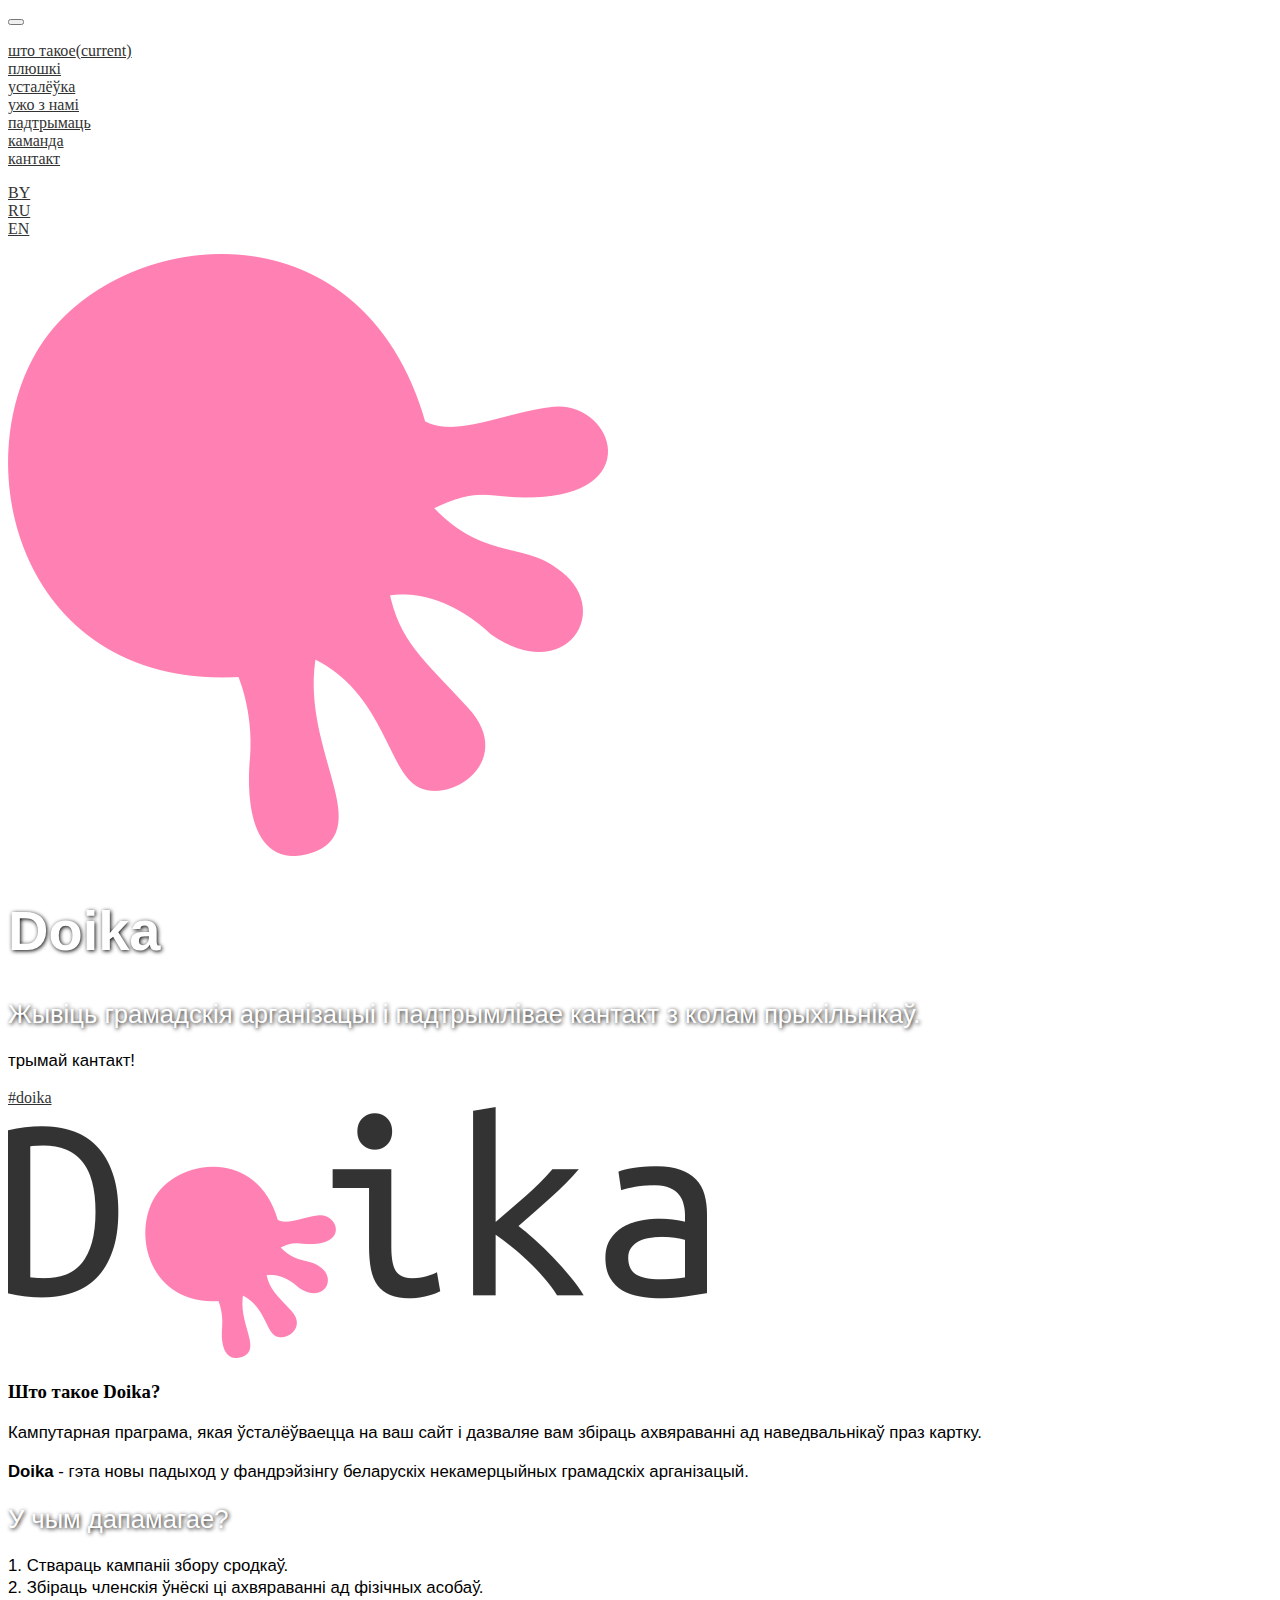
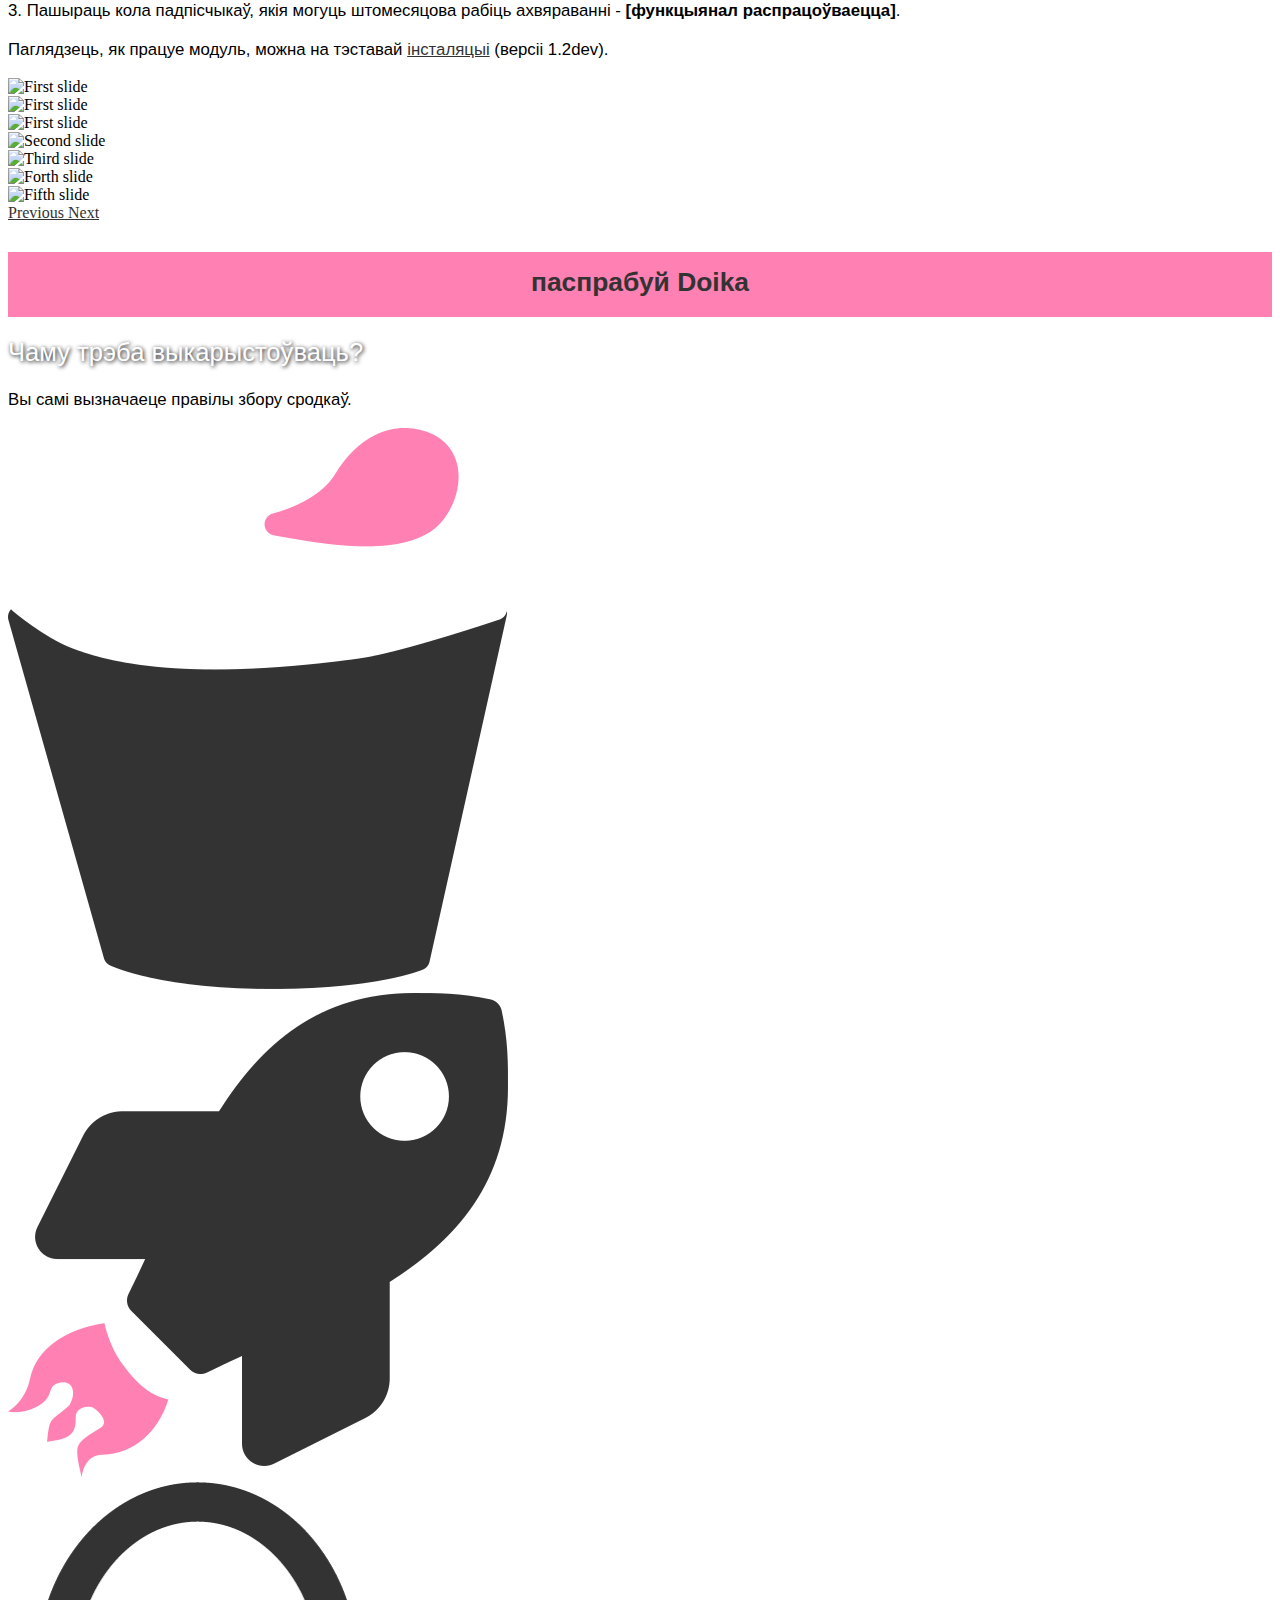
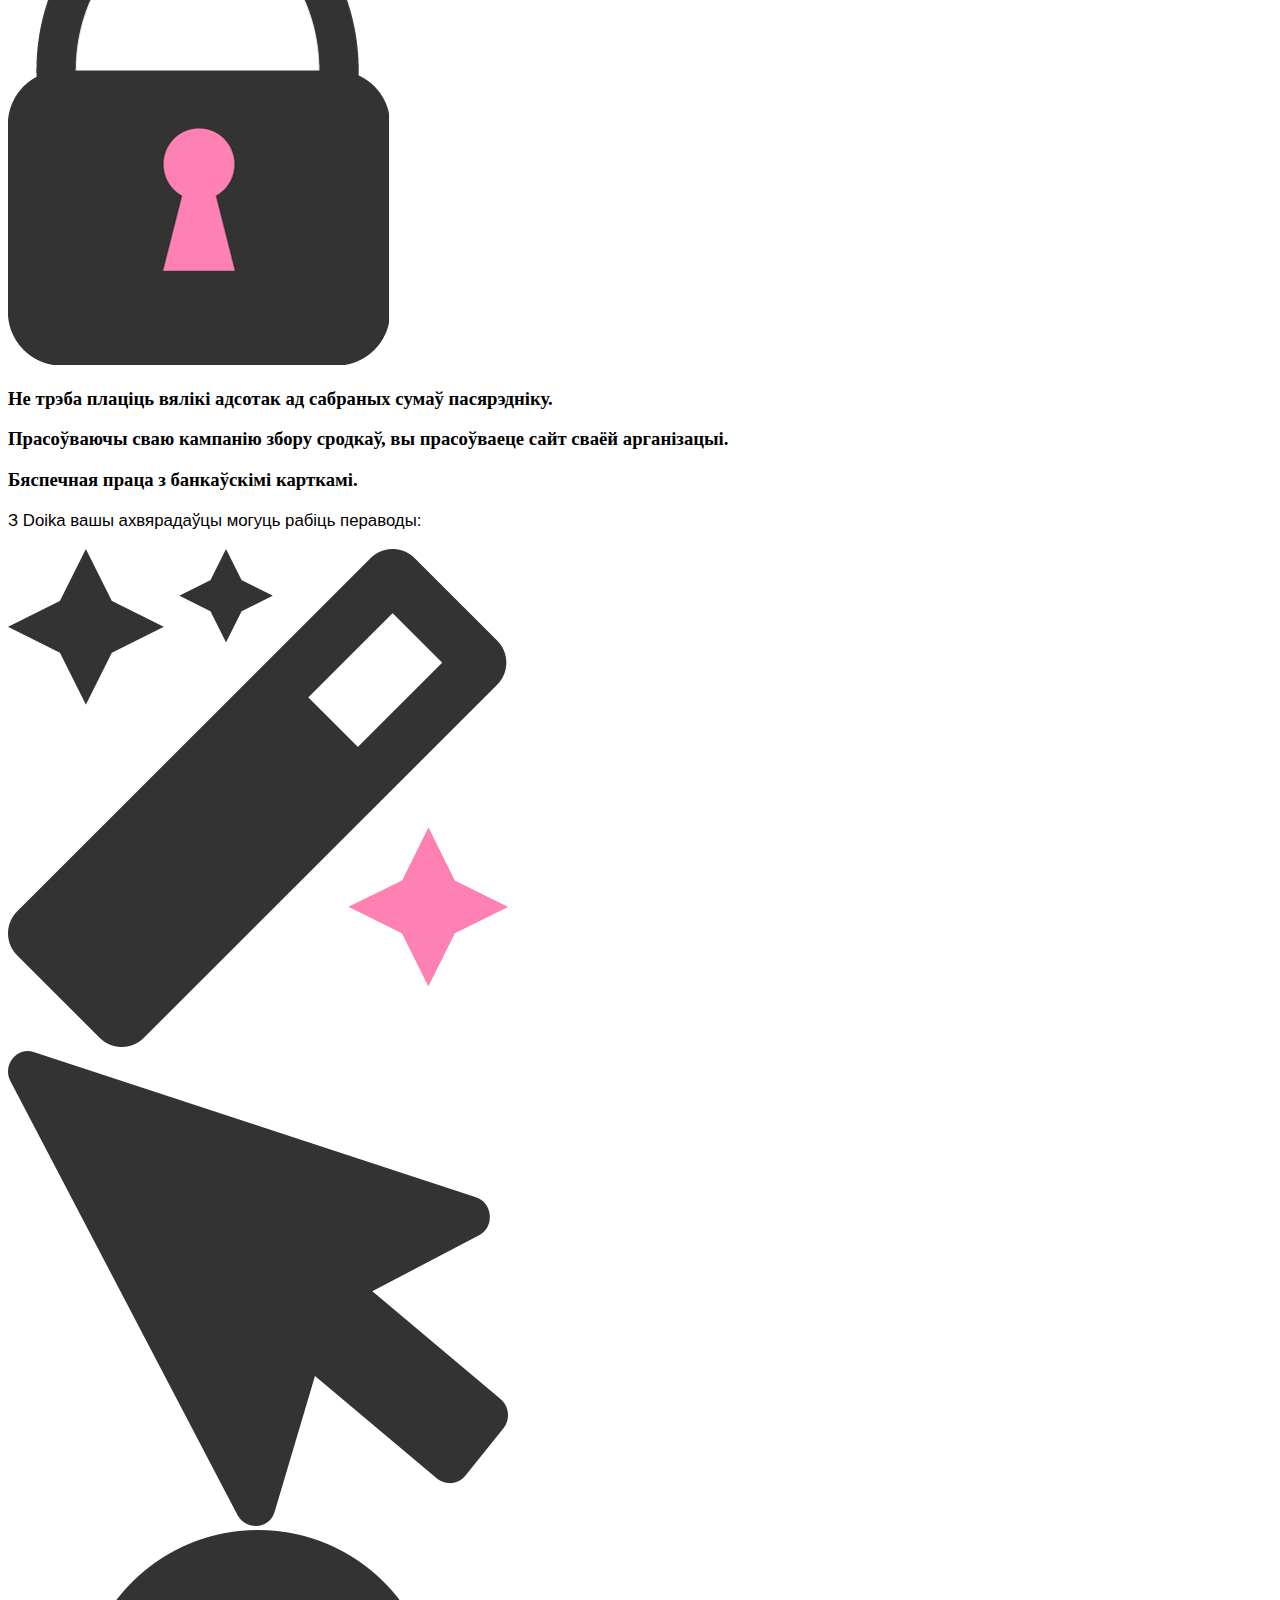
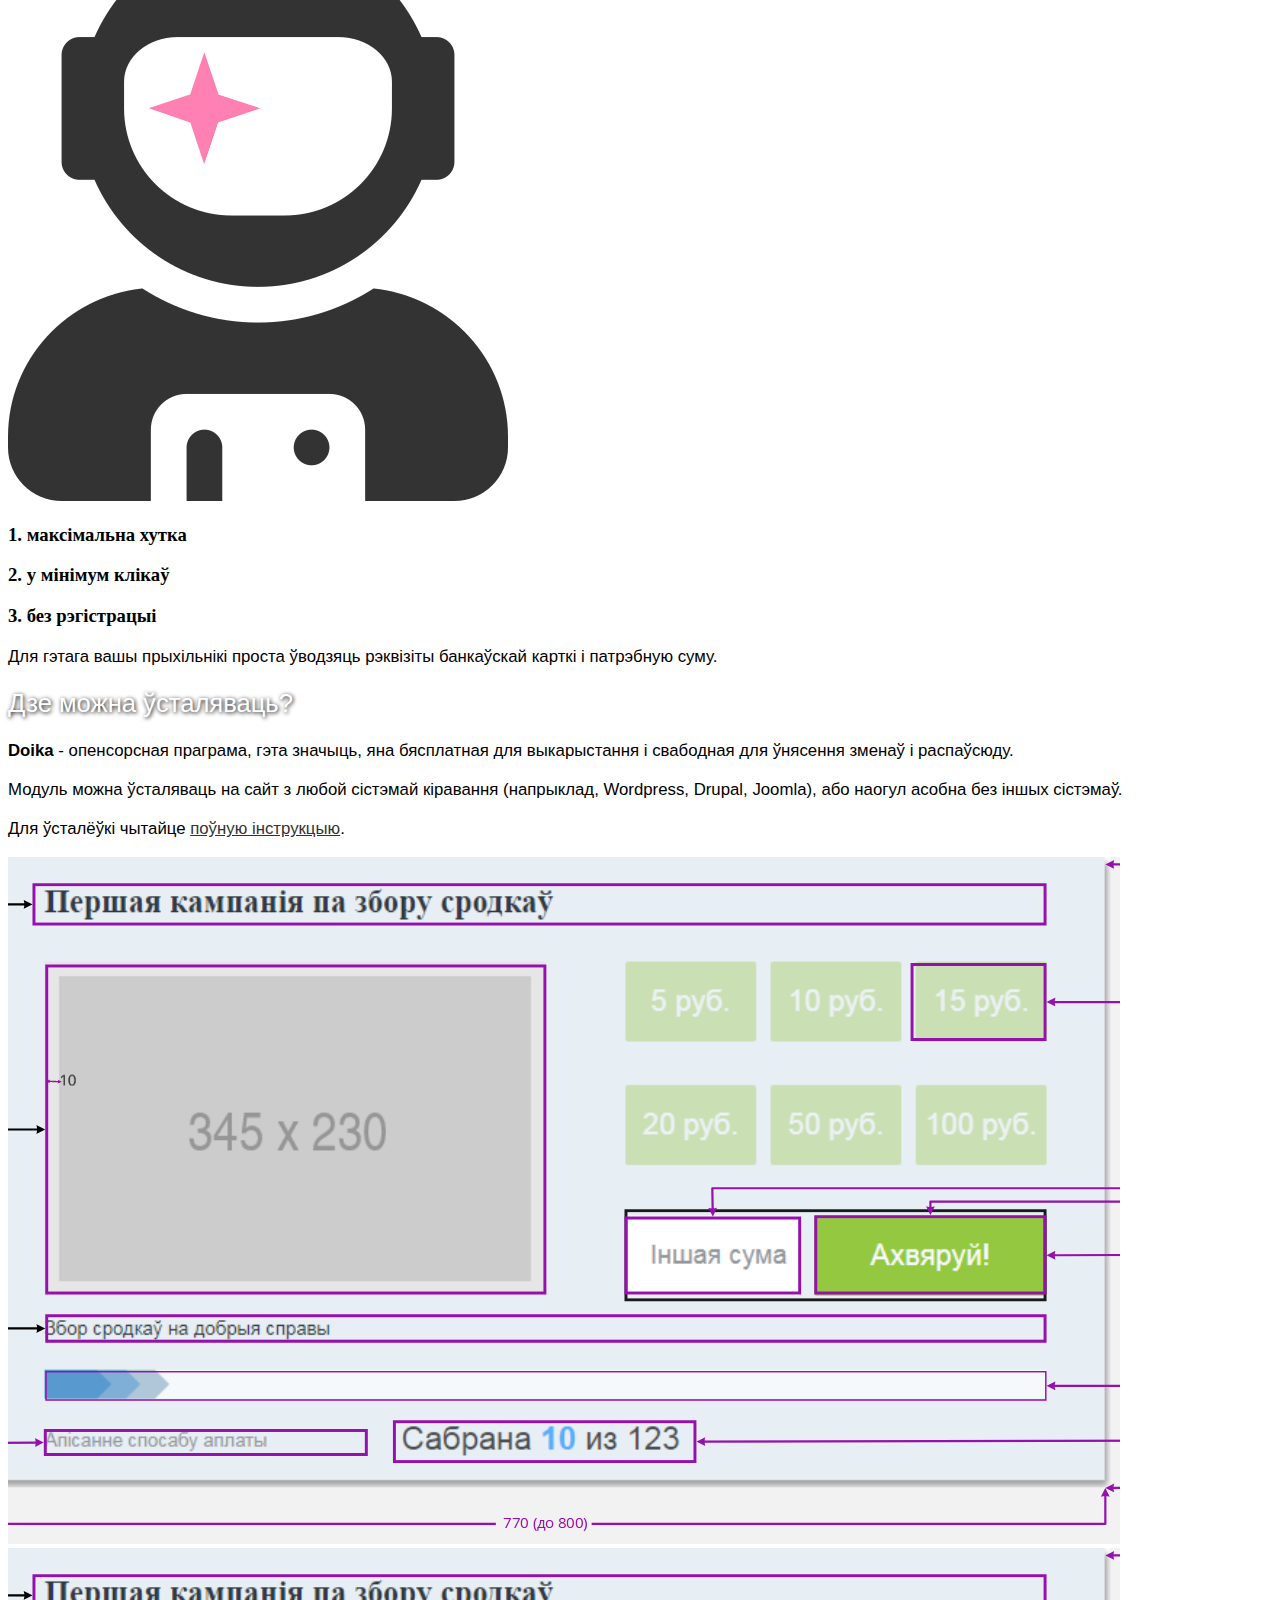
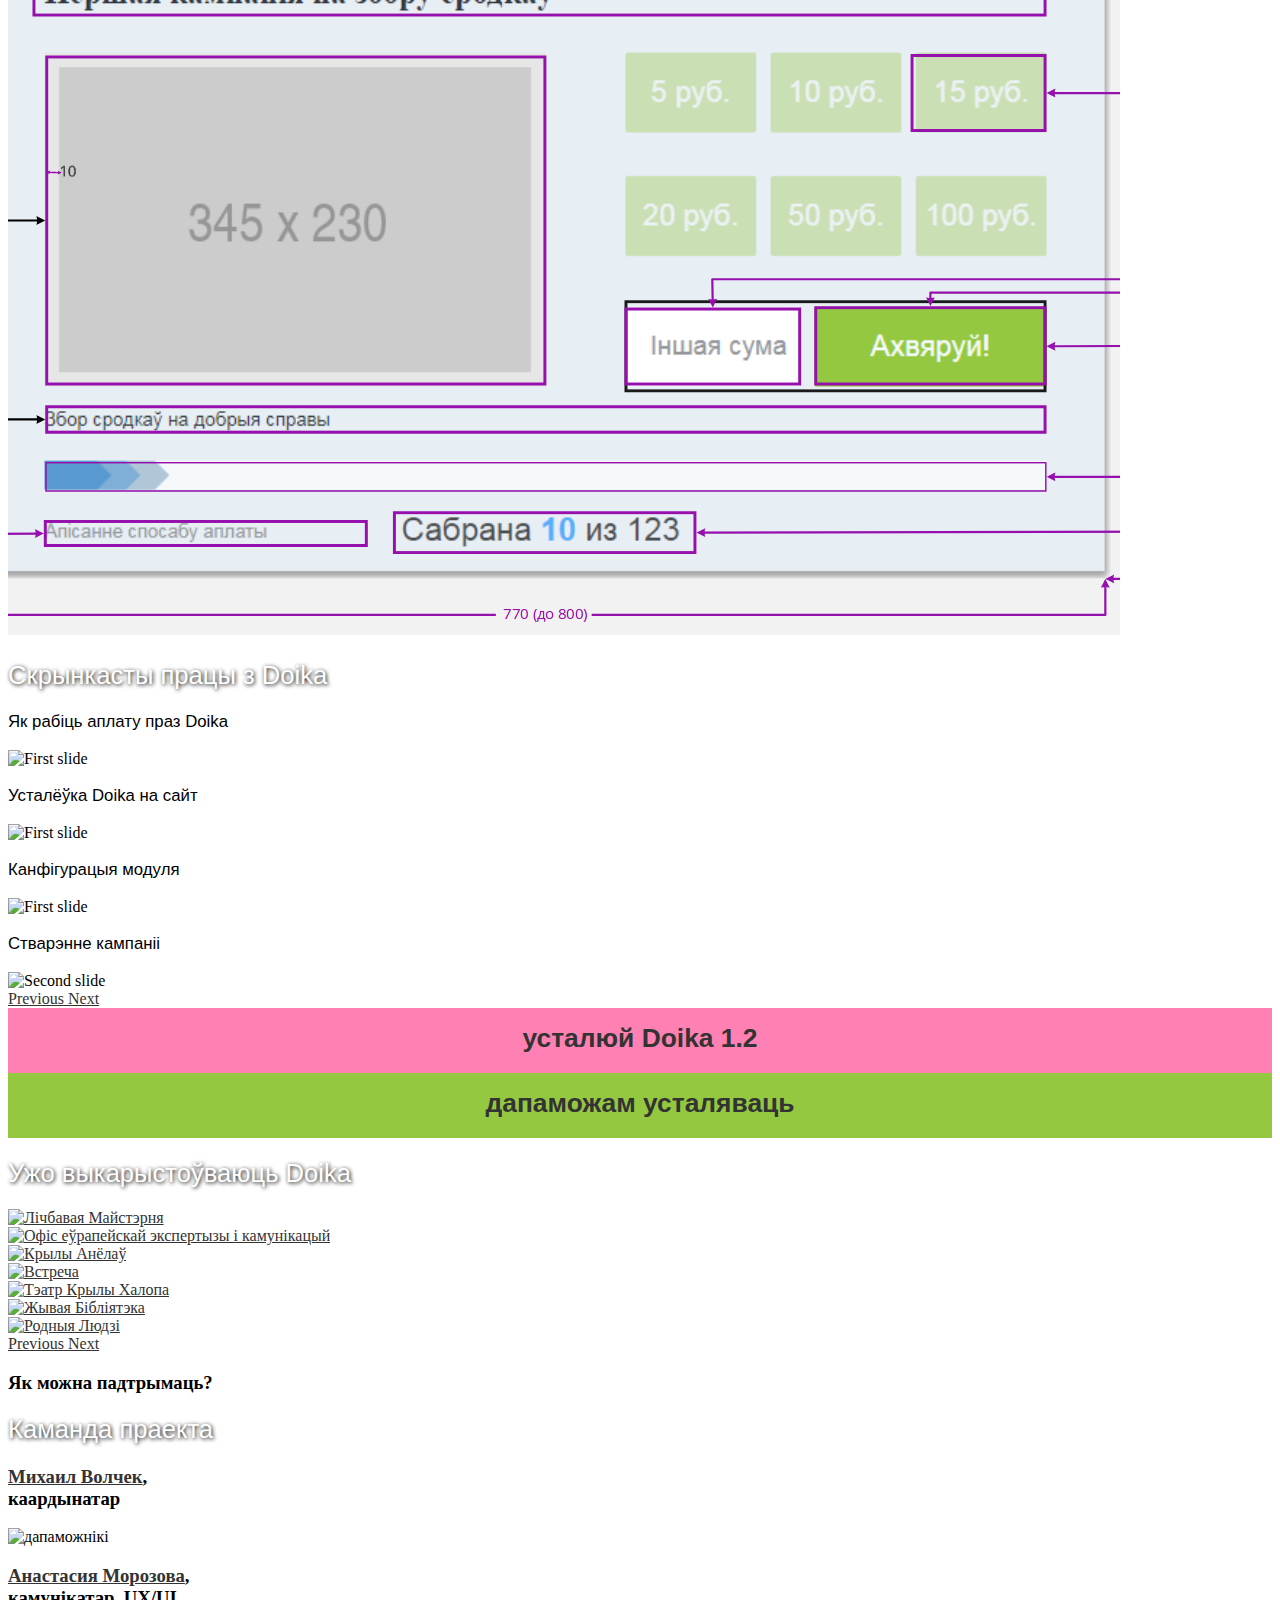
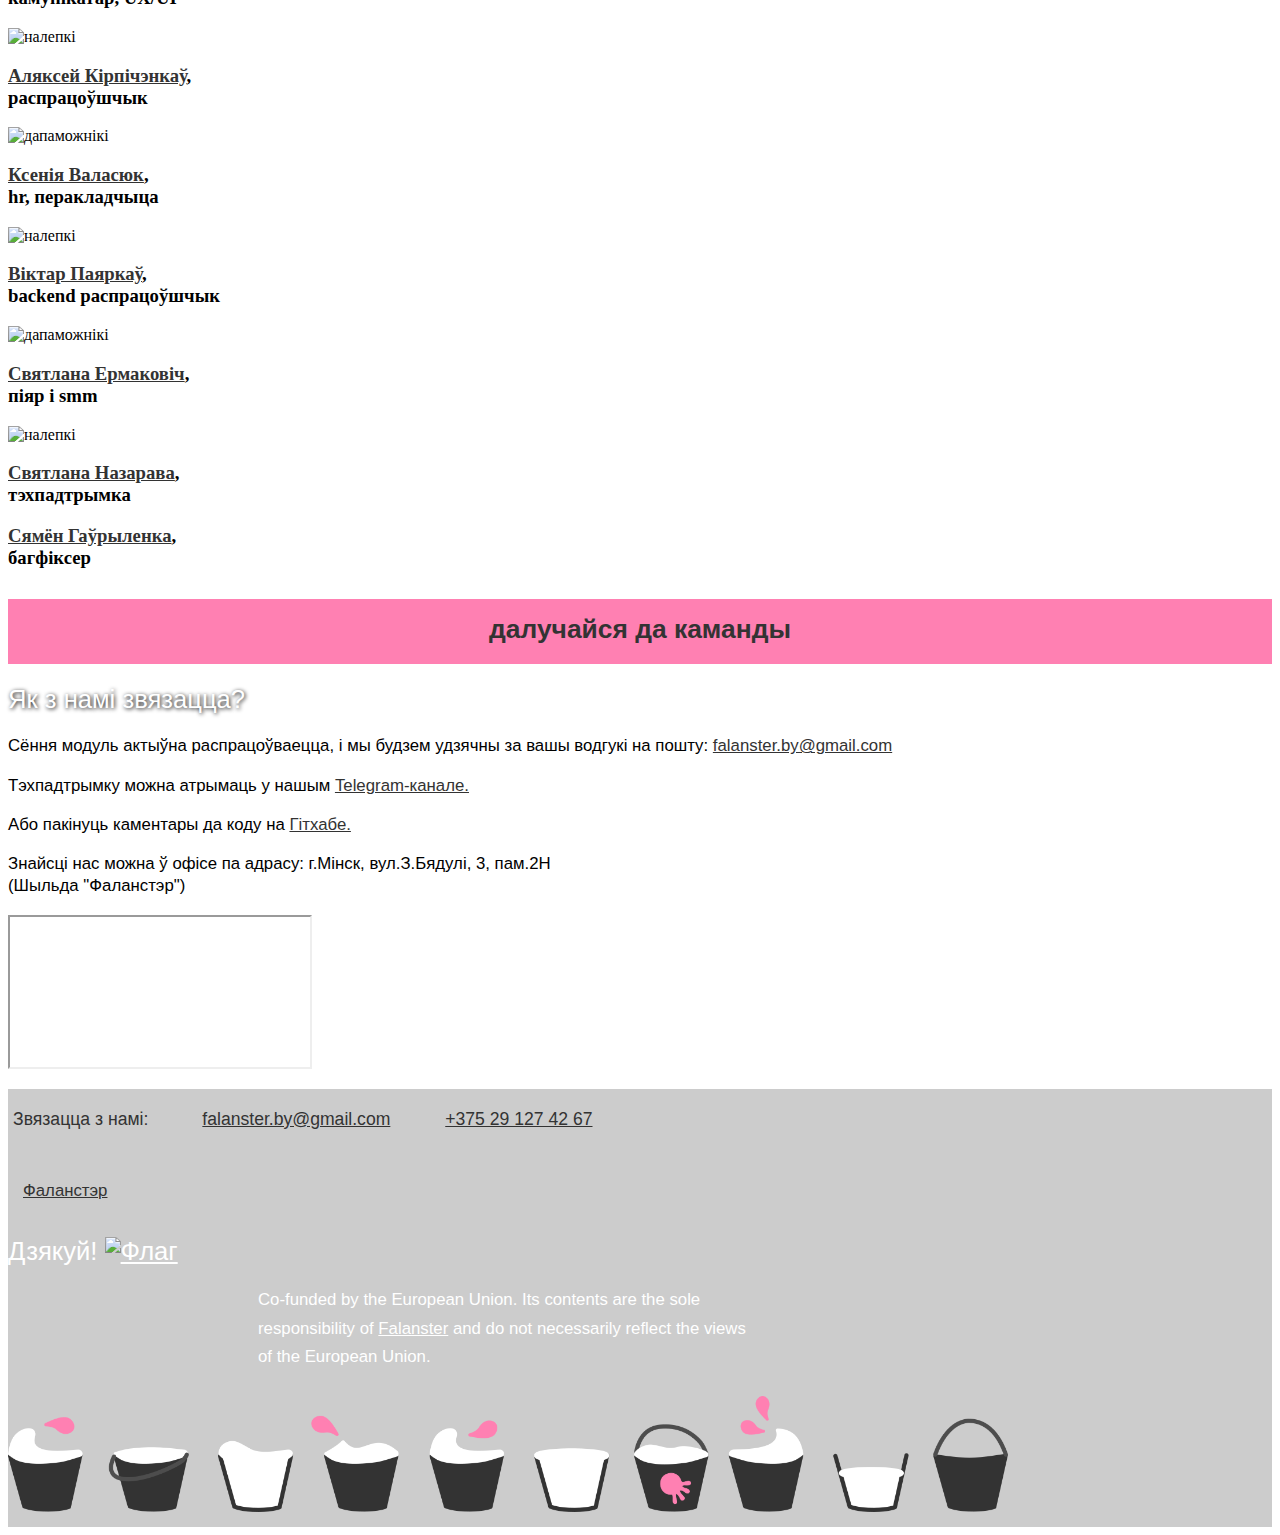
==== index.html @ 0418de27 "by_marks" ====
<!DOCTYPE html>
<html lang="be">
  <head>
    <meta charset="UTF-8">
    <meta name="viewport" content="width=device-width,initial-scale=1">
    <meta http-equiv="X-UA-Compatible" content="IE=Edge">
    <title>Doika</title>
    <link rel="shortcut icon" type="image/png" href="img/favicon.png">
    <link rel="apple-touch-icon" href="img/favicon.png">
    <link rel="stylesheet" href="css/bootstrap.min.css">
    <link rel="stylesheet" href="css/general.css">
    <link rel="stylesheet" href="css/about-us.css">
    <link rel="stylesheet" href="css/cc-icons.css">
    <link rel="stylesheet" href="css/certification.css">
    <link rel="stylesheet" href="css/contacts.css">
    <link rel="stylesheet" href="css/contact-us.css">
    <link rel="stylesheet" href="css/font-awesome.css">
    <link rel="stylesheet" href="css/fonts.css">
    <link rel="stylesheet" href="css/footer.css?v=3.0">
    <link rel="stylesheet" href="css/header.css">
    <link rel="stylesheet" href="css/history.css">
    <link rel="stylesheet" href="css/links.css">
    <link rel="stylesheet" href="css/mission.css">
    <link rel="stylesheet" href="css/our-work.css">
 </head>

  <body>
    <header class="header">
      <nav class="navbar navbar-expand-lg">
        <button class="navbar-toggler custom-toggler" type="button" data-toggle="collapse" data-target="#navbarNav" aria-controls="navbarNav" aria-expanded="false" aria-label="Toggle navigation">
          <span class="fa fa-bars navbar-toggler-icon"></span>
        </button>
        <div class="collapse navbar-collapse" id="navbarNav">
          <ul class="navbar-nav">
            <li class="nav-item active">
              <a class="nav-link" href="#about-us">што такое<span class="sr-only">(current)</span></a>
            </li>
            <li class="nav-item">
              <a class="nav-link" href="#our-work">плюшкі</a>
            </li>
            <li class="nav-item">
              <a class="nav-link" href="#certification">усталёўка</a>
            </li>
            <li class="nav-item">
              <a class="nav-link" href="#links2">ужо з намі</a>
            </li>
            <li class="nav-item">
              <a class="nav-link" href="#history">падтрымаць</a>
            </li>
            <li class="nav-item">
              <a class="nav-link" href="#links">каманда</a>
            </li>
            <li class="nav-item">
              <a class="nav-link" href="#contact-us">кантакт</a>
            </li>
          </ul>
        </div>


        <ul class="language-switcher d-flex">
          <li class="nav-item language-switcher__item">
            <a class="nav-link language-switcher__item_active" href="index.html">BY</a>
          </li>
          <li class="nav-item language-switcher__item">
            <a class="nav-link" href="index-ru.html">RU</a>
          </li>
          <li class="nav-item language-switcher__item">
            <a class="nav-link" href="index-en.html">EN</a>
          </li>
        </ul>


      </nav>
      <img class="header__logo img-responsive" src="img/logo.png" alt="creative commons logo"/>
      <h1 class="header__title">Doika</h1>
      <h2 class="header__subtitle">Жывіць грамадскія арганізацыі і падтрымлівае кантакт з колам прыхільнікаў.</h2>
      <p class="header__slogan">трымай кантакт!</p>
      <a class="header__hashtag" href="https://twitter.com/hashtag/doika">#doika</a>
    </header>

    <section id="about-us" class="about-us container">
      <div class="row">
        <div class="col-xl-12 mx-xl-auto">


          <article class="article">
            <div class="row flex-column-reverse flex-lg-row">
              <div class="col-lg-6 article__img d-flex">
                <img src="img/doika_2_2_trans.png" alt="Doika Logo" >
              </div>
              <div class="col-lg-6 article__text-wrapper">
                <h3 class="article__title">Што такое Doika?</h3>
                <p class="article__text">Кампутарная праграма, якая ўсталёўваецца на ваш сайт і дазваляе вам збіраць ахвяраванні ад наведвальнікаў праз картку.
                </p>
                <p class="article__text"><strong>Doika</strong> - гэта новы падыход у фандрэйзінгу беларускіх некамерцыйных грамадскіх арганізацый.
                </p>
              </div>
            </div>
          </article>

        </div>
      </div>
    </section>

    <section id="mission" class="mission">
      <div class="container text-center">
        <h2 class="mission__title">У чым дапамагае?</h2>
        <div class="row">
<!--
          <span class="mission__text_marked">Стварэнне спрыяльных умоваў для творчасці, перадачы ведаў, эканамічных адносінаў, пабудаваных на адкрытых прынцыпах, і ёсць задача праекта “Градка”.</span>
-->
          <p class="mission__text mission_big">1. Ствараць кампаніі збору сродкаў.</br>          
		2. Збіраць членскія ўнёскі ці ахвяраванні ад фізічных асобаў.</br>
		3. Пашыраць кола падпісчыкаў, якія могуць штомесяцова рабіць ахвяраванні - <strong>[функцыянал распрацоўваецца]</strong>.
	  </p>
          <p class="mission__text">Паглядзець, як працуе модуль, можна на тэставай <a href="https://it2donate-wordpress.falanster.by/" target="_blank">інсталяцыі</a> (версіі 1.2dev).</p>

<!--              <div class="carousel-item active">
                <img class="d-block img-fluid" src="img/vylaziny_1_2.JPG" alt="First slide">
              </div>
-->

	<div id="mission__carousel" class="carousel slide" data-interval="false" data-ride="carousel">
            <div class="carousel-inner" role="listbox">
              <div class="carousel-item">
                <img class="d-block img-fluid" src="img/slide_6.jpg" alt="First slide">
              </div>
              <div class="carousel-item active">
                <img class="d-block img-fluid" src="img/slide_2.jpg" alt="First slide">
              </div>
              <div class="carousel-item">
                <img class="d-block img-fluid" src="img/slide_1.jpg" alt="First slide">
              </div>
              <div class="carousel-item">
                <img class="d-block img-fluid" src="img/slide_3.jpg" alt="Second slide">
              </div>
              <div class="carousel-item">
                <img class="d-block img-fluid" src="img/slide_4.jpg" alt="Third slide">
              </div>
              <div class="carousel-item">
                <img class="d-block img-fluid" src="img/slide_5.jpg" alt="Forth slide">
              </div>
              <div class="carousel-item">
                <img class="d-block img-fluid" src="img/slide_7.jpg" alt="Fifth slide">
              </div>

            </div>
            <a class="carousel-control-prev" href="#mission__carousel" role="button" data-slide="prev">
             <span class="carousel-control-prev-icon" aria-hidden="true"></span>
             <span class="sr-only">Previous</span>
            </a>
            <a class="carousel-control-next" href="#mission__carousel" role="button" data-slide="next">
             <span class="carousel-control-next-icon" aria-hidden="true"></span>
             <span class="sr-only">Next</span>
            </a>
	</div>
        <a class="button nav-link" href="https://it2donate-wordpress.falanster.by/">паспрабуй Doika</a>

        </div>

      </div>
    </section>


    <section id="our-work" class="our-work">
      <div class="container text-center">
          <h2 class="our-work__title">Чаму трэба выкарыстоўваць?</h2>

<div class="">

<!--	<span class="mission__text_marked">Вы самі вызначаеце правілы збору сродкаў.</span>
-->
        <p class="">Вы самі вызначаеце правілы збору сродкаў.</p>

        <div class="row flex-nowrap">
              <div class="col-lg-4 our-work__title-image">

                <img class="img-responsive" src="img/milk5.png" alt="Садавіна">

              </div>
              <div class="col-lg-4 our-work__title-image">
                <img class="img-responsive" src="img/rocket-solid.png" alt="Садавіна">
              </div>
              <div class="col-lg-4 our-work__title-image">
                <img class="img-responsive" src="img/lock484.png" alt="Садавіна">
              </div>
        </div>
        <div class="row descriptions">
          <article class="work-description col-lg-4">
            <h3 class="work-description__title">Не трэба плаціць вялікі адсотак ад сабраных сумаў пасярэдніку.</h3>



          </article>
          <article class="work-description col-lg-4">
            <h3 class="work-description__title">Прасоўваючы сваю кампанію збору сродкаў, вы прасоўваеце сайт сваёй арганізацыі.</h3>



          </article>
          <article class="work-description col-lg-4">
            <h3 class="work-description__title">Бяспечная праца з банкаўскімі карткамі.</h3>
          </article>
        </div>

</div>

	</div>

<div class="mission__text_marked text-center">
	<p class="">З Doika вашы ахвярадаўцы могуць рабіць пераводы:</spp>

        <div class="row flex-nowrap">
              <div class="col-lg-4 our-work__title-image">

                <img class="img-responsive" src="img/magic.png" alt="Садавіна">

              </div>
              <div class="col-lg-4 our-work__title-image">
                <img class="img-responsive" src="img/mouse.png" alt="Садавіна">
              </div>
              <div class="col-lg-4 our-work__title-image">
                <img class="img-responsive" src="img/astronaut.png" alt="Садавіна">
              </div>
        </div>
        <div class="row descriptions">
          <article class="work-description col-lg-4">
            <h3 class="work-description__title">1. максімальна хутка</h3>



          </article>
          <article class="work-description col-lg-4">
            <h3 class="work-description__title">2. у мінімум клікаў</h3>



          </article>
          <article class="work-description col-lg-4">
            <h3 class="work-description__title">3. без рэгістрацыі</h3>
          </article>
        </div>


	<p class="">Для гэтага вашы прыхільнікі проста ўводзяць рэквізіты банкаўскай карткі і патрэбную суму. </p>

</div>



      </div>
    </section>

    <section id="certification" class="certification">
      <div class="container text-center">
        <h2 class="certification__title">Дзе можна ўсталяваць?</h2>
        <div class="row flex-lg-row-reverse">
          <div class="certification__text col-lg-6">
            <p>
              <strong>Doika</strong> - опенсорсная праграма, гэта значыць, яна бясплатная для выкарыстання і свабодная для ўнясення зменаў і распаўсюду.
              </p>
              <p>
              Модуль можна ўсталяваць на сайт з любой сістэмай кіравання (напрыклад, Wordpress, Drupal, Joomla), або наогул асобна без іншых сістэмаў.
              </p>
              <p>
              Для ўсталёўкі чытайце <a href="https://github.com/diglabby/doika_1.2/blob/dev/README.md" target="_blank">поўную інструкцыю</a>.
            </p>
          </div>
          <div class="d-flex col-lg-6">
            <img class="certification__image image_tablet d-lg-none" src="img/maket.png" alt="Макет">
            <img class="certification__image image_desktop d-none d-lg-block" src="img/maket.png" alt="Макет">
          </div>
        </div>

      </div>

    <section  class="certification_break" >
      <div class="container text-center">

        <h2 class="certification__title">Скрынкасты працы з Doika</h2>
	<div class="mission__text_marked text-center">
	<div id="gif__carousel" class="carousel slide" data-interval="false" data-ride="carousel">
            <div class="carousel-inner" role="listbox">
              <div class="carousel-item active">
        	<p class="gif-text">Як рабіць аплату праз Doika</p>
                <img class="d-block img-fluid" src="gif/doika_end_gif.gif" alt="First slide">
              </div>
              <div class="carousel-item">
        	<p class="gif-text">Усталёўка Doika на сайт</p>
                <img class="d-block img-fluid" src="gif/Install_Doika_on_website.gif" alt="First slide">
              </div>
              <div class="carousel-item">
        	<p class="gif-text">Канфігурацыя модуля</p>
                <img class="d-block img-fluid" src="gif/image_of_configuration.gif" alt="First slide">
              </div>
              <div class="carousel-item">
        	<p class="gif-text">Стварэнне кампаніі</p>
                <img class="d-block img-fluid" src="gif/Doika_GIF_How_to_use_again.gif" alt="Second slide">
              </div>

            </div>
            <a class="carousel-control-prev" href="#gif__carousel" role="button" data-slide="prev">
             <span class="carousel-control-prev-icon" aria-hidden="true"></span>
             <span class="sr-only">Previous</span>
            </a>
            <a class="carousel-control-next" href="#gif__carousel" role="button" data-slide="next">
             <span class="carousel-control-next-icon" aria-hidden="true"></span>
             <span class="sr-only">Next</span>
            </a>
	</div>
	</div>
	</div>
</section>
    </section>

       <div class="d-flex">
        <a class="button col-lg-6 install install-by" href="https://github.com/diglabby/doika_1.2/blob/dev/README.md">усталюй Doika 1.2</a>
        <a class="button col-lg-6 install help help-by" href="https://docs.google.com/forms/d/e/1FAIpQLSfdYiBICHreermuLqSR0WglWAKjteLY8kQ89COXRtBEGR77mg/viewform">дапаможам усталяваць</a>
       </div>




    <section id="links2" class="links">
      <div class="container text-center partners">
        <h2 class="our-work__title">Ужо выкарыстоўваюць Doika</h2>

     <div id="links__carousel" class="carousel slide" data-interval="false" data-ride="carousel">
     <div class="carousel-inner" role="listbox">

       <div class="carousel-item active">
       <div class="row">

          <div class="col-lg-3">
	    <div class="links__image">
             <a href="https://it.falanster.by/">
              <img src="img/partners/lm_3.png" alt="Лічбавая Майстэрня">
             </a>
            </div>
          </div>

          <div class="col-lg-3">
	    <div class="links__image">
             <a href="https://oeec.by/">
              <img src="img/partners/oeec_2.png" alt="Офіс еўрапейскай экспертызы і камунікацый">
             </a>
            </div>
          </div>

          <div class="col-lg-3">
	    <div class="links__image">
             <a href="https://wingsangels.by/">
              <img src="img/partners/kryly_a.png" alt="Крылы Анёлаў">
             </a>
            </div>
          </div>

          <div class="col-lg-3">
	    <div class="links__image">
             <a href="https://vstrecha.by/index.php">
              <img src="img/partners/vstrecha_2.png" alt="Встреча">
             </a>
            </div>
          </div>

        </div>
        </div>

        <div class="carousel-item">
        <div class="row">


          <div class="col-lg-3">
	    <div class="links__image">
             <a href="https://teatrkh.by/">
              <img src="img/partners/kh.jpg" alt="Тэатр Крылы Халопа">
             </a>
            </div>
          </div>

          <div class="col-lg-3">
	    <div class="links__image">
             <a href="http://humanlibrary.by/">
              <img src="img/partners/humanlib_2.png" alt="Жывая Бібліятэка">
             </a>
            </div>
          </div>

          <div class="col-lg-3">
	    <div class="links__image">
             <a href="https://rodnye.by/">
              <img src="img/partners/rodnye_2.png"  alt="Родныя Людзі">
             </a>
            </div>
          </div>


        </div>
        </div>


      </div>
            <a class="carousel-control-prev" href="#links__carousel" role="button" data-slide="prev">
             <span class="carousel-control-prev-icon" aria-hidden="true"></span>
             <span class="sr-only">Previous</span>
            </a>
            <a class="carousel-control-next" href="#links__carousel" role="button" data-slide="next">
             <span class="carousel-control-next-icon" aria-hidden="true"></span>
             <span class="sr-only">Next</span>
            </a>
      </div>

    </div>
   </section>


    <section id="history" class="mission">
      <div class="container text-center">
        <article class="article">
          <h3 class="article__title">Як можна падтрымаць?</h3>
            <script src='/client-side/doika-loader.js'></script>
              <div id='module-donate-wrapper' data-id='2'></div>
        </article>
      </div>
    </section>




    <section id="links" class="links team">
      <div class="container text-center">
        <h2 class="our-work__title">Каманда праекта</h2>

        <div class="row">
          <div class="col-lg-6">
    
            <h3 class="work-description__title"><a href="https://wiki.falanster.info/wiki/Участник:Rizoma" alt="Профиль Михаила на wiki">Михаил Волчек</a>,</br> каардынатар</h3>
	    <div class="links__image">
              <img src="img/mihas_3.jpg" alt="дапаможнікі">
            </div>

          </div>

          <div class="col-lg-6">


            <h3 class="work-description__title"><a href="https://wiki.falanster.info/wiki/Участница:NastassiaFrost" alt="Профиль Анастасии на 
              wiki">Анастасия Морозова</a>,</br> камунікатар, UX/UI</h3>
            <div class="links__image">
              <img src="img/nasty_2.jpg" alt="налепкі">
            </div>

          </div>

          <div class="col-lg-6">
    
            <h3 class="work-description__title"><a href="https://github.com/fr0zen" alt="Профіль Аляксея на Гітхабе">Аляксей Кірпічэнкаў</a>,</br> распрацоўшчык</h3>
	    <div class="links__image">
              <img src="img/frozen_3.jpg" alt="дапаможнікі">
            </div>

          </div>

        </div>


        <div class="row">

          <div class="col-lg-6">


            <h3 class="work-description__title"><a href="https://vk.com/id151962564" alt="Профіль Ксеніі у вк">Ксенія Валасюк</a>,</br> hr, перакладчыца</h3>
            <div class="links__image">
              <img src="img/ksenia.jpg" alt="налепкі">
            </div>

          </div>

          <div class="col-lg-6">
    
            <h3 class="work-description__title"><a href="https://github.com/Tyuba4" alt="Профіль Віктара на github">Віктар Паяркаў</a>,</br> backend распрацоўшчык</h3>
	    <div class="links__image">
              <img src="img/viktar.jpg" alt="дапаможнікі">
            </div>

          </div>

          <div class="col-lg-6">


            <h3 class="work-description__title"><a href="https://vk.com/sviatit" alt="Профіль Святланы ў Вкантакце">Святлана Ермаковіч</a>,</br> піяр і smm</h3>
            <div class="links__image">
              <img src="img/svet_3.jpg" alt="налепкі">
            </div>

          </div>
        </div>

        <div class="row">
          <div class="col-lg-6">
            <h3 class="work-description__title"><a href="https://github.com/svetasemashko" alt="Профіль Святланы на Гітхабе">Святлана Назарава</a>,</br> тэхпадтрымка</h3>
          </div>

          <div class="col-lg-6">    
            <h3 class="work-description__title"><a href="https://site-style.by" alt="Асабісты сайт Сямёна">Сямён Гаўрыленка</a>,</br> багфіксер</h3>
          </div>
        </div>

        <a class="button nav-link" href="#contact-us">далучайся да каманды</a>



      </div>
    </section>


    <section id="contact-us" class="contact-us">
      <div class="container">
        <div class="row">
          <div class="col-lg-5">
              <h2 class="contact-us__title">Як з намі звязацца?</h2>

              <p class="contact-us__text">
                <span class="contact-us__text_header">Сёння модуль актыўна распрацоўваецца, і мы будзем удзячны за вашы водгукі на пошту:</span>
                  <a href="mailto:falanster.by@gmail.com">falanster.by@gmail.com </a>
              </p>
              <p class="contact-us__text">
                <span class="contact-us__text_header">Тэхпадтрымку можна атрымаць у нашым</span>
                  <a href="https://t.me/joinchat/FCPQXhFMFgED8krhwVt5IQ"> Telegram-канале.</a>
              </p>
              <p class="contact-us__text">
                <span class="contact-us__text_header">Або пакінуць каментары да коду на</span>
                  <a href="https://github.com/diglabby/doika_1.2/issues">Гітхабе.</a>
              </p>

              <p class="contact-us__text contact-us__text_breaked">
                <span class="contact-us__text_header">Знайсці нас можна ў офісе па адрасу:</span>
                г.Мінск, вул.З.Бядулі, 3, пам.2Н </br>(Шыльда "Фаланстэр")
              </p>
          </div>
          <div class="col-lg-7">
              <div class="contact-us__map">
                <iframe class="frame__map" id="osm__map" src="https://www.openstreetmap.org/export/embed.html?bbox=27.5795191526413%2C53.905305217497364%2C27.588129043579105%2C53.90823470750423&amp;layer=mapnik&amp;marker=53.90676840809086%2C27.583826780319214"></iframe>

              </div>
          </div>
        </div>
      </div>
    </section>

    <footer class="footer">
     <div class="container">
       <div class="row">
         <div class="col-lg-12 col-sm-12  text-center">
           <dl class="contacts">
             <dt class="contacts__title">Звязацца з намі:</dt>
              <dd class="contacts__mail">
                <a href="mailto:falanster.by@gmail.com">falanster.by@gmail.com</a>
              </dd>
              <dd class="contacts__phone">
                <a href="tel:+375291274267">+375 29 127 42 67</a>
              </dd>
           </dl>

          <ul class="socials">
            <li>
              <a href="https://www.facebook.com/groups/1039026109504642/?fref=ts" target="_blank">
                <i class="fa fa-facebook-official fa-2x" aria-hidden="true"></i>
              </a>
            </li>
          <li>
            <a href="https://vk.com/dig_lab" target="_blank">
              <i class="fa fa-vk fa-2x" aria-hidden="true"></i>
            </a>
          </li>
          <li>
            <a href="https://t.me/joinchat/FCPQXhFMFgED8krhwVt5IQ" target="_blank">
		<i class="fa fa-telegram fa-2x" aria-hidden="true"></i>
            </a>
          </li>
          <li>
            <a href="https://github.com/diglabby/doika/wiki" target="_blank">
              <i class="fa fa-github fa-2x" aria-hidden="true"></i>
            </a>
          </li>
          </ul>
          <p class="copyright">
           <span class="copyright__icons">
             <a href="https://creativecommons.org/licenses/by-sa/4.0/">
                <i class="cc cc-cc"></i>
                <i class="cc cc-by"></i>
                <i class="cc cc-sa"></i>
             </a>
            </span>
            <a href="https://falanster.by/be">Фаланстэр</a>
          </p>
          <div class="thanks">
              <h2>Дзякуй! <a href="https://ec.europa.eu/"><img src="img/flag_yellow_low.png" alt="Флаг"></a></h2>
              <p>Сo-funded by the European Union. Its contents are the sole responsibility of <a href="https://falanster.by/be">Falanster</a> and do not necessarily reflect the views of the European Union.</p>
          </div>
         </div>
       </div>
     </div>
   </footer>

   <script src="https://code.jquery.com/jquery-3.2.1.min.js" integrity="sha256-hwg4gsxgFZhOsEEamdOYGBf13FyQuiTwlAQgxVSNgt4=" crossorigin="anonymous"></script>
   <script src="js/main.js"></script>
   <script src="js/bootstrap.min.js"></script>

  </body>
</html>
---- css/general.css ----
a {
  text-decoration: underline;
  color: #333333; }
  a:hover {
    color: #333333; }

h1, h2 {
  color: #fff;
  font-family: 'Ubuntu', sans-serif;
  text-shadow: 1px 1px 4px rgba(0,0,0,1); }

h1 {
  font-size: 2.5rem;
  font-weight: 700; }
  @media (min-width: 1024px) {
    h1 {
      font-size: 3.5rem; } }

h2 {
  font-size: 1.25rem;
  font-weight: 500; }
  @media (min-width: 1024px) {
    h2 {
      font-size: 1.6rem; } }

p {
  font-family: "PT Sans", sans-serif;
  font-weight: 400;
  font-size: 0.92rem;
  line-height: 1.4rem; }
  @media (min-width: 1024px) {
    p {
      font-size: 1.05rem; } }

ul {
  padding-left: 0;
  list-style: none; }

a.button {
  display: block;
  background-color: #ff80b2;
  width: 100%;
  height: 65px;
  margin-top: 30px;
  margin-bottom: 0;
  font-size: 1.58rem;
  text-align: center;
  font-weight: 700;
  color: #333333;
  line-height: 60px;
  cursor: pointer;
  text-decoration: none;
  font-family: "Ubuntu", sans-serif;
  transition: 0.5s; }
  @media (min-width: 1024px) {
    a.button {
      font-size: 1.65rem; } }
  a.button:hover {
    background-color: #ffaacc; }

a.install {
 margin-top: 0px;
}

a.help {
 background-color: rgb(148, 200, 64);
}   @media (max-width: 656px) {
	a.help-by {
	  line-height: 29px;
		}}
    @media (max-width: 595px) {
	a.help-ru {
	  line-height: 29px;
		}}
    @media (max-width: 454px) {
	a.help-en {
	  line-height: 29px;
		}}

a.help:hover {
 background-color: rgb(148, 200, 64, 0.5);
}


.back-top {
  position: fixed;
  bottom: 10px;
  right: 10px;
  width: 40px;
  height: 40px;
  display: none;
  text-align: center;
  border-radius: 4px;
  background-color: rgba(51, 51, 51, 0.7);
  cursor: pointer;
  z-index: 99;
  transition: background-color .3s, opacity .5s, visibility .5s; }
  @media (min-width: 1024px) {
    .back-top {
      display: inline-block;
      bottom: 30px;
      right: 30px;
      width: 50px;
      height: 50px; } }
  .back-top:after {
    content: "\f077";
    font-family: FontAwesome;
    font-weight: normal;
    font-style: normal;
    font-size: 2em;
    line-height: 40px;
    color: #ffaacc;  }
    @media (min-width: 1024px) {
      .back-top:after {
        line-height: 50px; } }

.hover {
  -webkit-user-select: none;
  -webkit-touch-callout: none; }
---- css/footer.css ----
.footer {
  background-color: #cccccc; }
  .footer .container {
    max-width: 1000px;
    background-image: url("../img/footer.png");
    background-repeat: no-repeat;
    background-size: auto 60px;
    background-position: bottom 15px center; }
    @media (min-width: 1024px) {
      .footer .container {
        background-size: 100% auto; } }

.contacts {
  padding-top: 20px; }
  .contacts dt, .contacts dd {
    display: inline;
    font-size: 1.1rem;
    color: #333333;
    font-family: 'PT Sans', sans-serif;
    padding: 0 5px;
    white-space: nowrap; }
  .contacts dt {
    font-weight: 400; }

.socials li {
  display: inline-block;
  font-size: 1.3rem;
  margin: 0 5px; }

.copyright__icons a {
  text-decoration: none;
  font-size: 0.5rem; }
  .copyright__icons a i {
    font-size: 1.5rem; }

.copyright {
  min-height: 25px; }
  @media (min-width: 1024px) {
    .copyright {
      min-height: 35px; } }
  .copyright a {
    vertical-align: top;
    padding: 0 5px; }

.thanks {
  min-height: 240px;
  color: #fff;  }
  @media (min-width: 1024px) {
    .thanks{
      min-height: 290px;  }
    .thanks p {
      line-height: 1.4rem; }}

.thanks h2{
  text-shadow: none;
  margin-bottom: 20px; }

.thanks img{
  max-width: 100px;
  max-height: 100px;  }

.thanks p {
  margin:0 auto;
  max-width: 500px;
  line-height: 1.8rem;  }

.thanks a {
  color: #fff;  }
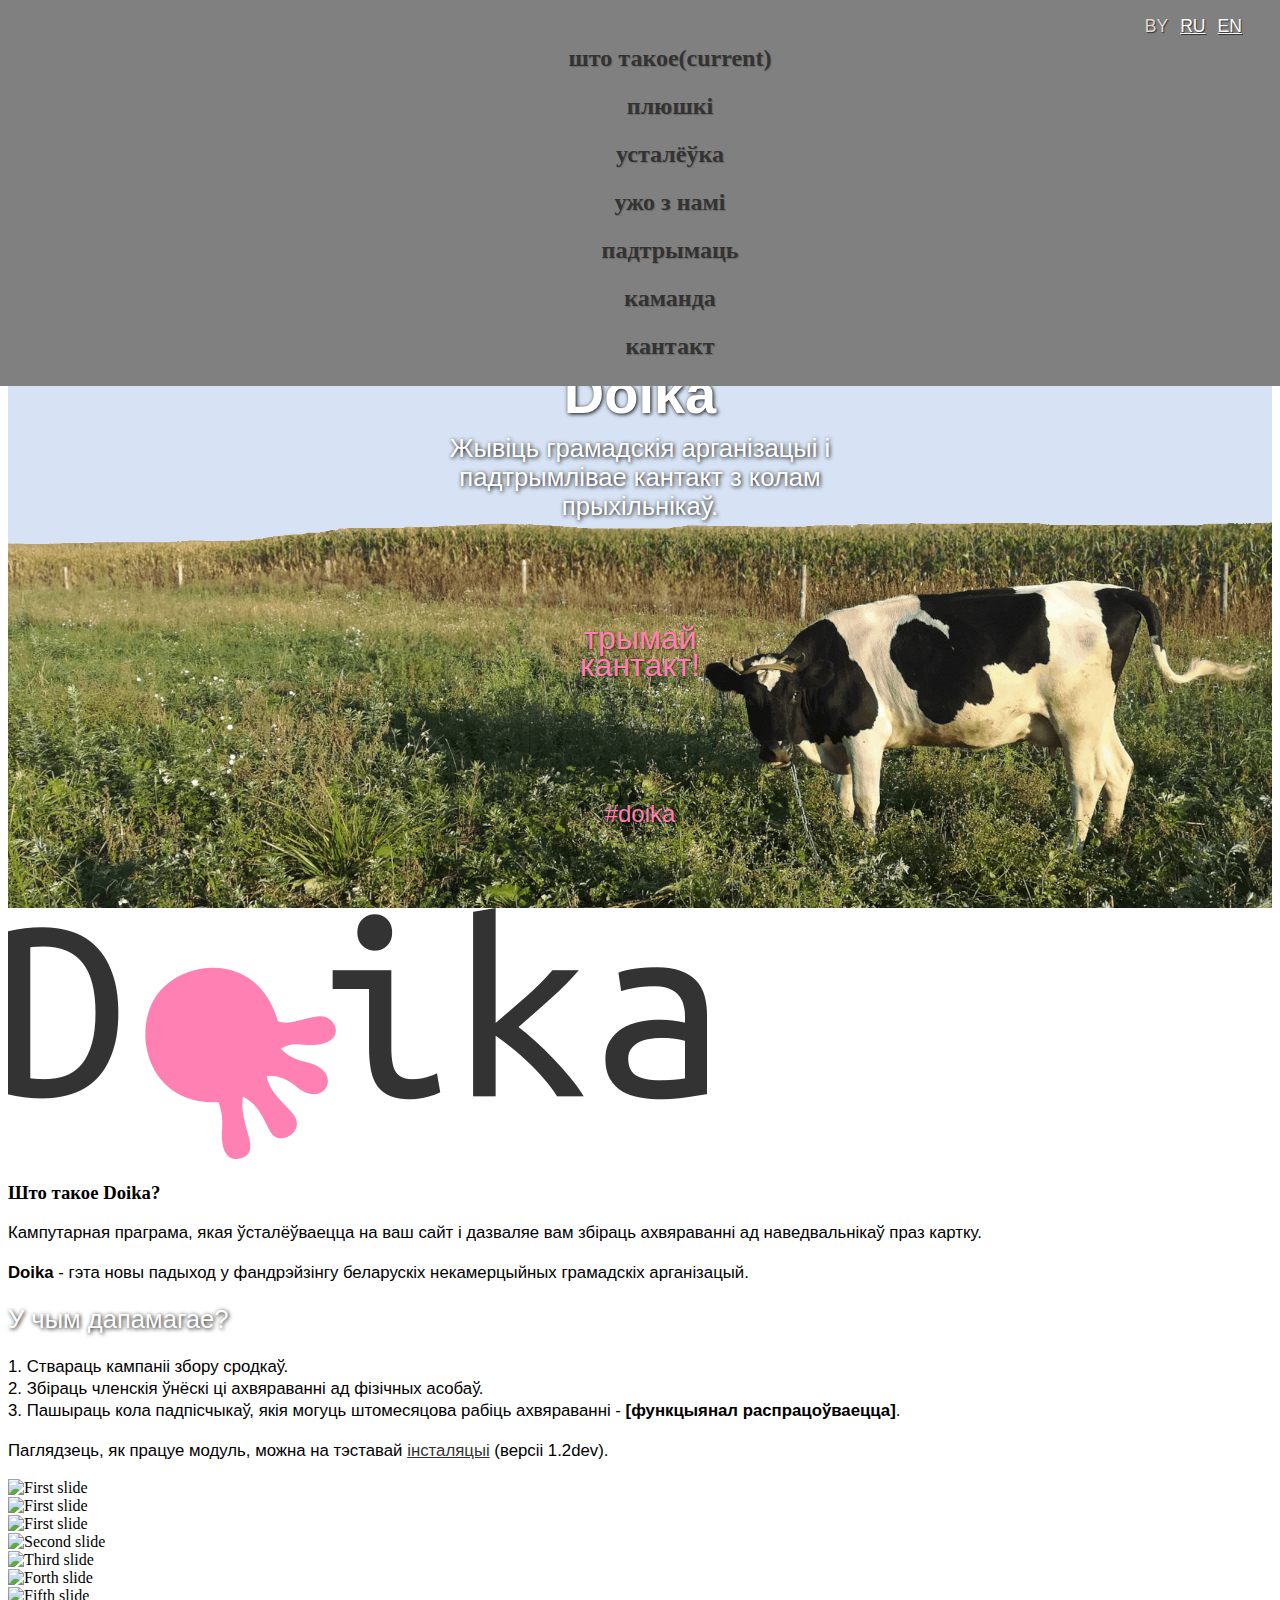
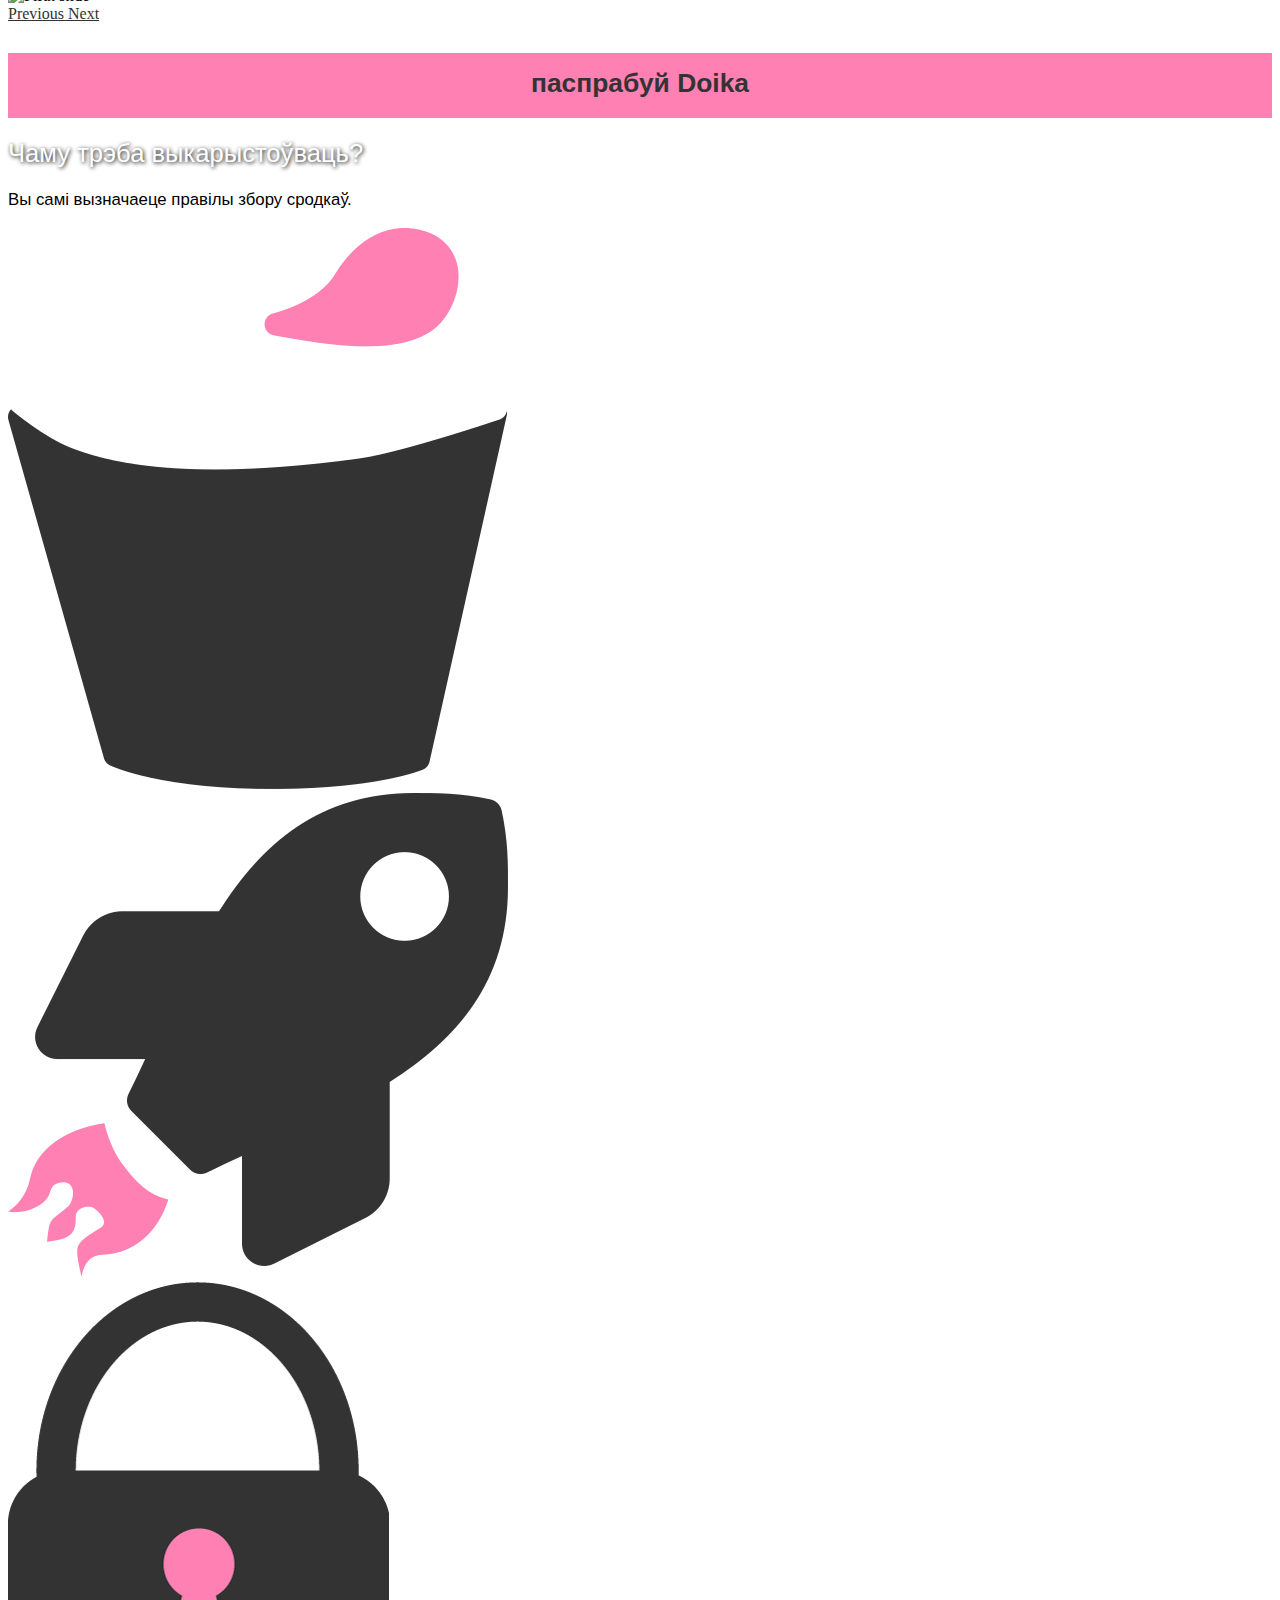
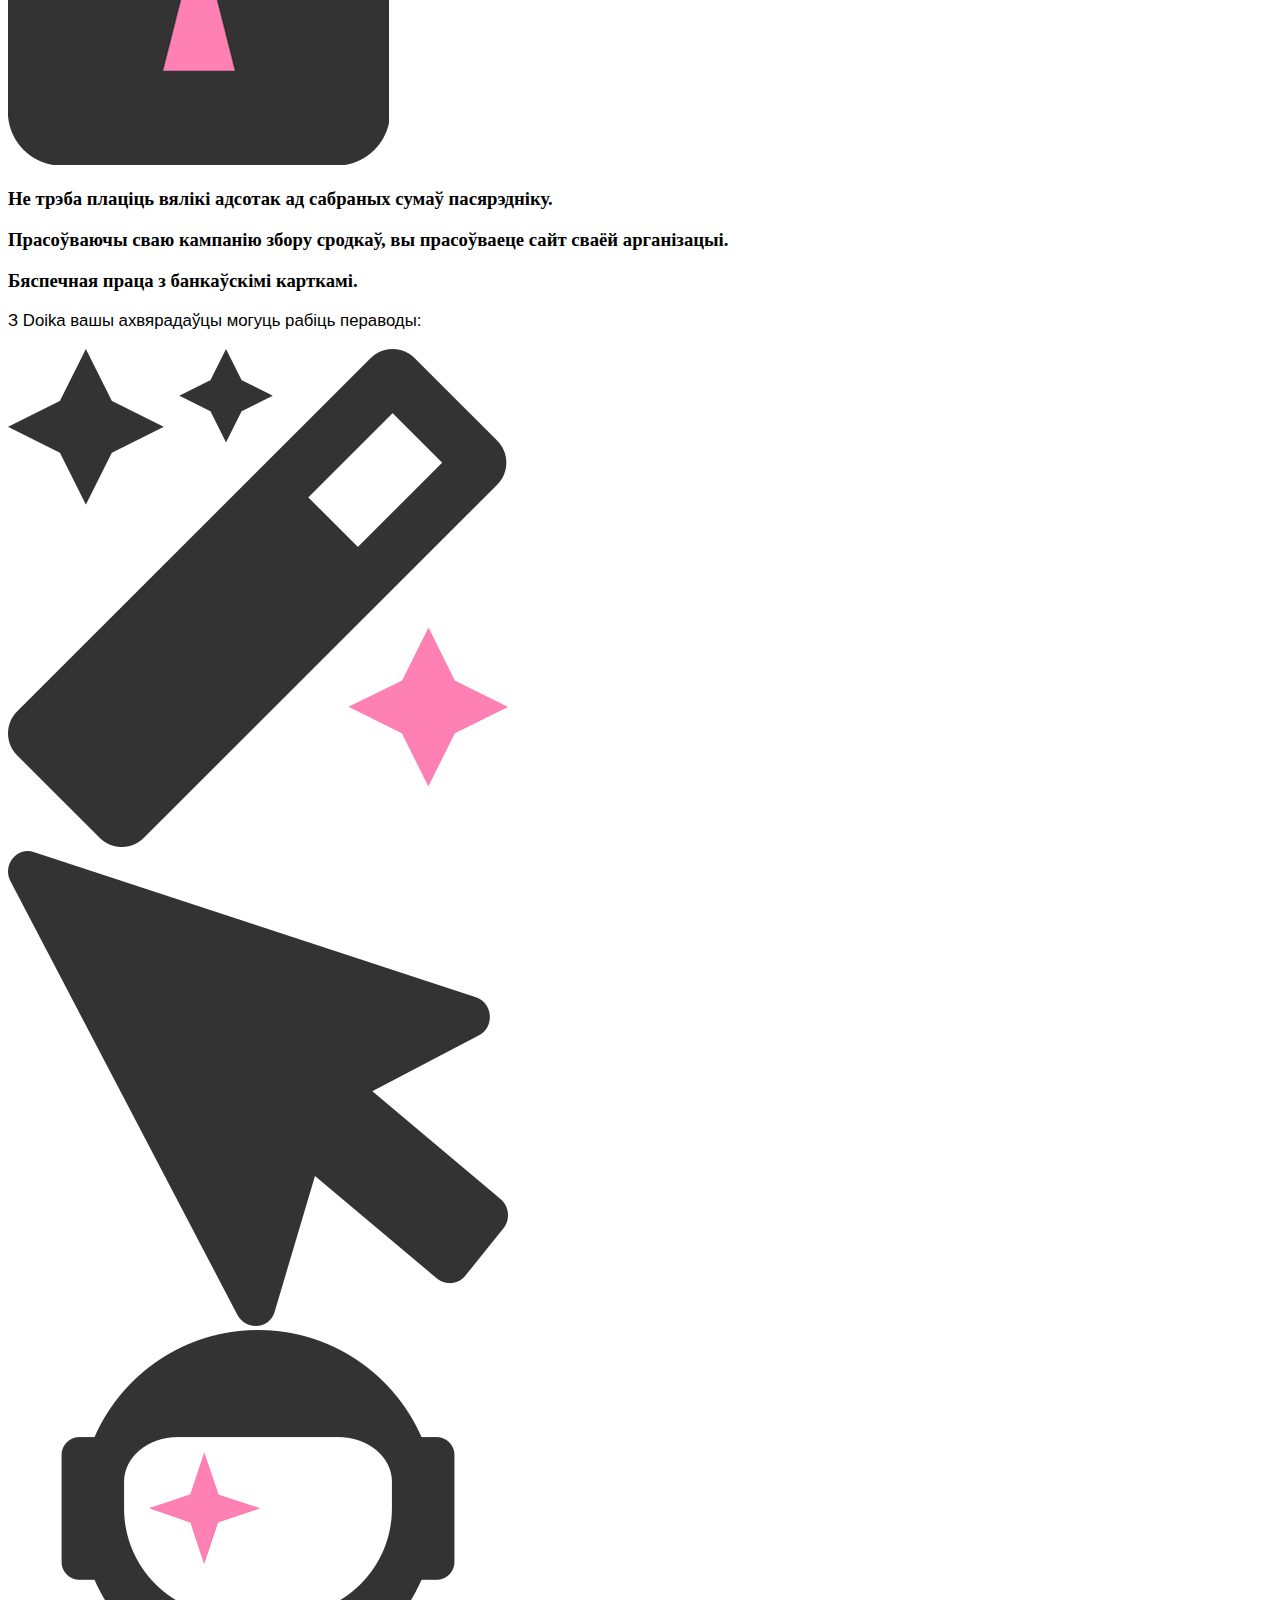
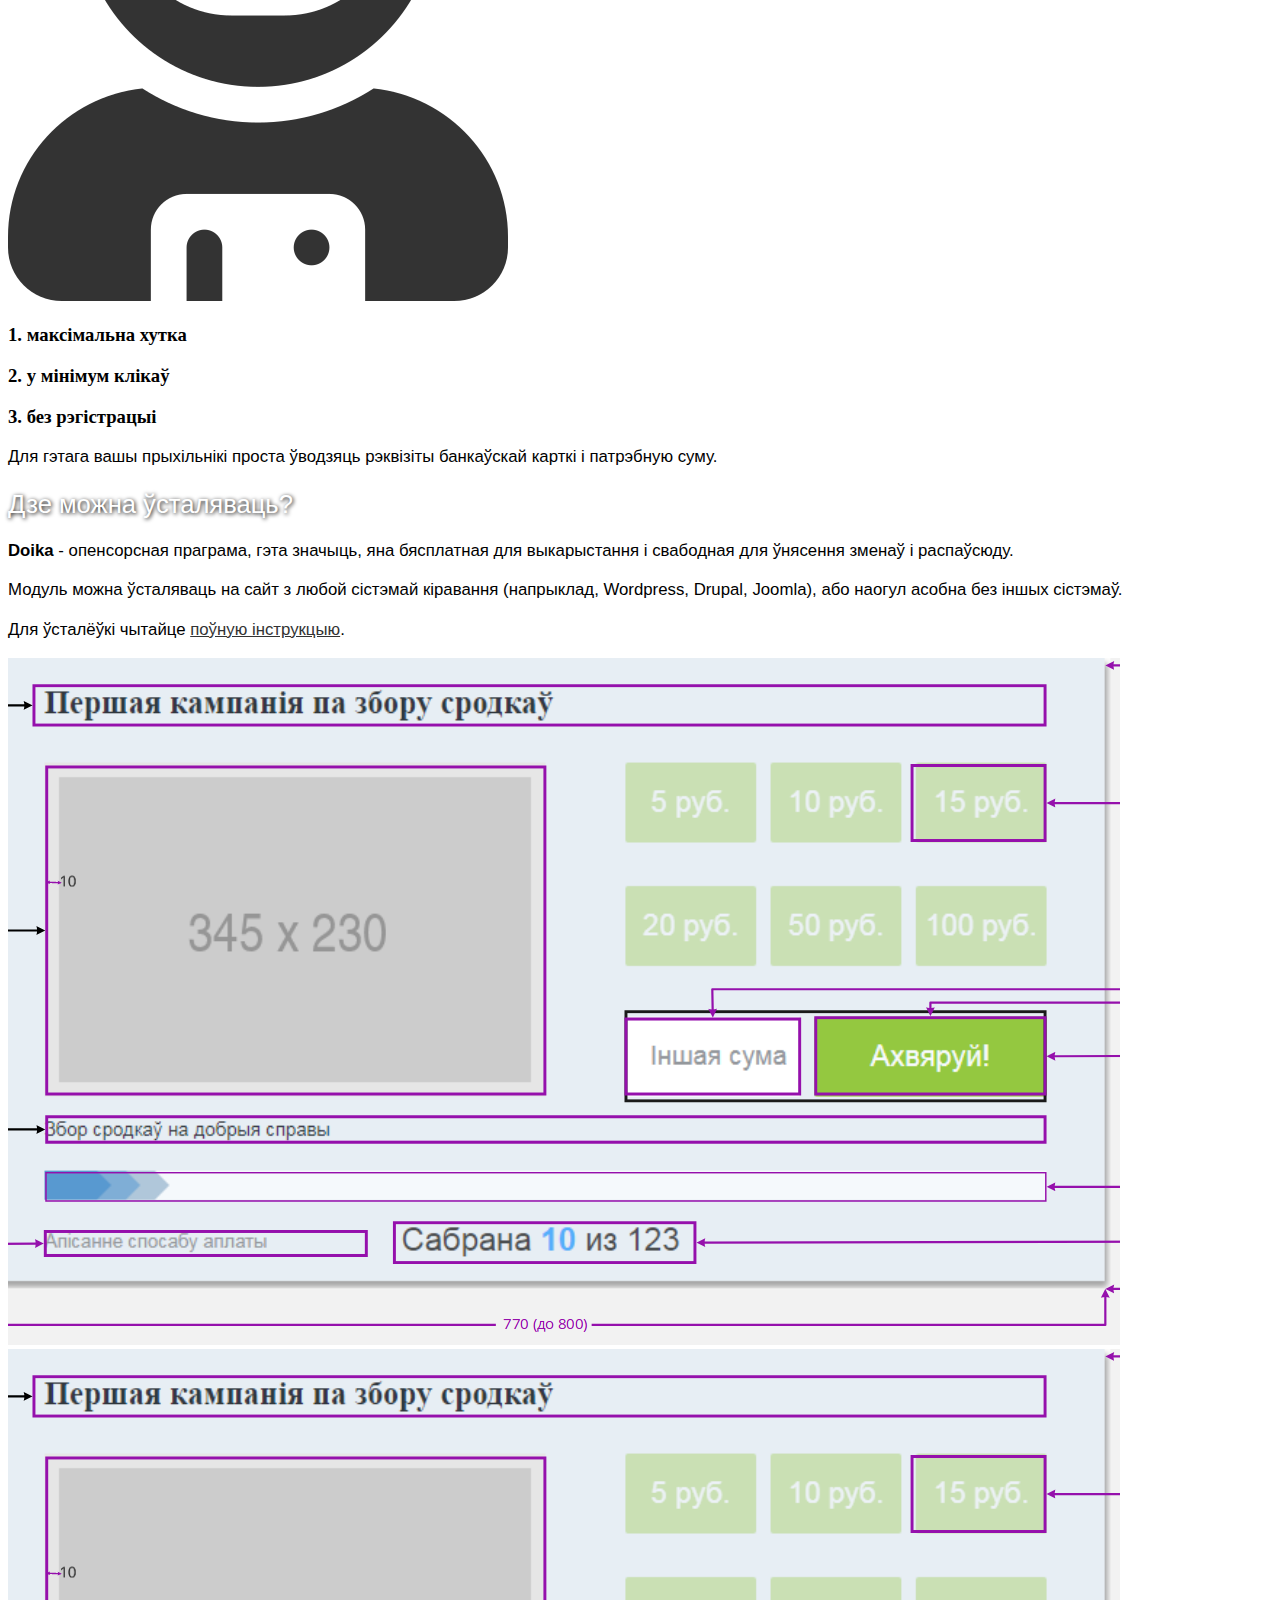
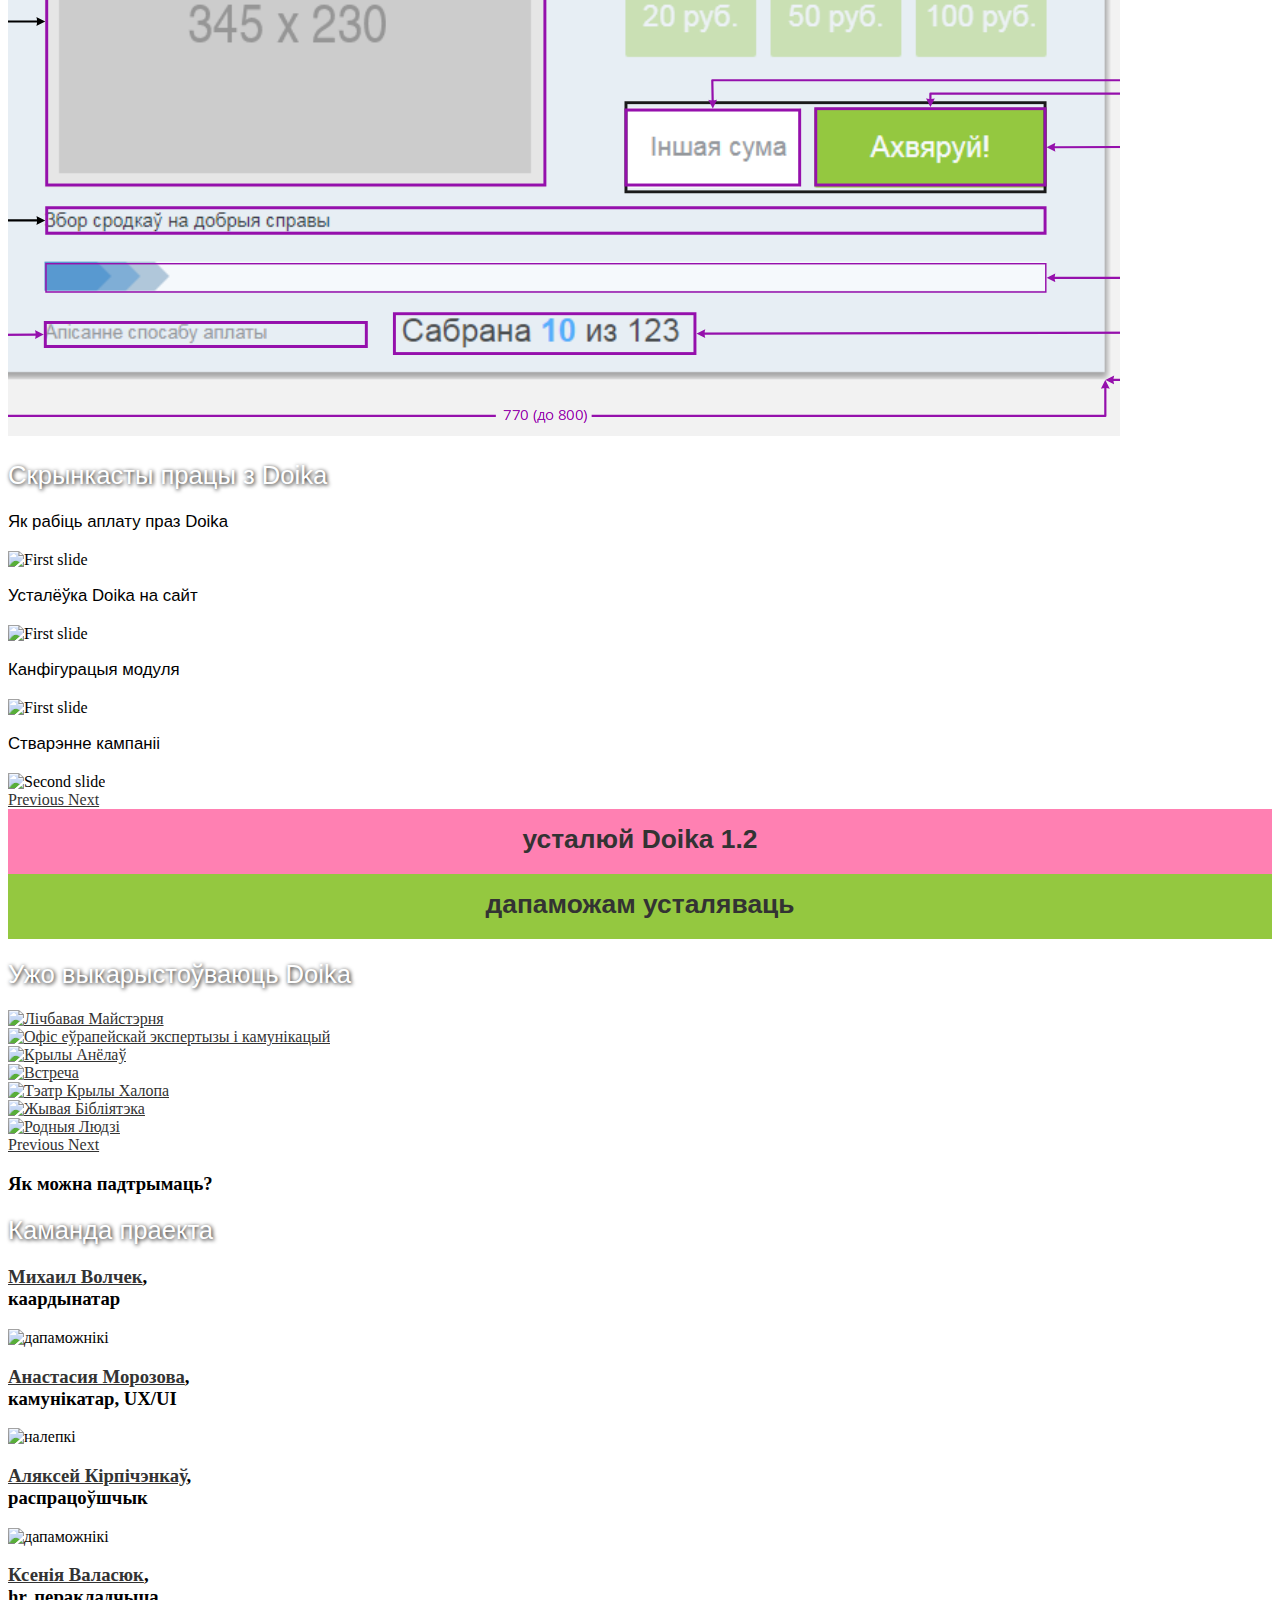
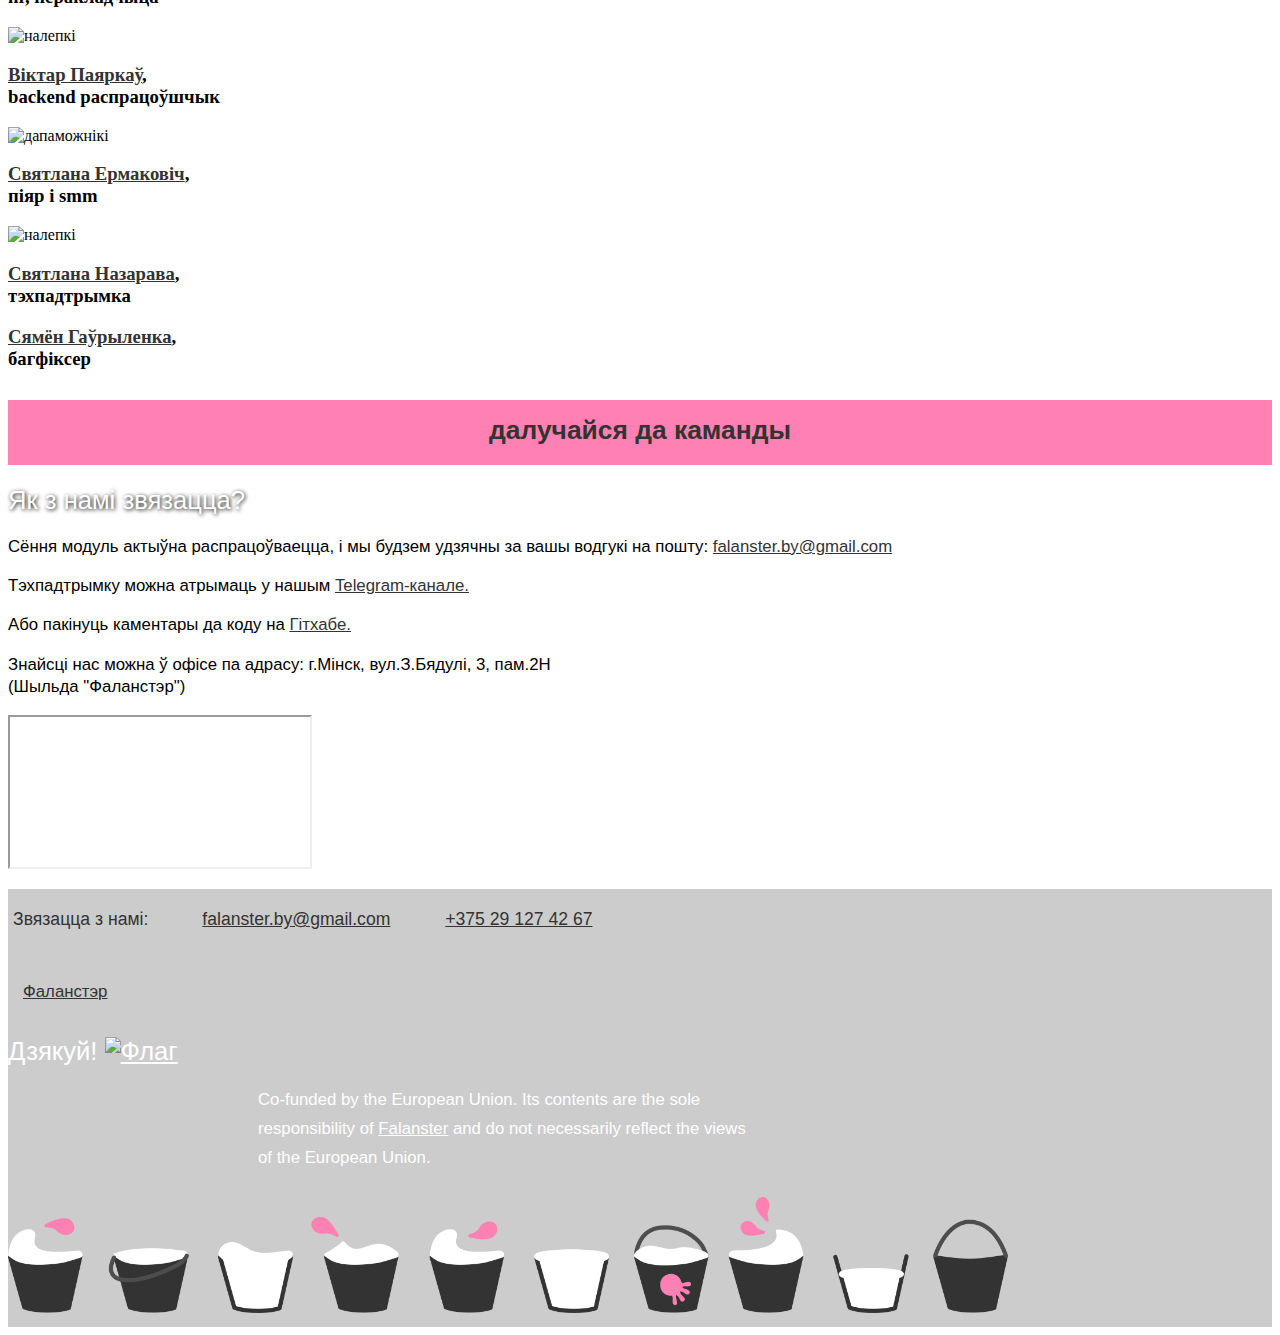
==== commit 3704893e: "Merge pull request #28 from KahjuksEi/master" ====
--- a/index.html
+++ b/index.html
@@ -454,7 +454,7 @@
 
           <div class="col-lg-6">
     
-            <h3 class="work-description__title"><a href="https://github.com/fr0zen" alt="Профіль Аляксея на Гітхабе">Аляксей Кірпічэнкаў</a>,</br> распрацоўшчык</h3>
+            <h3 class="work-description__title"><a href="https://wiki.falanster.info/wiki/Участник:Frozen" alt="Профіль Аляксея на wiki">Аляксей Кірпічэнкаў</a>,</br> распрацоўшчык</h3>
 	    <div class="links__image">
               <img src="img/frozen_3.jpg" alt="дапаможнікі">
             </div>
@@ -469,7 +469,7 @@
           <div class="col-lg-6">
 
 
-            <h3 class="work-description__title"><a href="https://vk.com/id151962564" alt="Профіль Ксеніі у вк">Ксенія Валасюк</a>,</br> hr, перакладчыца</h3>
+            <h3 class="work-description__title"><a href="https://wiki.falanster.info/wiki/Участница:Валасюк_Ксенія" alt="Профіль Ксеніі у wiki">Ксенія Валасюк</a>,</br> hr, перакладчыца</h3>
             <div class="links__image">
               <img src="img/ksenia.jpg" alt="налепкі">
             </div>
@@ -478,7 +478,7 @@
 
           <div class="col-lg-6">
     
-            <h3 class="work-description__title"><a href="https://github.com/Tyuba4" alt="Профіль Віктара на github">Віктар Паяркаў</a>,</br> backend распрацоўшчык</h3>
+            <h3 class="work-description__title"><a href="https://wiki.falanster.info/wiki/Участник:Tyuba4" alt="Профіль Віктара на wiki">Віктар Паяркаў</a>,</br> backend распрацоўшчык</h3>
 	    <div class="links__image">
               <img src="img/viktar.jpg" alt="дапаможнікі">
             </div>
@@ -488,7 +488,7 @@
           <div class="col-lg-6">
 
 
-            <h3 class="work-description__title"><a href="https://vk.com/sviatit" alt="Профіль Святланы ў Вкантакце">Святлана Ермаковіч</a>,</br> піяр і smm</h3>
+            <h3 class="work-description__title"><a href="https://wiki.falanster.info/wiki/Участник:Svetit" alt="Профіль Святланы ў wiki">Святлана Ермаковіч</a>,</br> піяр і smm</h3>
             <div class="links__image">
               <img src="img/svet_3.jpg" alt="налепкі">
             </div>
--- a/css/header.css
+++ b/css/header.css
@@ -0,0 +1,167 @@
+.header {
+  position: relative;
+  width: 100%;
+  height: 100vh;
+  min-height: 400px;
+  background-color: #d7e3f4;
+  background-image: url("[data-uri]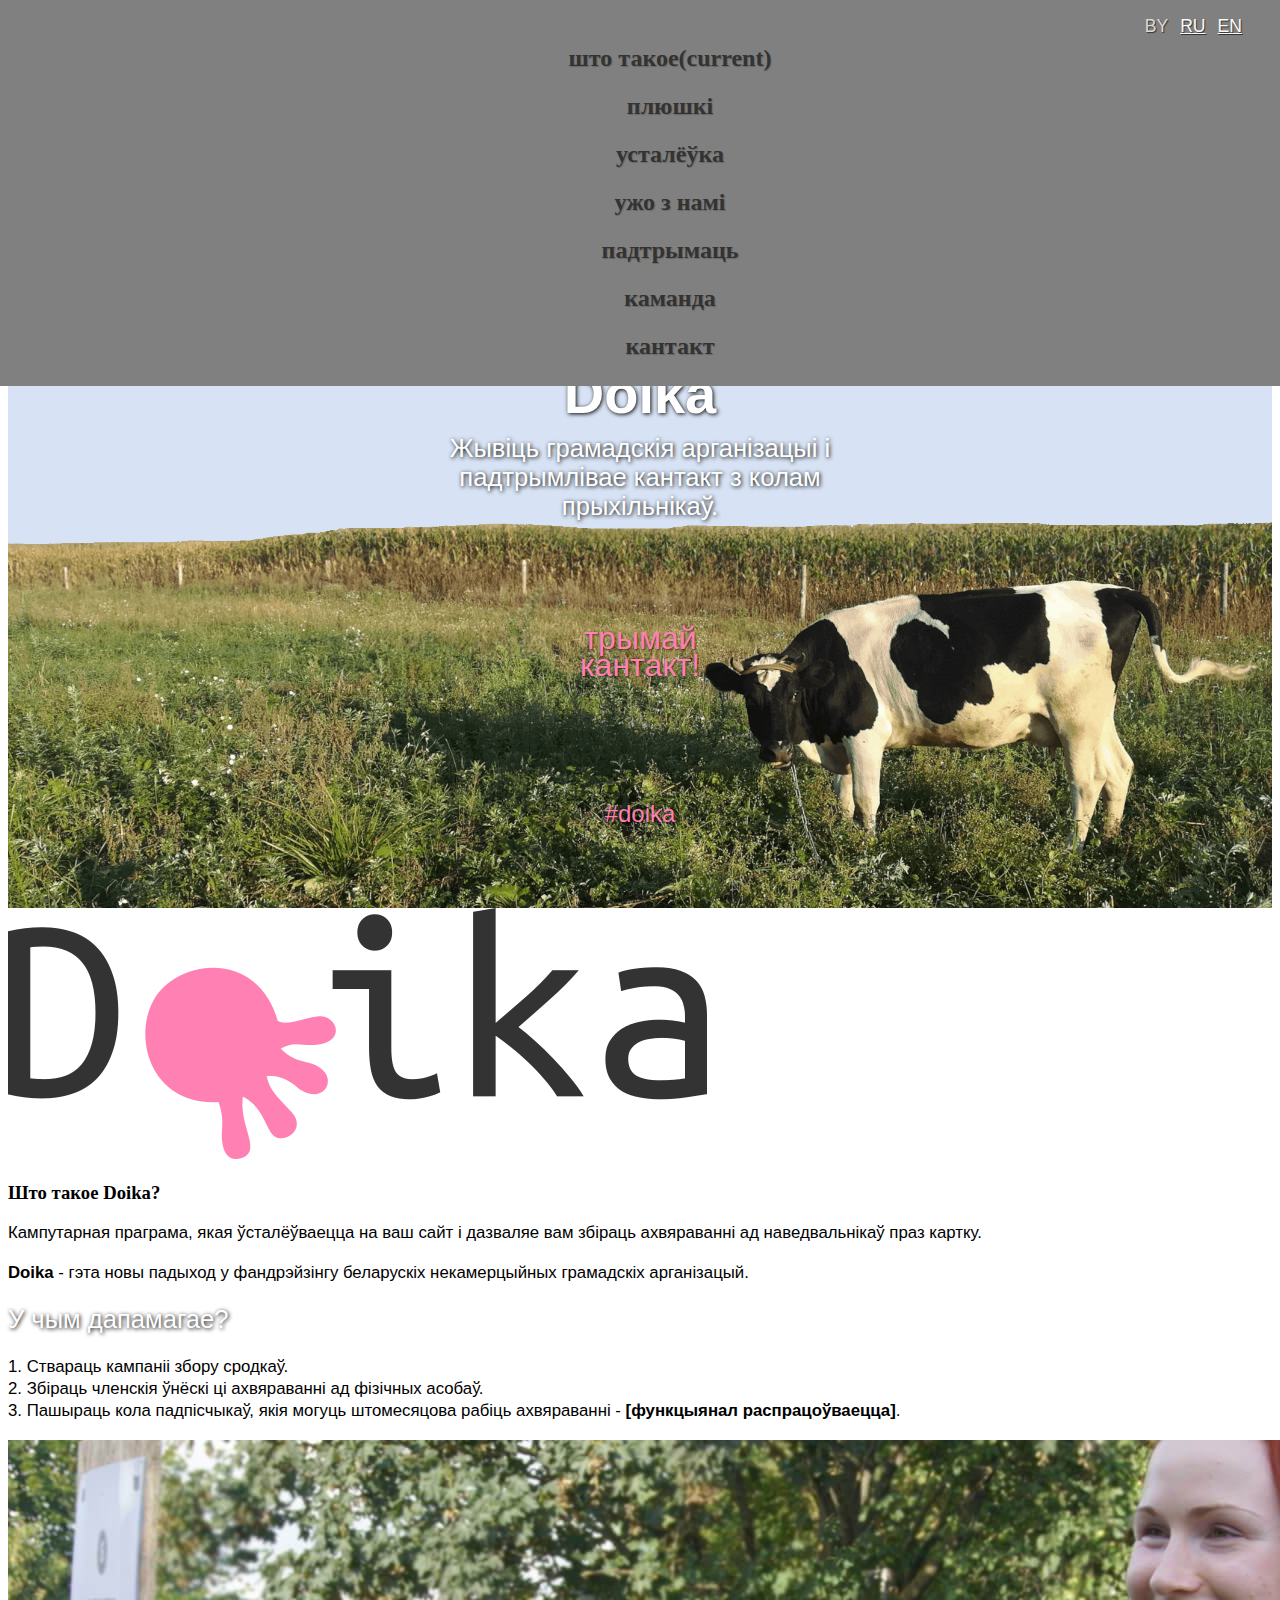
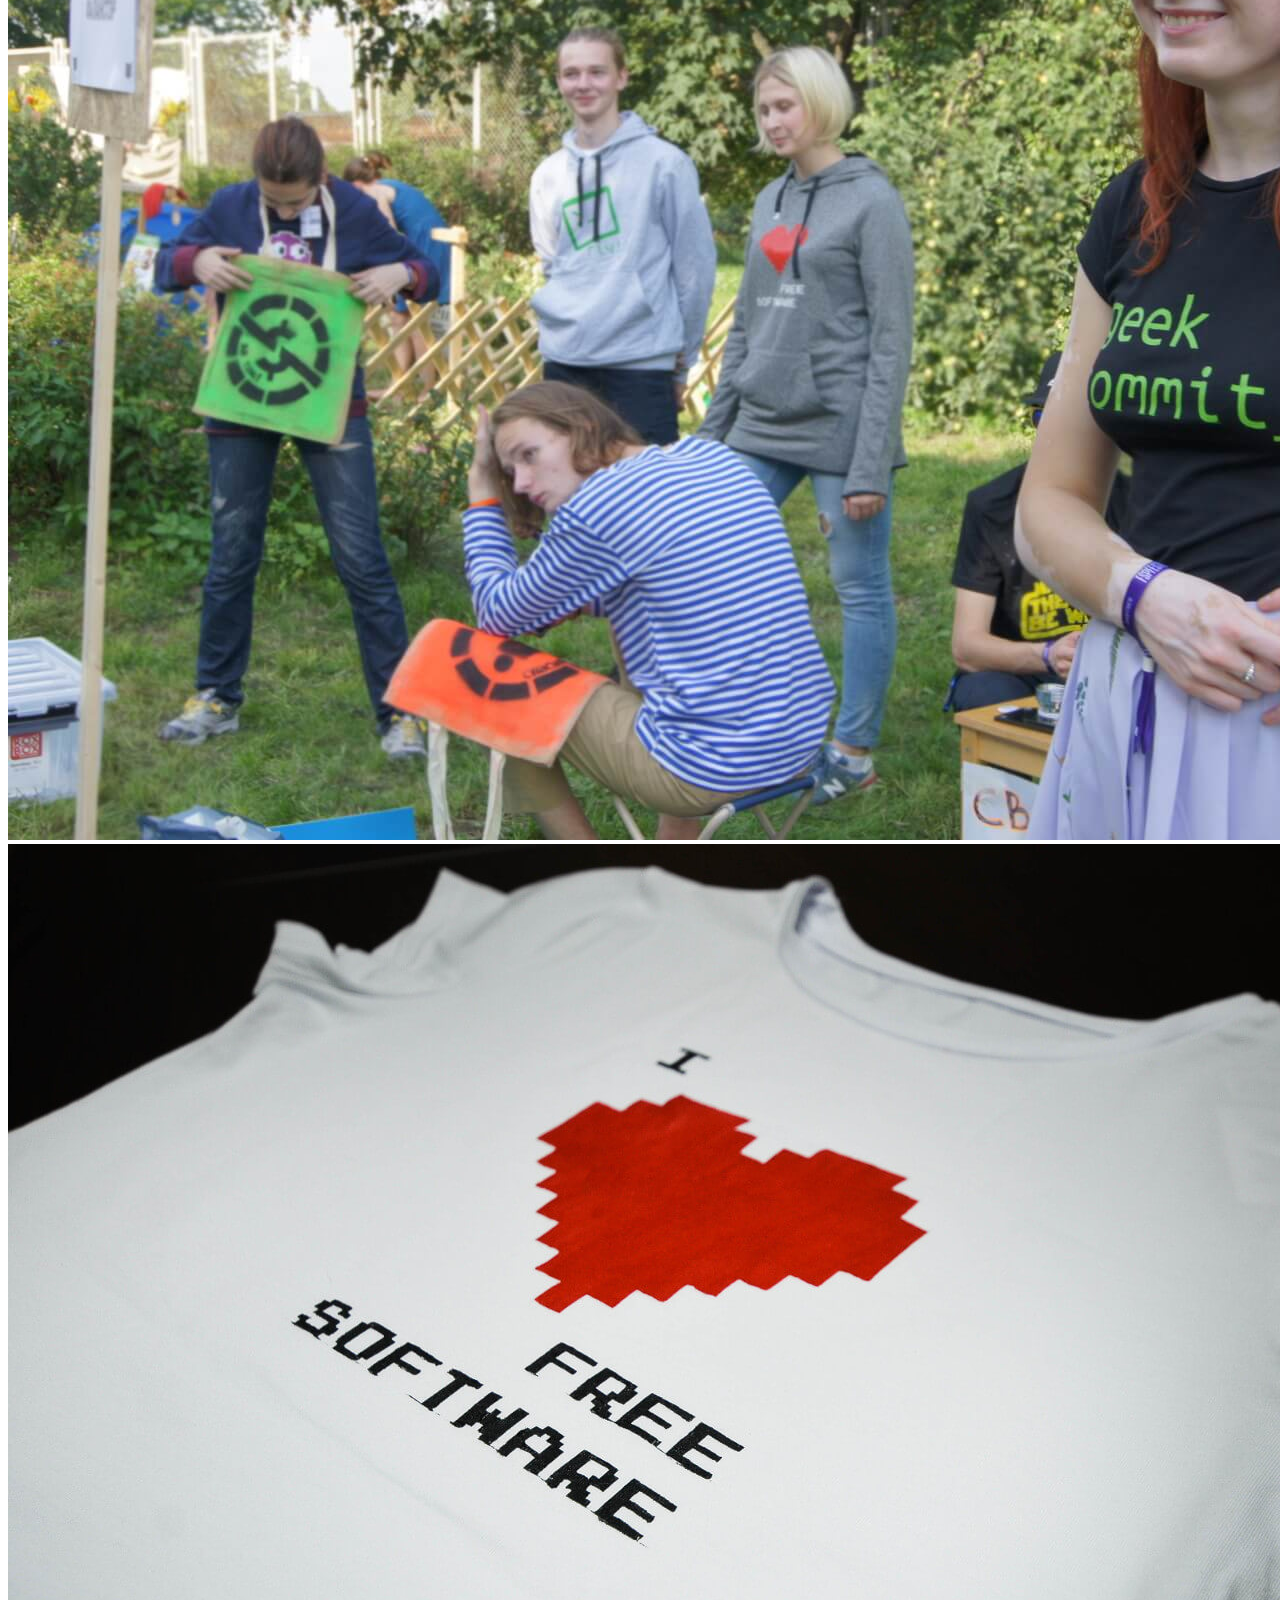
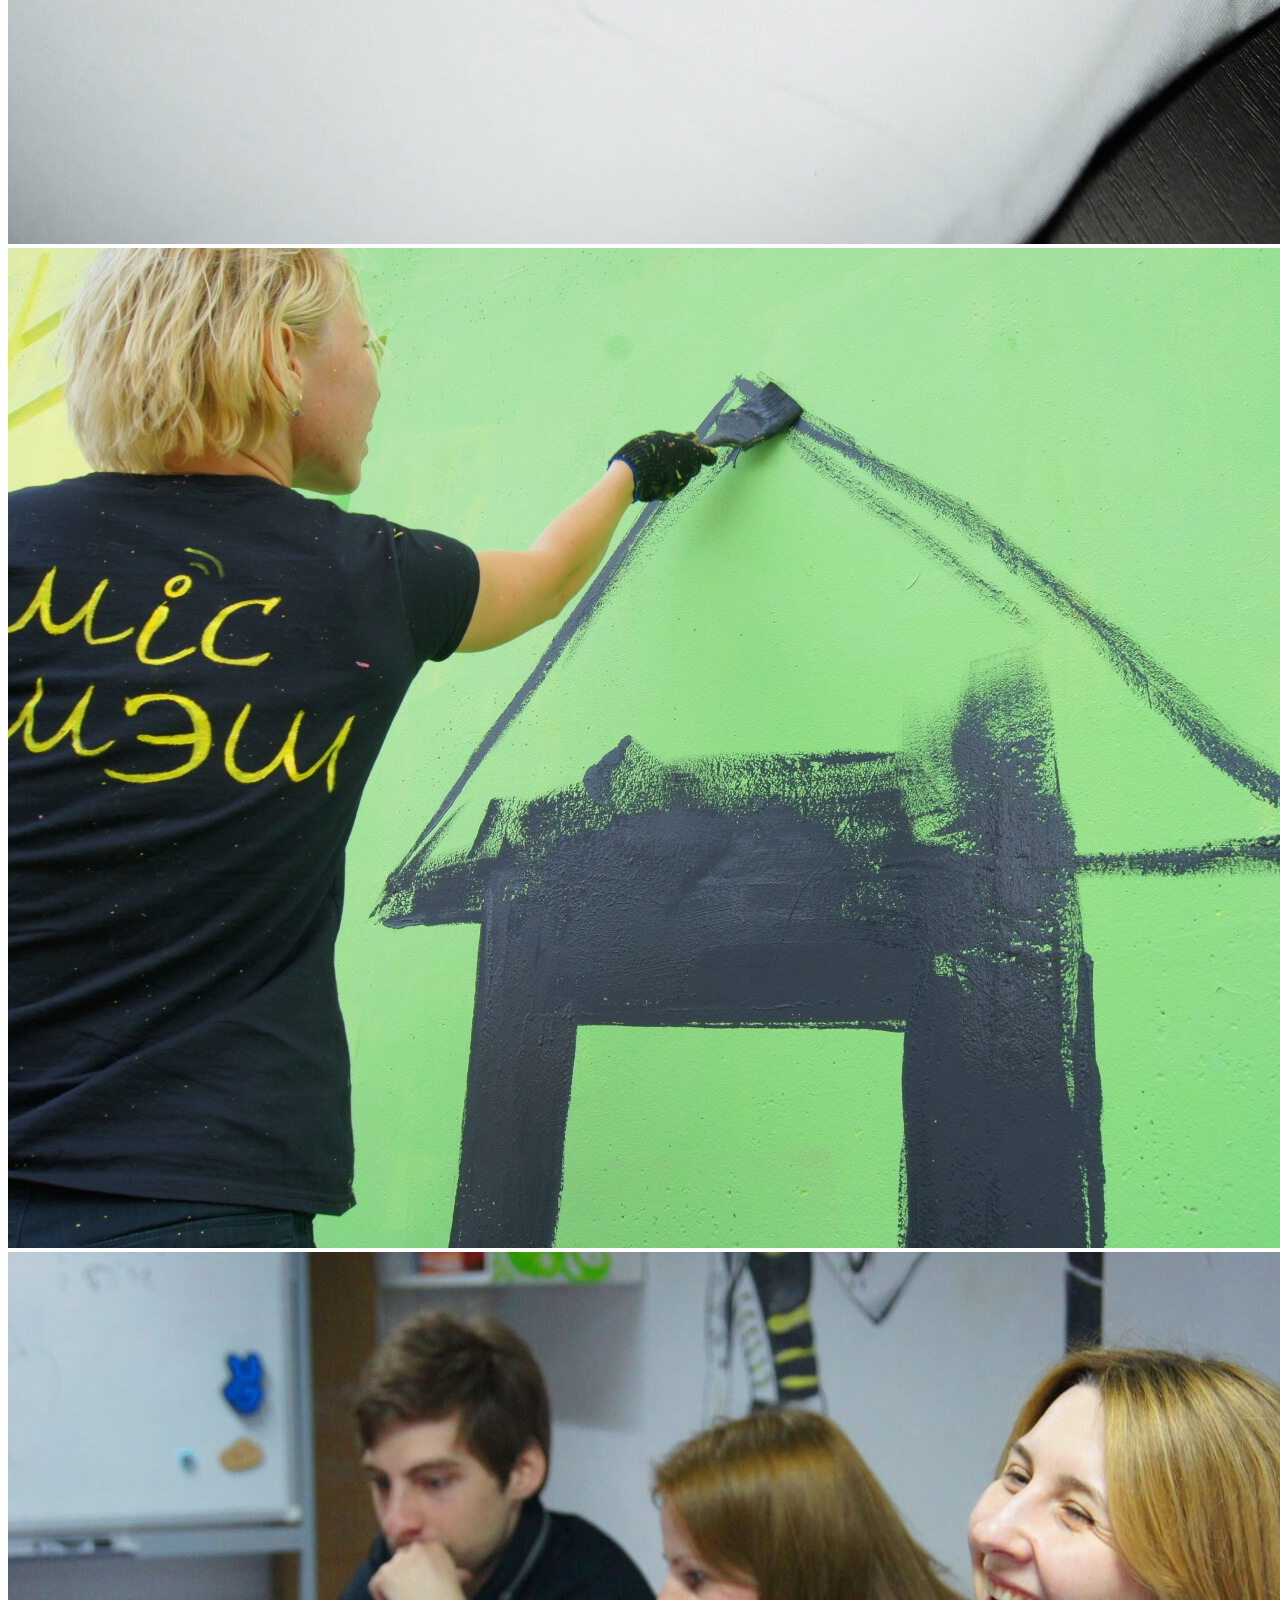
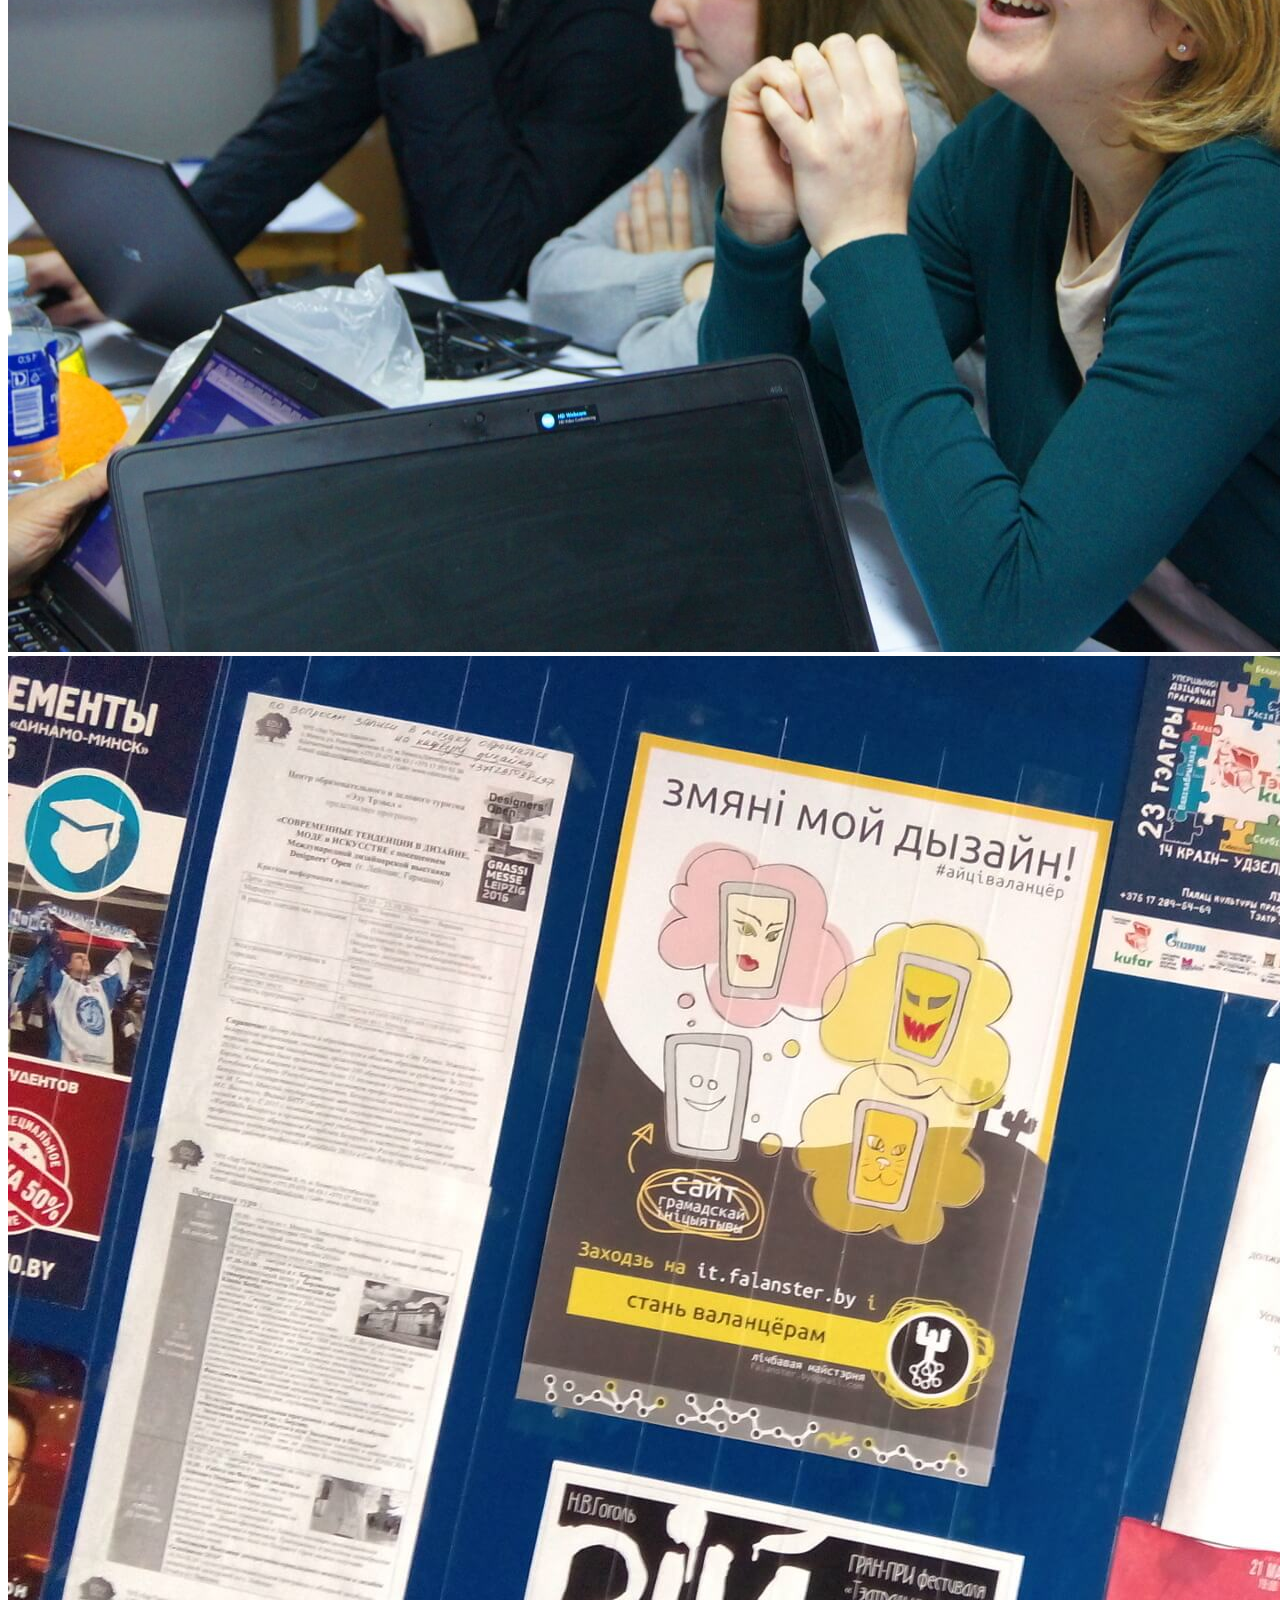
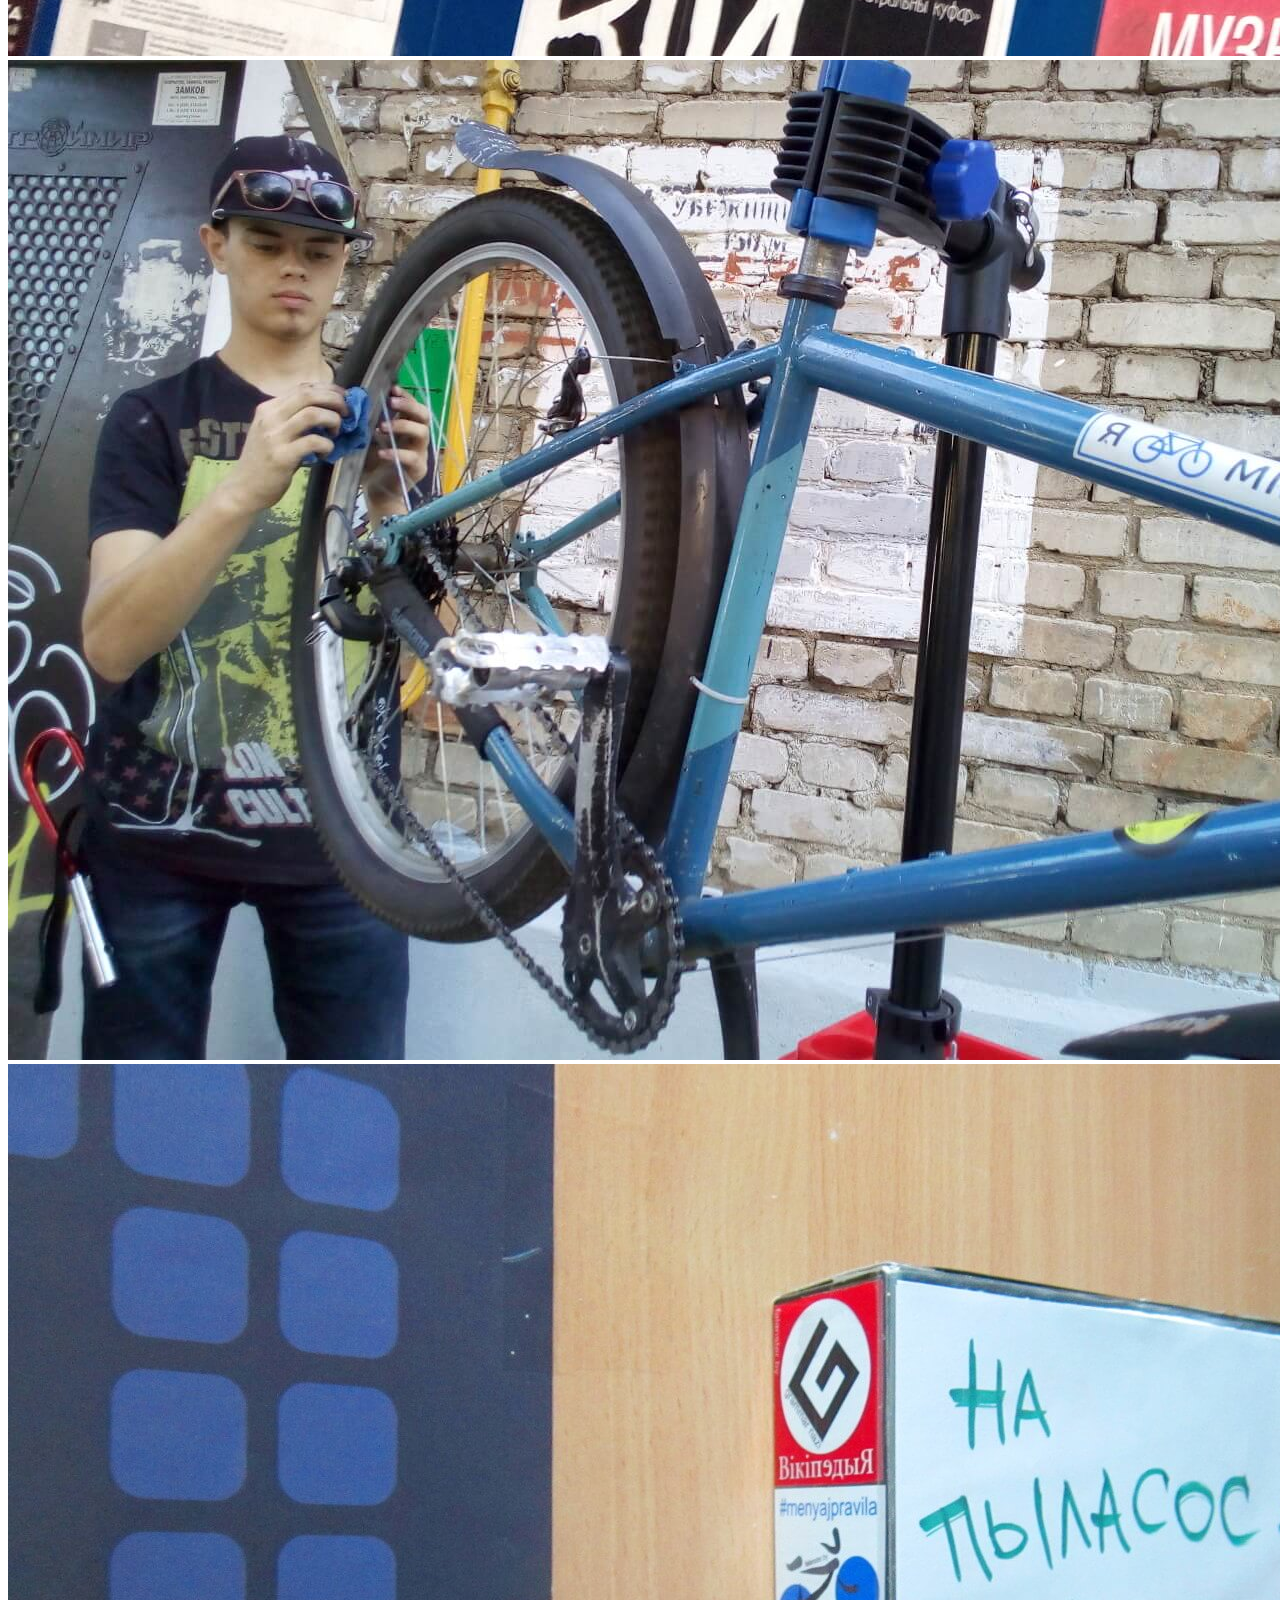
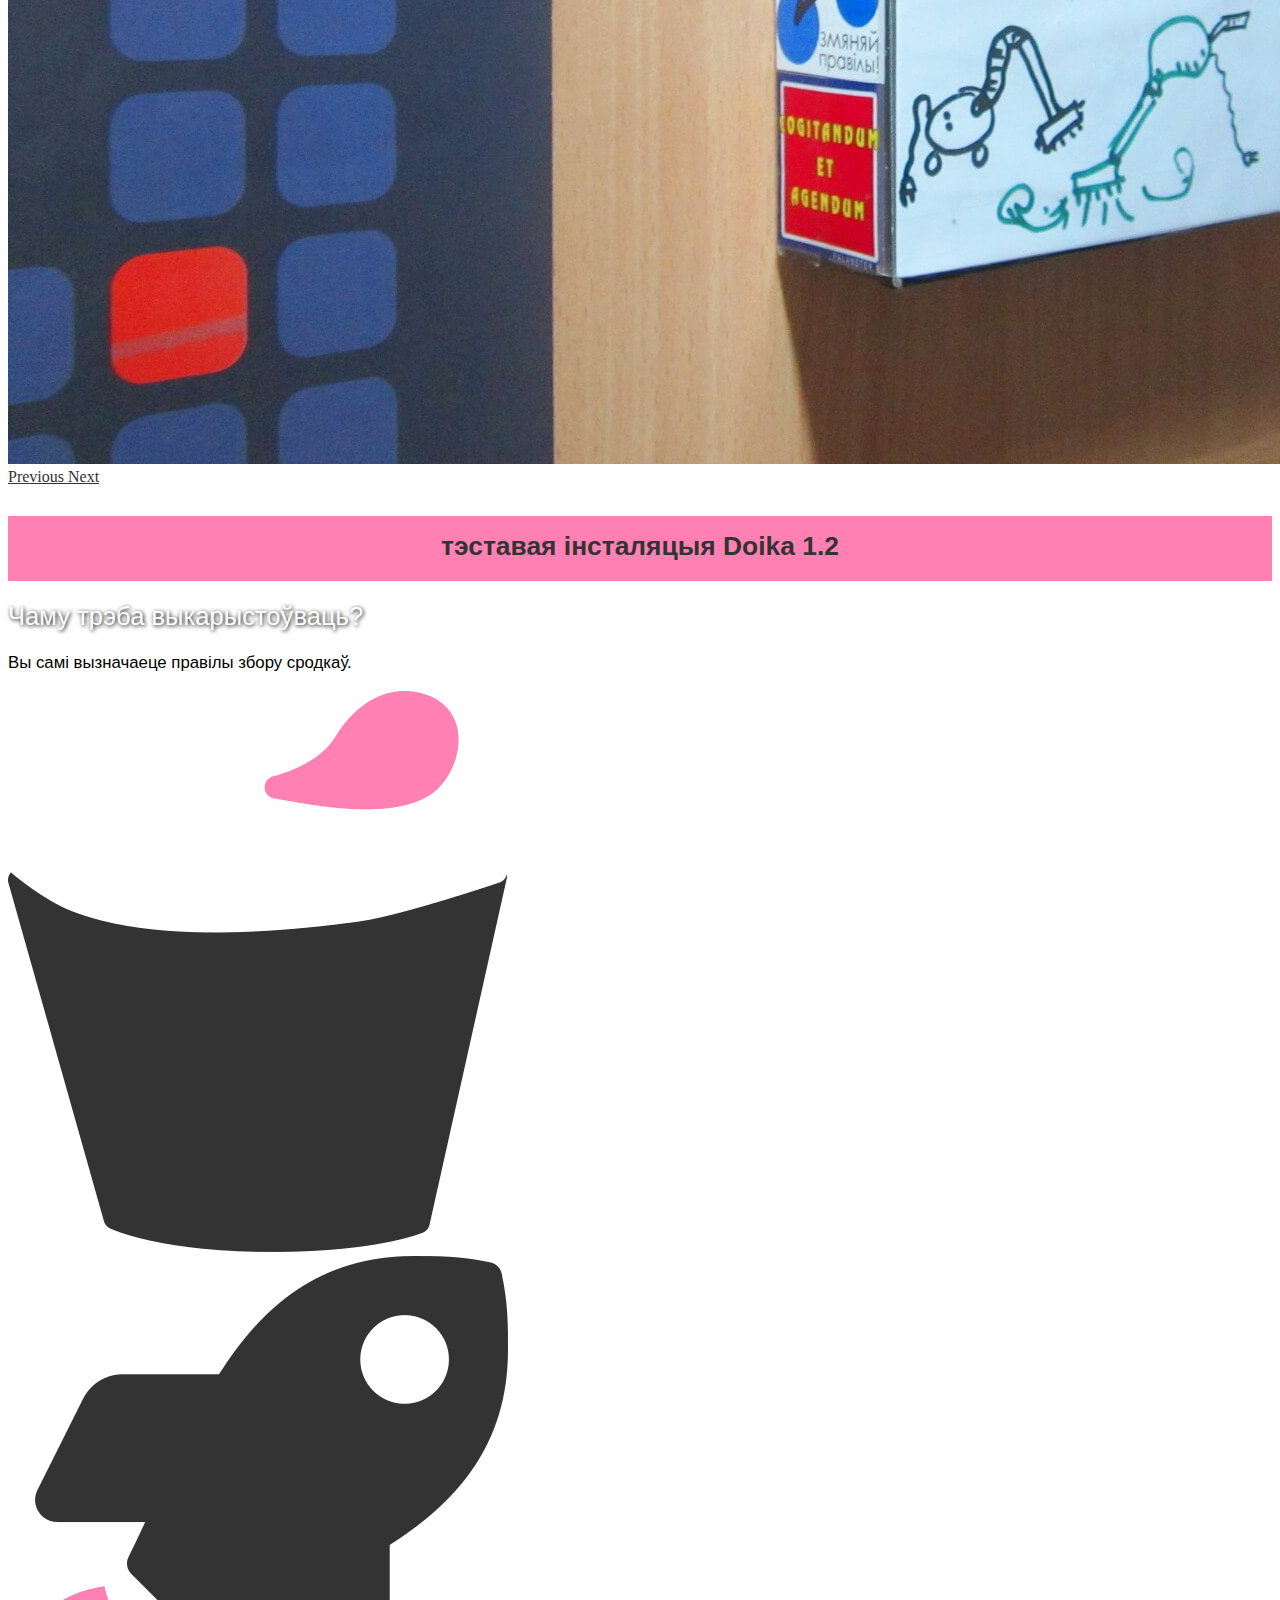
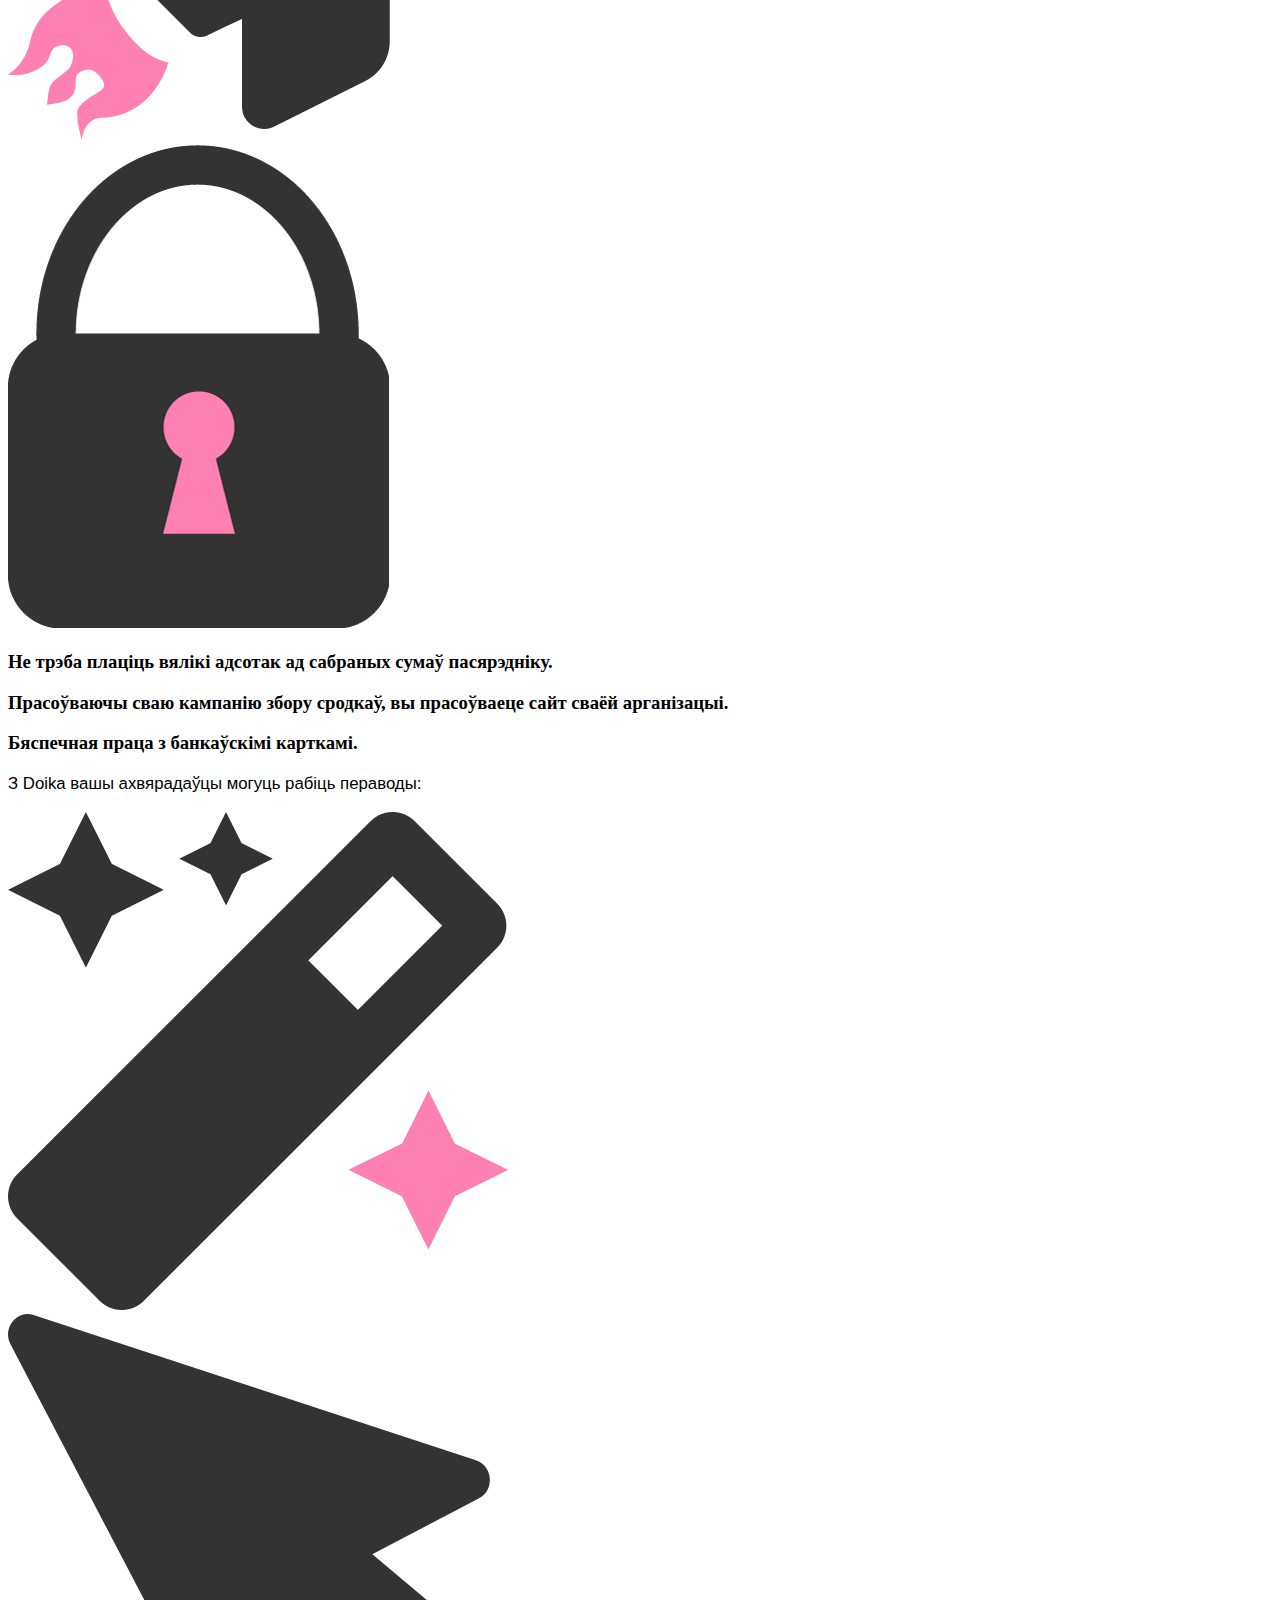
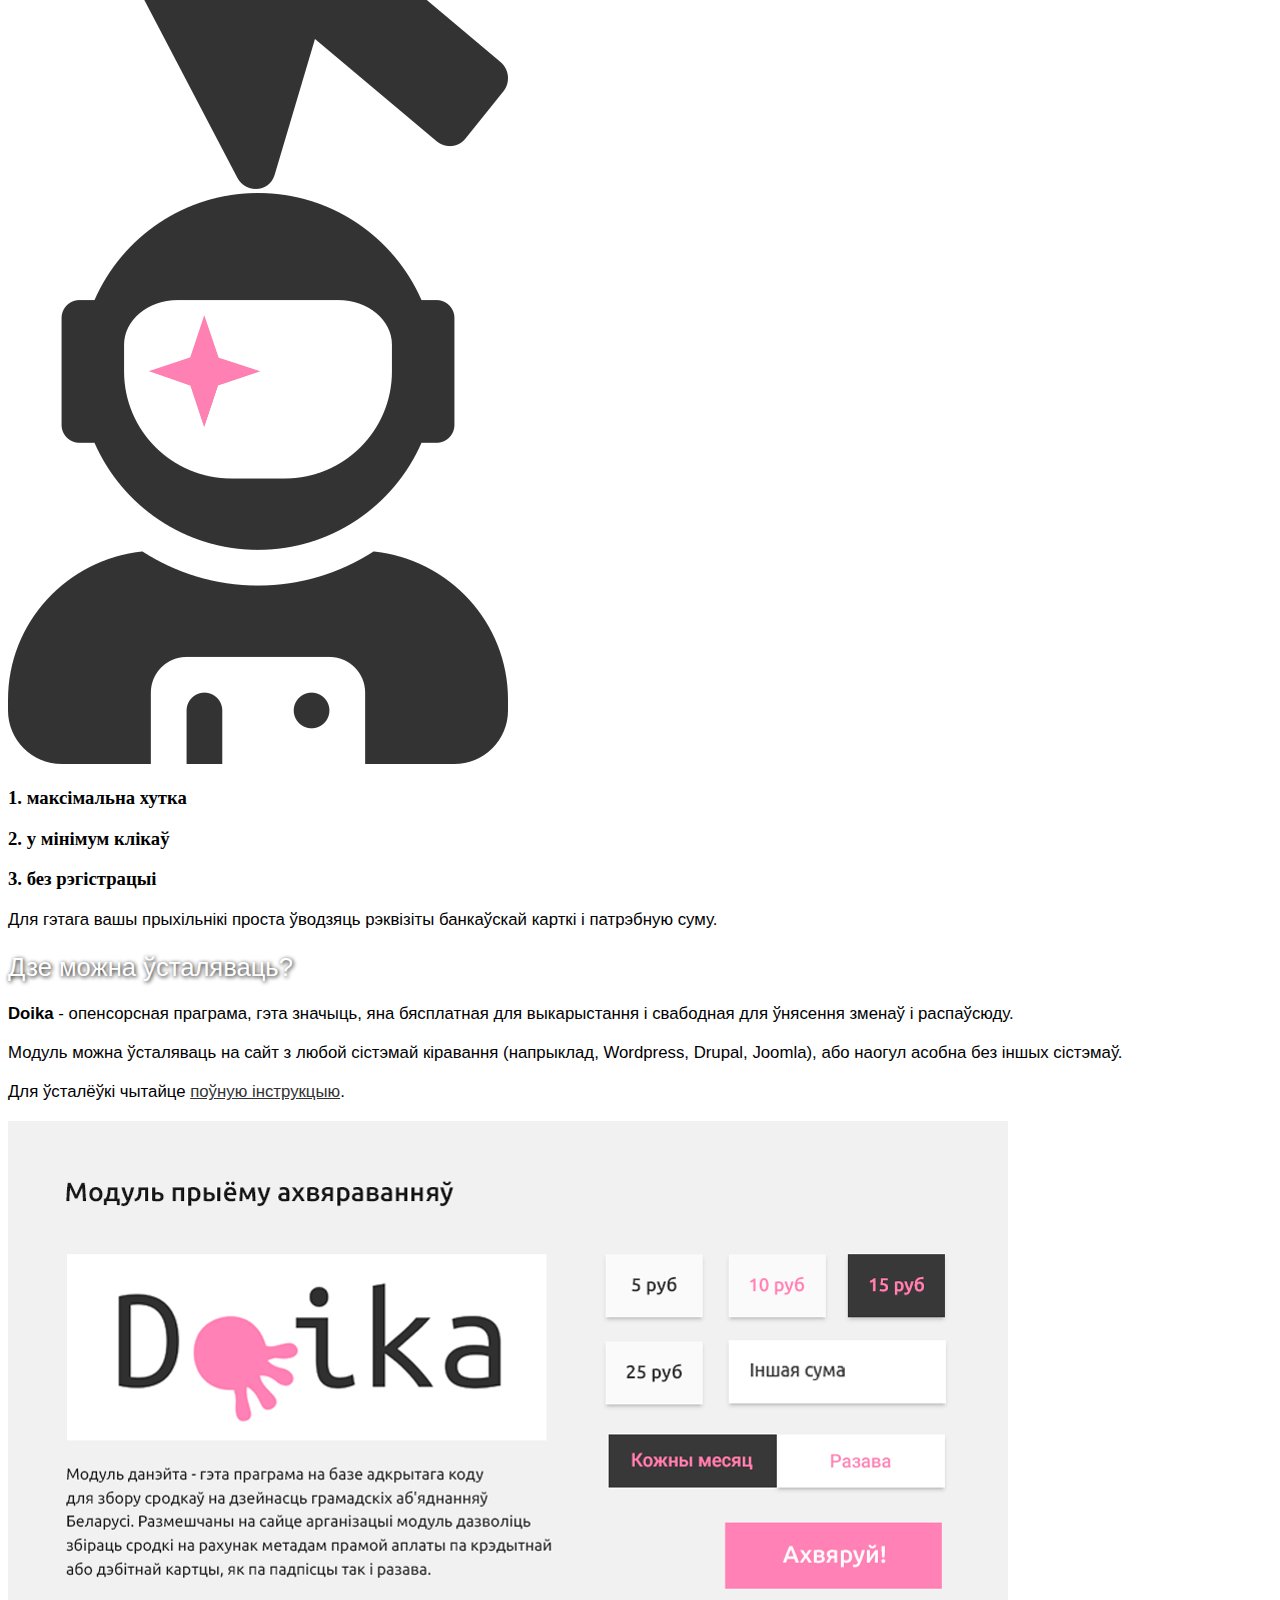
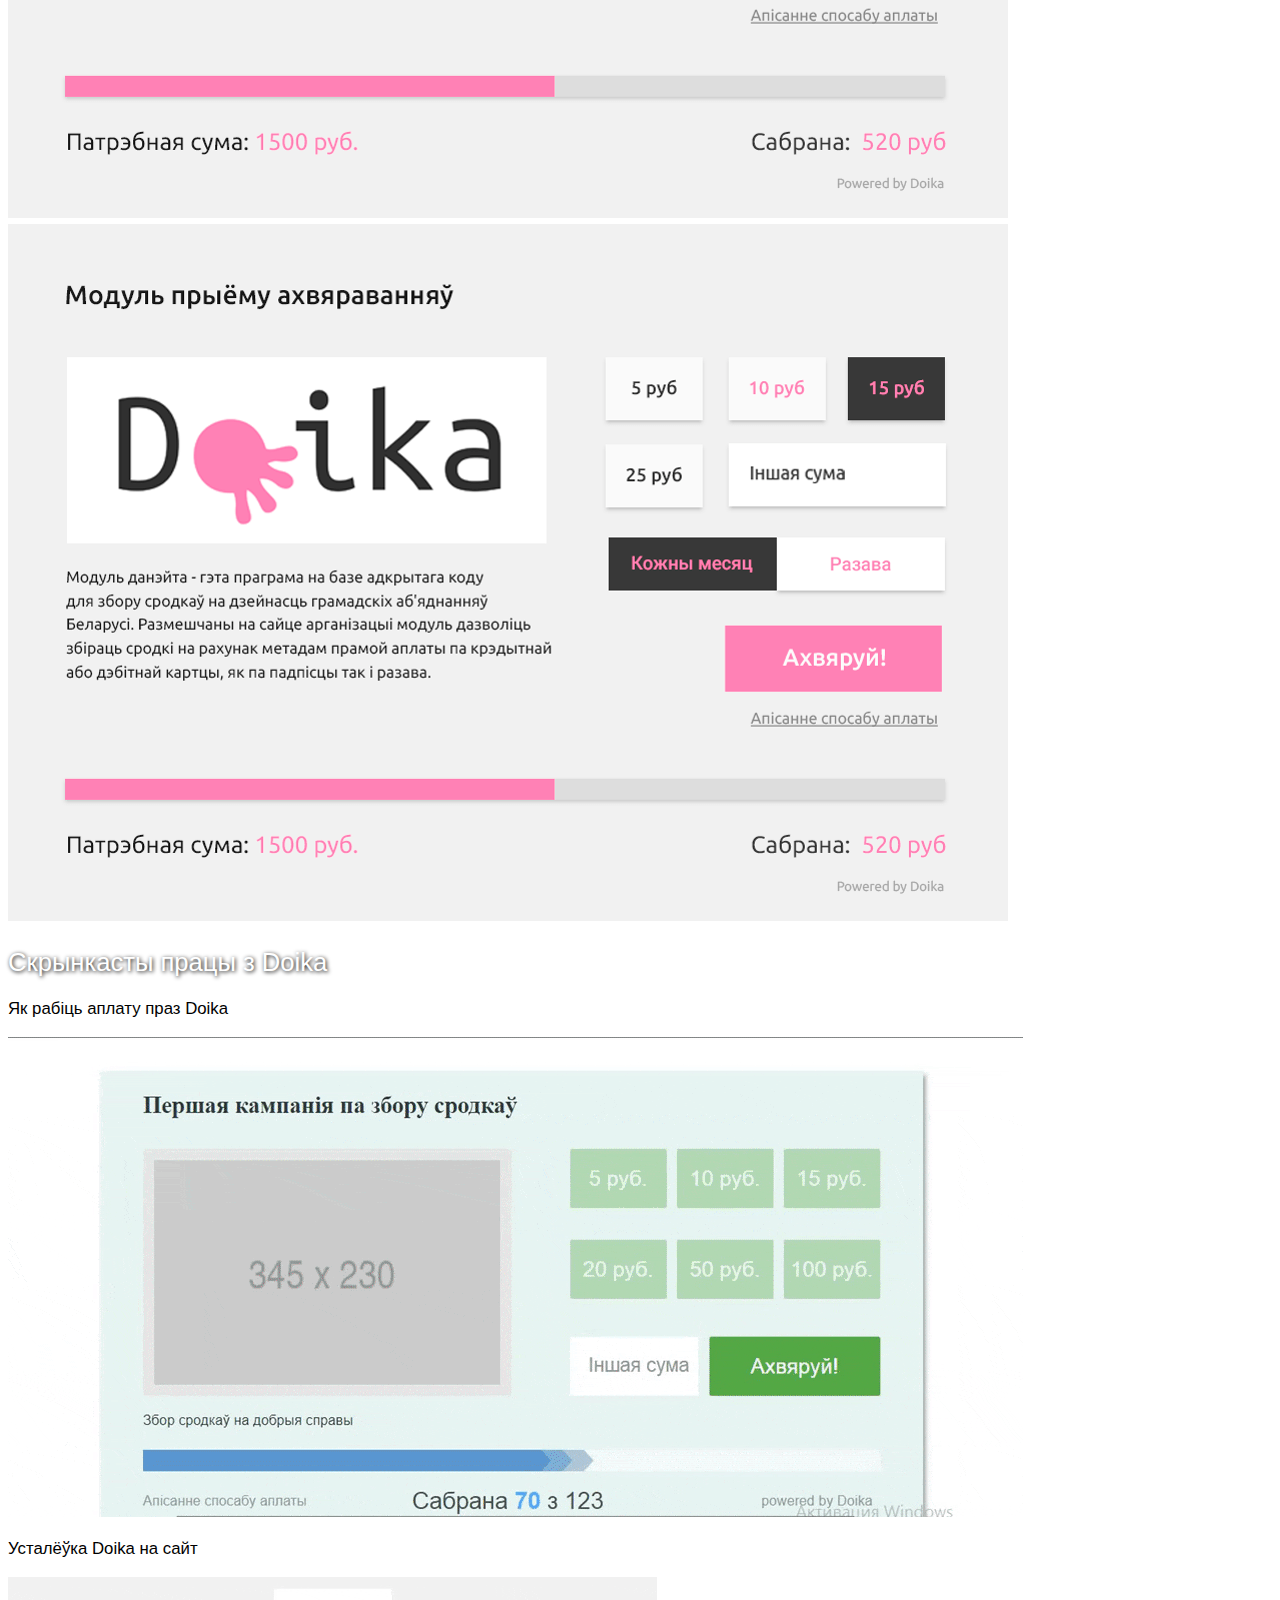
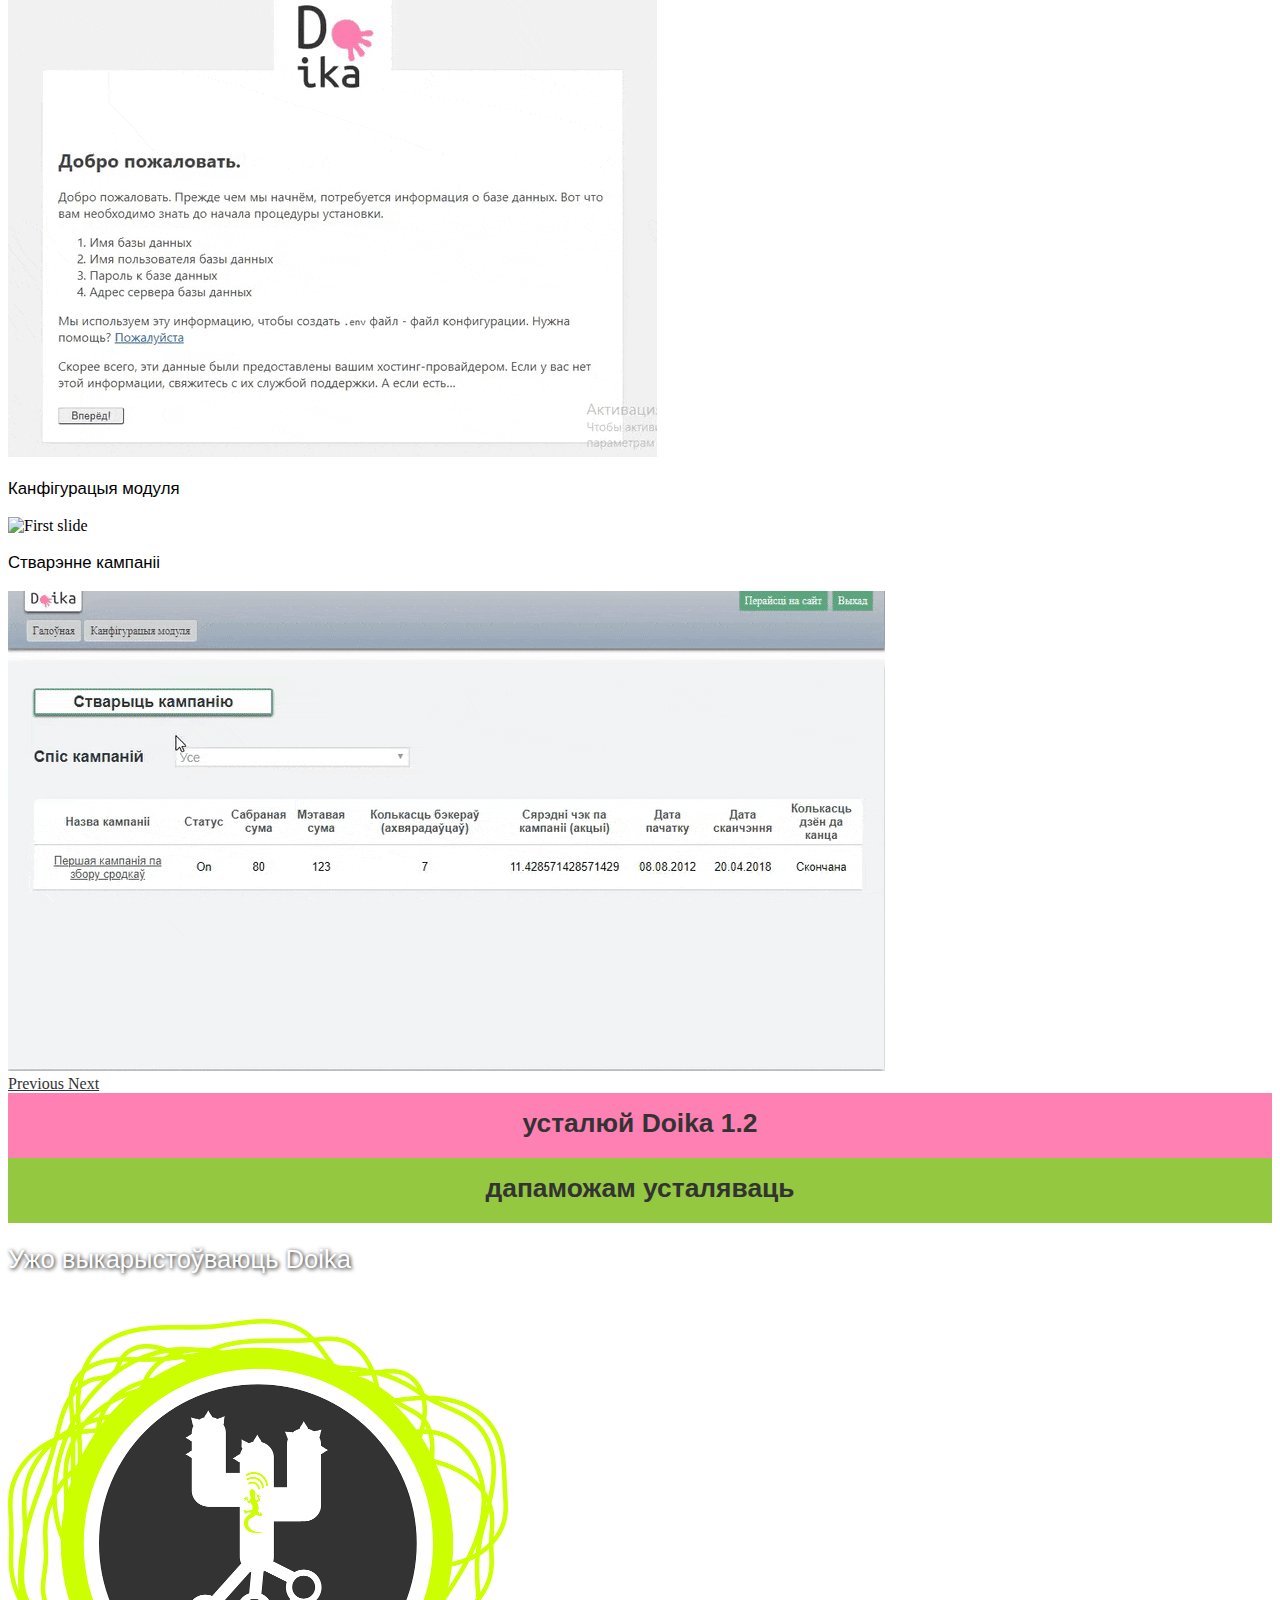
==== commit 9845fde8: "5 new organizations with doika added to by, ru, en" ====
--- a/index.html
+++ b/index.html
@@ -109,11 +109,11 @@
 <!--
           <span class="mission__text_marked">Стварэнне спрыяльных умоваў для творчасці, перадачы ведаў, эканамічных адносінаў, пабудаваных на адкрытых прынцыпах, і ёсць задача праекта “Градка”.</span>
 -->
-          <p class="mission__text mission_big">1. Ствараць кампаніі збору сродкаў.</br>          
+          <p class="mission__text mission_big">1. Ствараць кампаніі збору сродкаў.</br>
 		2. Збіраць членскія ўнёскі ці ахвяраванні ад фізічных асобаў.</br>
 		3. Пашыраць кола падпісчыкаў, якія могуць штомесяцова рабіць ахвяраванні - <strong>[функцыянал распрацоўваецца]</strong>.
 	  </p>
-          <p class="mission__text">Паглядзець, як працуе модуль, можна на тэставай <a href="https://it2donate-wordpress.falanster.by/" target="_blank">інсталяцыі</a> (версіі 1.2dev).</p>
+
 
 <!--              <div class="carousel-item active">
                 <img class="d-block img-fluid" src="img/vylaziny_1_2.JPG" alt="First slide">
@@ -154,7 +154,7 @@
              <span class="sr-only">Next</span>
             </a>
 	</div>
-        <a class="button nav-link" href="https://it2donate-wordpress.falanster.by/">паспрабуй Doika</a>
+        <a class="button nav-link" href="https://it2donate-wordpress.falanster.by/">тэставая інсталяцыя Doika 1.2</a>
 
         </div>
 
@@ -341,7 +341,7 @@
 
           <div class="col-lg-3">
 	    <div class="links__image">
-             <a href="https://oeec.by/">
+             <a href="https://oeec.by/support-oeec/">
               <img src="img/partners/oeec_2.png" alt="Офіс еўрапейскай экспертызы і камунікацый">
              </a>
             </div>
@@ -357,7 +357,7 @@
 
           <div class="col-lg-3">
 	    <div class="links__image">
-             <a href="https://vstrecha.by/index.php">
+             <a href="https://vstrecha.by/contact/sbor-sredstv.html">
               <img src="img/partners/vstrecha_2.png" alt="Встреча">
              </a>
             </div>
@@ -388,8 +388,57 @@
 
           <div class="col-lg-3">
 	    <div class="links__image">
-             <a href="https://rodnye.by/">
+             <a href="https://rodnye.by/information/support/">
               <img src="img/partners/rodnye_2.png"  alt="Родныя Людзі">
+             </a>
+            </div>
+          </div>
+
+          <div class="col-lg-3">
+	    <div class="links__image">
+             <a href="https://povestka.by/">
+              <img src="img/partners/prizyunik.png"  alt="Цэнтр правоў прызыўнiкоў">
+             </a>
+            </div>
+          </div>
+
+
+        </div>
+        </div>
+
+
+        <div class="carousel-item">
+        <div class="row">
+
+
+          <div class="col-lg-3">
+	    <div class="links__image">
+             <a href="https://pobedatb.by/o-nas/blagotvoritelnyj-schet.html">
+              <img src="img/partners/win_tuberkulez.png" alt="Пераможам туберкулёз разам">
+             </a>
+            </div>
+          </div>
+
+          <div class="col-lg-3">
+	    <div class="links__image">
+             <a href="https://fialta.org/donate/">
+              <img src="img/partners/fialta.png" alt="Фіальта">
+             </a>
+            </div>
+          </div>
+
+          <div class="col-lg-3">
+	    <div class="links__image">
+             <a href="http://zovik.by/d/uchastie/vnesti-vklad">
+              <img src="img/partners/zovik.png"  alt="ЗОВіК">
+             </a>
+            </div>
+          </div>
+
+          <div class="col-lg-3">
+	    <div class="links__image">
+             <a href="http://mygenome.by/doika-test/">
+              <img src="img/partners/genom_2.png"  alt="СДГА Геном">
              </a>
             </div>
           </div>
@@ -419,7 +468,7 @@
         <article class="article">
           <h3 class="article__title">Як можна падтрымаць?</h3>
             <script src='/client-side/doika-loader.js'></script>
-              <div id='module-donate-wrapper' data-id='2'></div>
+              <div id='module-donate-wrapper' data-id='4'></div>
         </article>
       </div>
     </section>
@@ -433,7 +482,7 @@
 
         <div class="row">
           <div class="col-lg-6">
-    
+
             <h3 class="work-description__title"><a href="https://wiki.falanster.info/wiki/Участник:Rizoma" alt="Профиль Михаила на wiki">Михаил Волчек</a>,</br> каардынатар</h3>
 	    <div class="links__image">
               <img src="img/mihas_3.jpg" alt="дапаможнікі">
@@ -444,7 +493,7 @@
           <div class="col-lg-6">
 
 
-            <h3 class="work-description__title"><a href="https://wiki.falanster.info/wiki/Участница:NastassiaFrost" alt="Профиль Анастасии на 
+            <h3 class="work-description__title"><a href="https://wiki.falanster.info/wiki/Участница:NastassiaFrost" alt="Профиль Анастасии на
               wiki">Анастасия Морозова</a>,</br> камунікатар, UX/UI</h3>
             <div class="links__image">
               <img src="img/nasty_2.jpg" alt="налепкі">
@@ -453,7 +502,7 @@
           </div>
 
           <div class="col-lg-6">
-    
+
             <h3 class="work-description__title"><a href="https://wiki.falanster.info/wiki/Участник:Frozen" alt="Профіль Аляксея на wiki">Аляксей Кірпічэнкаў</a>,</br> распрацоўшчык</h3>
 	    <div class="links__image">
               <img src="img/frozen_3.jpg" alt="дапаможнікі">
@@ -477,7 +526,7 @@
           </div>
 
           <div class="col-lg-6">
-    
+
             <h3 class="work-description__title"><a href="https://wiki.falanster.info/wiki/Участник:Tyuba4" alt="Профіль Віктара на wiki">Віктар Паяркаў</a>,</br> backend распрацоўшчык</h3>
 	    <div class="links__image">
               <img src="img/viktar.jpg" alt="дапаможнікі">
@@ -501,12 +550,12 @@
             <h3 class="work-description__title"><a href="https://github.com/svetasemashko" alt="Профіль Святланы на Гітхабе">Святлана Назарава</a>,</br> тэхпадтрымка</h3>
           </div>
 
-          <div class="col-lg-6">    
+          <div class="col-lg-6">
             <h3 class="work-description__title"><a href="https://site-style.by" alt="Асабісты сайт Сямёна">Сямён Гаўрыленка</a>,</br> багфіксер</h3>
           </div>
         </div>
 
-        <a class="button nav-link" href="#contact-us">далучайся да каманды</a>
+        <a class="button nav-link" href="https://docs.google.com/forms/d/e/1FAIpQLSf78xrCLn3zsUaXmQGNrA58puu1Mk7AK4gIFyAwVXpNU1TyAw/viewform">далучайся да каманды</a>
 
 
 
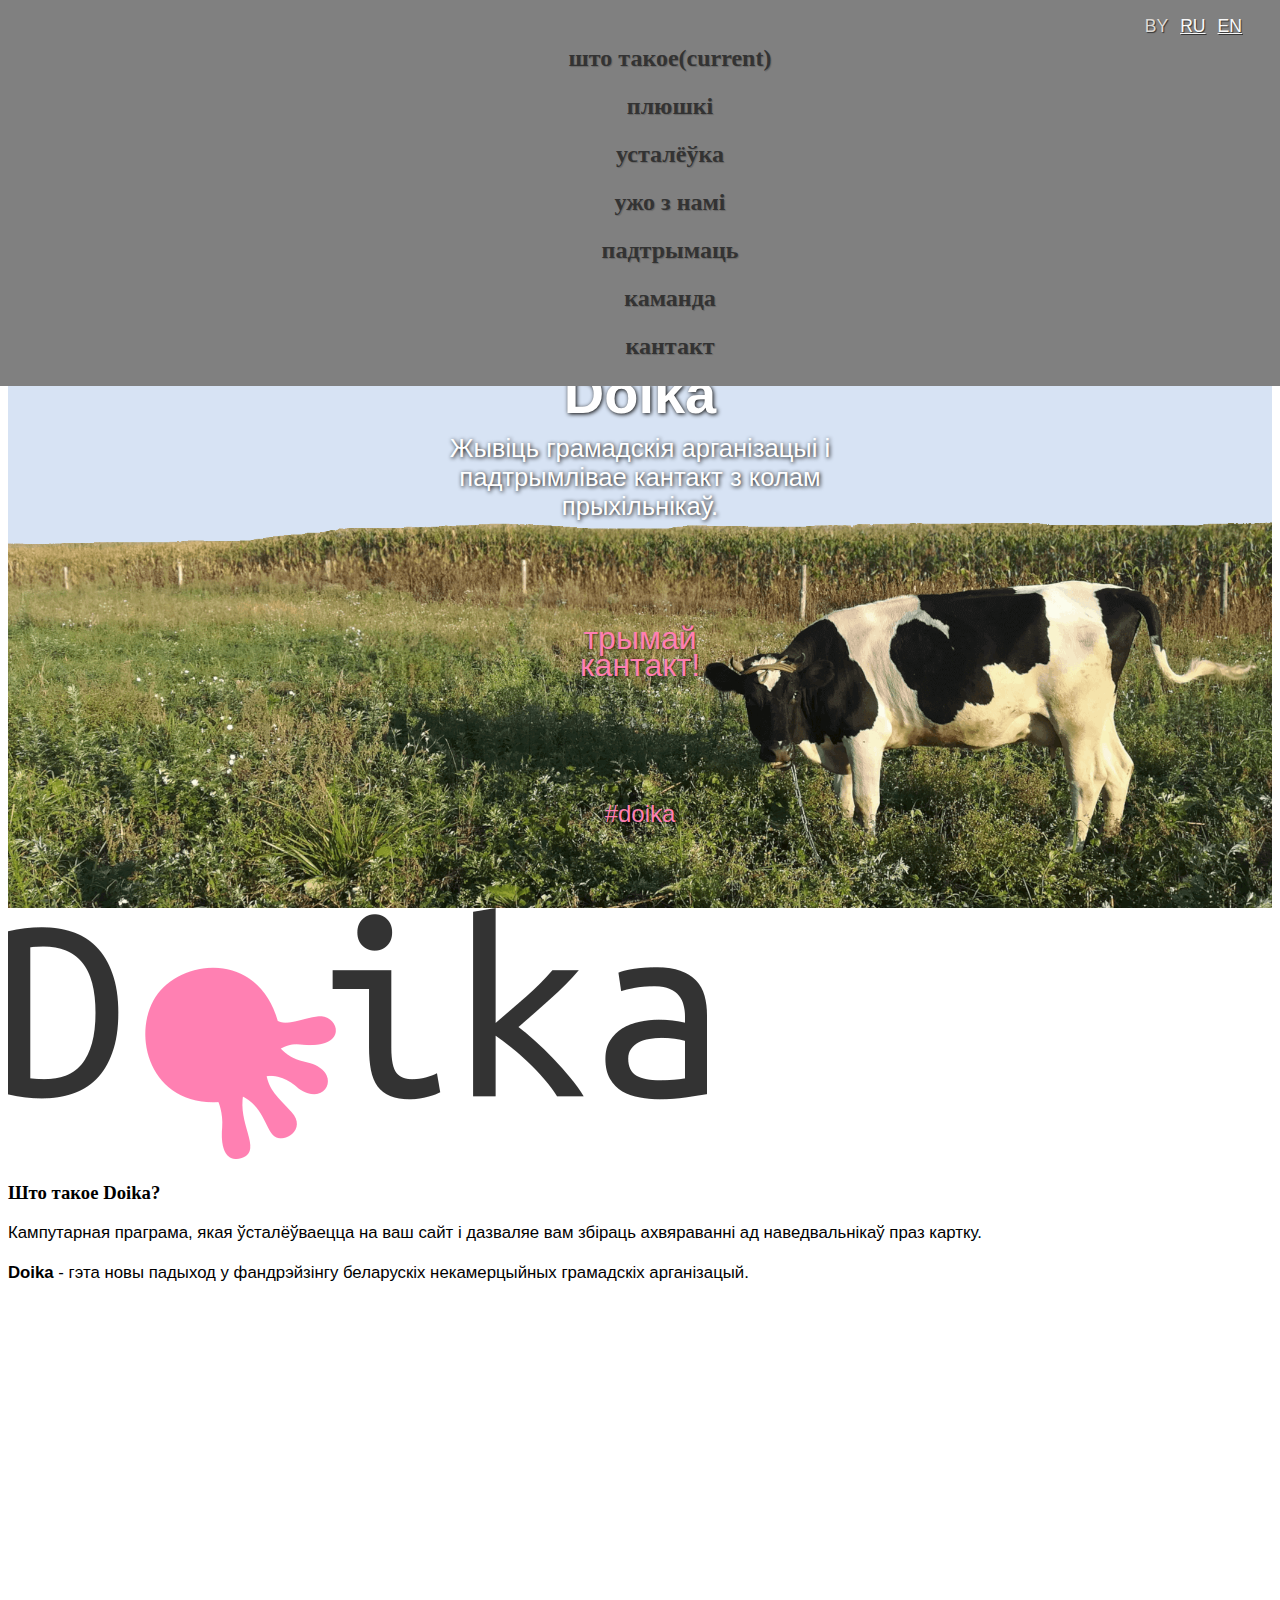
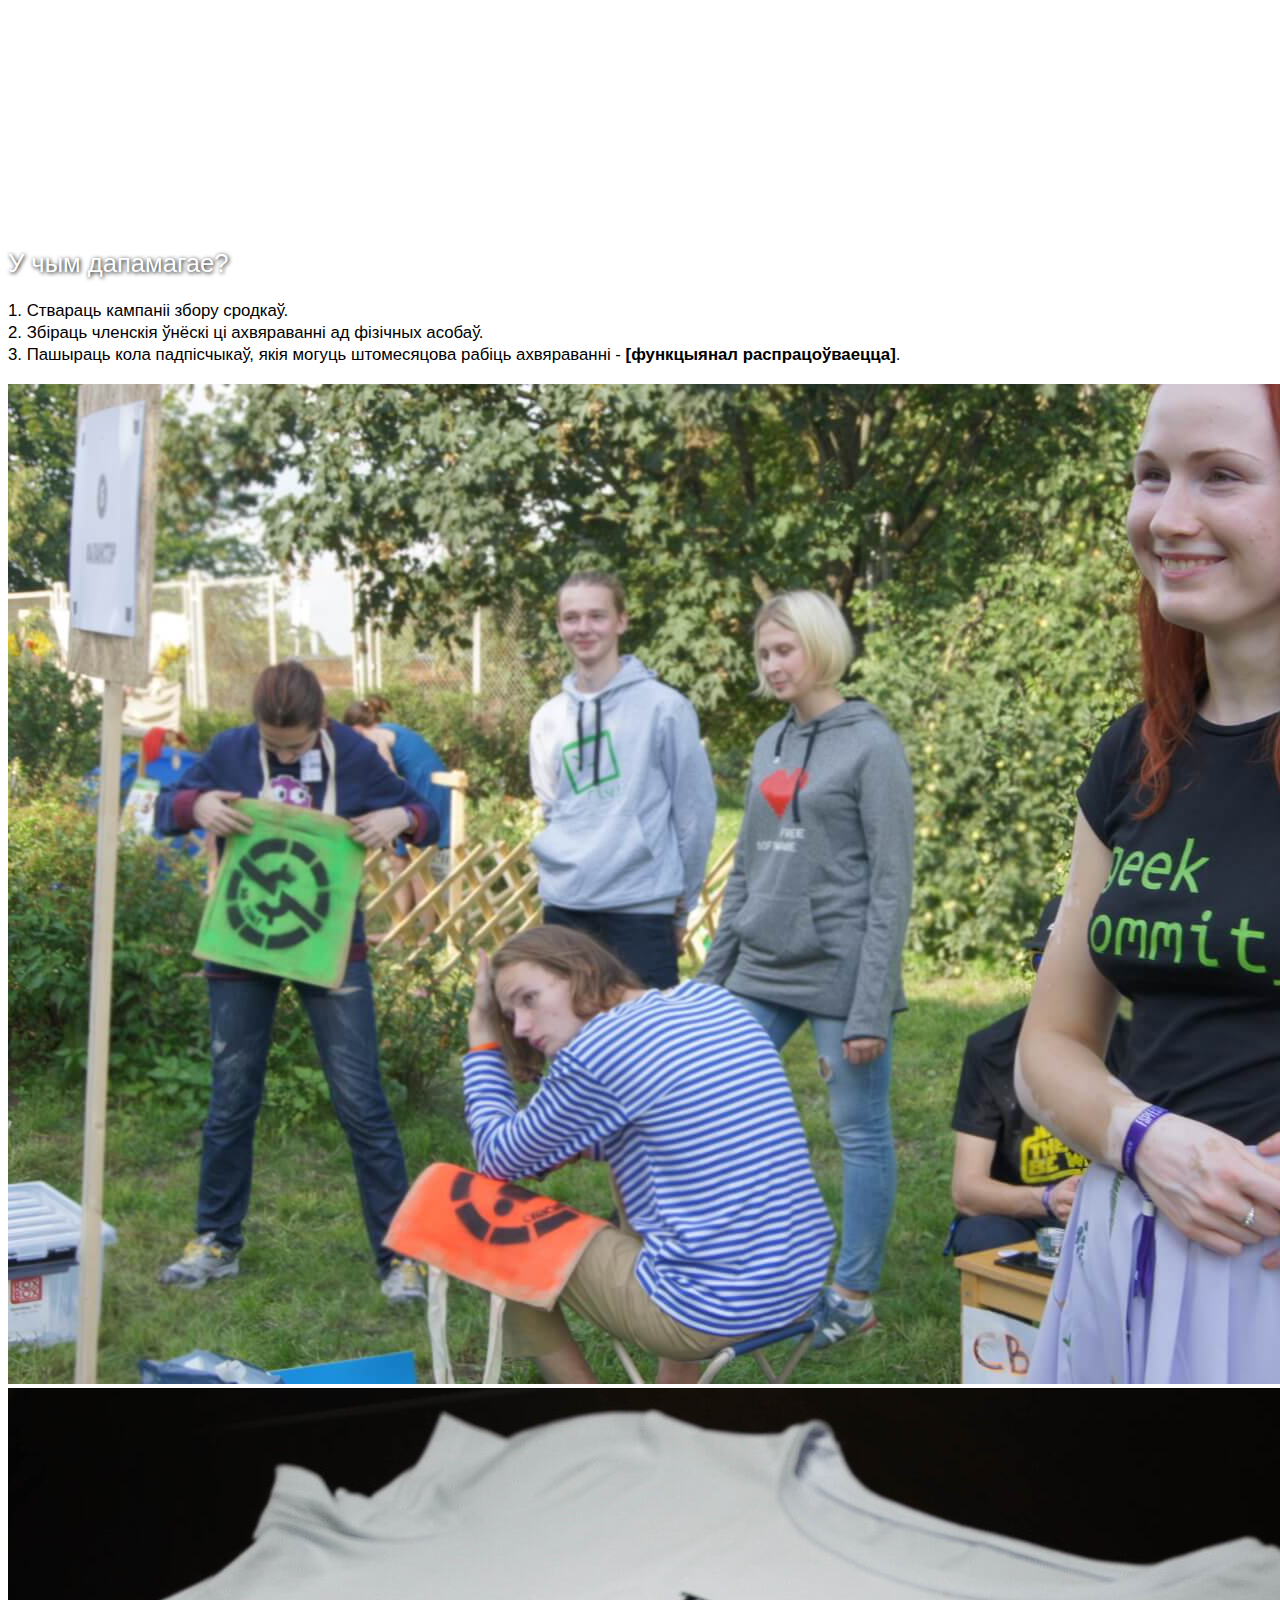
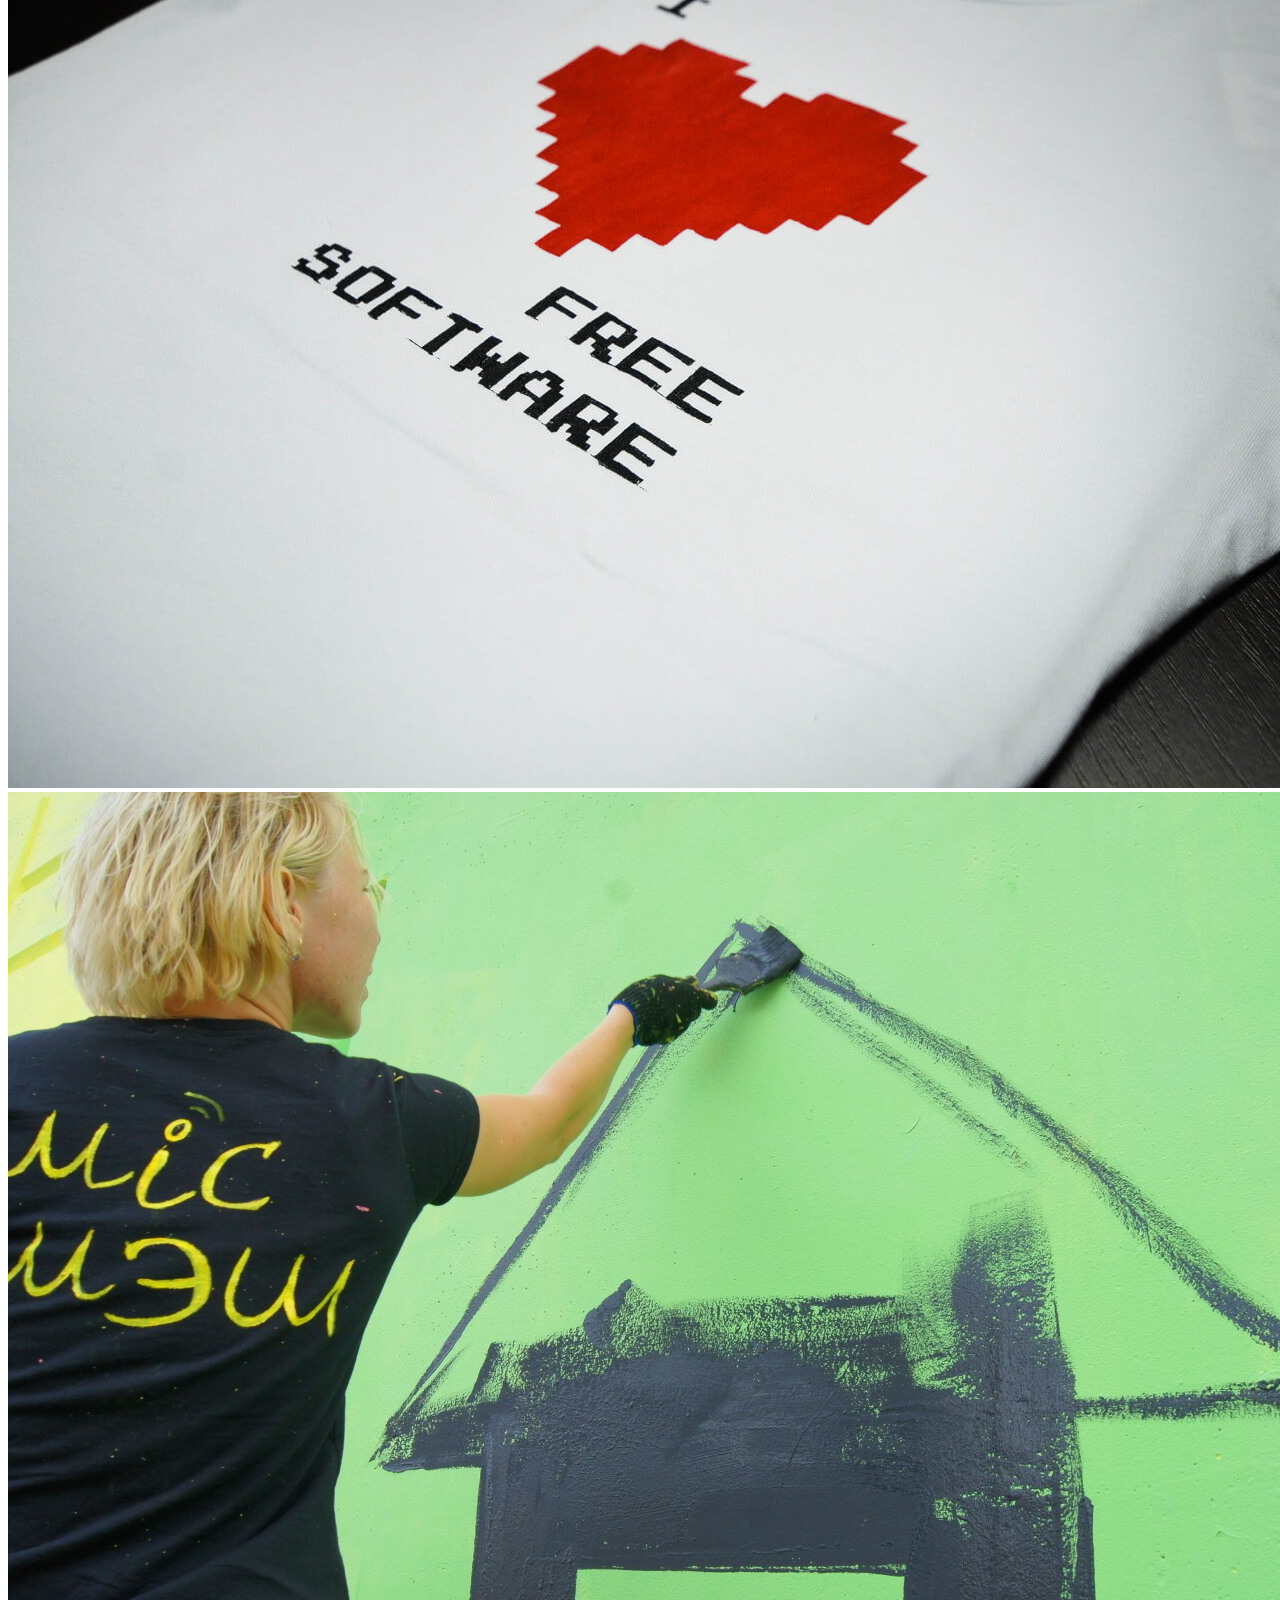
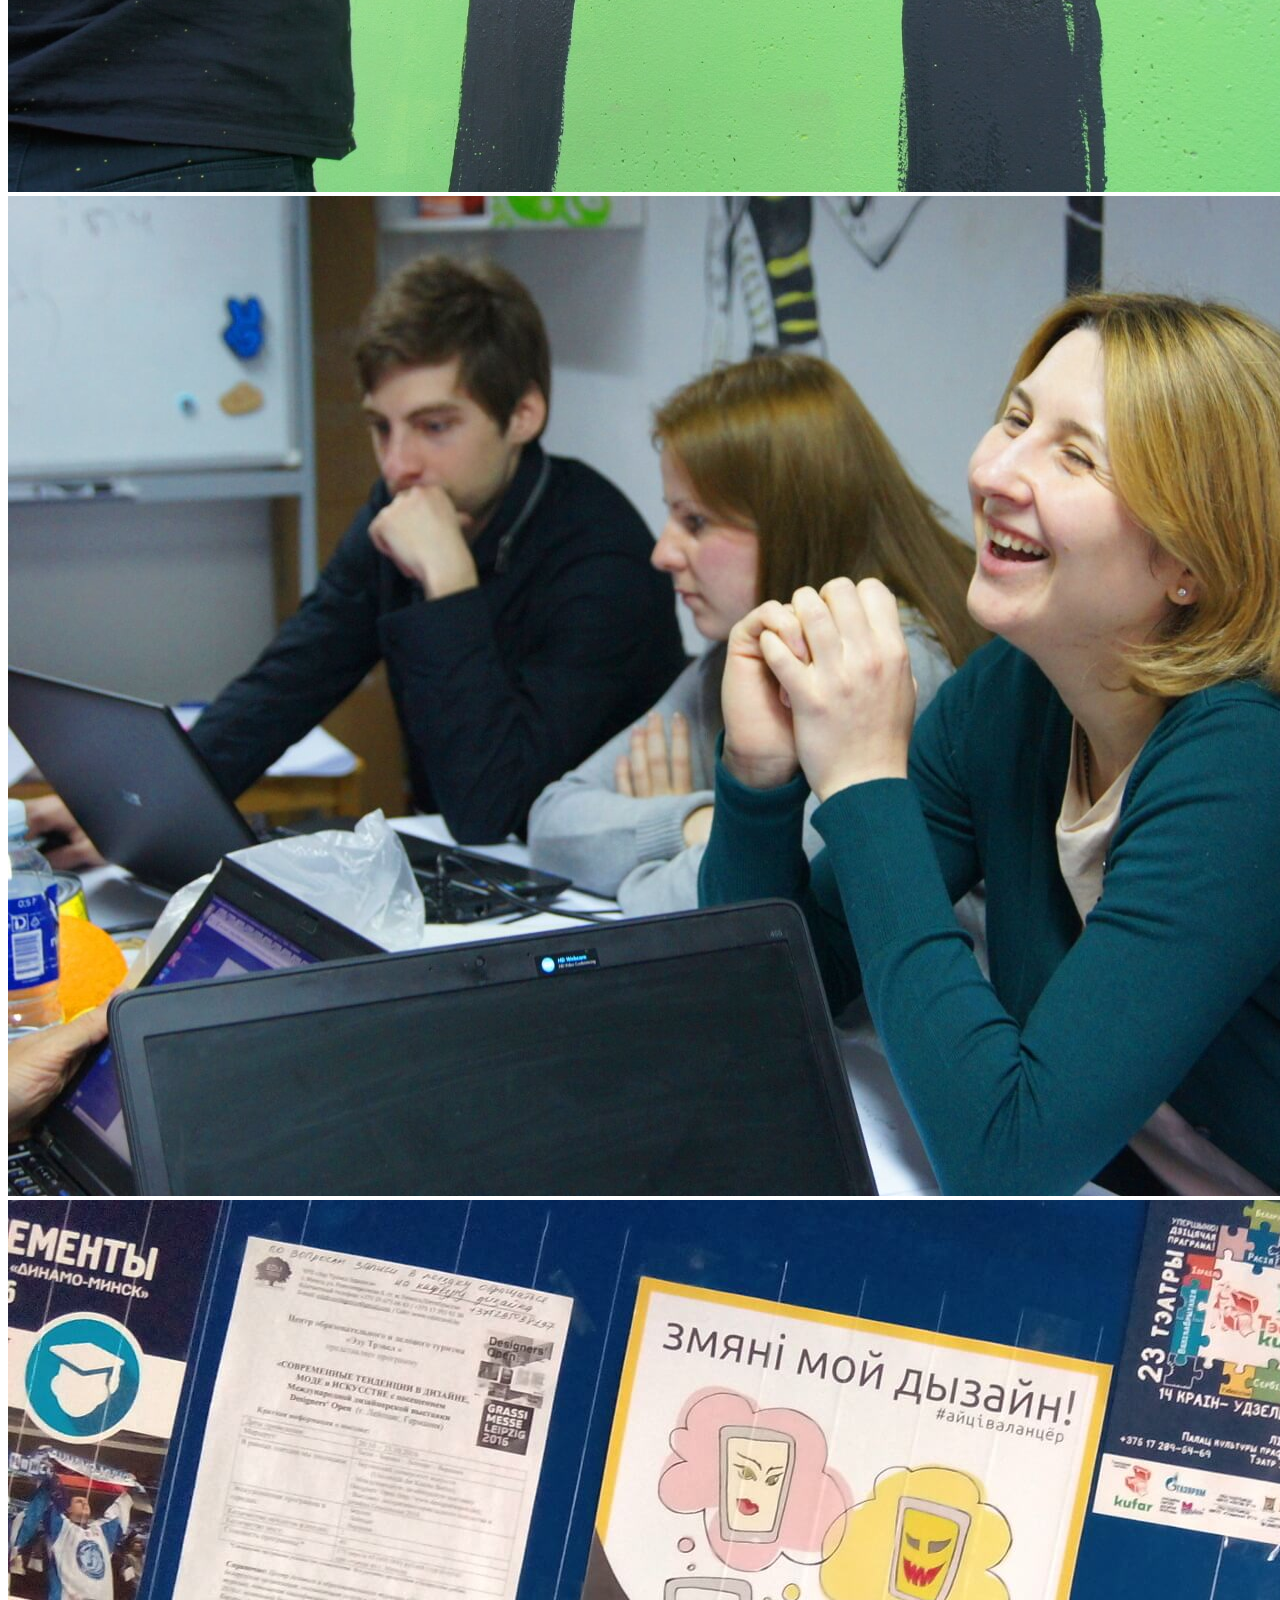
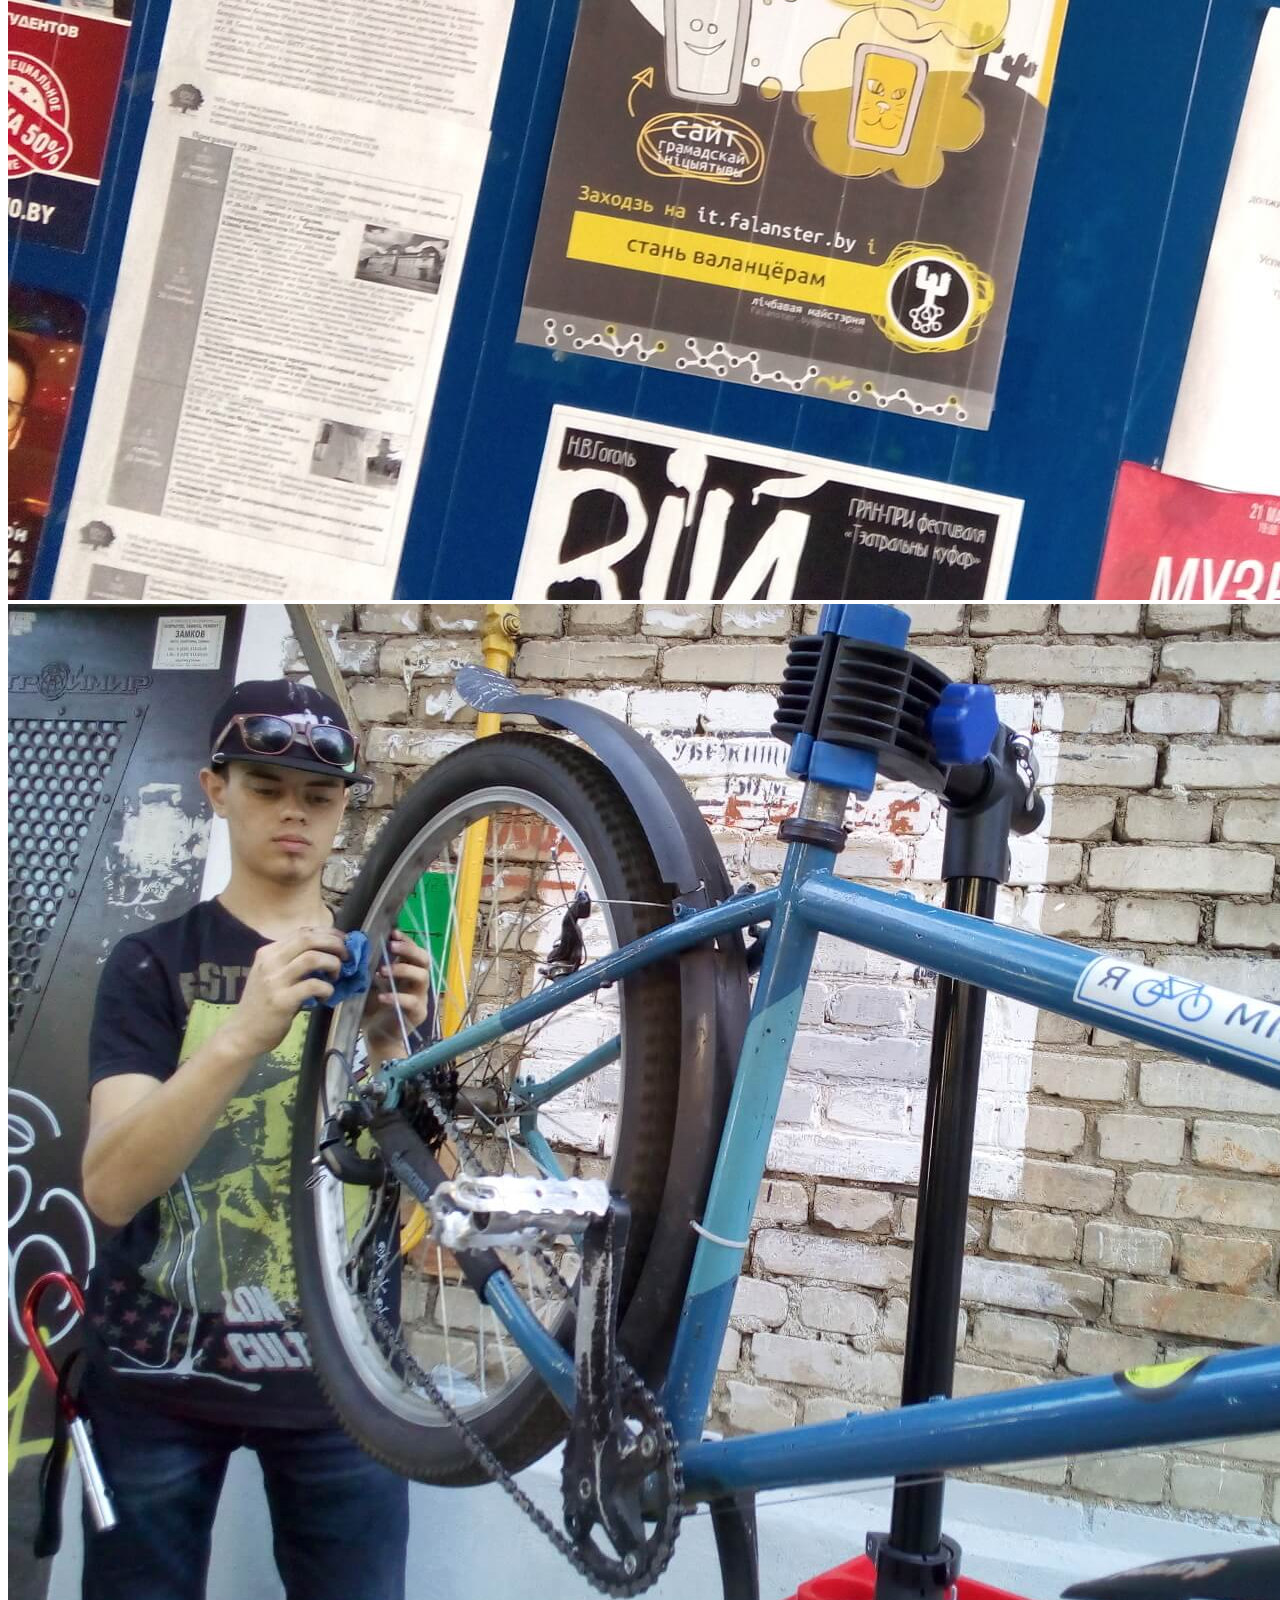
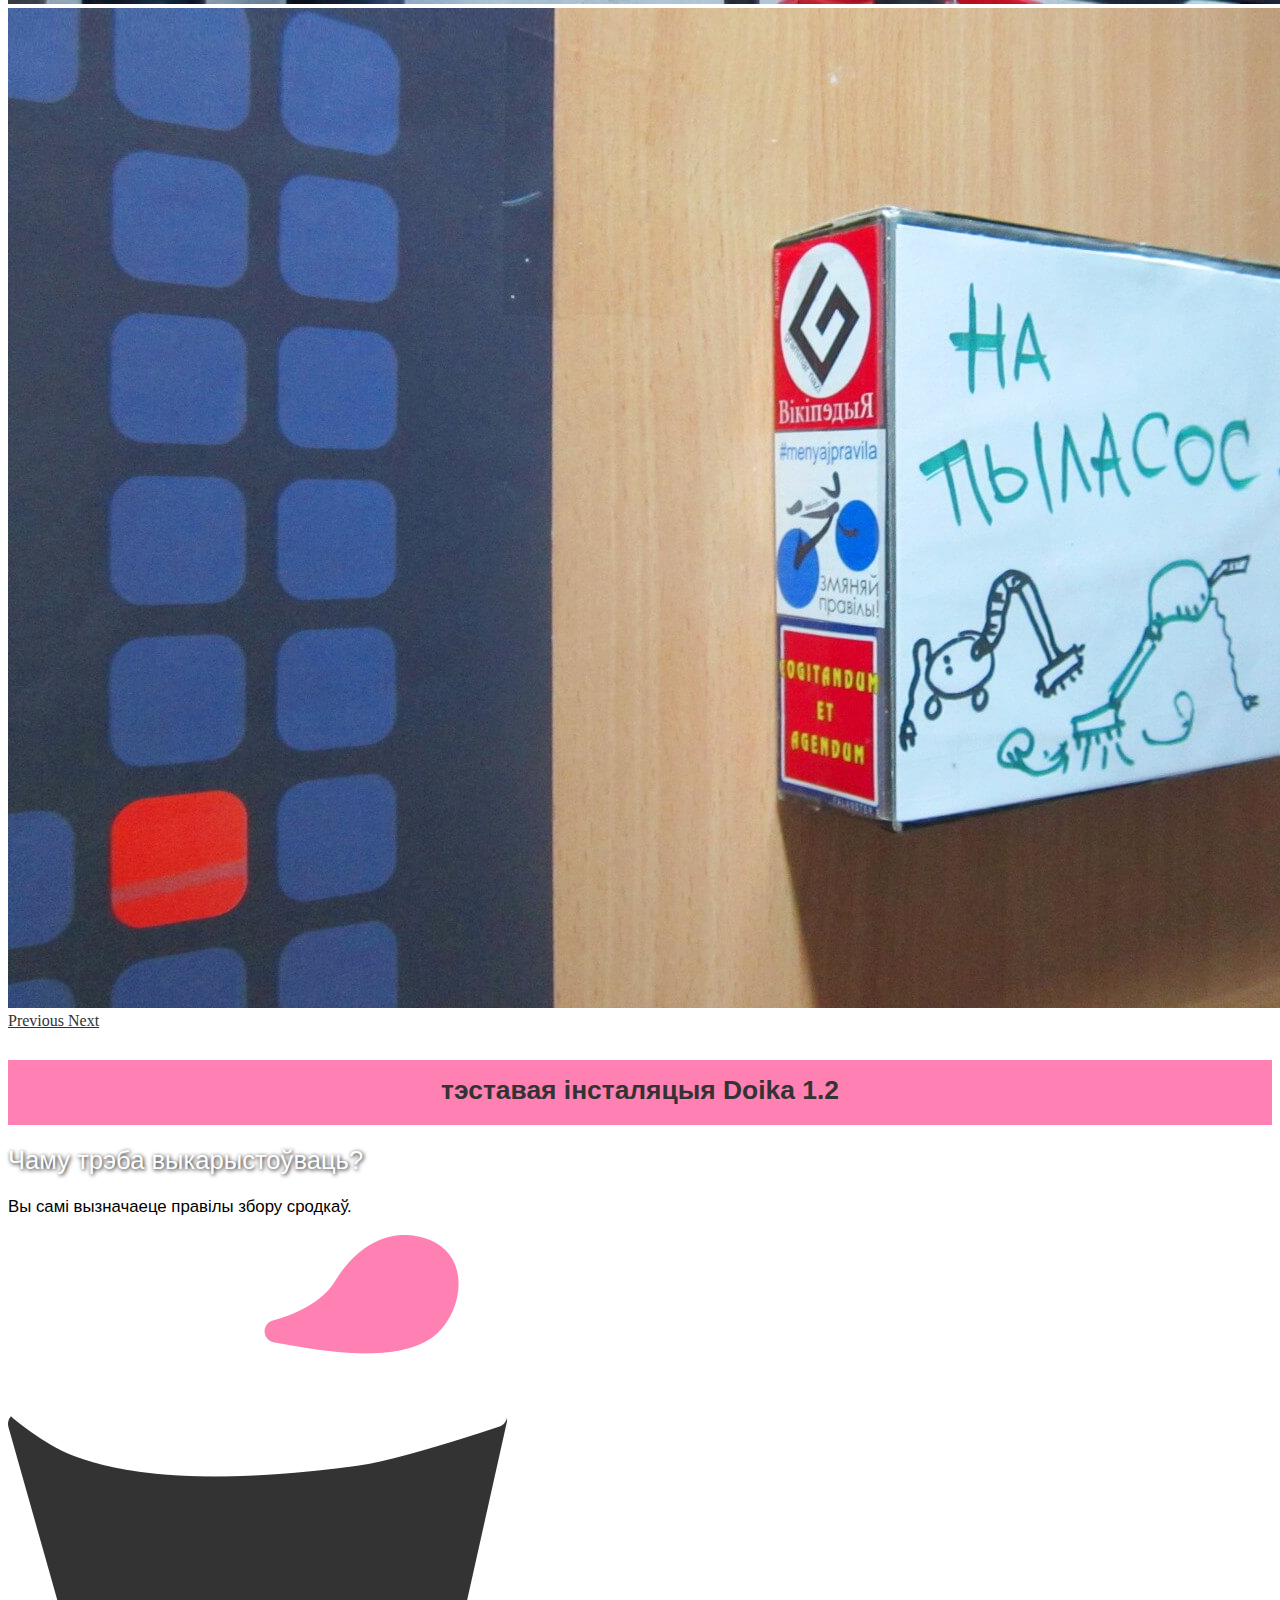
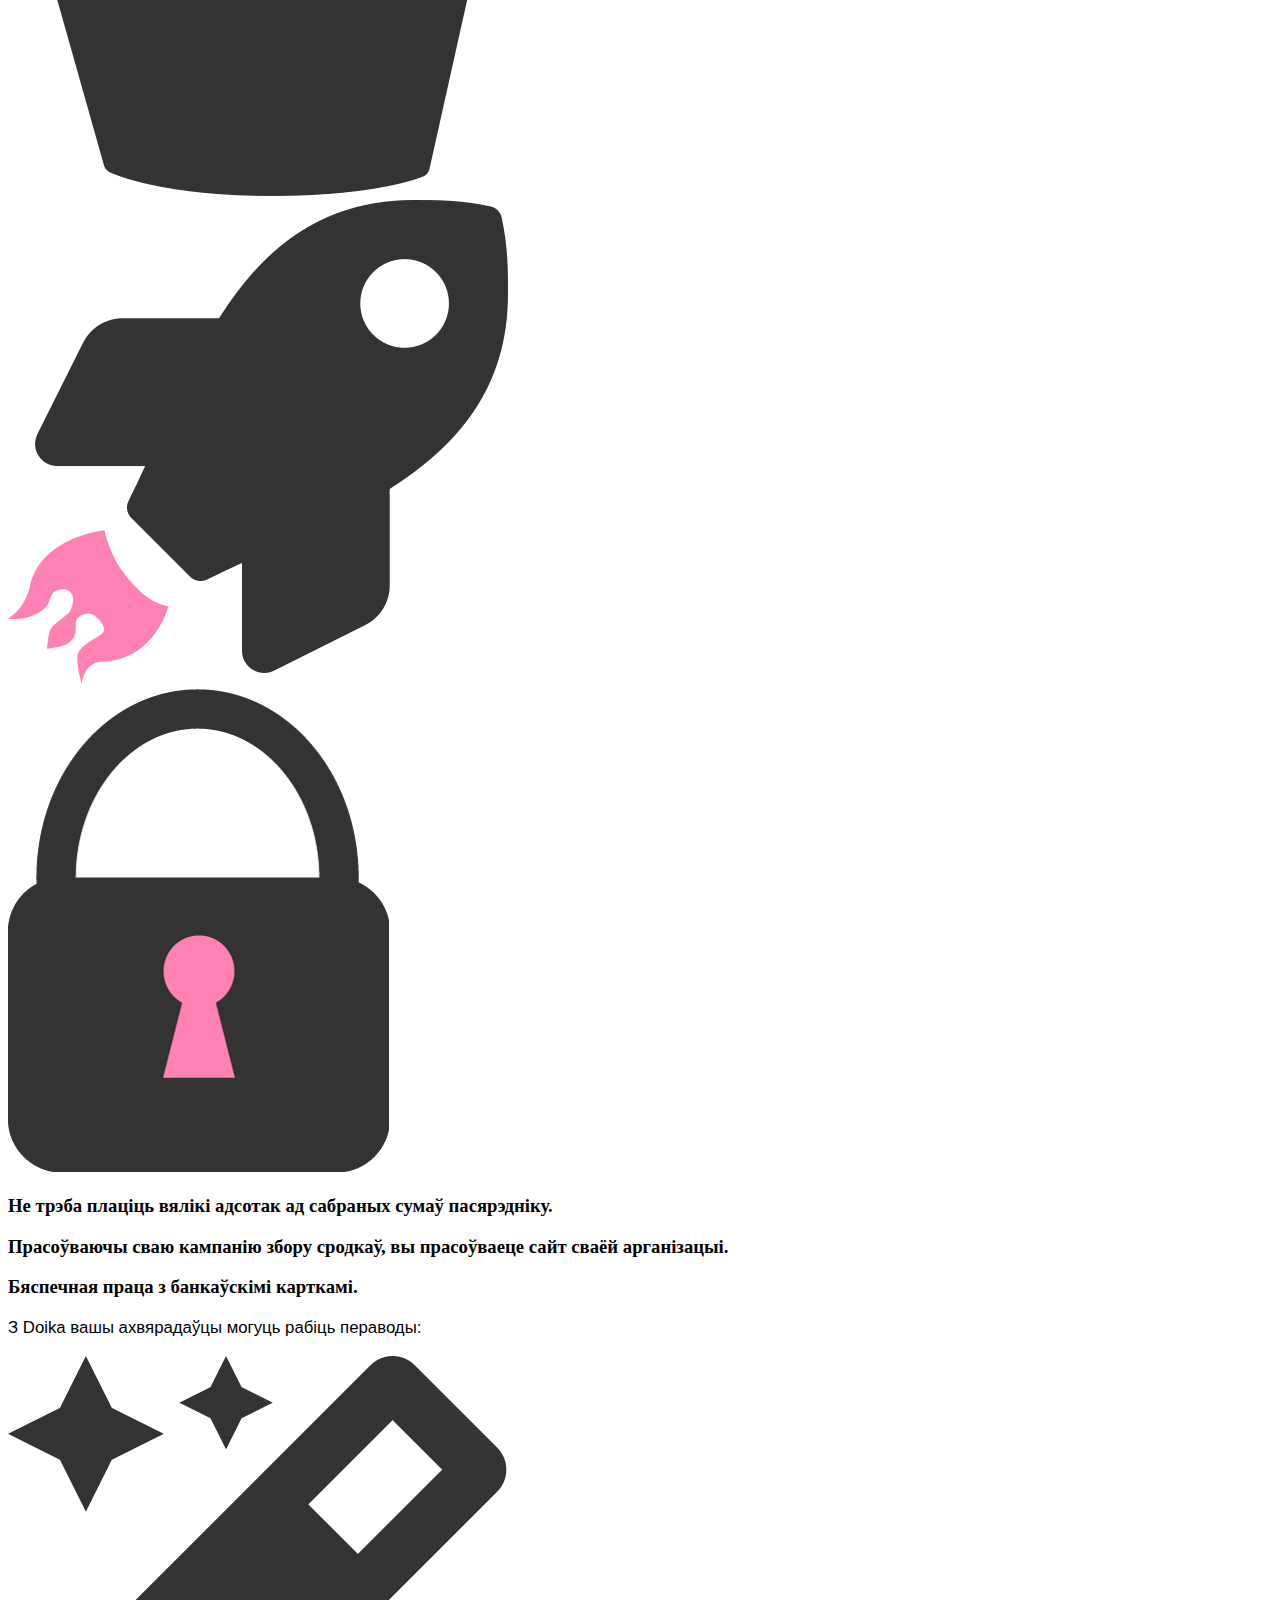
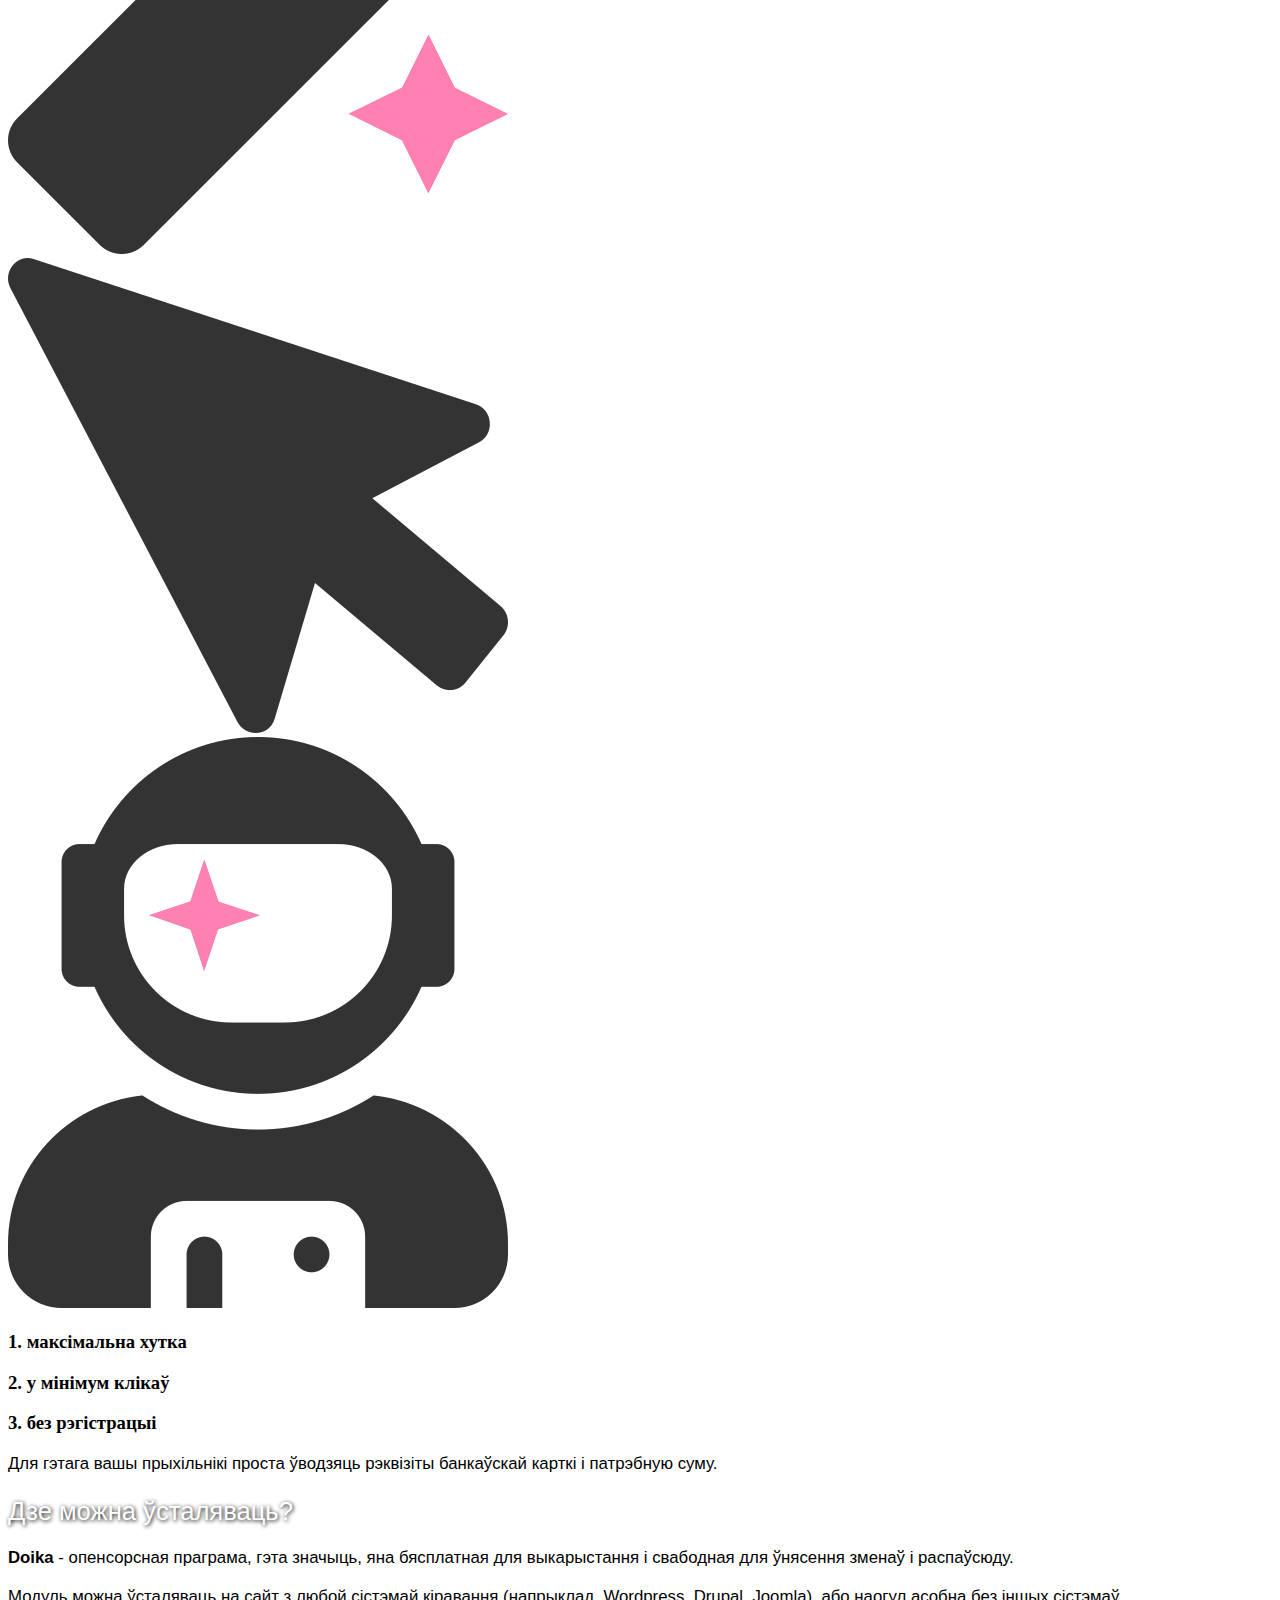
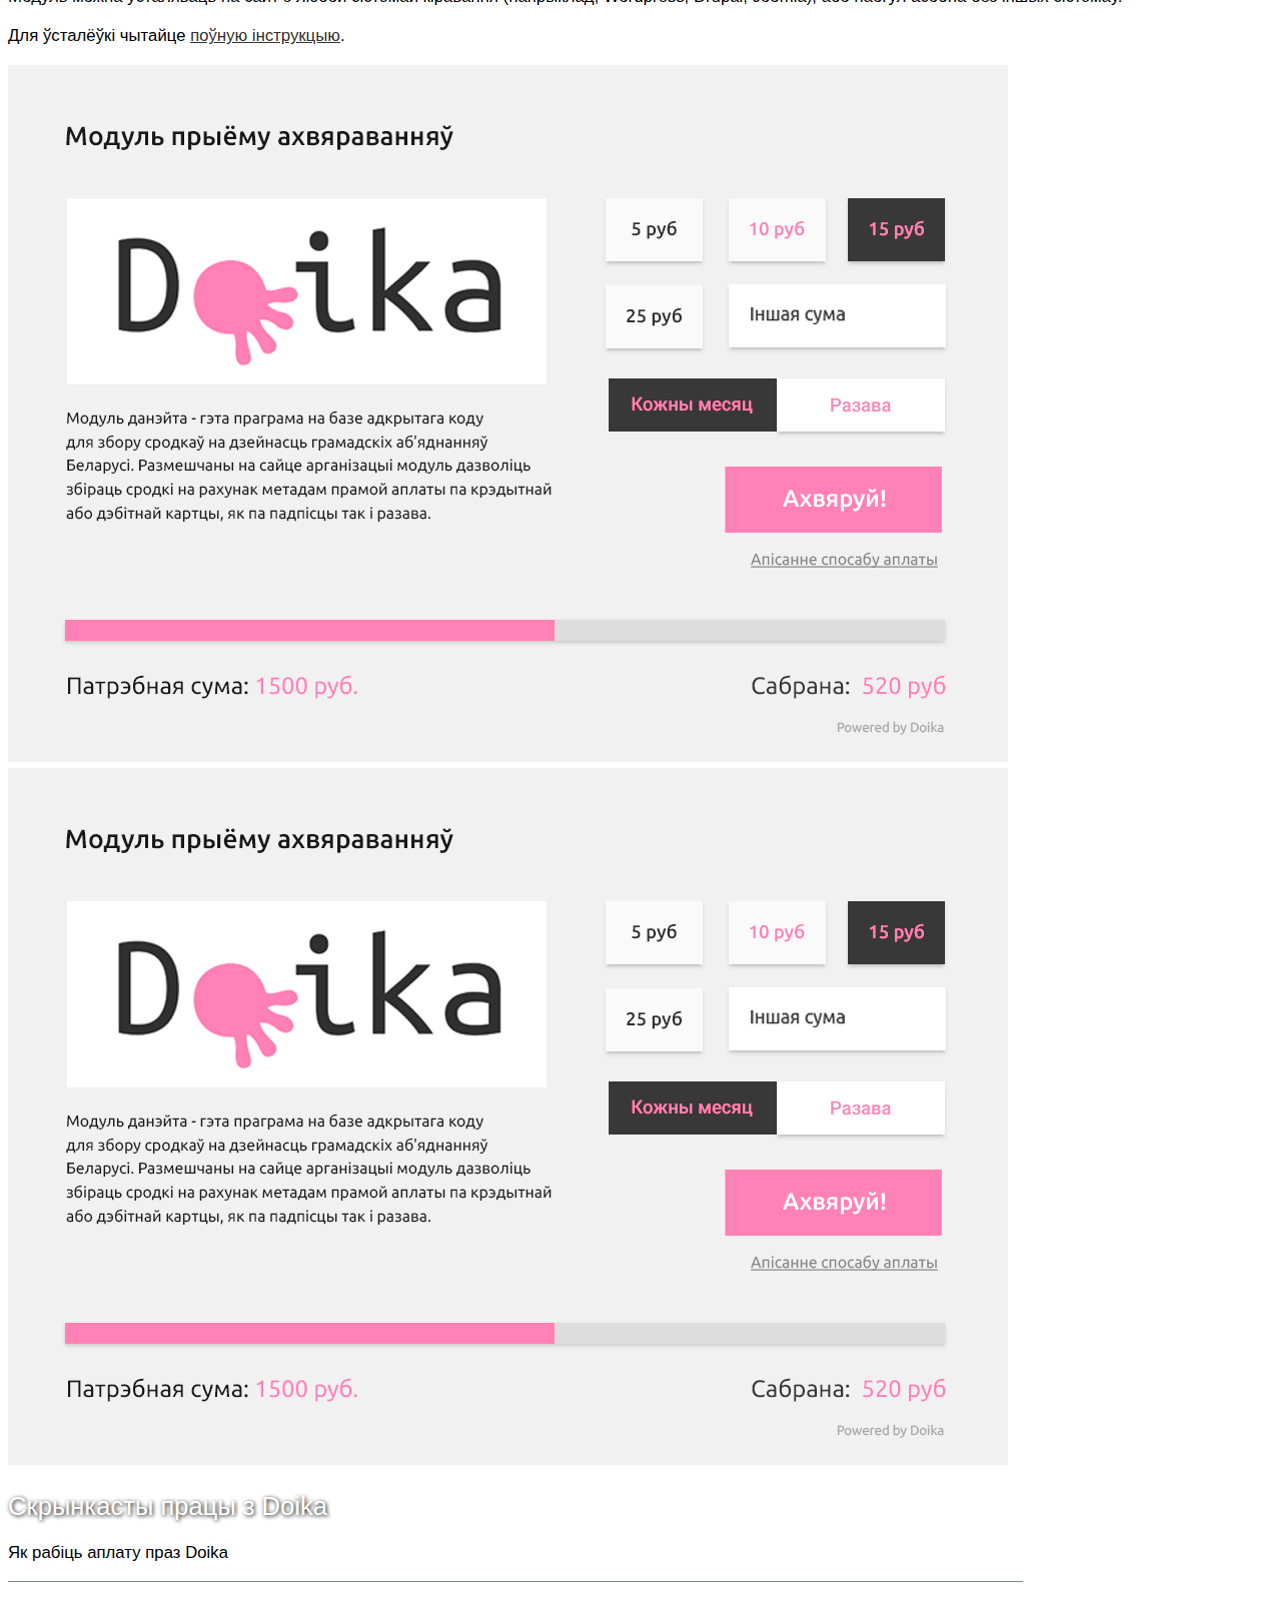
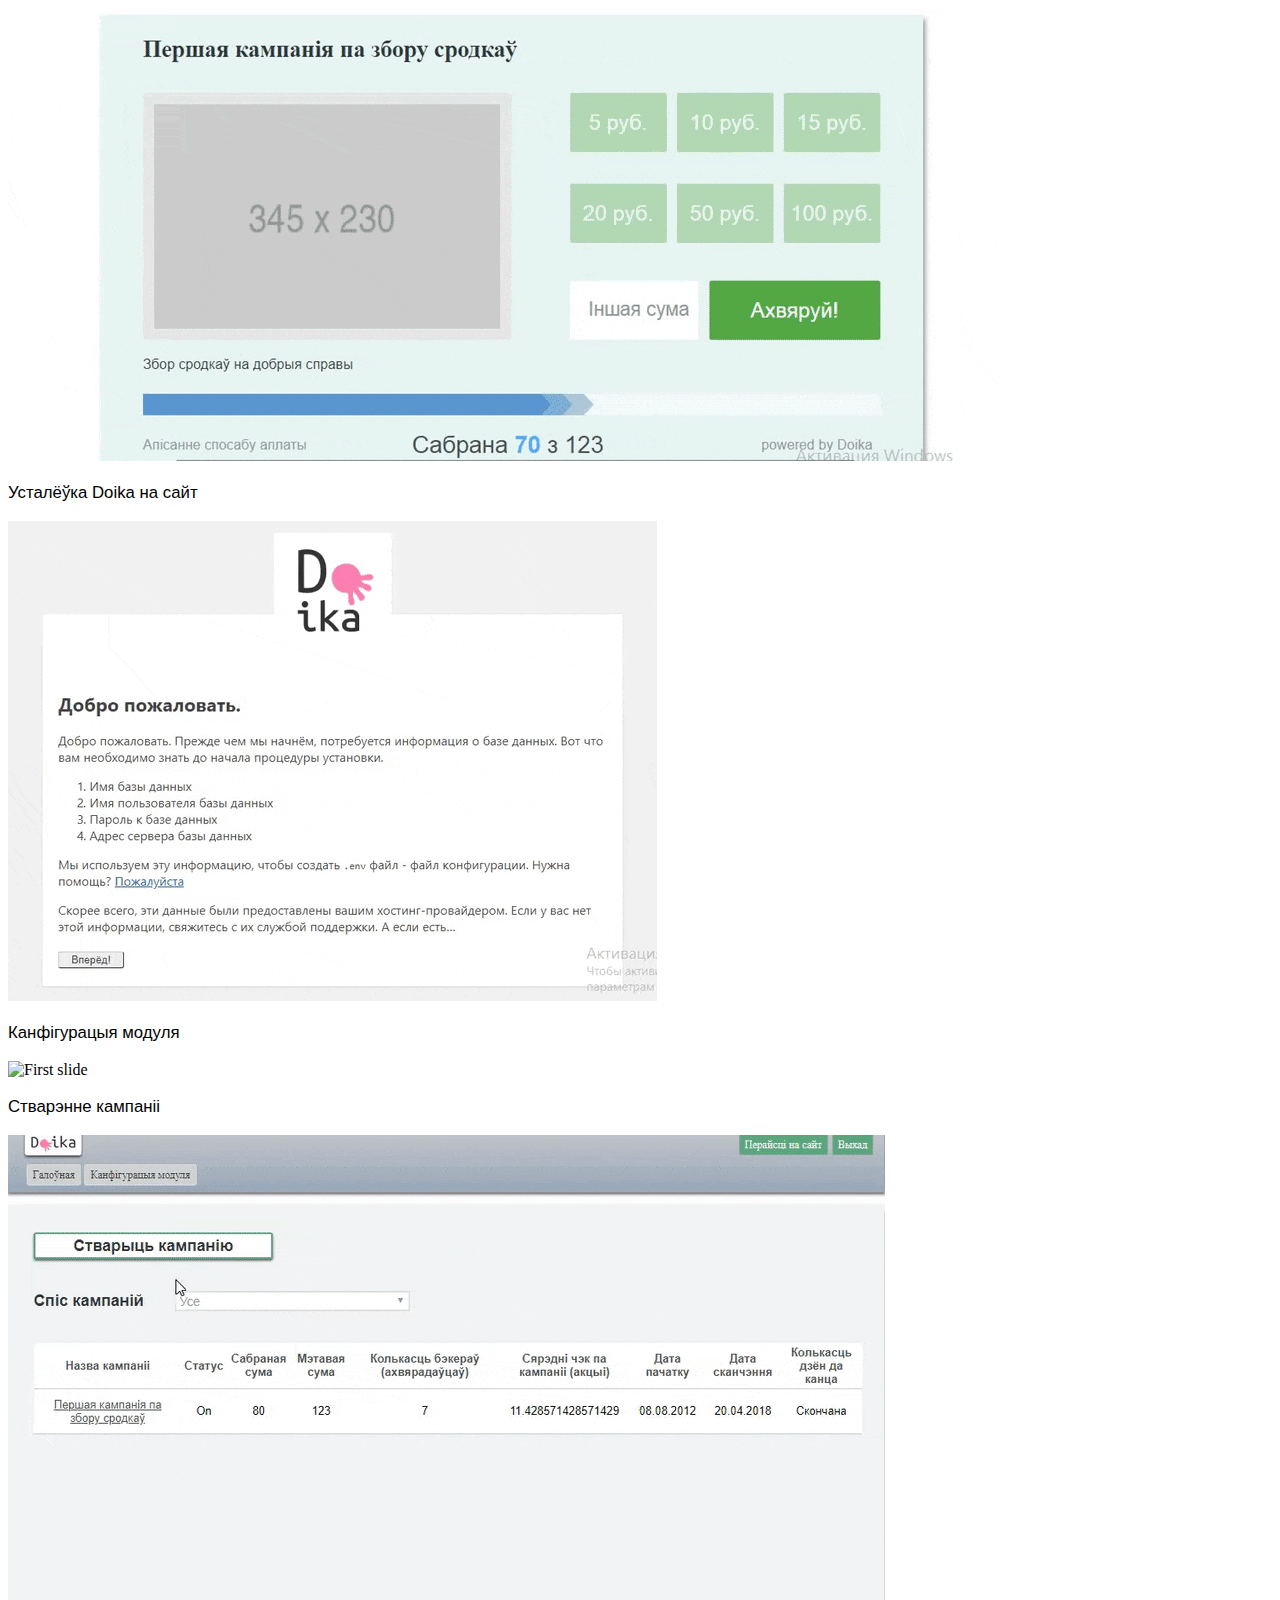
==== commit 083ff840: "Add files via upload" ====
--- a/index.html
+++ b/index.html
@@ -1,660 +1,692 @@
-<!DOCTYPE html>
-<html lang="be">
-  <head>
-    <meta charset="UTF-8">
-    <meta name="viewport" content="width=device-width,initial-scale=1">
-    <meta http-equiv="X-UA-Compatible" content="IE=Edge">
-    <title>Doika</title>
-    <link rel="shortcut icon" type="image/png" href="img/favicon.png">
-    <link rel="apple-touch-icon" href="img/favicon.png">
-    <link rel="stylesheet" href="css/bootstrap.min.css">
-    <link rel="stylesheet" href="css/general.css">
-    <link rel="stylesheet" href="css/about-us.css">
-    <link rel="stylesheet" href="css/cc-icons.css">
-    <link rel="stylesheet" href="css/certification.css">
-    <link rel="stylesheet" href="css/contacts.css">
-    <link rel="stylesheet" href="css/contact-us.css">
-    <link rel="stylesheet" href="css/font-awesome.css">
-    <link rel="stylesheet" href="css/fonts.css">
-    <link rel="stylesheet" href="css/footer.css?v=3.0">
-    <link rel="stylesheet" href="css/header.css">
-    <link rel="stylesheet" href="css/history.css">
-    <link rel="stylesheet" href="css/links.css">
-    <link rel="stylesheet" href="css/mission.css">
-    <link rel="stylesheet" href="css/our-work.css">
- </head>
-
-  <body>
-    <header class="header">
-      <nav class="navbar navbar-expand-lg">
-        <button class="navbar-toggler custom-toggler" type="button" data-toggle="collapse" data-target="#navbarNav" aria-controls="navbarNav" aria-expanded="false" aria-label="Toggle navigation">
-          <span class="fa fa-bars navbar-toggler-icon"></span>
-        </button>
-        <div class="collapse navbar-collapse" id="navbarNav">
-          <ul class="navbar-nav">
-            <li class="nav-item active">
-              <a class="nav-link" href="#about-us">што такое<span class="sr-only">(current)</span></a>
-            </li>
-            <li class="nav-item">
-              <a class="nav-link" href="#our-work">плюшкі</a>
-            </li>
-            <li class="nav-item">
-              <a class="nav-link" href="#certification">усталёўка</a>
-            </li>
-            <li class="nav-item">
-              <a class="nav-link" href="#links2">ужо з намі</a>
-            </li>
-            <li class="nav-item">
-              <a class="nav-link" href="#history">падтрымаць</a>
-            </li>
-            <li class="nav-item">
-              <a class="nav-link" href="#links">каманда</a>
-            </li>
-            <li class="nav-item">
-              <a class="nav-link" href="#contact-us">кантакт</a>
-            </li>
-          </ul>
-        </div>
-
-
-        <ul class="language-switcher d-flex">
-          <li class="nav-item language-switcher__item">
-            <a class="nav-link language-switcher__item_active" href="index.html">BY</a>
-          </li>
-          <li class="nav-item language-switcher__item">
-            <a class="nav-link" href="index-ru.html">RU</a>
-          </li>
-          <li class="nav-item language-switcher__item">
-            <a class="nav-link" href="index-en.html">EN</a>
-          </li>
-        </ul>
-
-
-      </nav>
-      <img class="header__logo img-responsive" src="img/logo.png" alt="creative commons logo"/>
-      <h1 class="header__title">Doika</h1>
-      <h2 class="header__subtitle">Жывіць грамадскія арганізацыі і падтрымлівае кантакт з колам прыхільнікаў.</h2>
-      <p class="header__slogan">трымай кантакт!</p>
-      <a class="header__hashtag" href="https://twitter.com/hashtag/doika">#doika</a>
-    </header>
-
-    <section id="about-us" class="about-us container">
-      <div class="row">
-        <div class="col-xl-12 mx-xl-auto">
-
-
-          <article class="article">
-            <div class="row flex-column-reverse flex-lg-row">
-              <div class="col-lg-6 article__img d-flex">
-                <img src="img/doika_2_2_trans.png" alt="Doika Logo" >
-              </div>
-              <div class="col-lg-6 article__text-wrapper">
-                <h3 class="article__title">Што такое Doika?</h3>
-                <p class="article__text">Кампутарная праграма, якая ўсталёўваецца на ваш сайт і дазваляе вам збіраць ахвяраванні ад наведвальнікаў праз картку.
-                </p>
-                <p class="article__text"><strong>Doika</strong> - гэта новы падыход у фандрэйзінгу беларускіх некамерцыйных грамадскіх арганізацый.
-                </p>
-              </div>
-            </div>
-          </article>
-
-        </div>
-      </div>
-    </section>
-
-    <section id="mission" class="mission">
-      <div class="container text-center">
-        <h2 class="mission__title">У чым дапамагае?</h2>
-        <div class="row">
-<!--
-          <span class="mission__text_marked">Стварэнне спрыяльных умоваў для творчасці, перадачы ведаў, эканамічных адносінаў, пабудаваных на адкрытых прынцыпах, і ёсць задача праекта “Градка”.</span>
--->
-          <p class="mission__text mission_big">1. Ствараць кампаніі збору сродкаў.</br>
-		2. Збіраць членскія ўнёскі ці ахвяраванні ад фізічных асобаў.</br>
-		3. Пашыраць кола падпісчыкаў, якія могуць штомесяцова рабіць ахвяраванні - <strong>[функцыянал распрацоўваецца]</strong>.
-	  </p>
-
-
-<!--              <div class="carousel-item active">
-                <img class="d-block img-fluid" src="img/vylaziny_1_2.JPG" alt="First slide">
-              </div>
--->
-
-	<div id="mission__carousel" class="carousel slide" data-interval="false" data-ride="carousel">
-            <div class="carousel-inner" role="listbox">
-              <div class="carousel-item">
-                <img class="d-block img-fluid" src="img/slide_6.jpg" alt="First slide">
-              </div>
-              <div class="carousel-item active">
-                <img class="d-block img-fluid" src="img/slide_2.jpg" alt="First slide">
-              </div>
-              <div class="carousel-item">
-                <img class="d-block img-fluid" src="img/slide_1.jpg" alt="First slide">
-              </div>
-              <div class="carousel-item">
-                <img class="d-block img-fluid" src="img/slide_3.jpg" alt="Second slide">
-              </div>
-              <div class="carousel-item">
-                <img class="d-block img-fluid" src="img/slide_4.jpg" alt="Third slide">
-              </div>
-              <div class="carousel-item">
-                <img class="d-block img-fluid" src="img/slide_5.jpg" alt="Forth slide">
-              </div>
-              <div class="carousel-item">
-                <img class="d-block img-fluid" src="img/slide_7.jpg" alt="Fifth slide">
-              </div>
-
-            </div>
-            <a class="carousel-control-prev" href="#mission__carousel" role="button" data-slide="prev">
-             <span class="carousel-control-prev-icon" aria-hidden="true"></span>
-             <span class="sr-only">Previous</span>
-            </a>
-            <a class="carousel-control-next" href="#mission__carousel" role="button" data-slide="next">
-             <span class="carousel-control-next-icon" aria-hidden="true"></span>
-             <span class="sr-only">Next</span>
-            </a>
-	</div>
-        <a class="button nav-link" href="https://it2donate-wordpress.falanster.by/">тэставая інсталяцыя Doika 1.2</a>
-
-        </div>
-
-      </div>
-    </section>
-
-
-    <section id="our-work" class="our-work">
-      <div class="container text-center">
-          <h2 class="our-work__title">Чаму трэба выкарыстоўваць?</h2>
-
-<div class="">
-
-<!--	<span class="mission__text_marked">Вы самі вызначаеце правілы збору сродкаў.</span>
--->
-        <p class="">Вы самі вызначаеце правілы збору сродкаў.</p>
-
-        <div class="row flex-nowrap">
-              <div class="col-lg-4 our-work__title-image">
-
-                <img class="img-responsive" src="img/milk5.png" alt="Садавіна">
-
-              </div>
-              <div class="col-lg-4 our-work__title-image">
-                <img class="img-responsive" src="img/rocket-solid.png" alt="Садавіна">
-              </div>
-              <div class="col-lg-4 our-work__title-image">
-                <img class="img-responsive" src="img/lock484.png" alt="Садавіна">
-              </div>
-        </div>
-        <div class="row descriptions">
-          <article class="work-description col-lg-4">
-            <h3 class="work-description__title">Не трэба плаціць вялікі адсотак ад сабраных сумаў пасярэдніку.</h3>
-
-
-
-          </article>
-          <article class="work-description col-lg-4">
-            <h3 class="work-description__title">Прасоўваючы сваю кампанію збору сродкаў, вы прасоўваеце сайт сваёй арганізацыі.</h3>
-
-
-
-          </article>
-          <article class="work-description col-lg-4">
-            <h3 class="work-description__title">Бяспечная праца з банкаўскімі карткамі.</h3>
-          </article>
-        </div>
-
-</div>
-
-	</div>
-
-<div class="mission__text_marked text-center">
-	<p class="">З Doika вашы ахвярадаўцы могуць рабіць пераводы:</spp>
-
-        <div class="row flex-nowrap">
-              <div class="col-lg-4 our-work__title-image">
-
-                <img class="img-responsive" src="img/magic.png" alt="Садавіна">
-
-              </div>
-              <div class="col-lg-4 our-work__title-image">
-                <img class="img-responsive" src="img/mouse.png" alt="Садавіна">
-              </div>
-              <div class="col-lg-4 our-work__title-image">
-                <img class="img-responsive" src="img/astronaut.png" alt="Садавіна">
-              </div>
-        </div>
-        <div class="row descriptions">
-          <article class="work-description col-lg-4">
-            <h3 class="work-description__title">1. максімальна хутка</h3>
-
-
-
-          </article>
-          <article class="work-description col-lg-4">
-            <h3 class="work-description__title">2. у мінімум клікаў</h3>
-
-
-
-          </article>
-          <article class="work-description col-lg-4">
-            <h3 class="work-description__title">3. без рэгістрацыі</h3>
-          </article>
-        </div>
-
-
-	<p class="">Для гэтага вашы прыхільнікі проста ўводзяць рэквізіты банкаўскай карткі і патрэбную суму. </p>
-
-</div>
-
-
-
-      </div>
-    </section>
-
-    <section id="certification" class="certification">
-      <div class="container text-center">
-        <h2 class="certification__title">Дзе можна ўсталяваць?</h2>
-        <div class="row flex-lg-row-reverse">
-          <div class="certification__text col-lg-6">
-            <p>
-              <strong>Doika</strong> - опенсорсная праграма, гэта значыць, яна бясплатная для выкарыстання і свабодная для ўнясення зменаў і распаўсюду.
-              </p>
-              <p>
-              Модуль можна ўсталяваць на сайт з любой сістэмай кіравання (напрыклад, Wordpress, Drupal, Joomla), або наогул асобна без іншых сістэмаў.
-              </p>
-              <p>
-              Для ўсталёўкі чытайце <a href="https://github.com/diglabby/doika_1.2/blob/dev/README.md" target="_blank">поўную інструкцыю</a>.
-            </p>
-          </div>
-          <div class="d-flex col-lg-6">
-            <img class="certification__image image_tablet d-lg-none" src="img/maket.png" alt="Макет">
-            <img class="certification__image image_desktop d-none d-lg-block" src="img/maket.png" alt="Макет">
-          </div>
-        </div>
-
-      </div>
-
-    <section  class="certification_break" >
-      <div class="container text-center">
-
-        <h2 class="certification__title">Скрынкасты працы з Doika</h2>
-	<div class="mission__text_marked text-center">
-	<div id="gif__carousel" class="carousel slide" data-interval="false" data-ride="carousel">
-            <div class="carousel-inner" role="listbox">
-              <div class="carousel-item active">
-        	<p class="gif-text">Як рабіць аплату праз Doika</p>
-                <img class="d-block img-fluid" src="gif/doika_end_gif.gif" alt="First slide">
-              </div>
-              <div class="carousel-item">
-        	<p class="gif-text">Усталёўка Doika на сайт</p>
-                <img class="d-block img-fluid" src="gif/Install_Doika_on_website.gif" alt="First slide">
-              </div>
-              <div class="carousel-item">
-        	<p class="gif-text">Канфігурацыя модуля</p>
-                <img class="d-block img-fluid" src="gif/image_of_configuration.gif" alt="First slide">
-              </div>
-              <div class="carousel-item">
-        	<p class="gif-text">Стварэнне кампаніі</p>
-                <img class="d-block img-fluid" src="gif/Doika_GIF_How_to_use_again.gif" alt="Second slide">
-              </div>
-
-            </div>
-            <a class="carousel-control-prev" href="#gif__carousel" role="button" data-slide="prev">
-             <span class="carousel-control-prev-icon" aria-hidden="true"></span>
-             <span class="sr-only">Previous</span>
-            </a>
-            <a class="carousel-control-next" href="#gif__carousel" role="button" data-slide="next">
-             <span class="carousel-control-next-icon" aria-hidden="true"></span>
-             <span class="sr-only">Next</span>
-            </a>
-	</div>
-	</div>
-	</div>
-</section>
-    </section>
-
-       <div class="d-flex">
-        <a class="button col-lg-6 install install-by" href="https://github.com/diglabby/doika_1.2/blob/dev/README.md">усталюй Doika 1.2</a>
-        <a class="button col-lg-6 install help help-by" href="https://docs.google.com/forms/d/e/1FAIpQLSfdYiBICHreermuLqSR0WglWAKjteLY8kQ89COXRtBEGR77mg/viewform">дапаможам усталяваць</a>
-       </div>
-
-
-
-
-    <section id="links2" class="links">
-      <div class="container text-center partners">
-        <h2 class="our-work__title">Ужо выкарыстоўваюць Doika</h2>
-
-     <div id="links__carousel" class="carousel slide" data-interval="false" data-ride="carousel">
-     <div class="carousel-inner" role="listbox">
-
-       <div class="carousel-item active">
-       <div class="row">
-
-          <div class="col-lg-3">
-	    <div class="links__image">
-             <a href="https://it.falanster.by/">
-              <img src="img/partners/lm_3.png" alt="Лічбавая Майстэрня">
-             </a>
-            </div>
-          </div>
-
-          <div class="col-lg-3">
-	    <div class="links__image">
-             <a href="https://oeec.by/support-oeec/">
-              <img src="img/partners/oeec_2.png" alt="Офіс еўрапейскай экспертызы і камунікацый">
-             </a>
-            </div>
-          </div>
-
-          <div class="col-lg-3">
-	    <div class="links__image">
-             <a href="https://wingsangels.by/">
-              <img src="img/partners/kryly_a.png" alt="Крылы Анёлаў">
-             </a>
-            </div>
-          </div>
-
-          <div class="col-lg-3">
-	    <div class="links__image">
-             <a href="https://vstrecha.by/contact/sbor-sredstv.html">
-              <img src="img/partners/vstrecha_2.png" alt="Встреча">
-             </a>
-            </div>
-          </div>
-
-        </div>
-        </div>
-
-        <div class="carousel-item">
-        <div class="row">
-
-
-          <div class="col-lg-3">
-	    <div class="links__image">
-             <a href="https://teatrkh.by/">
-              <img src="img/partners/kh.jpg" alt="Тэатр Крылы Халопа">
-             </a>
-            </div>
-          </div>
-
-          <div class="col-lg-3">
-	    <div class="links__image">
-             <a href="http://humanlibrary.by/">
-              <img src="img/partners/humanlib_2.png" alt="Жывая Бібліятэка">
-             </a>
-            </div>
-          </div>
-
-          <div class="col-lg-3">
-	    <div class="links__image">
-             <a href="https://rodnye.by/information/support/">
-              <img src="img/partners/rodnye_2.png"  alt="Родныя Людзі">
-             </a>
-            </div>
-          </div>
-
-          <div class="col-lg-3">
-	    <div class="links__image">
-             <a href="https://povestka.by/">
-              <img src="img/partners/prizyunik.png"  alt="Цэнтр правоў прызыўнiкоў">
-             </a>
-            </div>
-          </div>
-
-
-        </div>
-        </div>
-
-
-        <div class="carousel-item">
-        <div class="row">
-
-
-          <div class="col-lg-3">
-	    <div class="links__image">
-             <a href="https://pobedatb.by/o-nas/blagotvoritelnyj-schet.html">
-              <img src="img/partners/win_tuberkulez.png" alt="Пераможам туберкулёз разам">
-             </a>
-            </div>
-          </div>
-
-          <div class="col-lg-3">
-	    <div class="links__image">
-             <a href="https://fialta.org/donate/">
-              <img src="img/partners/fialta.png" alt="Фіальта">
-             </a>
-            </div>
-          </div>
-
-          <div class="col-lg-3">
-	    <div class="links__image">
-             <a href="http://zovik.by/d/uchastie/vnesti-vklad">
-              <img src="img/partners/zovik.png"  alt="ЗОВіК">
-             </a>
-            </div>
-          </div>
-
-          <div class="col-lg-3">
-	    <div class="links__image">
-             <a href="http://mygenome.by/doika-test/">
-              <img src="img/partners/genom_2.png"  alt="СДГА Геном">
-             </a>
-            </div>
-          </div>
-
-
-        </div>
-        </div>
-
-
-      </div>
-            <a class="carousel-control-prev" href="#links__carousel" role="button" data-slide="prev">
-             <span class="carousel-control-prev-icon" aria-hidden="true"></span>
-             <span class="sr-only">Previous</span>
-            </a>
-            <a class="carousel-control-next" href="#links__carousel" role="button" data-slide="next">
-             <span class="carousel-control-next-icon" aria-hidden="true"></span>
-             <span class="sr-only">Next</span>
-            </a>
-      </div>
-
-    </div>
-   </section>
-
-
-    <section id="history" class="mission">
-      <div class="container text-center">
-        <article class="article">
-          <h3 class="article__title">Як можна падтрымаць?</h3>
-            <script src='/client-side/doika-loader.js'></script>
-              <div id='module-donate-wrapper' data-id='4'></div>
-        </article>
-      </div>
-    </section>
-
-
-
-
-    <section id="links" class="links team">
-      <div class="container text-center">
-        <h2 class="our-work__title">Каманда праекта</h2>
-
-        <div class="row">
-          <div class="col-lg-6">
-
-            <h3 class="work-description__title"><a href="https://wiki.falanster.info/wiki/Участник:Rizoma" alt="Профиль Михаила на wiki">Михаил Волчек</a>,</br> каардынатар</h3>
-	    <div class="links__image">
-              <img src="img/mihas_3.jpg" alt="дапаможнікі">
-            </div>
-
-          </div>
-
-          <div class="col-lg-6">
-
-
-            <h3 class="work-description__title"><a href="https://wiki.falanster.info/wiki/Участница:NastassiaFrost" alt="Профиль Анастасии на
-              wiki">Анастасия Морозова</a>,</br> камунікатар, UX/UI</h3>
-            <div class="links__image">
-              <img src="img/nasty_2.jpg" alt="налепкі">
-            </div>
-
-          </div>
-
-          <div class="col-lg-6">
-
-            <h3 class="work-description__title"><a href="https://wiki.falanster.info/wiki/Участник:Frozen" alt="Профіль Аляксея на wiki">Аляксей Кірпічэнкаў</a>,</br> распрацоўшчык</h3>
-	    <div class="links__image">
-              <img src="img/frozen_3.jpg" alt="дапаможнікі">
-            </div>
-
-          </div>
-
-        </div>
-
-
-        <div class="row">
-
-          <div class="col-lg-6">
-
-
-            <h3 class="work-description__title"><a href="https://wiki.falanster.info/wiki/Участница:Валасюк_Ксенія" alt="Профіль Ксеніі у wiki">Ксенія Валасюк</a>,</br> hr, перакладчыца</h3>
-            <div class="links__image">
-              <img src="img/ksenia.jpg" alt="налепкі">
-            </div>
-
-          </div>
-
-          <div class="col-lg-6">
-
-            <h3 class="work-description__title"><a href="https://wiki.falanster.info/wiki/Участник:Tyuba4" alt="Профіль Віктара на wiki">Віктар Паяркаў</a>,</br> backend распрацоўшчык</h3>
-	    <div class="links__image">
-              <img src="img/viktar.jpg" alt="дапаможнікі">
-            </div>
-
-          </div>
-
-          <div class="col-lg-6">
-
-
-            <h3 class="work-description__title"><a href="https://wiki.falanster.info/wiki/Участник:Svetit" alt="Профіль Святланы ў wiki">Святлана Ермаковіч</a>,</br> піяр і smm</h3>
-            <div class="links__image">
-              <img src="img/svet_3.jpg" alt="налепкі">
-            </div>
-
-          </div>
-        </div>
-
-        <div class="row">
-          <div class="col-lg-6">
-            <h3 class="work-description__title"><a href="https://github.com/svetasemashko" alt="Профіль Святланы на Гітхабе">Святлана Назарава</a>,</br> тэхпадтрымка</h3>
-          </div>
-
-          <div class="col-lg-6">
-            <h3 class="work-description__title"><a href="https://site-style.by" alt="Асабісты сайт Сямёна">Сямён Гаўрыленка</a>,</br> багфіксер</h3>
-          </div>
-        </div>
-
-        <a class="button nav-link" href="https://docs.google.com/forms/d/e/1FAIpQLSf78xrCLn3zsUaXmQGNrA58puu1Mk7AK4gIFyAwVXpNU1TyAw/viewform">далучайся да каманды</a>
-
-
-
-      </div>
-    </section>
-
-
-    <section id="contact-us" class="contact-us">
-      <div class="container">
-        <div class="row">
-          <div class="col-lg-5">
-              <h2 class="contact-us__title">Як з намі звязацца?</h2>
-
-              <p class="contact-us__text">
-                <span class="contact-us__text_header">Сёння модуль актыўна распрацоўваецца, і мы будзем удзячны за вашы водгукі на пошту:</span>
-                  <a href="mailto:falanster.by@gmail.com">falanster.by@gmail.com </a>
-              </p>
-              <p class="contact-us__text">
-                <span class="contact-us__text_header">Тэхпадтрымку можна атрымаць у нашым</span>
-                  <a href="https://t.me/joinchat/FCPQXhFMFgED8krhwVt5IQ"> Telegram-канале.</a>
-              </p>
-              <p class="contact-us__text">
-                <span class="contact-us__text_header">Або пакінуць каментары да коду на</span>
-                  <a href="https://github.com/diglabby/doika_1.2/issues">Гітхабе.</a>
-              </p>
-
-              <p class="contact-us__text contact-us__text_breaked">
-                <span class="contact-us__text_header">Знайсці нас можна ў офісе па адрасу:</span>
-                г.Мінск, вул.З.Бядулі, 3, пам.2Н </br>(Шыльда "Фаланстэр")
-              </p>
-          </div>
-          <div class="col-lg-7">
-              <div class="contact-us__map">
-                <iframe class="frame__map" id="osm__map" src="https://www.openstreetmap.org/export/embed.html?bbox=27.5795191526413%2C53.905305217497364%2C27.588129043579105%2C53.90823470750423&amp;layer=mapnik&amp;marker=53.90676840809086%2C27.583826780319214"></iframe>
-
-              </div>
-          </div>
-        </div>
-      </div>
-    </section>
-
-    <footer class="footer">
-     <div class="container">
-       <div class="row">
-         <div class="col-lg-12 col-sm-12  text-center">
-           <dl class="contacts">
-             <dt class="contacts__title">Звязацца з намі:</dt>
-              <dd class="contacts__mail">
-                <a href="mailto:falanster.by@gmail.com">falanster.by@gmail.com</a>
-              </dd>
-              <dd class="contacts__phone">
-                <a href="tel:+375291274267">+375 29 127 42 67</a>
-              </dd>
-           </dl>
-
-          <ul class="socials">
-            <li>
-              <a href="https://www.facebook.com/groups/1039026109504642/?fref=ts" target="_blank">
-                <i class="fa fa-facebook-official fa-2x" aria-hidden="true"></i>
-              </a>
-            </li>
-          <li>
-            <a href="https://vk.com/dig_lab" target="_blank">
-              <i class="fa fa-vk fa-2x" aria-hidden="true"></i>
-            </a>
-          </li>
-          <li>
-            <a href="https://t.me/joinchat/FCPQXhFMFgED8krhwVt5IQ" target="_blank">
-		<i class="fa fa-telegram fa-2x" aria-hidden="true"></i>
-            </a>
-          </li>
-          <li>
-            <a href="https://github.com/diglabby/doika/wiki" target="_blank">
-              <i class="fa fa-github fa-2x" aria-hidden="true"></i>
-            </a>
-          </li>
-          </ul>
-          <p class="copyright">
-           <span class="copyright__icons">
-             <a href="https://creativecommons.org/licenses/by-sa/4.0/">
-                <i class="cc cc-cc"></i>
-                <i class="cc cc-by"></i>
-                <i class="cc cc-sa"></i>
-             </a>
-            </span>
-            <a href="https://falanster.by/be">Фаланстэр</a>
-          </p>
-          <div class="thanks">
-              <h2>Дзякуй! <a href="https://ec.europa.eu/"><img src="img/flag_yellow_low.png" alt="Флаг"></a></h2>
-              <p>Сo-funded by the European Union. Its contents are the sole responsibility of <a href="https://falanster.by/be">Falanster</a> and do not necessarily reflect the views of the European Union.</p>
-          </div>
-         </div>
-       </div>
-     </div>
-   </footer>
-
-   <script src="https://code.jquery.com/jquery-3.2.1.min.js" integrity="sha256-hwg4gsxgFZhOsEEamdOYGBf13FyQuiTwlAQgxVSNgt4=" crossorigin="anonymous"></script>
-   <script src="js/main.js"></script>
-   <script src="js/bootstrap.min.js"></script>
-
-  </body>
-</html>
+<!DOCTYPE html>
+<html lang="be">
+  <head>
+    <meta charset="UTF-8">
+    <meta name="viewport" content="width=device-width,initial-scale=1">
+    <meta http-equiv="X-UA-Compatible" content="IE=Edge">
+    <title>Doika</title>
+    <link rel="shortcut icon" type="image/png" href="img/favicon.png">
+    <link rel="apple-touch-icon" href="img/favicon.png">
+    <link rel="stylesheet" href="css/bootstrap.min.css">
+    <link rel="stylesheet" href="css/general.css">
+    <link rel="stylesheet" href="css/about-us.css">
+    <link rel="stylesheet" href="css/cc-icons.css">
+    <link rel="stylesheet" href="css/certification.css">
+    <link rel="stylesheet" href="css/contacts.css">
+    <link rel="stylesheet" href="css/contact-us.css">
+    <link rel="stylesheet" href="css/font-awesome.css">
+    <link rel="stylesheet" href="css/fonts.css">
+    <link rel="stylesheet" href="css/footer.css?v=3.0">
+    <link rel="stylesheet" href="css/header.css">
+    <link rel="stylesheet" href="css/history.css">
+    <link rel="stylesheet" href="css/links.css">
+    <link rel="stylesheet" href="css/mission.css">
+    <link rel="stylesheet" href="css/our-work.css">
+ </head>
+
+  <body>
+    <header class="header">
+      <nav class="navbar navbar-expand-lg">
+        <button class="navbar-toggler custom-toggler" type="button" data-toggle="collapse" data-target="#navbarNav" aria-controls="navbarNav" aria-expanded="false" aria-label="Toggle navigation">
+          <span class="fa fa-bars navbar-toggler-icon"></span>
+        </button>
+        <div class="collapse navbar-collapse" id="navbarNav">
+          <ul class="navbar-nav">
+            <li class="nav-item active">
+              <a class="nav-link" href="#about-us">што такое<span class="sr-only">(current)</span></a>
+            </li>
+            <li class="nav-item">
+              <a class="nav-link" href="#our-work">плюшкі</a>
+            </li>
+            <li class="nav-item">
+              <a class="nav-link" href="#certification">усталёўка</a>
+            </li>
+            <li class="nav-item">
+              <a class="nav-link" href="#links2">ужо з намі</a>
+            </li>
+            <li class="nav-item">
+              <a class="nav-link" href="#history">падтрымаць</a>
+            </li>
+            <li class="nav-item">
+              <a class="nav-link" href="#links">каманда</a>
+            </li>
+            <li class="nav-item">
+              <a class="nav-link" href="#contact-us">кантакт</a>
+            </li>
+          </ul>
+        </div>
+
+
+        <ul class="language-switcher d-flex">
+          <li class="nav-item language-switcher__item">
+            <a class="nav-link language-switcher__item_active" href="index.html">BY</a>
+          </li>
+          <li class="nav-item language-switcher__item">
+            <a class="nav-link" href="index-ru.html">RU</a>
+          </li>
+          <li class="nav-item language-switcher__item">
+            <a class="nav-link" href="index-en.html">EN</a>
+          </li>
+        </ul>
+
+
+      </nav>
+      <img class="header__logo img-responsive" src="img/logo.png" alt="creative commons logo"/>
+      <h1 class="header__title">Doika</h1>
+      <h2 class="header__subtitle">Жывіць грамадскія арганізацыі і падтрымлівае кантакт з колам прыхільнікаў.</h2>
+      <p class="header__slogan">трымай кантакт!</p>
+      <a class="header__hashtag" href="https://twitter.com/hashtag/doika">#doika</a>
+    </header>
+
+    <section id="about-us" class="about-us container">
+      <div class="row">
+        <div class="col-xl-12 mx-xl-auto">
+
+
+          <article class="article">
+            <div class="row flex-column-reverse flex-lg-row">
+              <div class="col-lg-6 article__img d-flex">
+                <img src="img/doika_2_2_trans.png" alt="Doika Logo" >
+              </div>
+              <div class="col-lg-6 article__text-wrapper">
+                <h3 class="article__title">Што такое Doika?</h3>
+                <p class="article__text">Кампутарная праграма, якая ўсталёўваецца на ваш сайт і дазваляе вам збіраць ахвяраванні ад наведвальнікаў праз картку.
+                </p>
+                <p class="article__text"><strong>Doika</strong> - гэта новы падыход у фандрэйзінгу беларускіх некамерцыйных грамадскіх арганізацый.
+                </p>
+              </div>
+              <div class="text-center article__video" style="width: 100%; margin-top: 60px;">
+                <iframe width="100%" height="480" src="https://www.youtube.com/embed/IYaf2GmB0q0" frameborder="0" allow="accelerometer; autoplay; encrypted-media; gyroscope; picture-in-picture" allowfullscreen></iframe>
+              </div>
+            </div>
+          </article>
+
+        </div>
+      </div>
+    </section>
+
+    <section id="mission" class="mission">
+      <div class="container text-center">
+        <h2 class="mission__title">У чым дапамагае?</h2>
+        <div class="row">
+<!--
+          <span class="mission__text_marked">Стварэнне спрыяльных умоваў для творчасці, перадачы ведаў, эканамічных адносінаў, пабудаваных на адкрытых прынцыпах, і ёсць задача праекта “Градка”.</span>
+-->
+          <p class="mission__text mission_big">1. Ствараць кампаніі збору сродкаў.</br>
+		2. Збіраць членскія ўнёскі ці ахвяраванні ад фізічных асобаў.</br>
+		3. Пашыраць кола падпісчыкаў, якія могуць штомесяцова рабіць ахвяраванні - <strong>[функцыянал распрацоўваецца]</strong>.
+	  </p>
+
+
+<!--              <div class="carousel-item active">
+                <img class="d-block img-fluid" src="img/vylaziny_1_2.JPG" alt="First slide">
+              </div>
+-->
+
+	<div id="mission__carousel" class="carousel slide" data-interval="false" data-ride="carousel">
+            <div class="carousel-inner" role="listbox">
+              <div class="carousel-item">
+                <img class="d-block img-fluid" src="img/slide_6.jpg" alt="First slide">
+              </div>
+              <div class="carousel-item active">
+                <img class="d-block img-fluid" src="img/slide_2.jpg" alt="First slide">
+              </div>
+              <div class="carousel-item">
+                <img class="d-block img-fluid" src="img/slide_1.jpg" alt="First slide">
+              </div>
+              <div class="carousel-item">
+                <img class="d-block img-fluid" src="img/slide_3.jpg" alt="Second slide">
+              </div>
+              <div class="carousel-item">
+                <img class="d-block img-fluid" src="img/slide_4.jpg" alt="Third slide">
+              </div>
+              <div class="carousel-item">
+                <img class="d-block img-fluid" src="img/slide_5.jpg" alt="Forth slide">
+              </div>
+              <div class="carousel-item">
+                <img class="d-block img-fluid" src="img/slide_7.jpg" alt="Fifth slide">
+              </div>
+
+            </div>
+            <a class="carousel-control-prev" href="#mission__carousel" role="button" data-slide="prev">
+             <span class="carousel-control-prev-icon" aria-hidden="true"></span>
+             <span class="sr-only">Previous</span>
+            </a>
+            <a class="carousel-control-next" href="#mission__carousel" role="button" data-slide="next">
+             <span class="carousel-control-next-icon" aria-hidden="true"></span>
+             <span class="sr-only">Next</span>
+            </a>
+	</div>
+        <a class="button nav-link" href="https://it2donate-wordpress.falanster.by/">тэставая інсталяцыя Doika 1.2</a>
+
+        </div>
+
+      </div>
+    </section>
+
+
+    <section id="our-work" class="our-work">
+      <div class="container text-center">
+          <h2 class="our-work__title">Чаму трэба выкарыстоўваць?</h2>
+
+<div class="">
+
+<!--	<span class="mission__text_marked">Вы самі вызначаеце правілы збору сродкаў.</span>
+-->
+        <p class="">Вы самі вызначаеце правілы збору сродкаў.</p>
+
+        <div class="row flex-nowrap">
+              <div class="col-lg-4 our-work__title-image">
+
+                <img class="img-responsive" src="img/milk5.png" alt="Садавіна">
+
+              </div>
+              <div class="col-lg-4 our-work__title-image">
+                <img class="img-responsive" src="img/rocket-solid.png" alt="Садавіна">
+              </div>
+              <div class="col-lg-4 our-work__title-image">
+                <img class="img-responsive" src="img/lock484.png" alt="Садавіна">
+              </div>
+        </div>
+        <div class="row descriptions">
+          <article class="work-description col-lg-4">
+            <h3 class="work-description__title">Не трэба плаціць вялікі адсотак ад сабраных сумаў пасярэдніку.</h3>
+
+
+
+          </article>
+          <article class="work-description col-lg-4">
+            <h3 class="work-description__title">Прасоўваючы сваю кампанію збору сродкаў, вы прасоўваеце сайт сваёй арганізацыі.</h3>
+
+
+
+          </article>
+          <article class="work-description col-lg-4">
+            <h3 class="work-description__title">Бяспечная праца з банкаўскімі карткамі.</h3>
+          </article>
+        </div>
+
+</div>
+
+	</div>
+
+<div class="mission__text_marked text-center">
+	<p class="">З Doika вашы ахвярадаўцы могуць рабіць пераводы:</spp>
+
+        <div class="row flex-nowrap">
+              <div class="col-lg-4 our-work__title-image">
+
+                <img class="img-responsive" src="img/magic.png" alt="Садавіна">
+
+              </div>
+              <div class="col-lg-4 our-work__title-image">
+                <img class="img-responsive" src="img/mouse.png" alt="Садавіна">
+              </div>
+              <div class="col-lg-4 our-work__title-image">
+                <img class="img-responsive" src="img/astronaut.png" alt="Садавіна">
+              </div>
+        </div>
+        <div class="row descriptions">
+          <article class="work-description col-lg-4">
+            <h3 class="work-description__title">1. максімальна хутка</h3>
+
+
+
+          </article>
+          <article class="work-description col-lg-4">
+            <h3 class="work-description__title">2. у мінімум клікаў</h3>
+
+
+
+          </article>
+          <article class="work-description col-lg-4">
+            <h3 class="work-description__title">3. без рэгістрацыі</h3>
+          </article>
+        </div>
+
+
+	<p class="">Для гэтага вашы прыхільнікі проста ўводзяць рэквізіты банкаўскай карткі і патрэбную суму. </p>
+
+</div>
+
+
+
+      </div>
+    </section>
+
+    <section id="certification" class="certification">
+      <div class="container text-center">
+        <h2 class="certification__title">Дзе можна ўсталяваць?</h2>
+        <div class="row flex-lg-row-reverse">
+          <div class="certification__text col-lg-6">
+            <p>
+              <strong>Doika</strong> - опенсорсная праграма, гэта значыць, яна бясплатная для выкарыстання і свабодная для ўнясення зменаў і распаўсюду.
+              </p>
+              <p>
+              Модуль можна ўсталяваць на сайт з любой сістэмай кіравання (напрыклад, Wordpress, Drupal, Joomla), або наогул асобна без іншых сістэмаў.
+              </p>
+              <p>
+              Для ўсталёўкі чытайце <a href="https://github.com/diglabby/doika_1.2/blob/dev/README.md" target="_blank">поўную інструкцыю</a>.
+            </p>
+          </div>
+          <div class="d-flex col-lg-6">
+            <img class="certification__image image_tablet d-lg-none" src="img/maket.png" alt="Макет">
+            <img class="certification__image image_desktop d-none d-lg-block" src="img/maket.png" alt="Макет">
+          </div>
+        </div>
+
+      </div>
+
+    <section  class="certification_break" >
+      <div class="container text-center">
+
+        <h2 class="certification__title">Скрынкасты працы з Doika</h2>
+	<div class="mission__text_marked text-center">
+	<div id="gif__carousel" class="carousel slide" data-interval="false" data-ride="carousel">
+            <div class="carousel-inner" role="listbox">
+              <div class="carousel-item active">
+        	<p class="gif-text">Як рабіць аплату праз Doika</p>
+                <img class="d-block img-fluid" src="gif/doika_end_gif.gif" alt="First slide">
+              </div>
+              <div class="carousel-item">
+        	<p class="gif-text">Усталёўка Doika на сайт</p>
+                <img class="d-block img-fluid" src="gif/Install_Doika_on_website.gif" alt="First slide">
+              </div>
+              <div class="carousel-item">
+        	<p class="gif-text">Канфігурацыя модуля</p>
+                <img class="d-block img-fluid" src="gif/image_of_configuration.gif" alt="First slide">
+              </div>
+              <div class="carousel-item">
+        	<p class="gif-text">Стварэнне кампаніі</p>
+                <img class="d-block img-fluid" src="gif/Doika_GIF_How_to_use_again.gif" alt="Second slide">
+              </div>
+
+            </div>
+            <a class="carousel-control-prev" href="#gif__carousel" role="button" data-slide="prev">
+             <span class="carousel-control-prev-icon" aria-hidden="true"></span>
+             <span class="sr-only">Previous</span>
+            </a>
+            <a class="carousel-control-next" href="#gif__carousel" role="button" data-slide="next">
+             <span class="carousel-control-next-icon" aria-hidden="true"></span>
+             <span class="sr-only">Next</span>
+            </a>
+	</div>
+	</div>
+	</div>
+</section>
+    </section>
+
+       <div class="d-flex">
+        <a class="button col-lg-6 install install-by" href="https://github.com/diglabby/doika_1.2/blob/dev/README.md">усталюй Doika 1.2</a>
+        <a class="button col-lg-6 install help help-by" href="https://docs.google.com/forms/d/e/1FAIpQLSfdYiBICHreermuLqSR0WglWAKjteLY8kQ89COXRtBEGR77mg/viewform">дапаможам усталяваць</a>
+       </div>
+
+
+
+
+    <section id="links2" class="links">
+      <div class="container text-center partners">
+        <h2 class="our-work__title">Ужо выкарыстоўваюць Doika</h2>
+
+     <div id="links__carousel" class="carousel slide" data-interval="false" data-ride="carousel">
+     <div class="carousel-inner" role="listbox">
+
+       <div class="carousel-item active">
+       <div class="row">
+
+          <div class="col-lg-3">
+	    <div class="links__image">
+             <a href="https://it.falanster.by/">
+              <img src="img/partners/lm_3.png" alt="Лічбавая Майстэрня">
+             </a>
+            </div>
+          </div>
+
+          <div class="col-lg-3">
+	    <div class="links__image">
+             <a href="https://oeec.by/support-oeec/">
+              <img src="img/partners/oeec_2.png" alt="Офіс еўрапейскай экспертызы і камунікацый">
+             </a>
+            </div>
+          </div>
+
+          <div class="col-lg-3">
+	    <div class="links__image">
+             <a href="https://wingsangels.by/">
+              <img src="img/partners/kryly_a.png" alt="Крылы Анёлаў">
+             </a>
+            </div>
+          </div>
+
+          <div class="col-lg-3">
+	    <div class="links__image">
+             <a href="https://vstrecha.by/contact/sbor-sredstv.html">
+              <img src="img/partners/vstrecha_2.png" alt="Встреча">
+             </a>
+            </div>
+          </div>
+
+        </div>
+        </div>
+
+        <div class="carousel-item">
+        <div class="row">
+
+
+          <div class="col-lg-3">
+	    <div class="links__image">
+             <a href="https://teatrkh.by/">
+              <img src="img/partners/kh.jpg" alt="Тэатр Крылы Халопа">
+             </a>
+            </div>
+          </div>
+
+          <div class="col-lg-3">
+	    <div class="links__image">
+             <a href="http://humanlibrary.by/">
+              <img src="img/partners/humanlib_2.png" alt="Жывая Бібліятэка">
+             </a>
+            </div>
+          </div>
+
+          <div class="col-lg-3">
+	    <div class="links__image">
+             <a href="https://rodnye.by/information/support/">
+              <img src="img/partners/rodnye_2.png"  alt="Родныя Людзі">
+             </a>
+            </div>
+          </div>
+
+          <div class="col-lg-3">
+	    <div class="links__image">
+             <a href="https://povestka.by/">
+              <img src="img/partners/prizyunik.png"  alt="Цэнтр правоў прызыўнiкоў">
+             </a>
+            </div>
+          </div>
+
+
+        </div>
+        </div>
+
+
+        <div class="carousel-item">
+        <div class="row">
+
+
+          <div class="col-lg-3">
+	    <div class="links__image">
+             <a href="https://pobedatb.by/o-nas/blagotvoritelnyj-schet.html">
+              <img src="img/partners/win_tuberkulez.png" alt="Пераможам туберкулёз разам">
+             </a>
+            </div>
+          </div>
+
+          <div class="col-lg-3">
+	    <div class="links__image">
+             <a href="https://fialta.org/donate/">
+              <img src="img/partners/fialta.png" alt="Фіальта">
+             </a>
+            </div>
+          </div>
+
+          <div class="col-lg-3">
+	    <div class="links__image">
+             <a href="http://zovik.by/d/uchastie/vnesti-vklad">
+              <img src="img/partners/zovik.png"  alt="ЗОВіК">
+             </a>
+            </div>
+          </div>
+
+          <div class="col-lg-3">
+	    <div class="links__image">
+             <a href="http://mygenome.by/doika-test/">
+              <img src="img/partners/genom_2.png"  alt="СДГА Геном">
+             </a>
+            </div>
+          </div>
+
+
+        </div>
+        </div>
+
+        <div class="carousel-item">
+        <div class="row">
+
+          <div class="col-lg-3">
+	    <div class="links__image">
+             <a href="https://partnership.by/pay">
+              <img src="img/partners/live_part.png" alt="Жывое партнёрства">
+             </a>
+            </div>
+          </div>
+
+          <div class="col-lg-3">
+	    <div class="links__image">
+             <a href="https://humanconstanta.by/support/">
+              <img src="img/partners/hc.png" alt="Human Constanta">
+             </a>
+            </div>
+          </div>
+
+        </div>
+        </div>
+
+
+      </div>
+            <a class="carousel-control-prev" href="#links__carousel" role="button" data-slide="prev">
+             <span class="carousel-control-prev-icon" aria-hidden="true"></span>
+             <span class="sr-only">Previous</span>
+            </a>
+            <a class="carousel-control-next" href="#links__carousel" role="button" data-slide="next">
+             <span class="carousel-control-next-icon" aria-hidden="true"></span>
+             <span class="sr-only">Next</span>
+            </a>
+      </div>
+
+    </div>
+   </section>
+
+
+    <section id="history" class="mission">
+      <div class="container text-center">
+        <article class="article">
+          <h3 class="article__title">Як можна падтрымаць?</h3>
+            <script src='/client-side/doika-loader.js'></script>
+              <div id='module-donate-wrapper' data-id='4'></div>
+        </article>
+      </div>
+    </section>
+
+
+
+
+    <section id="links" class="links team">
+      <div class="container text-center">
+        <h2 class="our-work__title">Каманда праекта</h2>
+
+        <div class="row">
+          <div class="col-lg-6">
+
+	    <div class="links__image">
+              <img src="img/mihas_3.jpg" alt="дапаможнікі">
+            </div>
+            <h3 class="work-description__title"><a href="https://wiki.falanster.info/wiki/Участник:Rizoma" alt="Профіль Міхаіла на wiki">Міхаіл Волчак</a>,</br> каардынатар</h3>
+
+          </div>
+
+          <div class="col-lg-6">
+
+            <div class="links__image">
+              <img src="img/nasty_2.jpg" alt="налепкі">
+            </div>
+            <h3 class="work-description__title"><a href="https://wiki.falanster.info/wiki/Участница:NastassiaFrost" alt="Профіль Анастасіі на
+              wiki">Анастасія Марозава</a>,</br> камунікатар, UX/UI</h3>
+
+          </div>
+
+          <div class="col-lg-6">
+
+	    <div class="links__image">
+              <img src="img/frozen_3.jpg" alt="дапаможнікі">
+            </div>
+            <h3 class="work-description__title"><a href="https://wiki.falanster.info/wiki/Участник:Frozen" alt="Профіль Аляксея на wiki">Аляксей Кірпічэнкаў</a>,</br> распрацоўшчык</h3>
+
+          </div>
+
+        </div>
+
+
+        <div class="row">
+
+          <div class="col-lg-6">
+
+            <div class="links__image">
+              <img src="img/ksenia.jpg" alt="налепкі">
+            </div>
+            <h3 class="work-description__title"><a href="https://wiki.falanster.info/wiki/Участница:Валасюк_Ксенія" alt="Профіль Ксеніі у wiki">Ксенія Валасюк</a>,</br> hr, перакладчыца</h3>
+
+          </div>
+
+          <div class="col-lg-6">
+
+	    <div class="links__image">
+              <img src="img/ales_4.jpg" alt="дапаможнікі">
+            </div>
+            <h3 class="work-description__title"><a href="https://wiki.falanster.info/wiki/Участник:Lptn" alt="Профіль Алеся на wiki">Алесь Лапацін</a>,</br> праграмны інжэнер</h3>
+
+          </div>
+
+          <div class="col-lg-6">
+
+            <div class="links__image">
+              <img src="img/svet_3.jpg" alt="налепкі">
+            </div>
+            <h3 class="work-description__title"><a href="https://wiki.falanster.info/wiki/Участник:Svetit" alt="Профіль Святланы ў wiki">Святлана Ермаковіч</a>,</br> піяр і smm</h3>
+
+          </div>
+        </div>
+
+        <div class="row">
+          <div class="col-lg-6">
+            <div class="links__image">
+              <img src="img/viktar.jpg" alt="налепкі">
+            </div>
+           <h3 class="work-description__title"><a href="https://wiki.falanster.info/wiki/Участник:Tyuba4" alt="Профіль Віктара на wiki">Віктар Паяркаў</a>,</br> backend распрацоўшчык</h3>
+          </div>
+
+
+          <div class="col-lg-6">
+            <div class="links__image">
+              <img src="img/svetan_2.jpg" alt="налепкі">
+            </div>
+            <h3 class="work-description__title"><a href="https://github.com/svetasemashko" alt="Профіль Святланы на Гітхабе">Святлана Назарава</a>,</br> тэхпадтрымка</h3>
+          </div>
+
+          <div class="col-lg-6">
+            <div class="links__image">
+              <img src="img/sema2_2.jpg" alt="налепкі">
+            </div>
+            <h3 class="work-description__title"><a href="https://site-style.by" alt="Асабісты сайт Сямёна">Сямён Гаўрыленка</a>,</br> тэхпадтрымка</h3>
+          </div>
+        </div>
+
+        <a class="button nav-link" href="https://docs.google.com/forms/d/e/1FAIpQLSf78xrCLn3zsUaXmQGNrA58puu1Mk7AK4gIFyAwVXpNU1TyAw/viewform">далучайся да каманды</a>
+
+
+
+      </div>
+    </section>
+
+
+    <section id="contact-us" class="contact-us">
+      <div class="container">
+        <div class="row">
+          <div class="col-lg-5">
+              <h2 class="contact-us__title">Як з намі звязацца?</h2>
+
+              <p class="contact-us__text">
+                <span class="contact-us__text_header">Сёння модуль актыўна распрацоўваецца, і мы будзем удзячны за вашы водгукі на пошту:</span>
+                  <a href="mailto:falanster.by@gmail.com">falanster.by@gmail.com </a>
+              </p>
+              <p class="contact-us__text">
+                <span class="contact-us__text_header">Тэхпадтрымку можна атрымаць у нашым</span>
+                  <a href="https://t.me/joinchat/FCPQXhFMFgED8krhwVt5IQ"> Telegram-канале.</a>
+              </p>
+              <p class="contact-us__text">
+                <span class="contact-us__text_header">Або пакінуць каментары да коду на</span>
+                  <a href="https://github.com/diglabby/doika_1.2/issues">Гітхабе.</a>
+              </p>
+
+              <p class="contact-us__text contact-us__text_breaked">
+                <span class="contact-us__text_header">Знайсці нас можна ў офісе па адрасу:</span>
+                г.Мінск, вул.З.Бядулі, 3, пам.2Н </br>(Шыльда "Фаланстэр")
+              </p>
+          </div>
+          <div class="col-lg-7">
+              <div class="contact-us__map">
+                <iframe class="frame__map" id="osm__map" src="https://www.openstreetmap.org/export/embed.html?bbox=27.5795191526413%2C53.905305217497364%2C27.588129043579105%2C53.90823470750423&amp;layer=mapnik&amp;marker=53.90676840809086%2C27.583826780319214"></iframe>
+
+              </div>
+          </div>
+        </div>
+      </div>
+    </section>
+
+    <footer class="footer">
+     <div class="container">
+       <div class="row">
+         <div class="col-lg-12 col-sm-12  text-center">
+           <dl class="contacts">
+             <dt class="contacts__title">Звязацца з намі:</dt>
+              <dd class="contacts__mail">
+                <a href="mailto:falanster.by@gmail.com">falanster.by@gmail.com</a>
+              </dd>
+              <dd class="contacts__phone">
+                <a href="tel:+375291274267">+375 29 127 42 67</a>
+              </dd>
+           </dl>
+
+          <ul class="socials">
+            <li>
+              <a href="https://www.facebook.com/groups/1039026109504642/?fref=ts" target="_blank">
+                <i class="fa fa-facebook-official fa-2x" aria-hidden="true"></i>
+              </a>
+            </li>
+          <li>
+            <a href="https://vk.com/dig_lab" target="_blank">
+              <i class="fa fa-vk fa-2x" aria-hidden="true"></i>
+            </a>
+          </li>
+          <li>
+            <a href="https://t.me/joinchat/FCPQXhFMFgED8krhwVt5IQ" target="_blank">
+		<i class="fa fa-telegram fa-2x" aria-hidden="true"></i>
+            </a>
+          </li>
+          <li>
+            <a href="https://github.com/diglabby/doika/wiki" target="_blank">
+              <i class="fa fa-github fa-2x" aria-hidden="true"></i>
+            </a>
+          </li>
+          </ul>
+          <p class="copyright">
+           <span class="copyright__icons">
+             <a href="https://creativecommons.org/licenses/by-sa/4.0/">
+                <i class="cc cc-cc"></i>
+                <i class="cc cc-by"></i>
+                <i class="cc cc-sa"></i>
+             </a>
+            </span>
+            <a href="https://falanster.by/be">Фаланстэр</a>
+          </p>
+         </div>
+       </div>
+     </div>
+   </footer>
+
+   <script src="https://code.jquery.com/jquery-3.2.1.min.js" integrity="sha256-hwg4gsxgFZhOsEEamdOYGBf13FyQuiTwlAQgxVSNgt4=" crossorigin="anonymous"></script>
+   <script src="js/main.js"></script>
+   <script src="js/bootstrap.min.js"></script>
+
+  </body>
+</html>
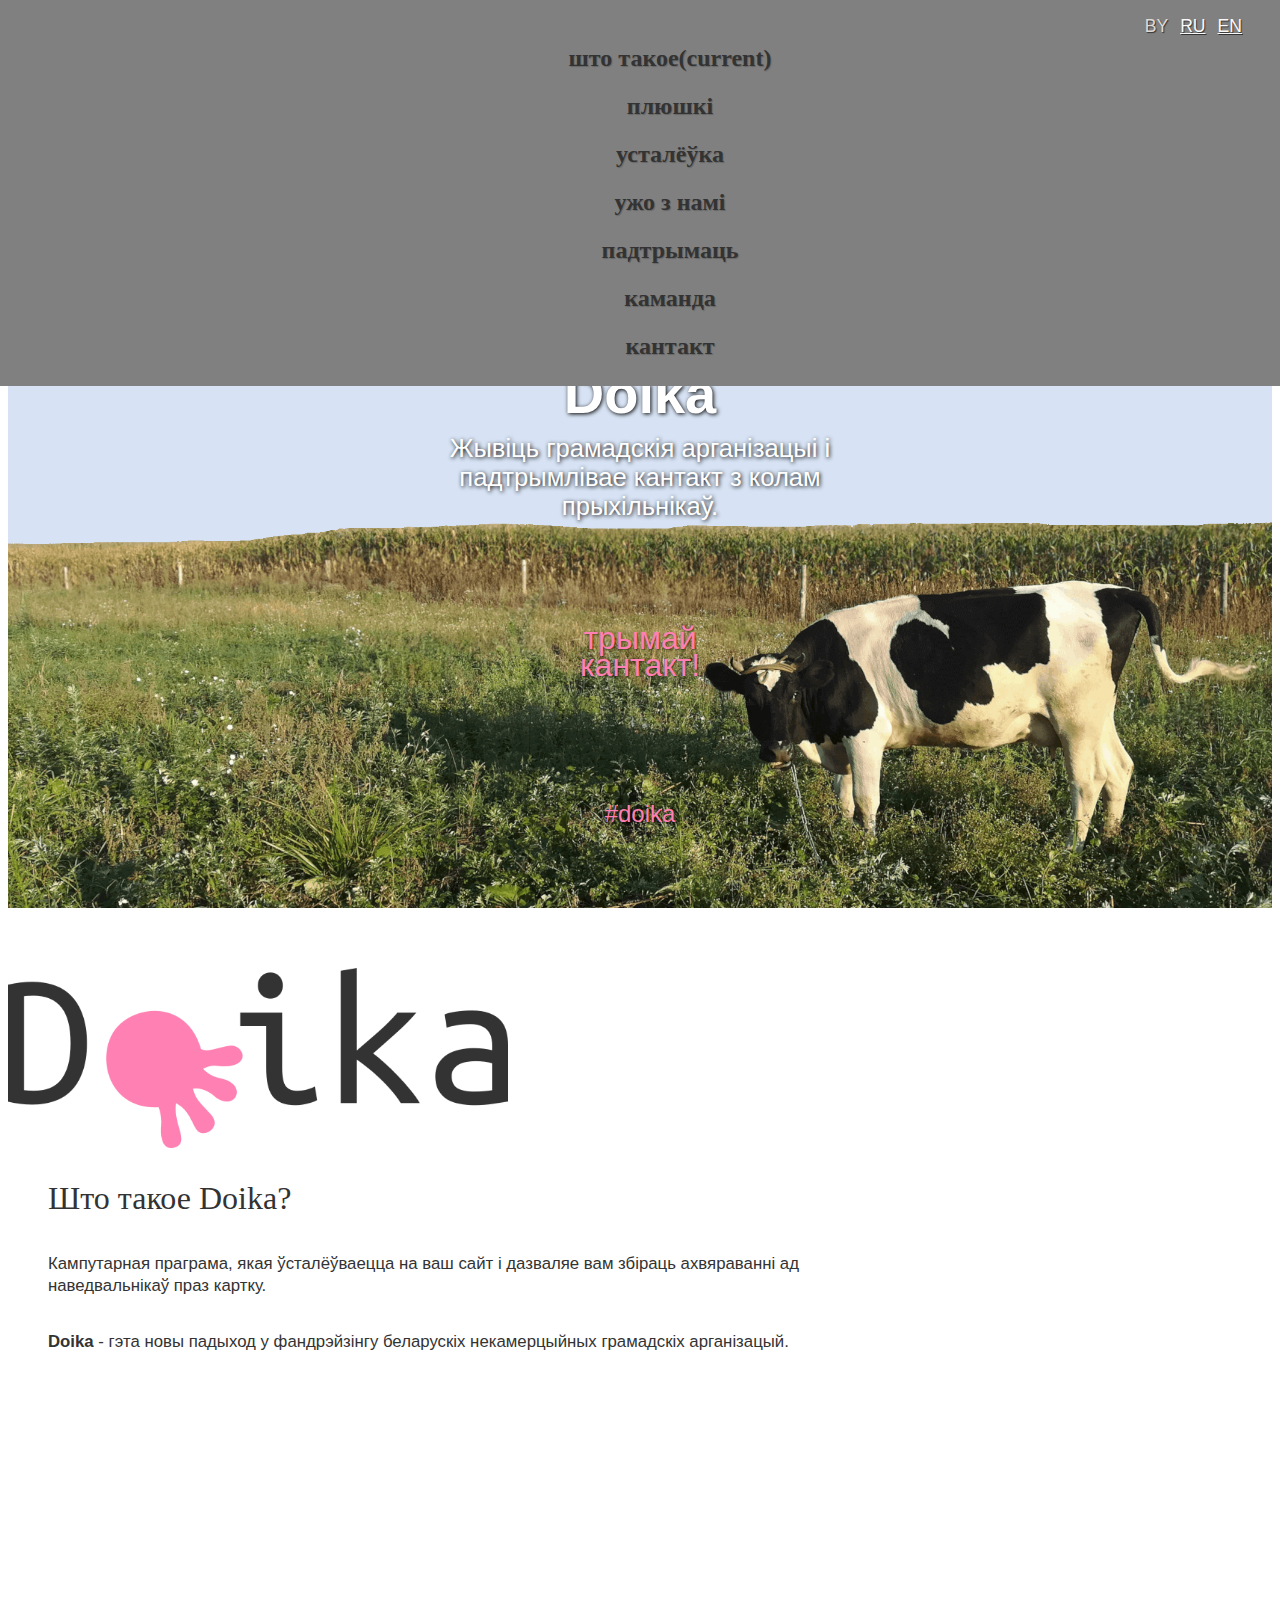
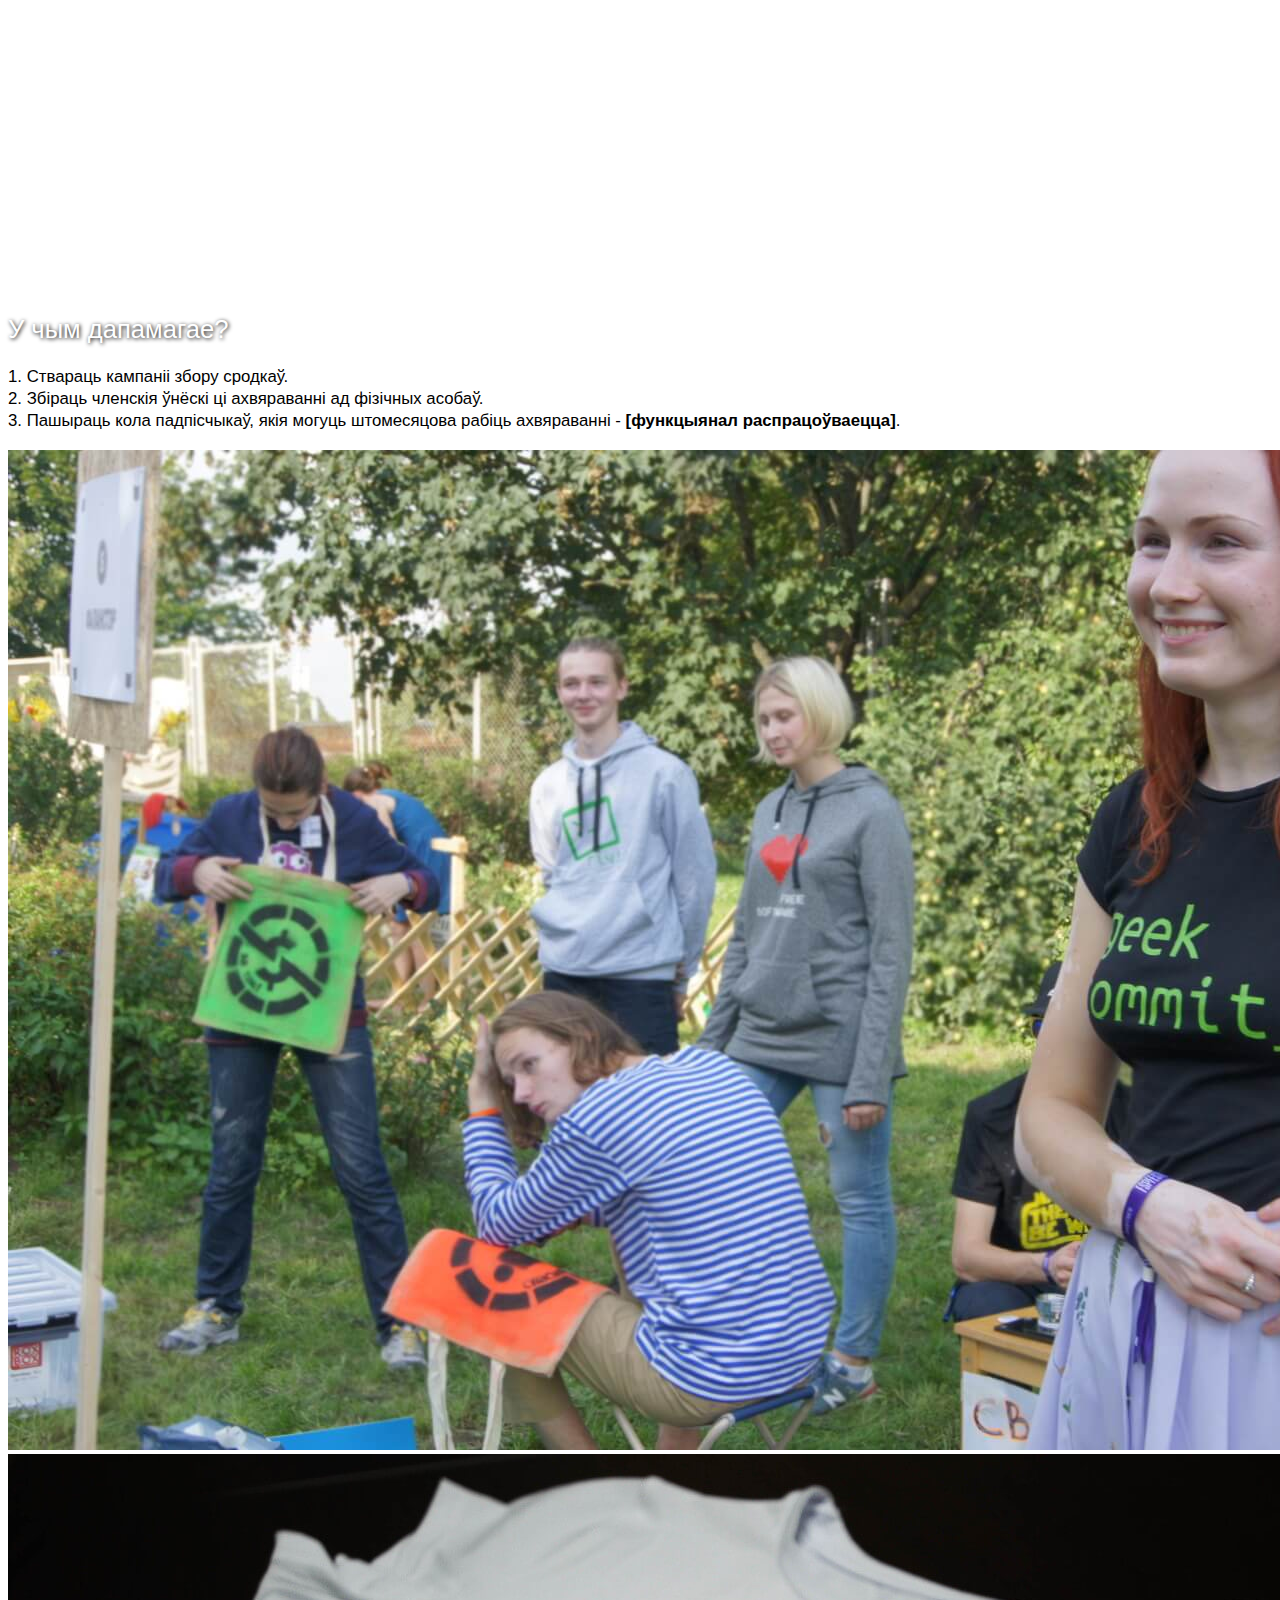
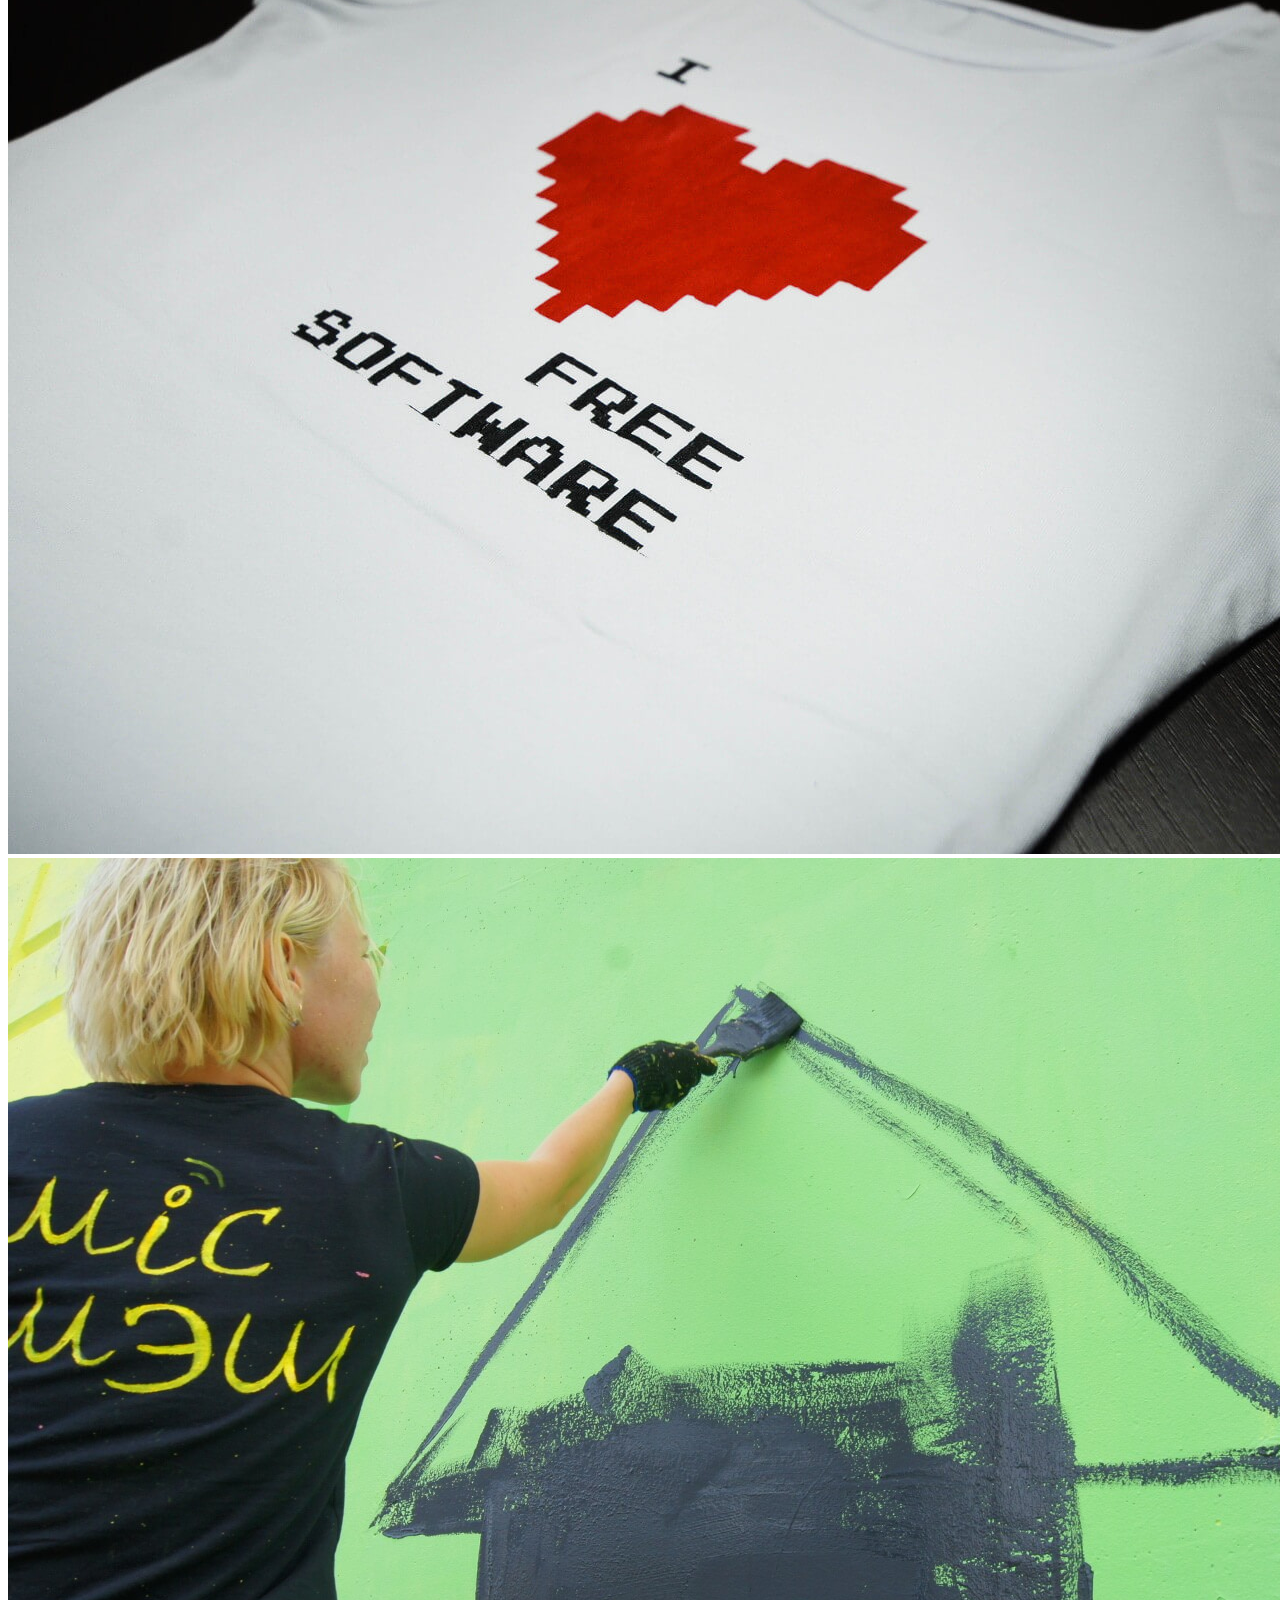
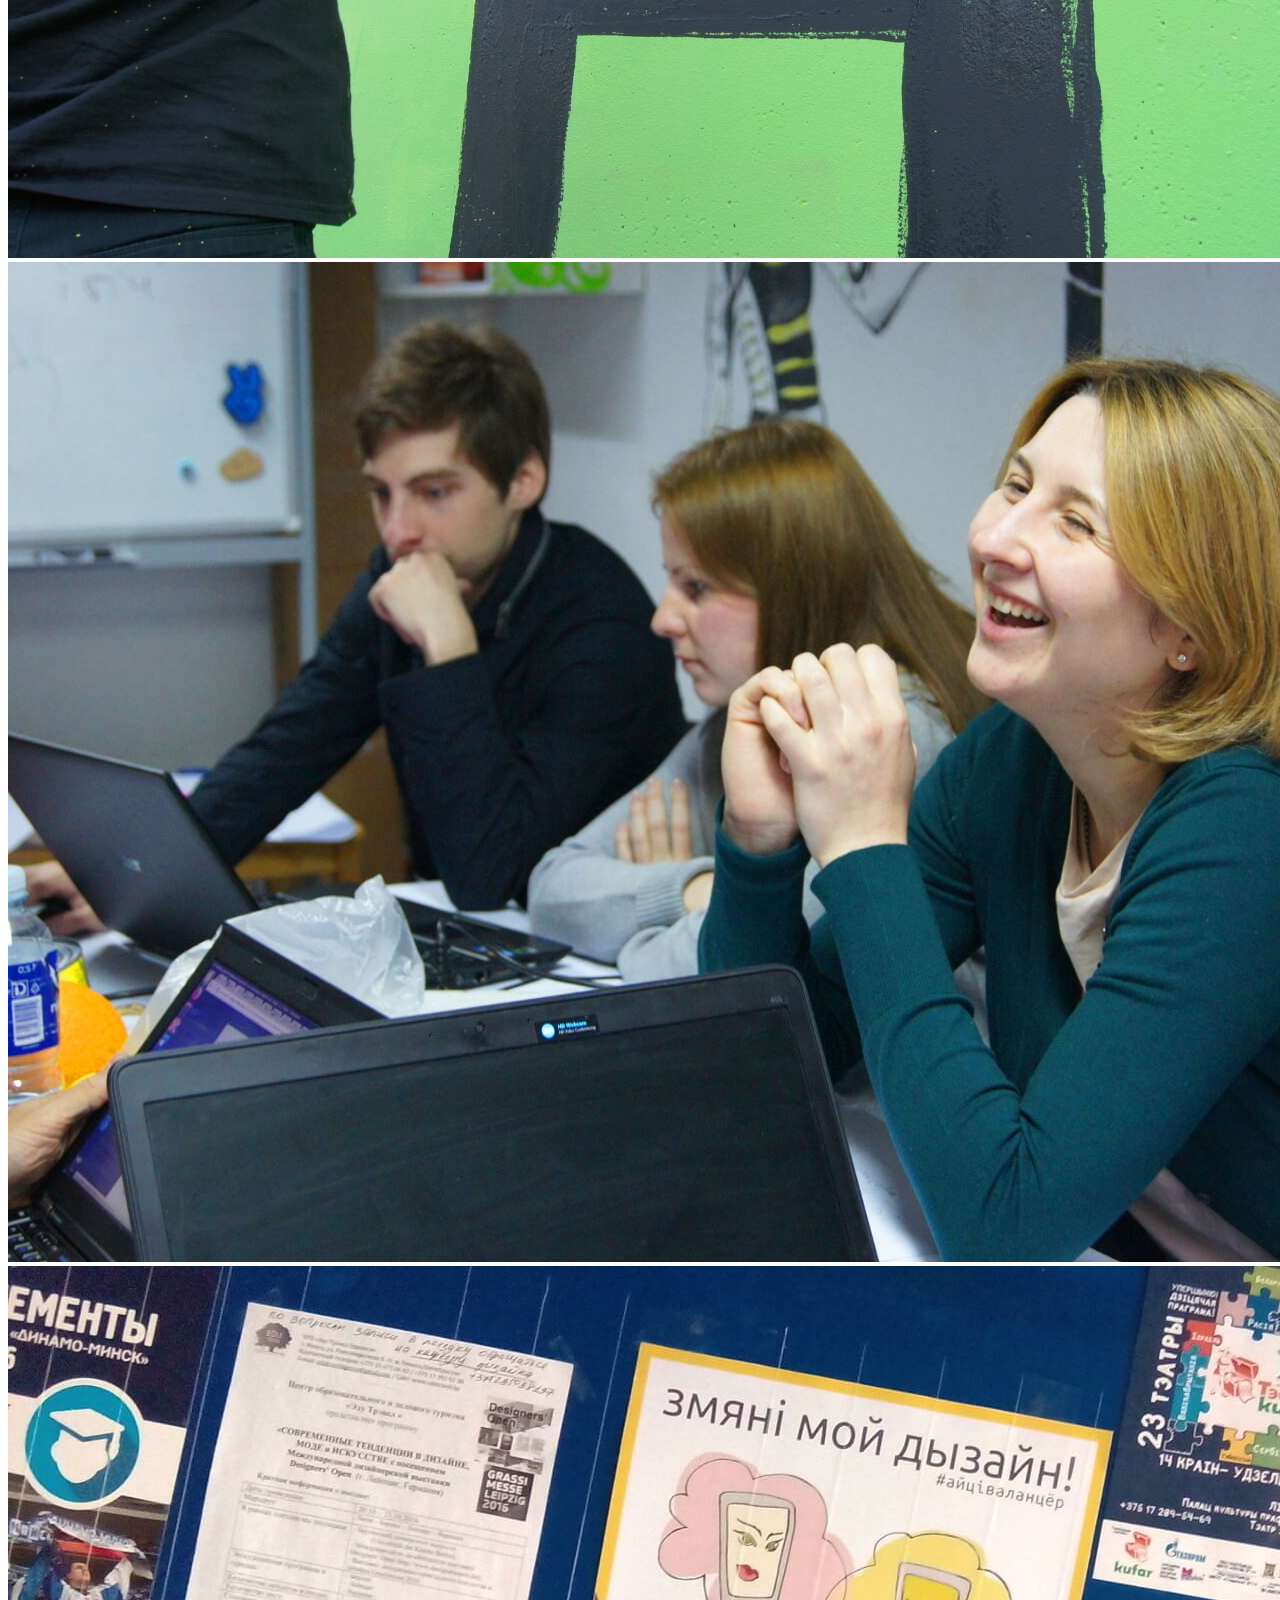
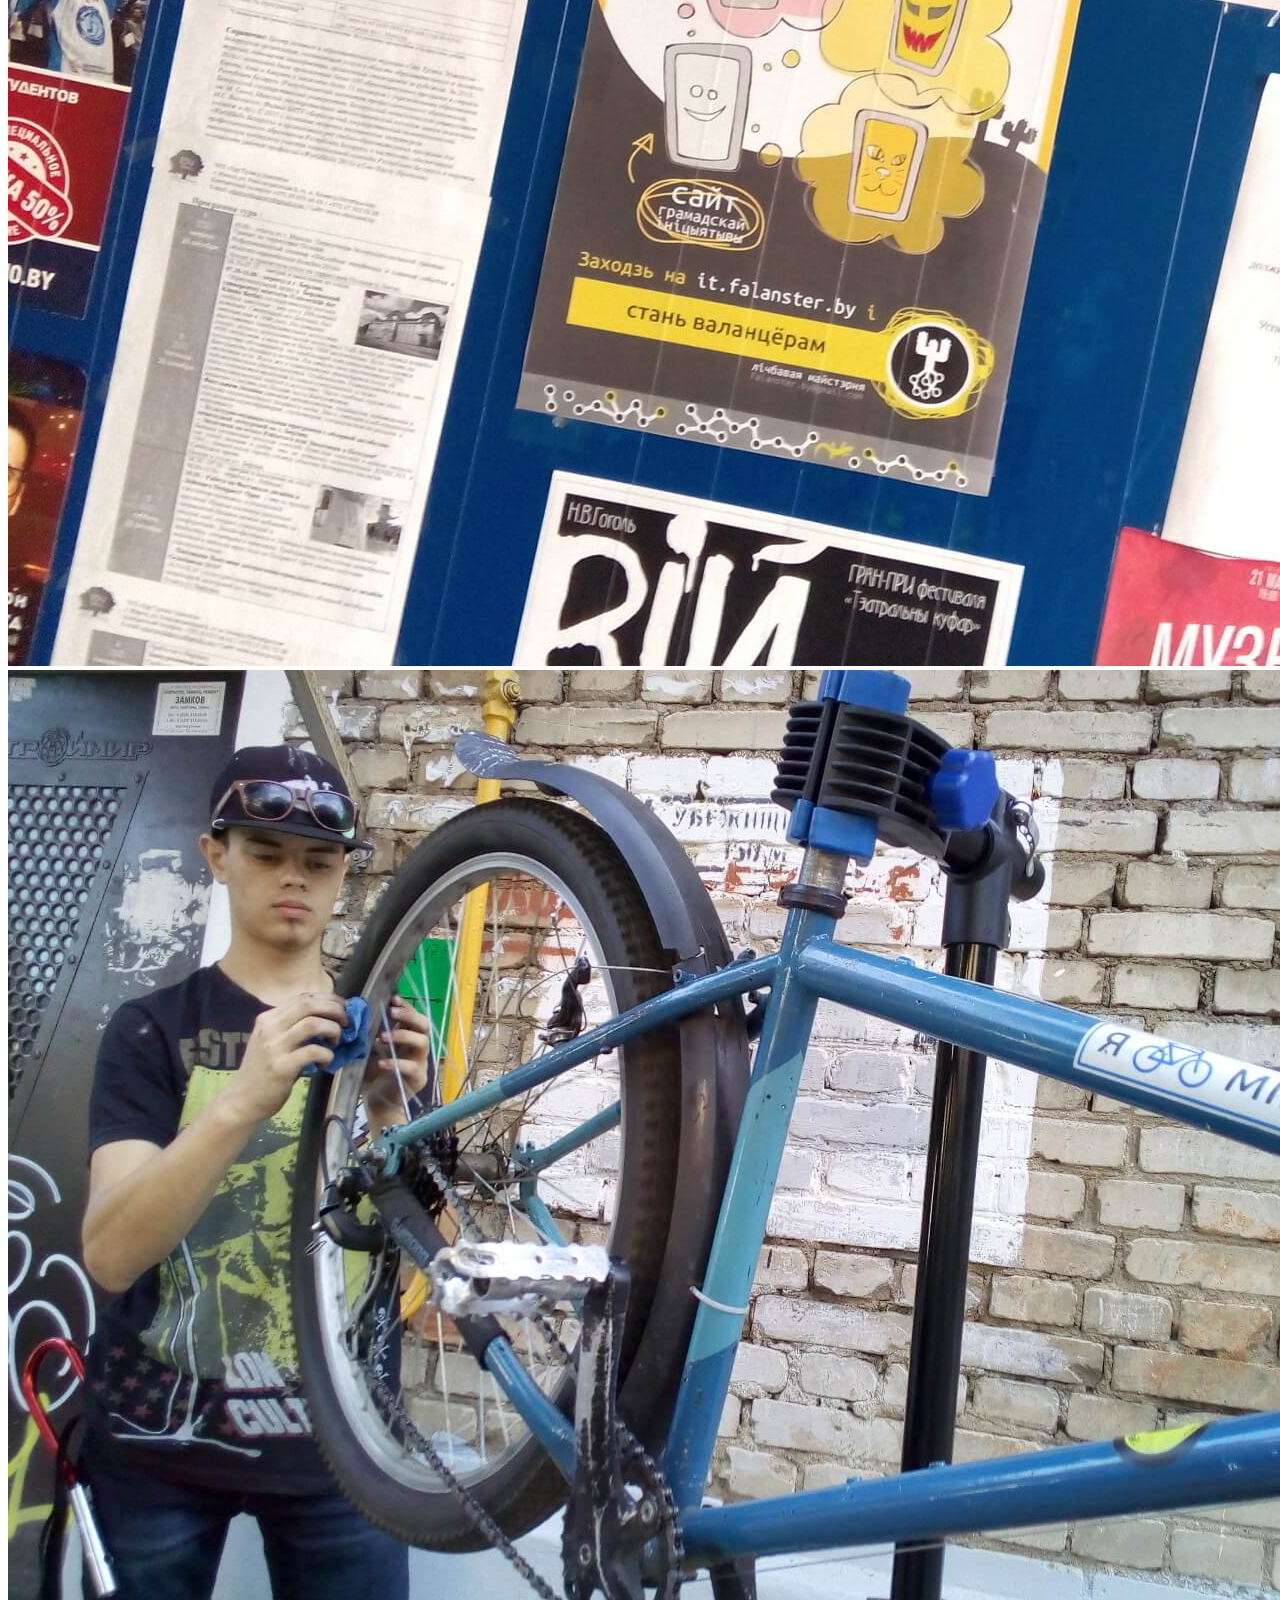
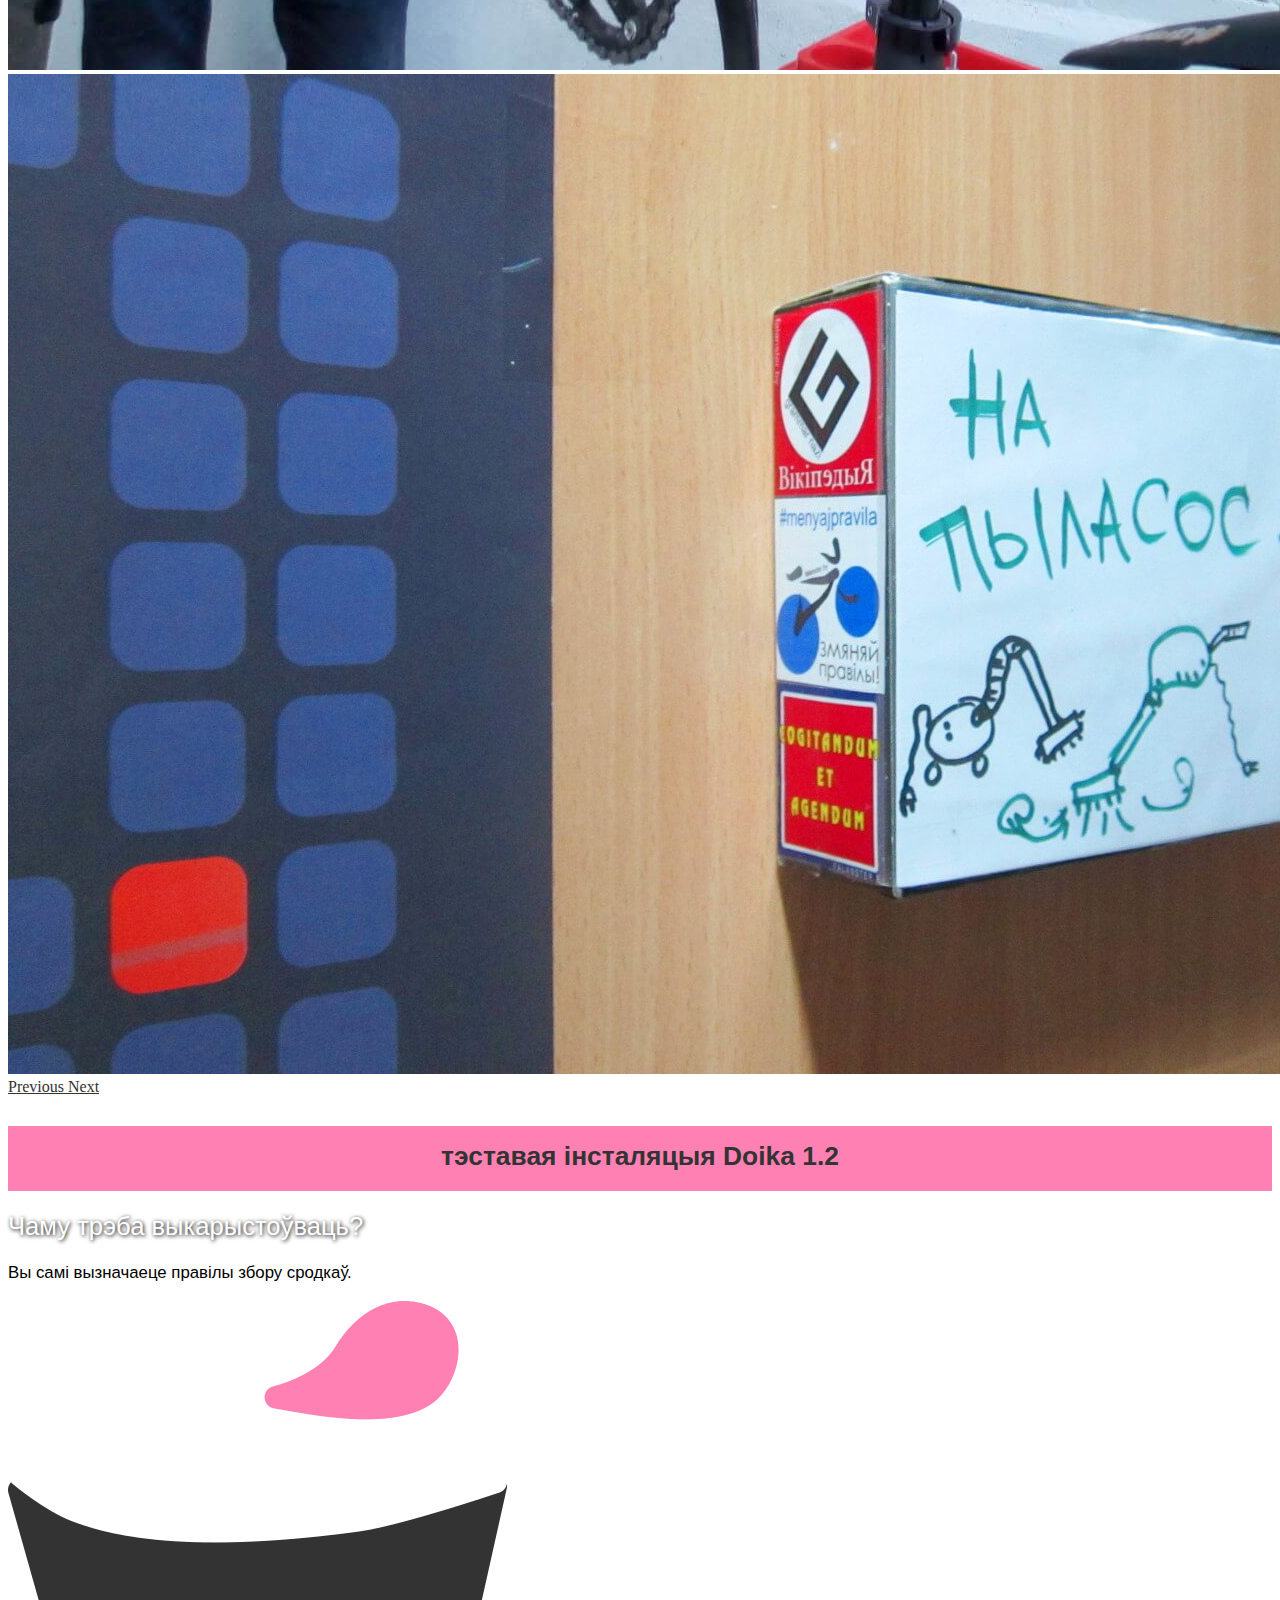
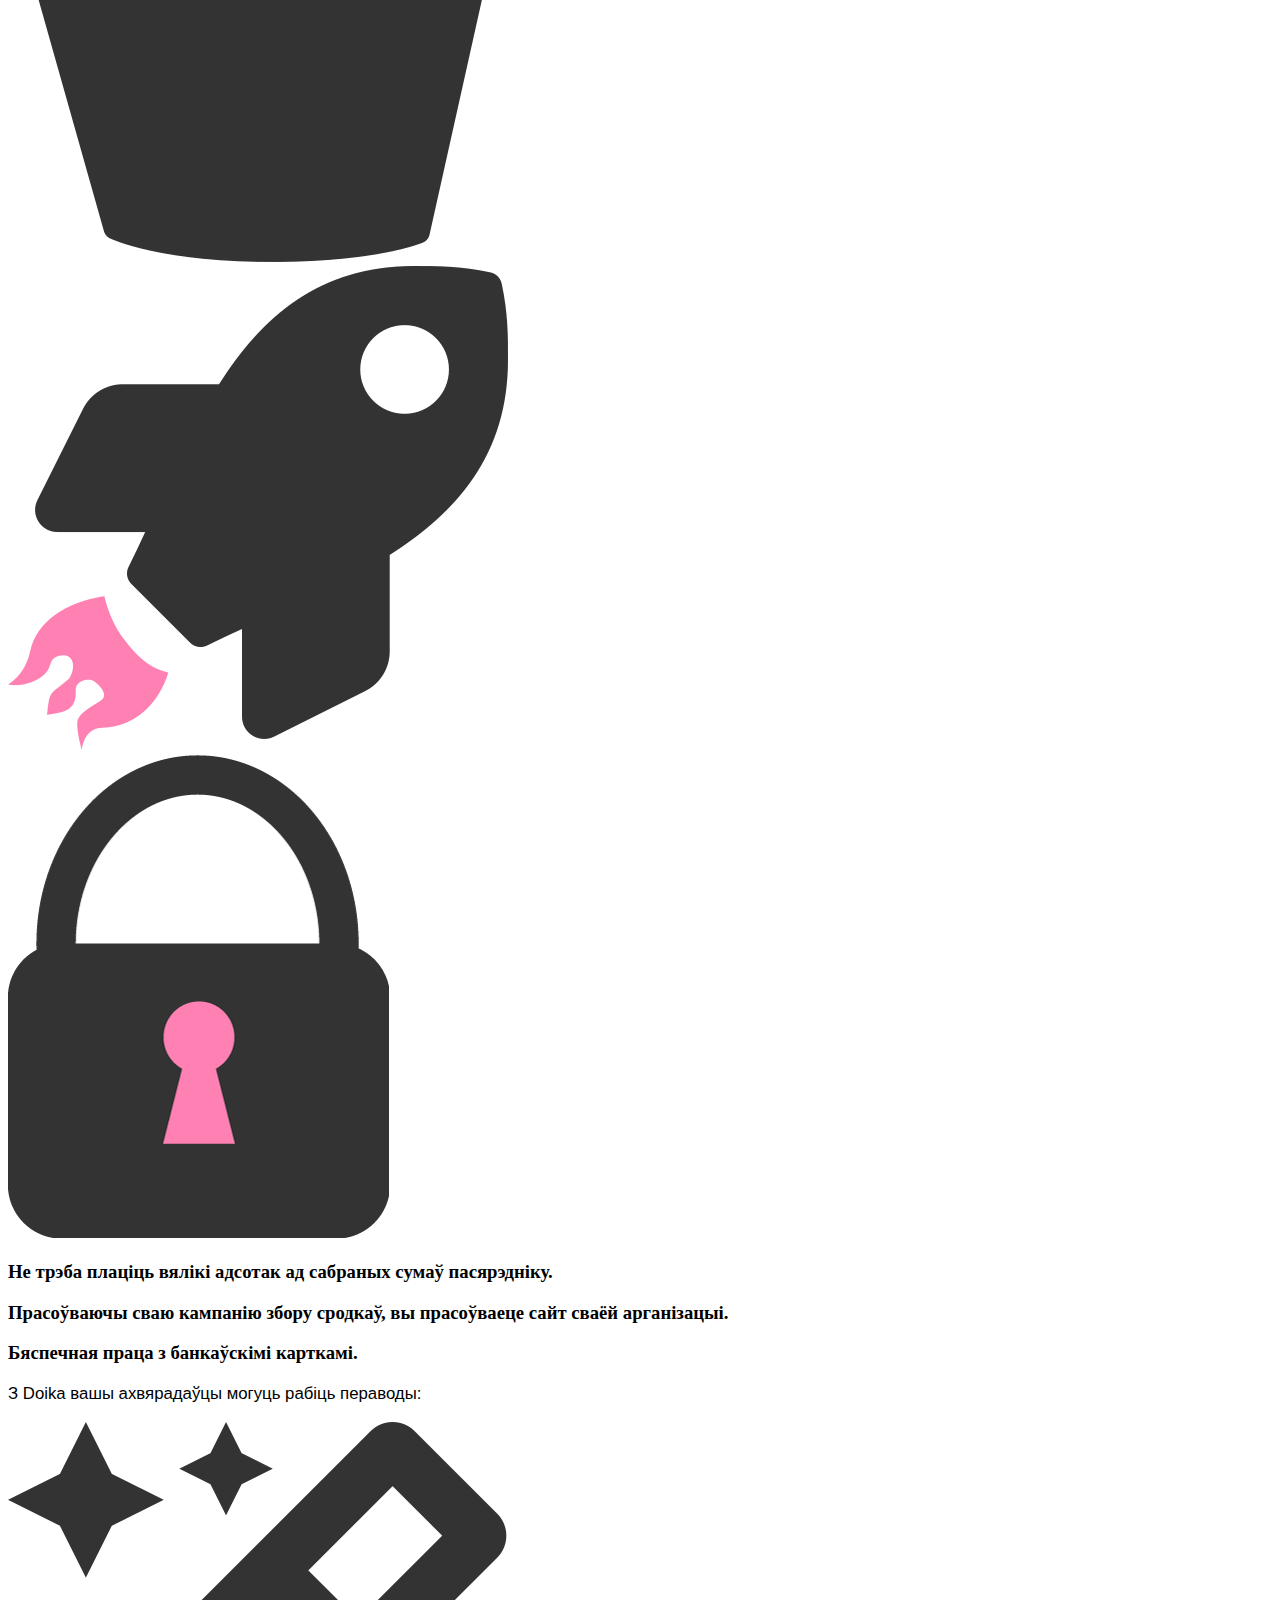
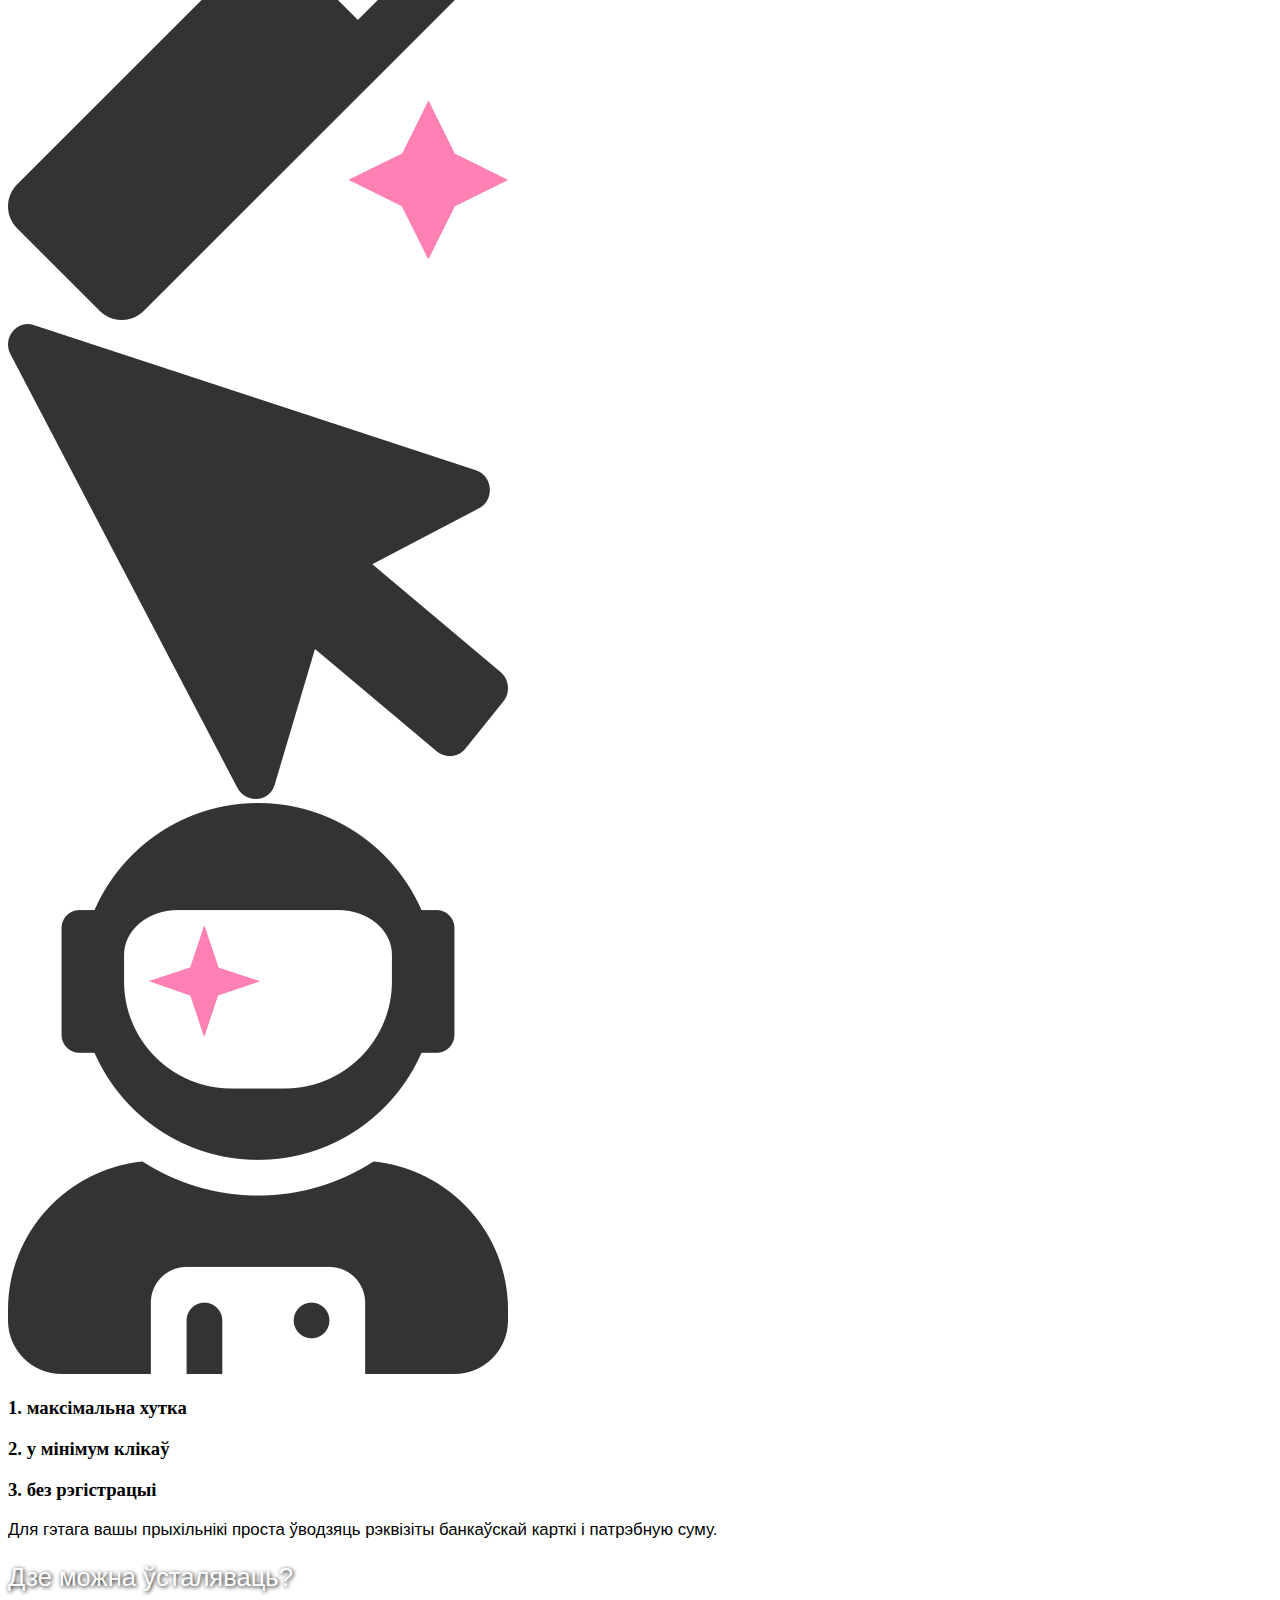
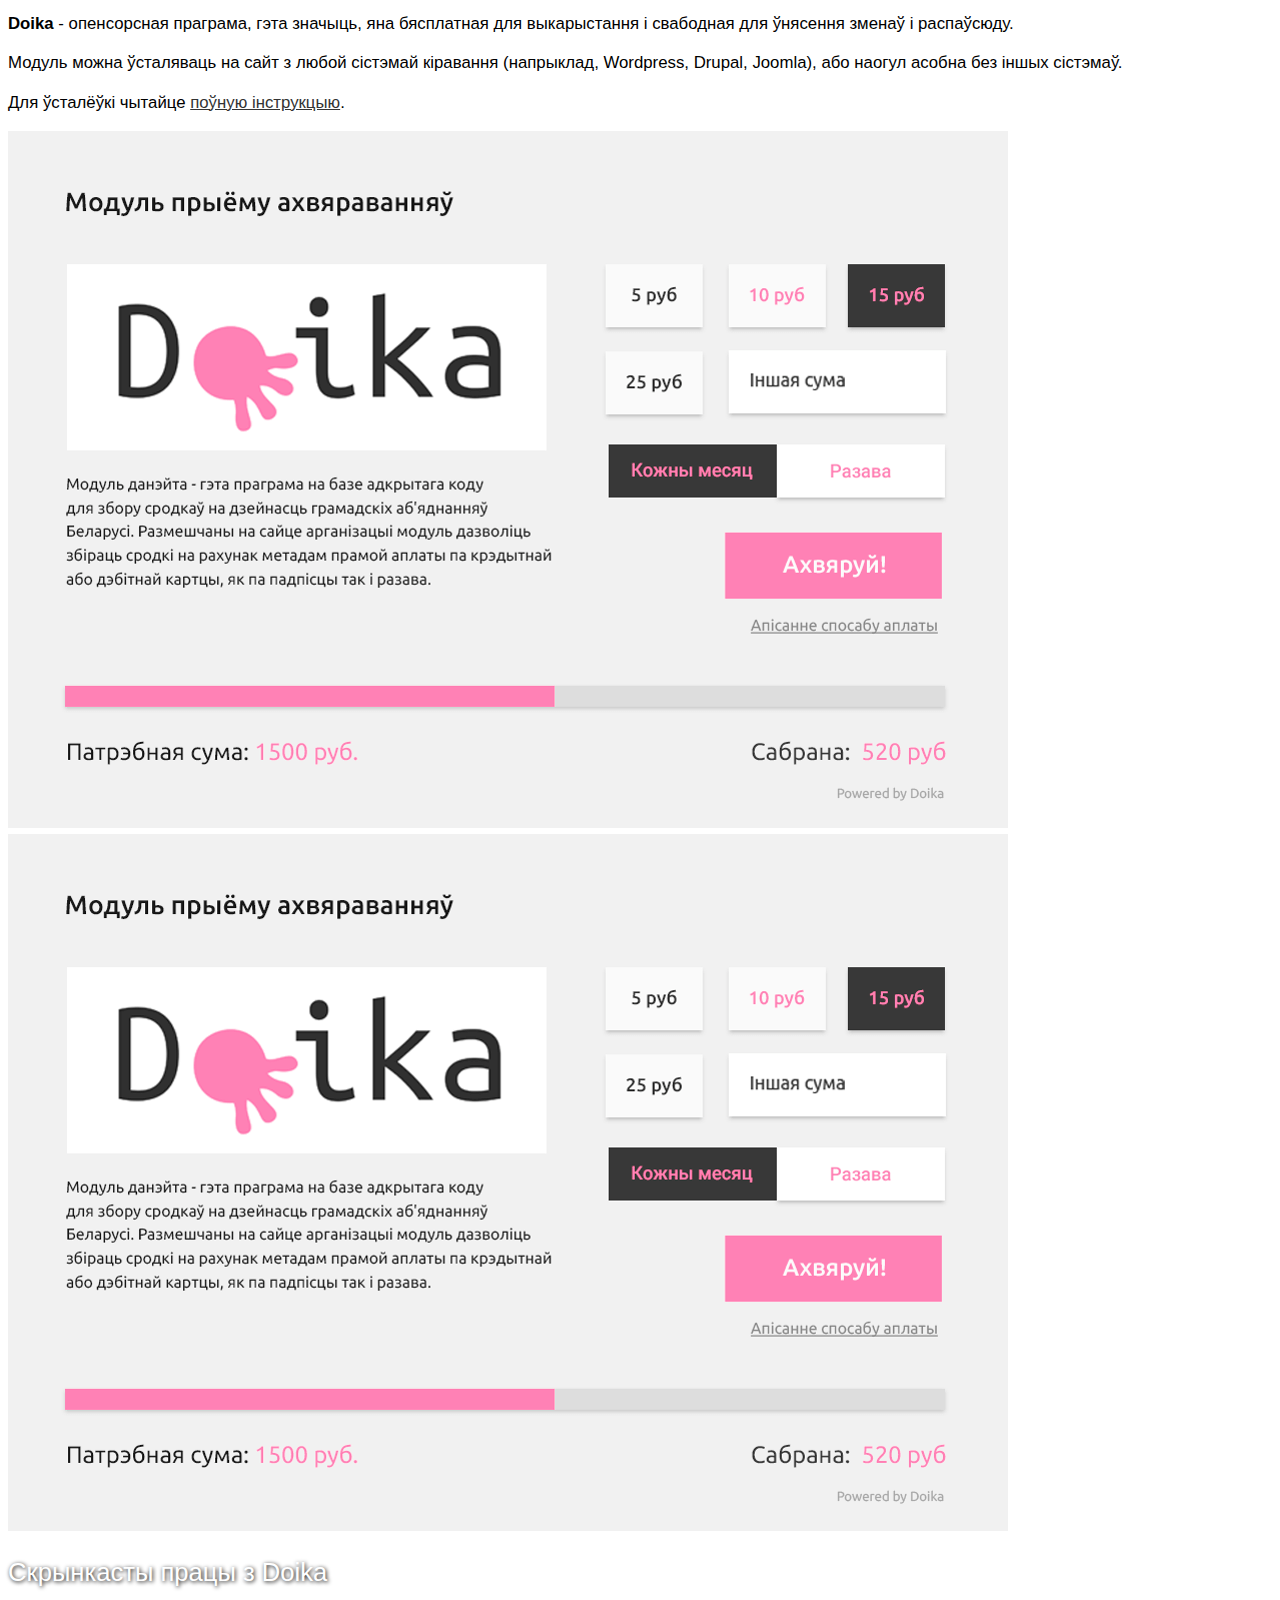
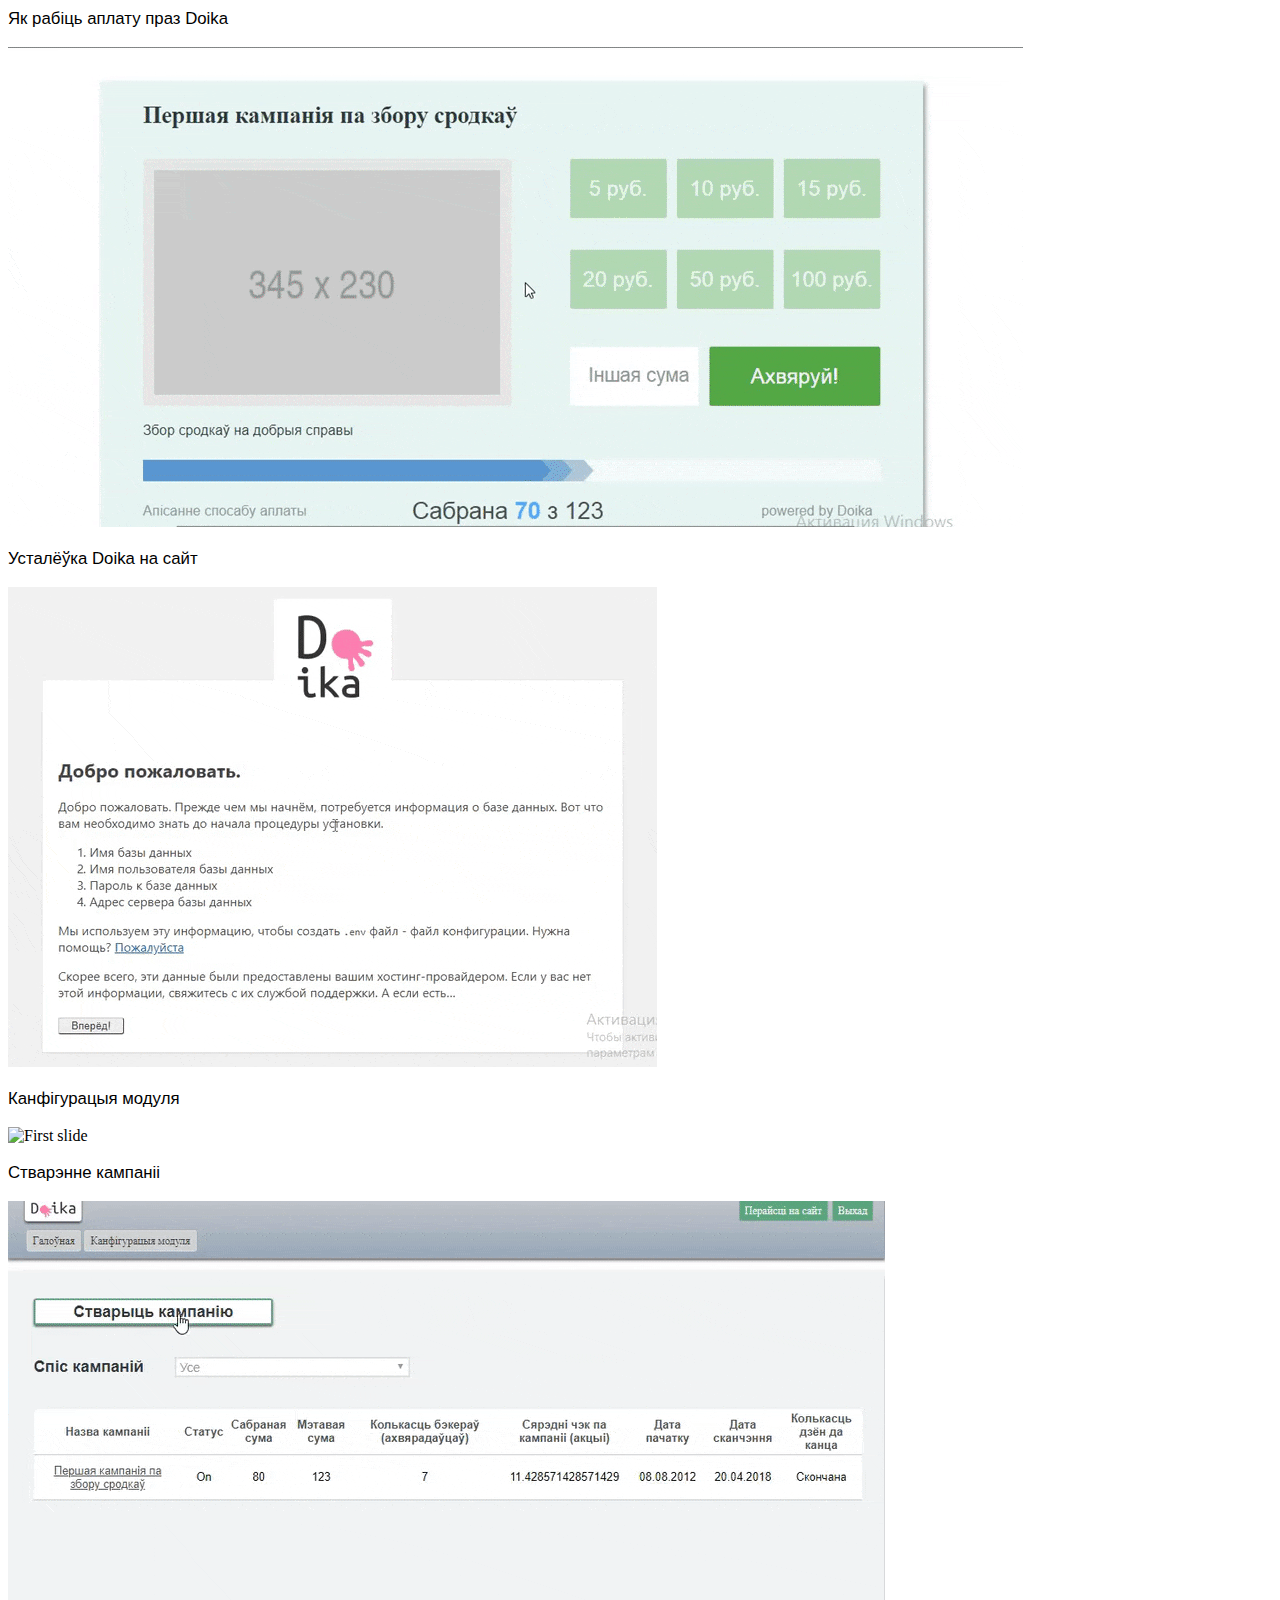
==== commit 91c239ac: "Add files via upload" ====
--- a/index.html
+++ b/index.html
@@ -95,7 +95,7 @@
                 <p class="article__text"><strong>Doika</strong> - гэта новы падыход у фандрэйзінгу беларускіх некамерцыйных грамадскіх арганізацый.
                 </p>
               </div>
-              <div class="text-center article__video" style="width: 100%; margin-top: 60px;">
+              <div class="text-center article__video">
                 <iframe width="100%" height="480" src="https://www.youtube.com/embed/IYaf2GmB0q0" frameborder="0" allow="accelerometer; autoplay; encrypted-media; gyroscope; picture-in-picture" allowfullscreen></iframe>
               </div>
             </div>
--- a/css/about-us.css
+++ b/css/about-us.css
@@ -0,0 +1,84 @@
+.about-us {
+  padding: 8vh 0;
+  width: 80%; }
+  @media (min-width: 1024px) {
+    .about-us {
+      width: 800px;
+      padding: 60px 0 40px 0; } }
+
+.about-us__header {
+  min-height: 140px;
+  background-color: rgba(255, 255, 0, 0.7);
+  padding: 0 0.875rem; }
+
+.title__image {
+  justify-content: center;
+  padding-bottom: 20px; }
+  @media (min-width: 1024px) {
+    .title__image {
+      padding: 7px 10px 7px 20px; } }
+  .title__image img {
+    width: 100%;
+    max-width: 250px;
+    height: 100%; }
+
+.title__text {
+  color: #333333;
+  padding: 1.875rem;
+  line-height: 1.2rem;
+  margin: 0;
+  text-align: left; }
+  @media (min-width: 1024px) {
+    .title__text {
+      padding: 0.875rem; } }
+
+.about-us__main.article {
+  margin-top: 50px; }
+
+.article__text-wrapper {
+  display: flex;
+  flex-direction: column; }
+  @media (min-width: 1024px) {
+    .article__text-wrapper {
+      align-items: flex-end; } }
+
+.article__title {
+  font-family: "Ubuntu";
+  font-weight: 500;
+  font-size: 1.58rem;
+  color: #333333;
+  width: 95%;
+  text-shadow: none;
+  margin-bottom: 1.2rem; }
+  @media (min-width: 1024px) {
+    .article__title {
+      font-size: 2rem; } }
+
+.article__text {
+  color: #333333;
+  width: 95%; }
+
+.article__img {
+  align-self: center;
+  margin-top: 15px;
+  display: flex;
+  justify-content: center; }
+  @media (min-width: 1024px) {
+    .article__img {
+      margin-top: 0;
+      justify-content: flex-start; } }
+  .article__img img {
+    width: 95%;
+    height: 100%;
+    max-width: 500px; }
+
+  .article__video_block {
+    width: 100%;
+    margin-top: 60px;
+  }
+
+.img-right {
+  justify-content: center; }
+  @media (min-width: 1024px) {
+    .img-right {
+      justify-content: flex-end; } }
--- a/css/footer.css
+++ b/css/footer.css
@@ -1,68 +1,45 @@
-.footer {
-  background-color: #cccccc; }
-  .footer .container {
-    max-width: 1000px;
-    background-image: url("../img/footer.png");
-    background-repeat: no-repeat;
-    background-size: auto 60px;
-    background-position: bottom 15px center; }
-    @media (min-width: 1024px) {
-      .footer .container {
-        background-size: 100% auto; } }
-
-.contacts {
-  padding-top: 20px; }
-  .contacts dt, .contacts dd {
-    display: inline;
-    font-size: 1.1rem;
-    color: #333333;
-    font-family: 'PT Sans', sans-serif;
-    padding: 0 5px;
-    white-space: nowrap; }
-  .contacts dt {
-    font-weight: 400; }
-
-.socials li {
-  display: inline-block;
-  font-size: 1.3rem;
-  margin: 0 5px; }
-
-.copyright__icons a {
-  text-decoration: none;
-  font-size: 0.5rem; }
-  .copyright__icons a i {
-    font-size: 1.5rem; }
-
-.copyright {
-  min-height: 25px; }
-  @media (min-width: 1024px) {
-    .copyright {
-      min-height: 35px; } }
-  .copyright a {
-    vertical-align: top;
-    padding: 0 5px; }
-
-.thanks {
-  min-height: 240px;
-  color: #fff;  }
-  @media (min-width: 1024px) {
-    .thanks{
-      min-height: 290px;  }
-    .thanks p {
-      line-height: 1.4rem; }}
-
-.thanks h2{
-  text-shadow: none;
-  margin-bottom: 20px; }
-
-.thanks img{
-  max-width: 100px;
-  max-height: 100px;  }
-
-.thanks p {
-  margin:0 auto;
-  max-width: 500px;
-  line-height: 1.8rem;  }
-
-.thanks a {
-  color: #fff;  }
+.footer {
+  background-color: #cccccc; }
+  .footer .container {
+    max-width: 1000px;
+    background-image: url("../img/footer.png");
+    background-repeat: no-repeat;
+    background-size: auto 60px;
+    background-position: bottom 15px center; }
+    @media (min-width: 1024px) {
+      .footer .container {
+        background-size: 100% auto; } }
+
+.contacts {
+  padding-top: 20px; }
+  .contacts dt, .contacts dd {
+    display: inline;
+    font-size: 1.1rem;
+    color: #333333;
+    font-family: 'PT Sans', sans-serif;
+    padding: 0 5px;
+    white-space: nowrap; }
+  .contacts dt {
+    font-weight: 400; }
+
+.socials li {
+  display: inline-block;
+  font-size: 1.3rem;
+  margin: 0 5px; }
+
+.copyright__icons a {
+  text-decoration: none;
+  font-size: 0.5rem; }
+  .copyright__icons a i {
+    font-size: 1.5rem; }
+
+.copyright {
+  min-height: 25px;
+  margin-bottom: 80px;}
+  @media (min-width: 1024px) {
+    .copyright {
+      min-height: 35px;
+      margin-bottom: 120px;} }
+  .copyright a {
+    vertical-align: top;
+    padding: 0 5px; }
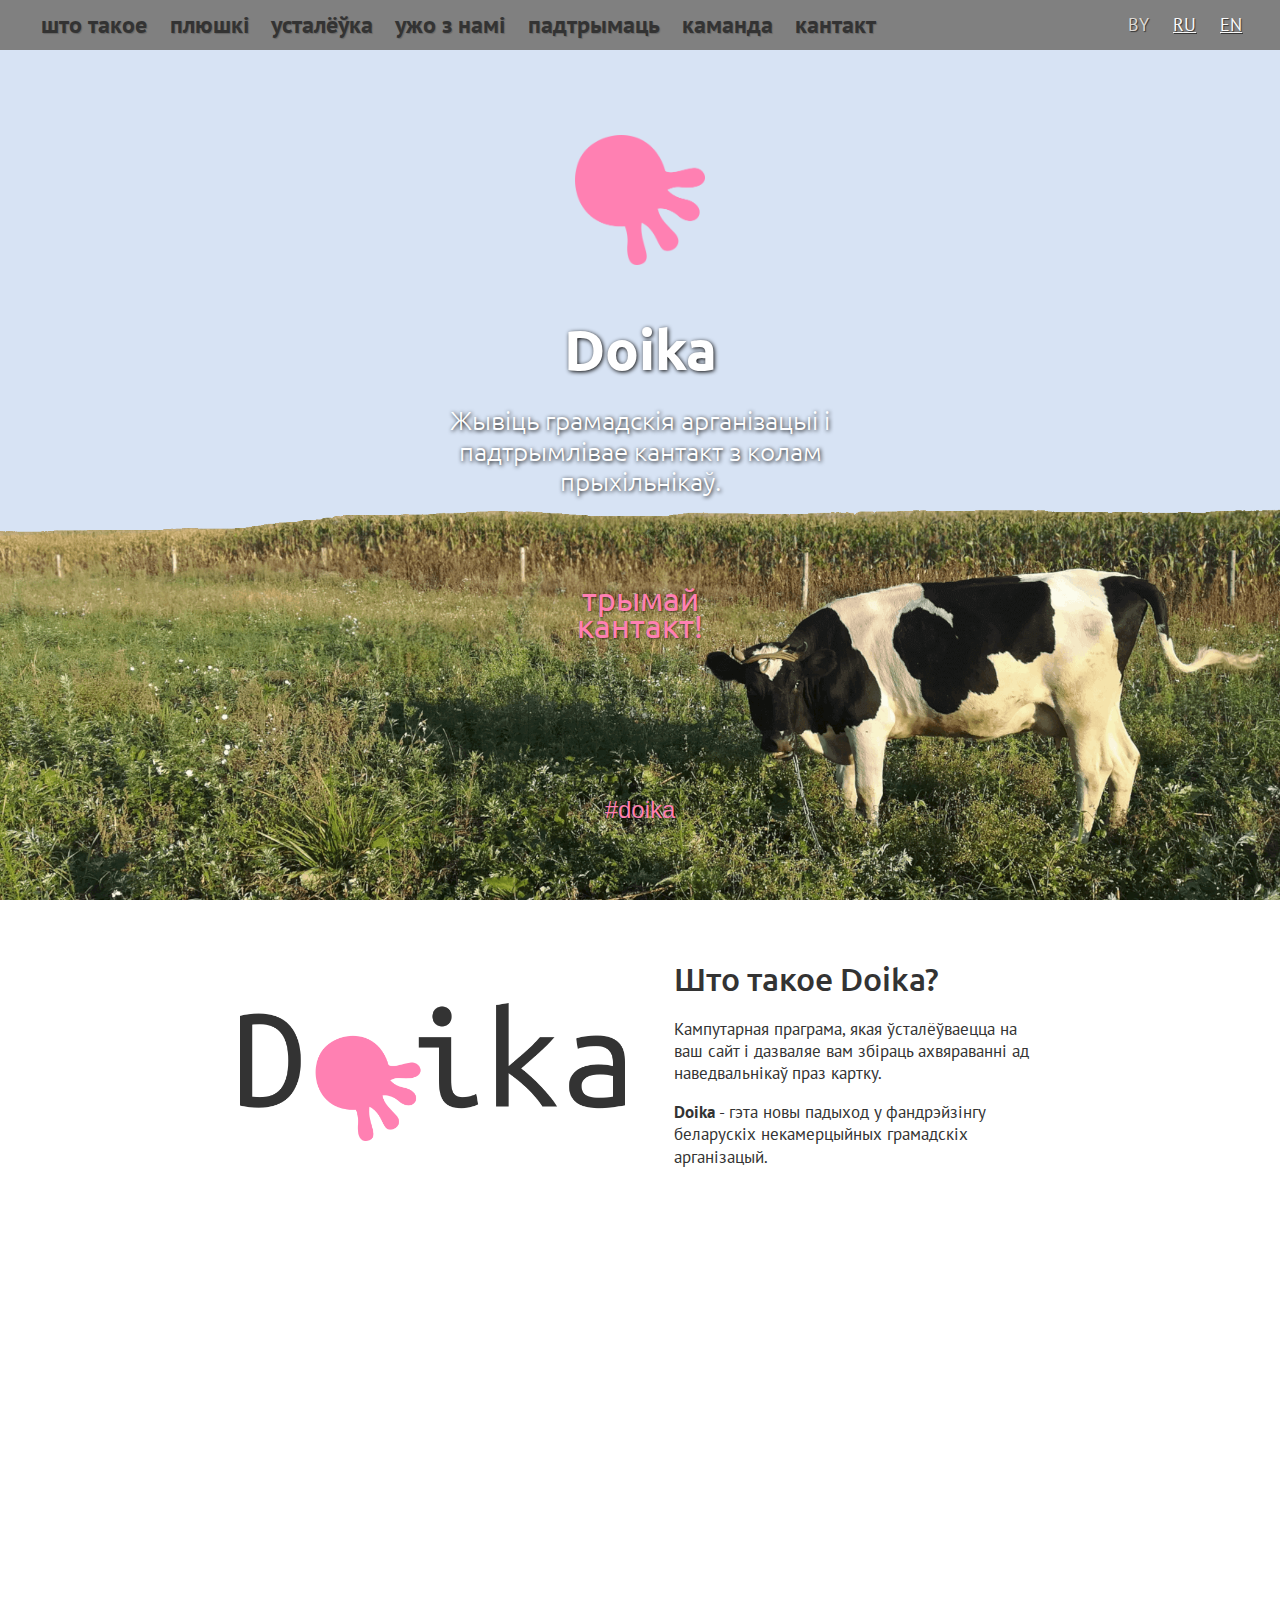
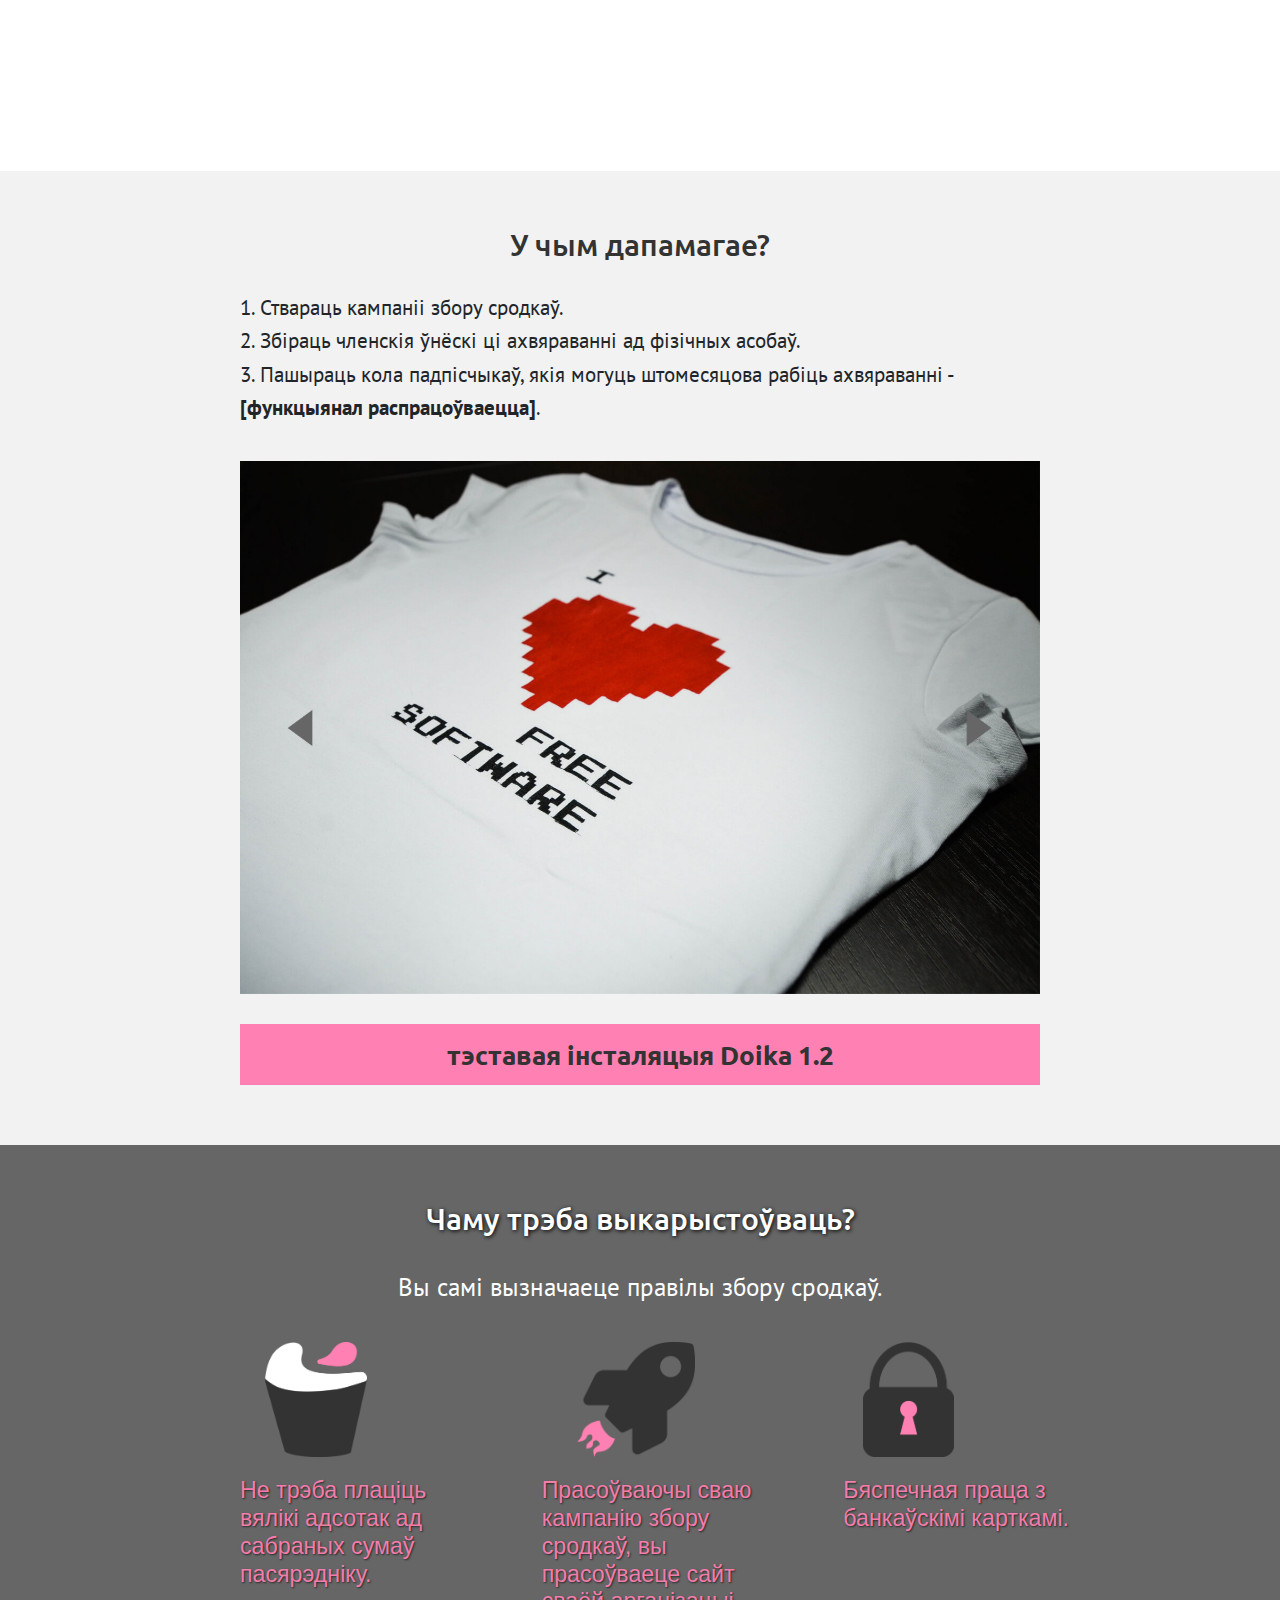
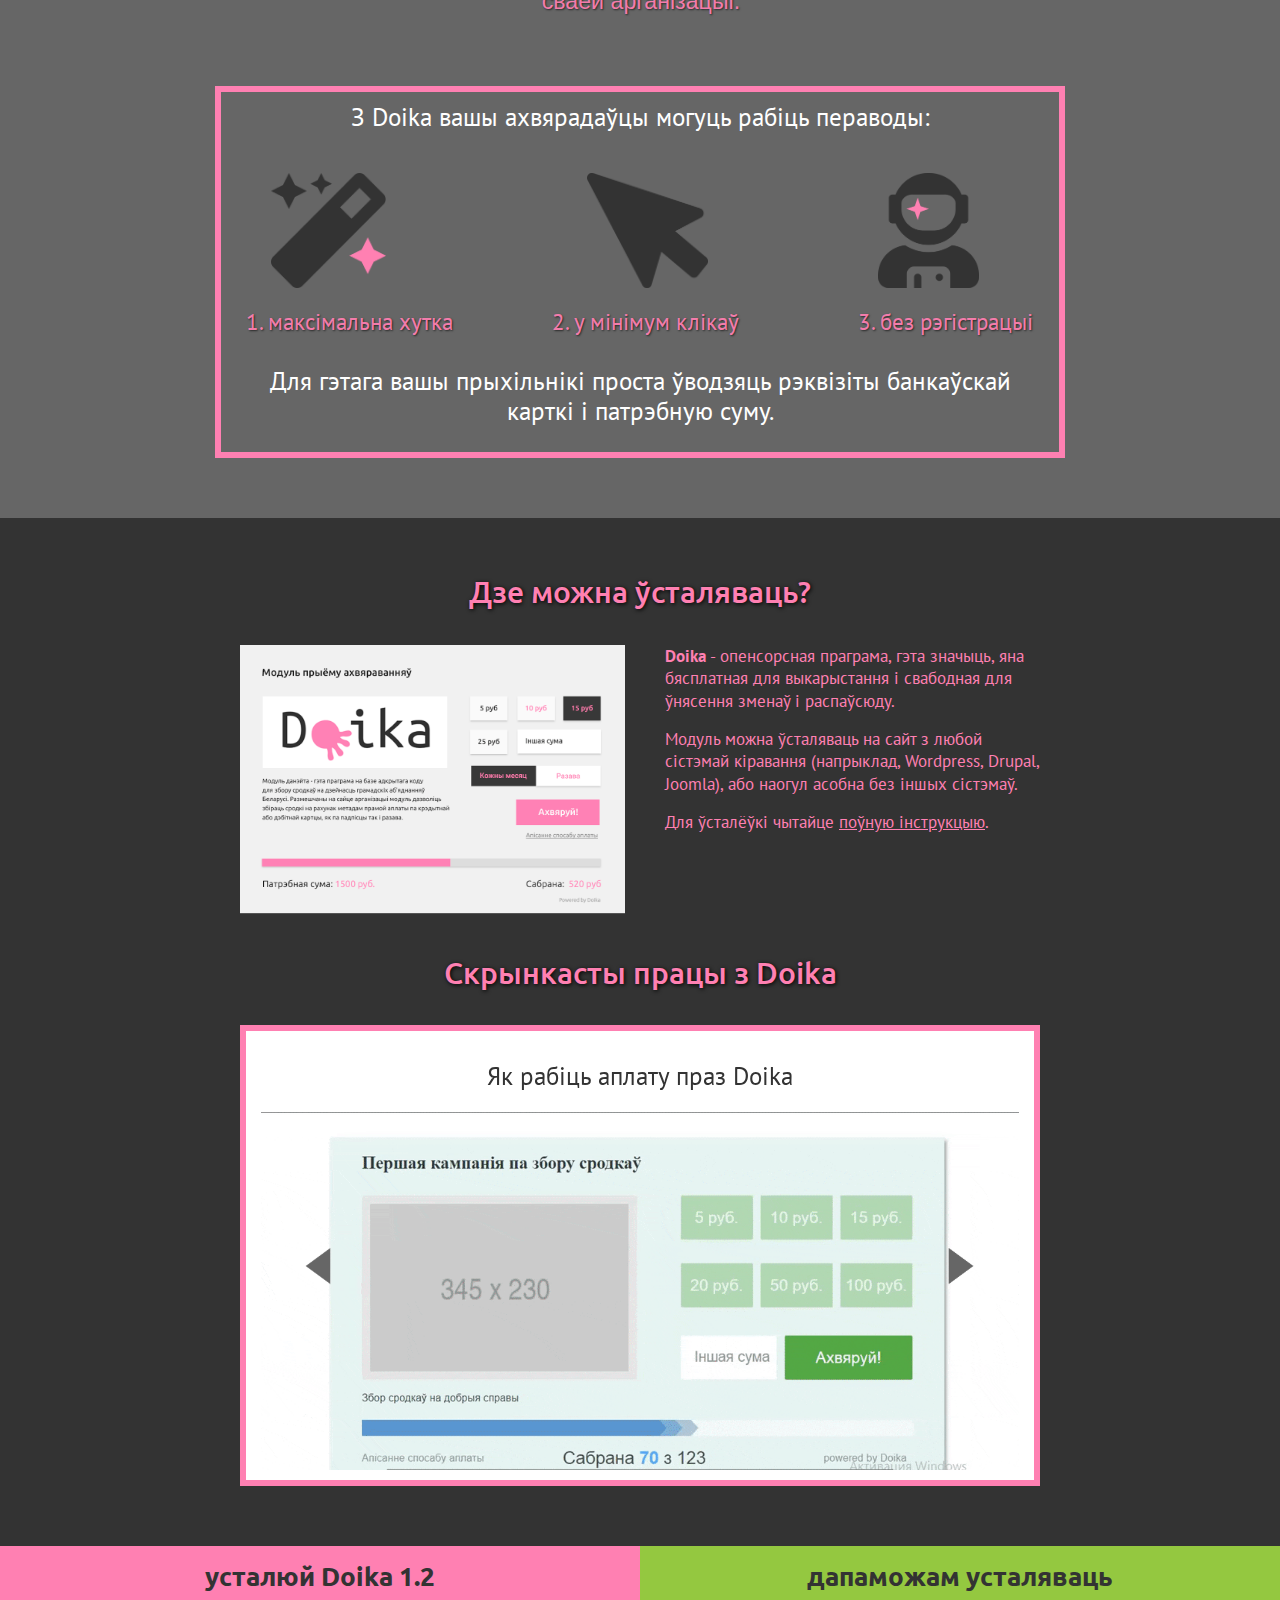
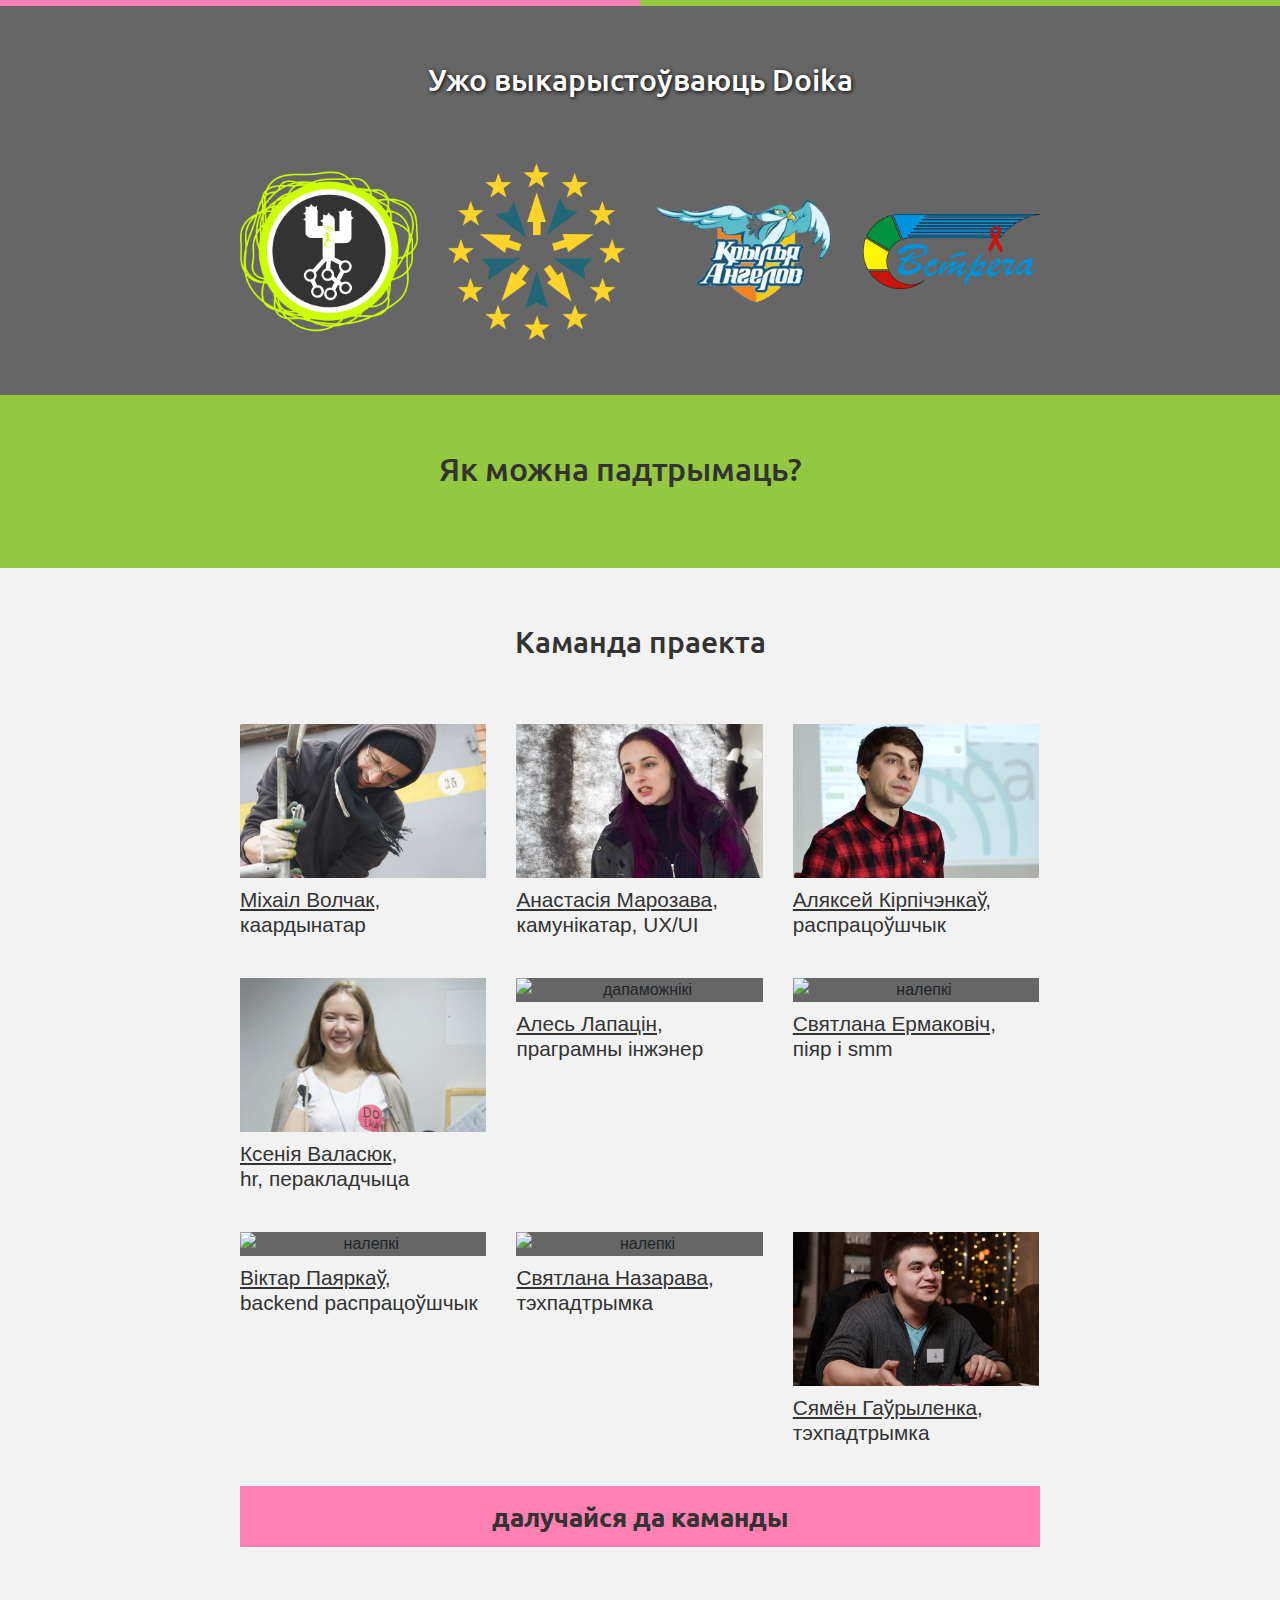
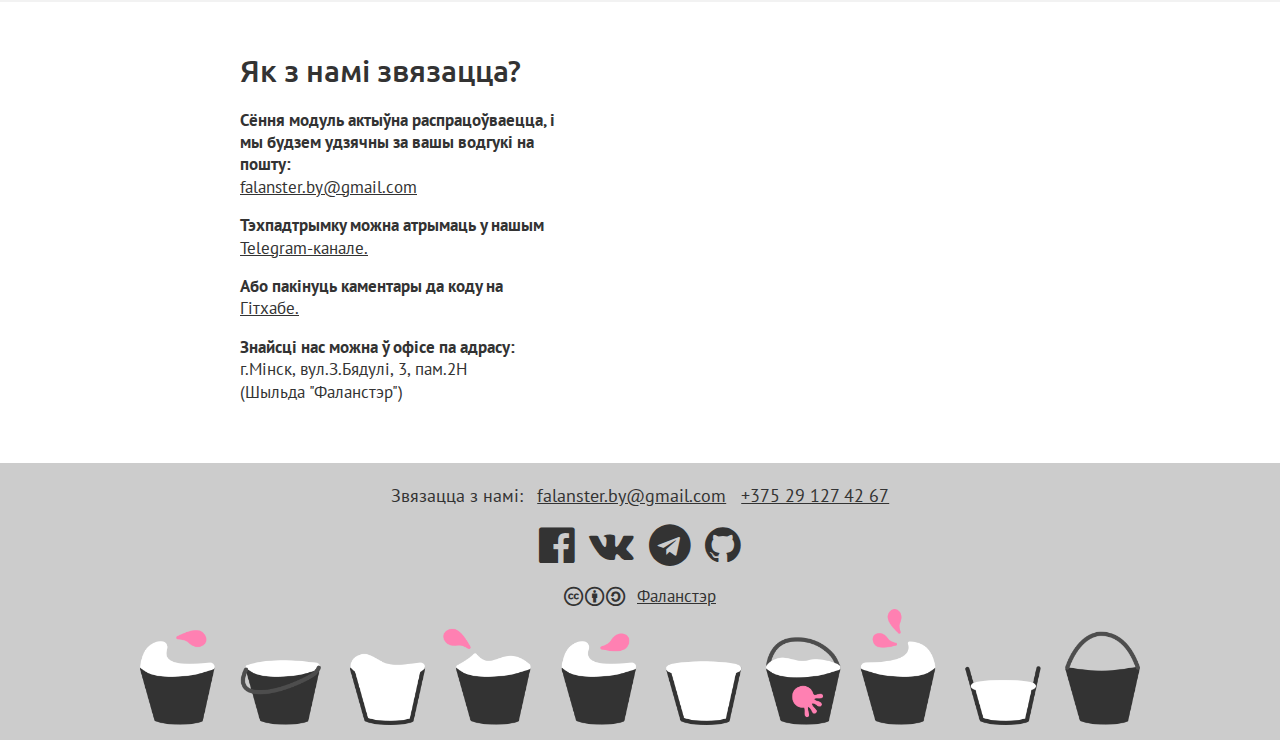
==== commit c96de020: "Merge pull request #34 from andrei-roh/735-update-components" ====
--- a/index.html
+++ b/index.html
@@ -71,11 +71,13 @@
 
 
       </nav>
+      <div>
       <img class="header__logo img-responsive" src="img/logo.png" alt="creative commons logo"/>
       <h1 class="header__title">Doika</h1>
       <h2 class="header__subtitle">Жывіць грамадскія арганізацыі і падтрымлівае кантакт з колам прыхільнікаў.</h2>
       <p class="header__slogan">трымай кантакт!</p>
       <a class="header__hashtag" href="https://twitter.com/hashtag/doika">#doika</a>
+    </div>
     </header>
 
     <section id="about-us" class="about-us container">
@@ -86,7 +88,7 @@
           <article class="article">
             <div class="row flex-column-reverse flex-lg-row">
               <div class="col-lg-6 article__img d-flex">
-                <img src="img/doika_2_2_trans.png" alt="Doika Logo" >
+                <img src="img/doika_2_2_trans.png" alt="Doika Logo" style="width: 100%">
               </div>
               <div class="col-lg-6 article__text-wrapper">
                 <h3 class="article__title">Што такое Doika?</h3>
--- a/css/general.css
+++ b/css/general.css
@@ -1,125 +1,131 @@
-a {
-  text-decoration: underline;
-  color: #333333; }
-  a:hover {
-    color: #333333; }
-
-h1, h2 {
-  color: #fff;
-  font-family: 'Ubuntu', sans-serif;
-  text-shadow: 1px 1px 4px rgba(0,0,0,1); }
-
-h1 {
-  font-size: 2.5rem;
-  font-weight: 700; }
-  @media (min-width: 1024px) {
-    h1 {
-      font-size: 3.5rem; } }
-
-h2 {
-  font-size: 1.25rem;
-  font-weight: 500; }
-  @media (min-width: 1024px) {
-    h2 {
-      font-size: 1.6rem; } }
-
-p {
-  font-family: "PT Sans", sans-serif;
-  font-weight: 400;
-  font-size: 0.92rem;
-  line-height: 1.4rem; }
-  @media (min-width: 1024px) {
-    p {
-      font-size: 1.05rem; } }
-
-ul {
-  padding-left: 0;
-  list-style: none; }
-
-a.button {
-  display: block;
-  background-color: #ff80b2;
-  width: 100%;
-  height: 65px;
-  margin-top: 30px;
-  margin-bottom: 0;
-  font-size: 1.58rem;
-  text-align: center;
-  font-weight: 700;
-  color: #333333;
-  line-height: 60px;
-  cursor: pointer;
-  text-decoration: none;
-  font-family: "Ubuntu", sans-serif;
-  transition: 0.5s; }
-  @media (min-width: 1024px) {
-    a.button {
-      font-size: 1.65rem; } }
-  a.button:hover {
-    background-color: #ffaacc; }
-
-a.install {
- margin-top: 0px;
-}
-
-a.help {
- background-color: rgb(148, 200, 64);
-}   @media (max-width: 656px) {
-	a.help-by {
-	  line-height: 29px;
-		}}
-    @media (max-width: 595px) {
-	a.help-ru {
-	  line-height: 29px;
-		}}
-    @media (max-width: 454px) {
-	a.help-en {
-	  line-height: 29px;
-		}}
-
-a.help:hover {
- background-color: rgb(148, 200, 64, 0.5);
-}
-
-
-.back-top {
-  position: fixed;
-  bottom: 10px;
-  right: 10px;
-  width: 40px;
-  height: 40px;
-  display: none;
-  text-align: center;
-  border-radius: 4px;
-  background-color: rgba(51, 51, 51, 0.7);
-  cursor: pointer;
-  z-index: 99;
-  transition: background-color .3s, opacity .5s, visibility .5s; }
-  @media (min-width: 1024px) {
-    .back-top {
-      display: inline-block;
-      bottom: 30px;
-      right: 30px;
-      width: 50px;
-      height: 50px; } }
-  .back-top:after {
-    content: "\f077";
-    font-family: FontAwesome;
-    font-weight: normal;
-    font-style: normal;
-    font-size: 2em;
-    line-height: 40px;
-    color: #ffaacc;  }
-    @media (min-width: 1024px) {
-      .back-top:after {
-        line-height: 50px; } }
-
-.hover {
-  -webkit-user-select: none;
-  -webkit-touch-callout: none; }
-
-
-
-
-
-
+a {
+  text-decoration: underline;
+  color: #333333; }
+  a:hover {
+    color: #333333; }
+
+h1, h2 {
+  color: #fff;
+  font-family: 'Ubuntu', sans-serif;
+  text-shadow: 1px 1px 4px rgba(0,0,0,1); }
+
+h1 {
+  font-size: 2.5rem;
+  font-weight: 700; }
+  @media (min-width: 1024px) {
+    h1 {
+      font-size: 3.5rem; } }
+
+h2 {
+  font-size: 1.25rem;
+  font-weight: 500; }
+  @media (min-width: 1024px) {
+    h2 {
+      font-size: 1.6rem; } }
+
+p {
+  font-family: "PT Sans", sans-serif;
+  font-weight: 400;
+  font-size: 0.92rem;
+  line-height: 1.4rem; }
+  @media (min-width: 1024px) {
+    p {
+      font-size: 1.05rem; } }
+
+ul {
+  padding-left: 0;
+  list-style: none; }
+
+a.button {
+  display: block;
+  background-color: #ff80b2;
+  width: 100%;
+  height: 100%;
+  margin-top: 30px;
+  margin-bottom: 0;
+  font-size: 1.58rem;
+  text-align: center;
+  font-weight: 700;
+  color: #333333;
+  line-height: 60px;
+  cursor: pointer;
+  text-decoration: none;
+  font-family: "Ubuntu", sans-serif;
+  transition: 0.5s; }
+  @media (min-width: 1024px) {
+    a.button {
+      font-size: 1.65rem; } }
+  a.button:hover {
+    background-color: #ffaacc; }
+
+a.install {
+ margin-top: 0px;
+}
+
+a.help {
+ background-color: rgb(148, 200, 64);
+}   @media (max-width: 656px) {
+	a.help-by {
+	  line-height: 29px;
+		}}
+    @media (max-width: 595px) {
+	a.help-ru {
+	  line-height: 29px;
+		}}
+    @media (max-width: 454px) {
+	a.help-en {
+	  line-height: 29px;
+		}}
+    @media (max-width: 507px) {
+	a.install-by {
+	  line-height: 29px;
+		}}
+    @media (max-width: 522px) {
+	a.install-ru {
+	  line-height: 29px;
+		}}
+    @media (max-width: 443px) {
+	a.install-en {
+	  line-height: 29px;
+		}}
+
+a.help:hover {
+ background-color: rgb(148, 200, 64, 0.5);
+}
+
+
+.back-top {
+  position: fixed;
+  bottom: 10px;
+  right: 10px;
+  width: 40px;
+  height: 40px;
+  display: none;
+  text-align: center;
+  border-radius: 4px;
+  background-color: rgba(51, 51, 51, 0.7);
+  cursor: pointer;
+  z-index: 99;
+  transition: background-color .3s, opacity .5s, visibility .5s; }
+  @media (min-width: 1024px) {
+    .back-top {
+      display: inline-block;
+      bottom: 30px;
+      right: 30px;
+      width: 50px;
+      height: 50px; } }
+  .back-top:after {
+    content: "\f077";
+    font-family: FontAwesome;
+    font-weight: normal;
+    font-style: normal;
+    font-size: 2em;
+    line-height: 40px;
+    color: #ffaacc;  }
+    @media (min-width: 1024px) {
+      .back-top:after {
+        line-height: 50px; } }
+
+.hover {
+  -webkit-user-select: none;
+  -webkit-touch-callout: none; }
--- a/css/about-us.css
+++ b/css/about-us.css
@@ -66,16 +66,20 @@
   @media (min-width: 1024px) {
     .article__img {
       margin-top: 0;
-      justify-content: flex-start; } }
+      justify-content: flex-start; }
+
   .article__img img {
     width: 95%;
     height: 100%;
     max-width: 500px; }
 
-  .article__video_block {
+  .article__video {
     width: 100%;
-    margin-top: 60px;
   }
+  @media (min-width: 1024px) {
+    .article__video {
+      width: 100%;
+      margin-top: 60px; } }
 
 .img-right {
   justify-content: center; }
--- a/css/cc-icons.css
+++ b/css/cc-icons.css
@@ -0,0 +1,315 @@
+@font-face {
+  font-family: 'cc-icons';
+  src: url("../fonts/cc-icons.eot");
+  src: local("cc-icons"), url("../fonts/cc-icons.svg") format("svg"), url("../fonts/cc-icons.otf") format("opentype"), url("../fonts/cc-icons.woff") format("woff"), url("../fonts/cc-icons.ttf") format("truetype");
+  font-weight: normal;
+  font-style: normal; }
+
+.cc {
+  -moz-font-feature-settings: normal;
+  -moz-font-language-override: normal;
+  display: inline-block;
+  font-family: cc-icons;
+  font-size: inherit;
+  font-size-adjust: none;
+  font-stretch: normal;
+  font-style: normal;
+  font-variant: normal;
+  font-weight: normal;
+  line-height: 1;
+  text-rendering: auto; }
+
+/* makes the font 33% larger relative to the icon container */
+.cc-lg {
+  font-size: 2.33333333em;
+  line-height: 0.75em;
+  vertical-align: -15%; }
+
+.cc-2x {
+  font-size: 3em; }
+
+.cc-3x {
+  font-size: 4em; }
+
+.cc-4x {
+  font-size: 5em; }
+
+.cc-5x {
+  font-size: 6em; }
+
+.cc-fw {
+  width: 1.28571429em;
+  text-align: center; }
+
+.cc-ul {
+  padding-left: 0;
+  margin-left: 2.14285714em;
+  list-style-type: none; }
+
+.cc-ul > li {
+  position: relative; }
+
+.cc-li {
+  position: absolute;
+  left: -2.14285714em;
+  width: 2.14285714em;
+  top: 0.14285714em;
+  text-align: center; }
+
+.cc-li.cc-lg {
+  left: -1.85714286em; }
+
+.cc-border {
+  padding: .2em .25em .15em;
+  border: solid 0.08em #eeeeee;
+  border-radius: .1em; }
+
+.pull-right {
+  float: right; }
+
+.pull-left {
+  float: left; }
+
+.cc.pull-left {
+  margin-right: .3em; }
+
+.cc.pull-right {
+  margin-left: .3em; }
+
+.cc-spin {
+  -webkit-animation: cc-spin 2s infinite linear;
+  animation: cc-spin 2s infinite linear; }
+
+@-webkit-keyframes cc-spin {
+  0% {
+    -webkit-transform: rotate(0deg);
+    transform: rotate(0deg); }
+  100% {
+    -webkit-transform: rotate(359deg);
+    transform: rotate(359deg); } }
+
+@keyframes cc-spin {
+  0% {
+    -webkit-transform: rotate(0deg);
+    transform: rotate(0deg); }
+  100% {
+    -webkit-transform: rotate(359deg);
+    transform: rotate(359deg); } }
+
+.cc-rotate-90 {
+  filter: progid:DXImageTransform.Microsoft.BasicImage(rotation=1);
+  -webkit-transform: rotate(90deg);
+  -ms-transform: rotate(90deg);
+  transform: rotate(90deg); }
+
+.cc-rotate-180 {
+  filter: progid:DXImageTransform.Microsoft.BasicImage(rotation=2);
+  -webkit-transform: rotate(180deg);
+  -ms-transform: rotate(180deg);
+  transform: rotate(180deg); }
+
+.cc-rotate-270 {
+  filter: progid:DXImageTransform.Microsoft.BasicImage(rotation=3);
+  -webkit-transform: rotate(270deg);
+  -ms-transform: rotate(270deg);
+  transform: rotate(270deg); }
+
+.cc-flip-horizontal {
+  filter: progid:DXImageTransform.Microsoft.BasicImage(rotation=0, mirror=1);
+  -webkit-transform: scale(-1, 1);
+  -ms-transform: scale(-1, 1);
+  transform: scale(-1, 1); }
+
+.cc-flip-vertical {
+  filter: progid:DXImageTransform.Microsoft.BasicImage(rotation=2, mirror=1);
+  -webkit-transform: scale(1, -1);
+  -ms-transform: scale(1, -1);
+  transform: scale(1, -1); }
+
+:root .cc-rotate-90,
+:root .cc-rotate-180,
+:root .cc-rotate-270,
+:root .cc-flip-horizontal,
+:root .cc-flip-vertical {
+  filter: none; }
+
+.cc-stack {
+  position: relative;
+  display: inline-block;
+  width: 2em;
+  height: 2em;
+  line-height: 2em;
+  vertical-align: middle; }
+
+.cc-stack-1x,
+.cc-stack-2x {
+  position: absolute;
+  left: 0;
+  width: 100%;
+  text-align: center; }
+
+.cc-stack-1x {
+  line-height: inherit; }
+
+.cc-stack-2x {
+  font-size: 2em; }
+
+.cc-inverse {
+  color: #ffffff; }
+
+/*===========================
+Round Icons
+===========================*/
+/*Share Alike*/
+.cc-sa:before {
+  content: "\0061"; }
+
+/*Attribution*/
+.cc-by:before {
+  content: "\0062"; }
+
+/* CC */
+.cc-cc:before {
+  content: "\0063"; }
+
+/* Non Derivative */
+.cc-nd:before {
+  content: "\0064"; }
+
+/* Non Commercial Euro */
+.cc-nc-eu:before {
+  content: "\0065"; }
+
+/* Non Commercial Japan Yen */
+.cc-nc-jp:before {
+  content: "\006A"; }
+
+/* Sampling */
+.cc-sampling:before {
+  content: "\006D"; }
+
+/* Non Commercial */
+.cc-nc:before {
+  content: "\006E"; }
+
+/* Zero */
+.cc-zero:before {
+  content: "\006F"; }
+
+/* Public Domain */
+.cc-pd:before {
+  content: "\0070"; }
+
+/* Public Domain Alternative */
+.cc-pd-alt:before {
+  content: "\0071"; }
+
+.cc-remix:before {
+  content: "\0072"; }
+
+/* Share*/
+.cc-share:before {
+  content: "\0073"; }
+
+/*===========================
+Banners
+===========================*/
+/* Some Rights Reserved */
+.cc-srr:before {
+  content: "\0041"; }
+
+.cc-BY:before {
+  content: "\0042"; }
+
+/* Creative Commons Logo */
+.cc-logo:before {
+  content: "\0043"; }
+
+.cc-by-nd:before {
+  content: "\0044"; }
+
+.cc-by-nc-eu:before {
+  content: "\0045"; }
+
+.cc-by-nc-nd-eu:before {
+  content: "\0046"; }
+
+.cc-by-nc-sa-eu:before {
+  content: "\0047"; }
+
+.cc-by-nc-jp:before {
+  content: "\004A"; }
+
+.cc-by-nc-nd-jp:before {
+  content: "\004B"; }
+
+.cc-by-nc-sa-jp:before {
+  content: "\004C"; }
+
+.cc-by-nc-sa:before {
+  content: "\004D"; }
+
+.cc-by-nc:before {
+  content: "\004E"; }
+
+.cc-publicdomain:before {
+  content: "\004F"; }
+
+.cc-by-nc-nd:before {
+  content: "\0052"; }
+
+.cc-by-sa:before {
+  content: "\0053"; }
+
+/*===========================
+Small Banner
+===========================*/
+/* Zero with Public Domain */
+.cc-ZERO:before,
+.cc-zero-public:before {
+  content: "\0030"; }
+
+/* Some Rights Reserved */
+.cc-ONE:before,
+.cc-SRR:before {
+  content: "\0031"; }
+
+/* CC-BY */
+.cc-TWO:before,
+.cc-small-by:before {
+  content: "\0032"; }
+
+/* CC-BY-SA */
+.cc-THREE:before,
+.cc-BY-SA:before {
+  content: "\0033"; }
+
+/* CC-BY-ND */
+.cc-FOUR:before,
+.cc-BY-SA-ND:before {
+  content: "\0034"; }
+
+/* CC-BY-NC */
+.cc-FIVE:before,
+.cc-BY-NC:before {
+  content: "\0035"; }
+
+/* CC-BY-NC-SA */
+.cc-SIX:before,
+.cc-BY-NC-SA:before {
+  content: "\0036"; }
+
+/* CC-BY-NC-ND */
+.cc-SEVEN:before,
+.cc-BY-NC-ND:before {
+  content: "\0037"; }
+
+/* CC-BLANK */
+.cc-EIGHT:before,
+.cc-blank:before {
+  content: "\0038"; }
+
+/* Public Domain */
+.cc-NINE:before,
+.cc-public:before {
+  content: "\0039"; }
--- a/css/certification.css
+++ b/css/certification.css
@@ -0,0 +1,69 @@
+.certification {
+  background-color: #333333;
+  padding: 8vh 0; }
+  @media (min-width: 1024px) {
+    .certification {
+      padding: 55px 0 60px 0; } }
+  .certification .container {
+    width: 80%;
+    padding-right: 0;
+    padding-left: 0; }
+    @media (min-width: 1024px) {
+      .certification .container {
+        width: 800px; } }
+  .certification .nav-link {
+    padding: 0; }
+
+.certification__title {
+  font-size: 1.58rem;
+  margin-bottom: 35px;
+  color: #ff80b2;  }
+  @media (min-width: 1024px) {
+    .certification__title {
+      font-size: 1.9rem; } }
+
+.certification__text {
+  font-size: 0.92rem;
+  color: #ff80b2; 
+  text-align: left; }
+  @media (min-width: 1024px) {
+    .certification__text {
+      font-size: 1.05rem;
+      padding-left: 25px; } }
+
+.certification__image {
+  padding: 5vh 0;
+  width: 100%;
+  height: auto;
+  align-self: center; }
+  @media (min-width: 1024px) {
+    .certification__image {
+      padding: 0; } }
+
+.certification__text a {
+  color: #ff80b2; 
+}
+
+    @media (min-width: 1024px) {
+      .our-work .mission__text_marked {
+        width: 850px; } }
+
+.certification .mission__text_marked {
+  background-color: #fff;
+}
+
+.certification .mission__text_marked .gif-text {
+  font-size: 1.4rem;
+  line-height: 1.9rem;
+  margin-bottom: 15px;
+  color:#333;
+}
+  @media (min-width: 1024px) {
+    .certification .mission__text_marked .gif-text {
+      font-size: 1.55rem;
+      margin-bottom: 20px;
+      color:#333;} }
+
+.certification_break {
+  margin-top: 40px;
+}
--- a/css/contacts.css
+++ b/css/contacts.css
@@ -0,0 +1,17 @@
+.contact-us {
+  background-color: #f2f2f2;
+  padding: 8vh 0 0 0; }
+  @media (min-width: 1024px) {
+    .contact-us {
+      padding: 55px 0 0 0; } }
+  .contact-us .container {
+    width: 80%;
+    padding-right: 0;
+    padding-left: 0; }
+    @media (min-width: 1024px) {
+      .contact-us .container {
+        width: 800px; } }
+  .contact-us .button {
+    box-shadow: 0px 2px 2px #999;
+    margin-bottom: 4px;
+    margin-top: 75px; }
--- a/css/contact-us.css
+++ b/css/contact-us.css
@@ -0,0 +1,56 @@
+.contact-us {
+  background-color: #ffffff;
+  padding: 8vh 0 8vh 0; }
+  @media (min-width: 1024px) {
+    .contact-us {
+      padding: 50px 0 60px 0; } }
+  .contact-us .container {
+    width: 80%;
+    padding-right: 0;
+    padding-left: 0; }
+    @media (min-width: 1024px) {
+      .contact-us .container {
+        width: 800px; } }
+
+.contact-us__title {
+  font-size: 1.58rem;
+  color: #333333;
+  text-shadow: none;
+  margin-bottom: 20px; }
+  @media (min-width: 1024px) {
+    .contact-us__title {
+      font-size: 1.9rem; } }
+
+.contact-us__text {
+  font-size: 0.92rem;
+  color: #333333;
+  text-align: left; }
+  @media (min-width: 1024px) {
+    .contact-us__text {
+      font-size: 1.05rem; } }
+
+.contact-us__text > .contact-us__text_header {
+  font-weight: bold;
+  word-break: normal;
+  display: block; }
+
+.contact-us__text_breaked {
+  word-break: break-all; }
+  .contact-us__text_breaked a {
+    display: block;
+    text-decoration: underline; }
+  @media (min-width: 1024px) {
+    .contact-us__text_breaked {
+      margin-bottom: 0; } }
+
+.contact-us__map {
+  margin-bottom: 0;
+  height: 300px; }
+  @media (min-width: 1024px) {
+    .contact-us__map {
+      height: calc(100% - 5px);
+      margin-top: 5px; } }
+  .contact-us__map .frame__map {
+    border: none;
+    height: 100%;
+    width: 100%; }
--- a/css/fonts.css
+++ b/css/fonts.css
@@ -0,0 +1,2649 @@
+/*!
+ *  Font Awesome 4.7.0 by @davegandy - http://fontawesome.io - @fontawesome
+ *  License - http://fontawesome.io/license (Font: SIL OFL 1.1, CSS: MIT License)
+ */
+/* FONT PATH
+ * -------------------------- */
+@import url("https://fonts.googleapis.com/css?family=PT+Sans:400,700|Ubuntu+Mono:400,700|Ubuntu:400,500,700&subset=cyrillic");
+@font-face {
+  font-family: 'FontAwesome';
+  src: url("../fonts/fontawesome-webfont.eot?v=4.7.0");
+  src: url("../fonts/fontawesome-webfont.eot?#iefix&v=4.7.0") format("embedded-opentype"), url("../fonts/fontawesome-webfont.woff2?v=4.7.0") format("woff2"), url("../fonts/fontawesome-webfont.woff?v=4.7.0") format("woff"), url("../fonts/fontawesome-webfont.ttf?v=4.7.0") format("truetype"), url("../fonts/fontawesome-webfont.svg?v=4.7.0#fontawesomeregular") format("svg");
+  font-weight: normal;
+  font-style: normal; }
+
+.fa {
+  display: inline-block;
+  font: normal normal normal 14px/1 FontAwesome;
+  font-size: inherit;
+  text-rendering: auto;
+  -webkit-font-smoothing: antialiased;
+  -moz-osx-font-smoothing: grayscale; }
+
+/* makes the font 33% larger relative to the icon container */
+.fa-lg {
+  font-size: 1.33333333em;
+  line-height: 0.75em;
+  vertical-align: -15%; }
+
+.fa-2x {
+  font-size: 2em; }
+
+.fa-3x {
+  font-size: 3em; }
+
+.fa-4x {
+  font-size: 4em; }
+
+.fa-5x {
+  font-size: 5em; }
+
+.fa-fw {
+  width: 1.28571429em;
+  text-align: center; }
+
+.fa-ul {
+  padding-left: 0;
+  margin-left: 2.14285714em;
+  list-style-type: none; }
+
+.fa-ul > li {
+  position: relative; }
+
+.fa-li {
+  position: absolute;
+  left: -2.14285714em;
+  width: 2.14285714em;
+  top: 0.14285714em;
+  text-align: center; }
+
+.fa-li.fa-lg {
+  left: -1.85714286em; }
+
+.fa-border {
+  padding: .2em .25em .15em;
+  border: solid 0.08em #eeeeee;
+  border-radius: .1em; }
+
+.fa-pull-left {
+  float: left; }
+
+.fa-pull-right {
+  float: right; }
+
+.fa.fa-pull-left {
+  margin-right: .3em; }
+
+.fa.fa-pull-right {
+  margin-left: .3em; }
+
+/* Deprecated as of 4.4.0 */
+.pull-right {
+  float: right; }
+
+.pull-left {
+  float: left; }
+
+.fa.pull-left {
+  margin-right: .3em; }
+
+.fa.pull-right {
+  margin-left: .3em; }
+
+.fa-spin {
+  -webkit-animation: fa-spin 2s infinite linear;
+  animation: fa-spin 2s infinite linear; }
+
+.fa-pulse {
+  -webkit-animation: fa-spin 1s infinite steps(8);
+  animation: fa-spin 1s infinite steps(8); }
+
+@-webkit-keyframes fa-spin {
+  0% {
+    -webkit-transform: rotate(0deg);
+    transform: rotate(0deg); }
+  100% {
+    -webkit-transform: rotate(359deg);
+    transform: rotate(359deg); } }
+
+@keyframes fa-spin {
+  0% {
+    -webkit-transform: rotate(0deg);
+    transform: rotate(0deg); }
+  100% {
+    -webkit-transform: rotate(359deg);
+    transform: rotate(359deg); } }
+
+.fa-rotate-90 {
+  -ms-filter: "progid:DXImageTransform.Microsoft.BasicImage(rotation=1)";
+  -webkit-transform: rotate(90deg);
+  -ms-transform: rotate(90deg);
+  transform: rotate(90deg); }
+
+.fa-rotate-180 {
+  -ms-filter: "progid:DXImageTransform.Microsoft.BasicImage(rotation=2)";
+  -webkit-transform: rotate(180deg);
+  -ms-transform: rotate(180deg);
+  transform: rotate(180deg); }
+
+.fa-rotate-270 {
+  -ms-filter: "progid:DXImageTransform.Microsoft.BasicImage(rotation=3)";
+  -webkit-transform: rotate(270deg);
+  -ms-transform: rotate(270deg);
+  transform: rotate(270deg); }
+
+.fa-flip-horizontal {
+  -ms-filter: "progid:DXImageTransform.Microsoft.BasicImage(rotation=0, mirror=1)";
+  -webkit-transform: scale(-1, 1);
+  -ms-transform: scale(-1, 1);
+  transform: scale(-1, 1); }
+
+.fa-flip-vertical {
+  -ms-filter: "progid:DXImageTransform.Microsoft.BasicImage(rotation=2, mirror=1)";
+  -webkit-transform: scale(1, -1);
+  -ms-transform: scale(1, -1);
+  transform: scale(1, -1); }
+
+:root .fa-rotate-90,
+:root .fa-rotate-180,
+:root .fa-rotate-270,
+:root .fa-flip-horizontal,
+:root .fa-flip-vertical {
+  filter: none; }
+
+.fa-stack {
+  position: relative;
+  display: inline-block;
+  width: 2em;
+  height: 2em;
+  line-height: 2em;
+  vertical-align: middle; }
+
+.fa-stack-1x,
+.fa-stack-2x {
+  position: absolute;
+  left: 0;
+  width: 100%;
+  text-align: center; }
+
+.fa-stack-1x {
+  line-height: inherit; }
+
+.fa-stack-2x {
+  font-size: 2em; }
+
+.fa-inverse {
+  color: #ffffff; }
+
+/* Font Awesome uses the Unicode Private Use Area (PUA) to ensure screen
+   readers do not read off random characters that represent icons */
+.fa-glass:before {
+  content: "\f000"; }
+
+.fa-music:before {
+  content: "\f001"; }
+
+.fa-search:before {
+  content: "\f002"; }
+
+.fa-envelope-o:before {
+  content: "\f003"; }
+
+.fa-heart:before {
+  content: "\f004"; }
+
+.fa-star:before {
+  content: "\f005"; }
+
+.fa-star-o:before {
+  content: "\f006"; }
+
+.fa-user:before {
+  content: "\f007"; }
+
+.fa-film:before {
+  content: "\f008"; }
+
+.fa-th-large:before {
+  content: "\f009"; }
+
+.fa-th:before {
+  content: "\f00a"; }
+
+.fa-th-list:before {
+  content: "\f00b"; }
+
+.fa-check:before {
+  content: "\f00c"; }
+
+.fa-remove:before,
+.fa-close:before,
+.fa-times:before {
+  content: "\f00d"; }
+
+.fa-search-plus:before {
+  content: "\f00e"; }
+
+.fa-search-minus:before {
+  content: "\f010"; }
+
+.fa-power-off:before {
+  content: "\f011"; }
+
+.fa-signal:before {
+  content: "\f012"; }
+
+.fa-gear:before,
+.fa-cog:before {
+  content: "\f013"; }
+
+.fa-trash-o:before {
+  content: "\f014"; }
+
+.fa-home:before {
+  content: "\f015"; }
+
+.fa-file-o:before {
+  content: "\f016"; }
+
+.fa-clock-o:before {
+  content: "\f017"; }
+
+.fa-road:before {
+  content: "\f018"; }
+
+.fa-download:before {
+  content: "\f019"; }
+
+.fa-arrow-circle-o-down:before {
+  content: "\f01a"; }
+
+.fa-arrow-circle-o-up:before {
+  content: "\f01b"; }
+
+.fa-inbox:before {
+  content: "\f01c"; }
+
+.fa-play-circle-o:before {
+  content: "\f01d"; }
+
+.fa-rotate-right:before,
+.fa-repeat:before {
+  content: "\f01e"; }
+
+.fa-refresh:before {
+  content: "\f021"; }
+
+.fa-list-alt:before {
+  content: "\f022"; }
+
+.fa-lock:before {
+  content: "\f023"; }
+
+.fa-flag:before {
+  content: "\f024"; }
+
+.fa-headphones:before {
+  content: "\f025"; }
+
+.fa-volume-off:before {
+  content: "\f026"; }
+
+.fa-volume-down:before {
+  content: "\f027"; }
+
+.fa-volume-up:before {
+  content: "\f028"; }
+
+.fa-qrcode:before {
+  content: "\f029"; }
+
+.fa-barcode:before {
+  content: "\f02a"; }
+
+.fa-tag:before {
+  content: "\f02b"; }
+
+.fa-tags:before {
+  content: "\f02c"; }
+
+.fa-book:before {
+  content: "\f02d"; }
+
+.fa-bookmark:before {
+  content: "\f02e"; }
+
+.fa-print:before {
+  content: "\f02f"; }
+
+.fa-camera:before {
+  content: "\f030"; }
+
+.fa-font:before {
+  content: "\f031"; }
+
+.fa-bold:before {
+  content: "\f032"; }
+
+.fa-italic:before {
+  content: "\f033"; }
+
+.fa-text-height:before {
+  content: "\f034"; }
+
+.fa-text-width:before {
+  content: "\f035"; }
+
+.fa-align-left:before {
+  content: "\f036"; }
+
+.fa-align-center:before {
+  content: "\f037"; }
+
+.fa-align-right:before {
+  content: "\f038"; }
+
+.fa-align-justify:before {
+  content: "\f039"; }
+
+.fa-list:before {
+  content: "\f03a"; }
+
+.fa-dedent:before,
+.fa-outdent:before {
+  content: "\f03b"; }
+
+.fa-indent:before {
+  content: "\f03c"; }
+
+.fa-video-camera:before {
+  content: "\f03d"; }
+
+.fa-photo:before,
+.fa-image:before,
+.fa-picture-o:before {
+  content: "\f03e"; }
+
+.fa-pencil:before {
+  content: "\f040"; }
+
+.fa-map-marker:before {
+  content: "\f041"; }
+
+.fa-adjust:before {
+  content: "\f042"; }
+
+.fa-tint:before {
+  content: "\f043"; }
+
+.fa-edit:before,
+.fa-pencil-square-o:before {
+  content: "\f044"; }
+
+.fa-share-square-o:before {
+  content: "\f045"; }
+
+.fa-check-square-o:before {
+  content: "\f046"; }
+
+.fa-arrows:before {
+  content: "\f047"; }
+
+.fa-step-backward:before {
+  content: "\f048"; }
+
+.fa-fast-backward:before {
+  content: "\f049"; }
+
+.fa-backward:before {
+  content: "\f04a"; }
+
+.fa-play:before {
+  content: "\f04b"; }
+
+.fa-pause:before {
+  content: "\f04c"; }
+
+.fa-stop:before {
+  content: "\f04d"; }
+
+.fa-forward:before {
+  content: "\f04e"; }
+
+.fa-fast-forward:before {
+  content: "\f050"; }
+
+.fa-step-forward:before {
+  content: "\f051"; }
+
+.fa-eject:before {
+  content: "\f052"; }
+
+.fa-chevron-left:before {
+  content: "\f053"; }
+
+.fa-chevron-right:before {
+  content: "\f054"; }
+
+.fa-plus-circle:before {
+  content: "\f055"; }
+
+.fa-minus-circle:before {
+  content: "\f056"; }
+
+.fa-times-circle:before {
+  content: "\f057"; }
+
+.fa-check-circle:before {
+  content: "\f058"; }
+
+.fa-question-circle:before {
+  content: "\f059"; }
+
+.fa-info-circle:before {
+  content: "\f05a"; }
+
+.fa-crosshairs:before {
+  content: "\f05b"; }
+
+.fa-times-circle-o:before {
+  content: "\f05c"; }
+
+.fa-check-circle-o:before {
+  content: "\f05d"; }
+
+.fa-ban:before {
+  content: "\f05e"; }
+
+.fa-arrow-left:before {
+  content: "\f060"; }
+
+.fa-arrow-right:before {
+  content: "\f061"; }
+
+.fa-arrow-up:before {
+  content: "\f062"; }
+
+.fa-arrow-down:before {
+  content: "\f063"; }
+
+.fa-mail-forward:before,
+.fa-share:before {
+  content: "\f064"; }
+
+.fa-expand:before {
+  content: "\f065"; }
+
+.fa-compress:before {
+  content: "\f066"; }
+
+.fa-plus:before {
+  content: "\f067"; }
+
+.fa-minus:before {
+  content: "\f068"; }
+
+.fa-asterisk:before {
+  content: "\f069"; }
+
+.fa-exclamation-circle:before {
+  content: "\f06a"; }
+
+.fa-gift:before {
+  content: "\f06b"; }
+
+.fa-leaf:before {
+  content: "\f06c"; }
+
+.fa-fire:before {
+  content: "\f06d"; }
+
+.fa-eye:before {
+  content: "\f06e"; }
+
+.fa-eye-slash:before {
+  content: "\f070"; }
+
+.fa-warning:before,
+.fa-exclamation-triangle:before {
+  content: "\f071"; }
+
+.fa-plane:before {
+  content: "\f072"; }
+
+.fa-calendar:before {
+  content: "\f073"; }
+
+.fa-random:before {
+  content: "\f074"; }
+
+.fa-comment:before {
+  content: "\f075"; }
+
+.fa-magnet:before {
+  content: "\f076"; }
+
+.fa-chevron-up:before {
+  content: "\f077"; }
+
+.fa-chevron-down:before {
+  content: "\f078"; }
+
+.fa-retweet:before {
+  content: "\f079"; }
+
+.fa-shopping-cart:before {
+  content: "\f07a"; }
+
+.fa-folder:before {
+  content: "\f07b"; }
+
+.fa-folder-open:before {
+  content: "\f07c"; }
+
+.fa-arrows-v:before {
+  content: "\f07d"; }
+
+.fa-arrows-h:before {
+  content: "\f07e"; }
+
+.fa-bar-chart-o:before,
+.fa-bar-chart:before {
+  content: "\f080"; }
+
+.fa-twitter-square:before {
+  content: "\f081"; }
+
+.fa-facebook-square:before {
+  content: "\f082"; }
+
+.fa-camera-retro:before {
+  content: "\f083"; }
+
+.fa-key:before {
+  content: "\f084"; }
+
+.fa-gears:before,
+.fa-cogs:before {
+  content: "\f085"; }
+
+.fa-comments:before {
+  content: "\f086"; }
+
+.fa-thumbs-o-up:before {
+  content: "\f087"; }
+
+.fa-thumbs-o-down:before {
+  content: "\f088"; }
+
+.fa-star-half:before {
+  content: "\f089"; }
+
+.fa-heart-o:before {
+  content: "\f08a"; }
+
+.fa-sign-out:before {
+  content: "\f08b"; }
+
+.fa-linkedin-square:before {
+  content: "\f08c"; }
+
+.fa-thumb-tack:before {
+  content: "\f08d"; }
+
+.fa-external-link:before {
+  content: "\f08e"; }
+
+.fa-sign-in:before {
+  content: "\f090"; }
+
+.fa-trophy:before {
+  content: "\f091"; }
+
+.fa-github-square:before {
+  content: "\f092"; }
+
+.fa-upload:before {
+  content: "\f093"; }
+
+.fa-lemon-o:before {
+  content: "\f094"; }
+
+.fa-phone:before {
+  content: "\f095"; }
+
+.fa-square-o:before {
+  content: "\f096"; }
+
+.fa-bookmark-o:before {
+  content: "\f097"; }
+
+.fa-phone-square:before {
+  content: "\f098"; }
+
+.fa-twitter:before {
+  content: "\f099"; }
+
+.fa-facebook-f:before,
+.fa-facebook:before {
+  content: "\f09a"; }
+
+.fa-github:before {
+  content: "\f09b"; }
+
+.fa-unlock:before {
+  content: "\f09c"; }
+
+.fa-credit-card:before {
+  content: "\f09d"; }
+
+.fa-feed:before,
+.fa-rss:before {
+  content: "\f09e"; }
+
+.fa-hdd-o:before {
+  content: "\f0a0"; }
+
+.fa-bullhorn:before {
+  content: "\f0a1"; }
+
+.fa-bell:before {
+  content: "\f0f3"; }
+
+.fa-certificate:before {
+  content: "\f0a3"; }
+
+.fa-hand-o-right:before {
+  content: "\f0a4"; }
+
+.fa-hand-o-left:before {
+  content: "\f0a5"; }
+
+.fa-hand-o-up:before {
+  content: "\f0a6"; }
+
+.fa-hand-o-down:before {
+  content: "\f0a7"; }
+
+.fa-arrow-circle-left:before {
+  content: "\f0a8"; }
+
+.fa-arrow-circle-right:before {
+  content: "\f0a9"; }
+
+.fa-arrow-circle-up:before {
+  content: "\f0aa"; }
+
+.fa-arrow-circle-down:before {
+  content: "\f0ab"; }
+
+.fa-globe:before {
+  content: "\f0ac"; }
+
+.fa-wrench:before {
+  content: "\f0ad"; }
+
+.fa-tasks:before {
+  content: "\f0ae"; }
+
+.fa-filter:before {
+  content: "\f0b0"; }
+
+.fa-briefcase:before {
+  content: "\f0b1"; }
+
+.fa-arrows-alt:before {
+  content: "\f0b2"; }
+
+.fa-group:before,
+.fa-users:before {
+  content: "\f0c0"; }
+
+.fa-chain:before,
+.fa-link:before {
+  content: "\f0c1"; }
+
+.fa-cloud:before {
+  content: "\f0c2"; }
+
+.fa-flask:before {
+  content: "\f0c3"; }
+
+.fa-cut:before,
+.fa-scissors:before {
+  content: "\f0c4"; }
+
+.fa-copy:before,
+.fa-files-o:before {
+  content: "\f0c5"; }
+
+.fa-paperclip:before {
+  content: "\f0c6"; }
+
+.fa-save:before,
+.fa-floppy-o:before {
+  content: "\f0c7"; }
+
+.fa-square:before {
+  content: "\f0c8"; }
+
+.fa-navicon:before,
+.fa-reorder:before,
+.fa-bars:before {
+  content: "\f0c9"; }
+
+.fa-list-ul:before {
+  content: "\f0ca"; }
+
+.fa-list-ol:before {
+  content: "\f0cb"; }
+
+.fa-strikethrough:before {
+  content: "\f0cc"; }
+
+.fa-underline:before {
+  content: "\f0cd"; }
+
+.fa-table:before {
+  content: "\f0ce"; }
+
+.fa-magic:before {
+  content: "\f0d0"; }
+
+.fa-truck:before {
+  content: "\f0d1"; }
+
+.fa-pinterest:before {
+  content: "\f0d2"; }
+
+.fa-pinterest-square:before {
+  content: "\f0d3"; }
+
+.fa-google-plus-square:before {
+  content: "\f0d4"; }
+
+.fa-google-plus:before {
+  content: "\f0d5"; }
+
+.fa-money:before {
+  content: "\f0d6"; }
+
+.fa-caret-down:before {
+  content: "\f0d7"; }
+
+.fa-caret-up:before {
+  content: "\f0d8"; }
+
+.fa-caret-left:before {
+  content: "\f0d9"; }
+
+.fa-caret-right:before {
+  content: "\f0da"; }
+
+.fa-columns:before {
+  content: "\f0db"; }
+
+.fa-unsorted:before,
+.fa-sort:before {
+  content: "\f0dc"; }
+
+.fa-sort-down:before,
+.fa-sort-desc:before {
+  content: "\f0dd"; }
+
+.fa-sort-up:before,
+.fa-sort-asc:before {
+  content: "\f0de"; }
+
+.fa-envelope:before {
+  content: "\f0e0"; }
+
+.fa-linkedin:before {
+  content: "\f0e1"; }
+
+.fa-rotate-left:before,
+.fa-undo:before {
+  content: "\f0e2"; }
+
+.fa-legal:before,
+.fa-gavel:before {
+  content: "\f0e3"; }
+
+.fa-dashboard:before,
+.fa-tachometer:before {
+  content: "\f0e4"; }
+
+.fa-comment-o:before {
+  content: "\f0e5"; }
+
+.fa-comments-o:before {
+  content: "\f0e6"; }
+
+.fa-flash:before,
+.fa-bolt:before {
+  content: "\f0e7"; }
+
+.fa-sitemap:before {
+  content: "\f0e8"; }
+
+.fa-umbrella:before {
+  content: "\f0e9"; }
+
+.fa-paste:before,
+.fa-clipboard:before {
+  content: "\f0ea"; }
+
+.fa-lightbulb-o:before {
+  content: "\f0eb"; }
+
+.fa-exchange:before {
+  content: "\f0ec"; }
+
+.fa-cloud-download:before {
+  content: "\f0ed"; }
+
+.fa-cloud-upload:before {
+  content: "\f0ee"; }
+
+.fa-user-md:before {
+  content: "\f0f0"; }
+
+.fa-stethoscope:before {
+  content: "\f0f1"; }
+
+.fa-suitcase:before {
+  content: "\f0f2"; }
+
+.fa-bell-o:before {
+  content: "\f0a2"; }
+
+.fa-coffee:before {
+  content: "\f0f4"; }
+
+.fa-cutlery:before {
+  content: "\f0f5"; }
+
+.fa-file-text-o:before {
+  content: "\f0f6"; }
+
+.fa-building-o:before {
+  content: "\f0f7"; }
+
+.fa-hospital-o:before {
+  content: "\f0f8"; }
+
+.fa-ambulance:before {
+  content: "\f0f9"; }
+
+.fa-medkit:before {
+  content: "\f0fa"; }
+
+.fa-fighter-jet:before {
+  content: "\f0fb"; }
+
+.fa-beer:before {
+  content: "\f0fc"; }
+
+.fa-h-square:before {
+  content: "\f0fd"; }
+
+.fa-plus-square:before {
+  content: "\f0fe"; }
+
+.fa-angle-double-left:before {
+  content: "\f100"; }
+
+.fa-angle-double-right:before {
+  content: "\f101"; }
+
+.fa-angle-double-up:before {
+  content: "\f102"; }
+
+.fa-angle-double-down:before {
+  content: "\f103"; }
+
+.fa-angle-left:before {
+  content: "\f104"; }
+
+.fa-angle-right:before {
+  content: "\f105"; }
+
+.fa-angle-up:before {
+  content: "\f106"; }
+
+.fa-angle-down:before {
+  content: "\f107"; }
+
+.fa-desktop:before {
+  content: "\f108"; }
+
+.fa-laptop:before {
+  content: "\f109"; }
+
+.fa-tablet:before {
+  content: "\f10a"; }
+
+.fa-mobile-phone:before,
+.fa-mobile:before {
+  content: "\f10b"; }
+
+.fa-circle-o:before {
+  content: "\f10c"; }
+
+.fa-quote-left:before {
+  content: "\f10d"; }
+
+.fa-quote-right:before {
+  content: "\f10e"; }
+
+.fa-spinner:before {
+  content: "\f110"; }
+
+.fa-circle:before {
+  content: "\f111"; }
+
+.fa-mail-reply:before,
+.fa-reply:before {
+  content: "\f112"; }
+
+.fa-github-alt:before {
+  content: "\f113"; }
+
+.fa-folder-o:before {
+  content: "\f114"; }
+
+.fa-folder-open-o:before {
+  content: "\f115"; }
+
+.fa-smile-o:before {
+  content: "\f118"; }
+
+.fa-frown-o:before {
+  content: "\f119"; }
+
+.fa-meh-o:before {
+  content: "\f11a"; }
+
+.fa-gamepad:before {
+  content: "\f11b"; }
+
+.fa-keyboard-o:before {
+  content: "\f11c"; }
+
+.fa-flag-o:before {
+  content: "\f11d"; }
+
+.fa-flag-checkered:before {
+  content: "\f11e"; }
+
+.fa-terminal:before {
+  content: "\f120"; }
+
+.fa-code:before {
+  content: "\f121"; }
+
+.fa-mail-reply-all:before,
+.fa-reply-all:before {
+  content: "\f122"; }
+
+.fa-star-half-empty:before,
+.fa-star-half-full:before,
+.fa-star-half-o:before {
+  content: "\f123"; }
+
+.fa-location-arrow:before {
+  content: "\f124"; }
+
+.fa-crop:before {
+  content: "\f125"; }
+
+.fa-code-fork:before {
+  content: "\f126"; }
+
+.fa-unlink:before,
+.fa-chain-broken:before {
+  content: "\f127"; }
+
+.fa-question:before {
+  content: "\f128"; }
+
+.fa-info:before {
+  content: "\f129"; }
+
+.fa-exclamation:before {
+  content: "\f12a"; }
+
+.fa-superscript:before {
+  content: "\f12b"; }
+
+.fa-subscript:before {
+  content: "\f12c"; }
+
+.fa-eraser:before {
+  content: "\f12d"; }
+
+.fa-puzzle-piece:before {
+  content: "\f12e"; }
+
+.fa-microphone:before {
+  content: "\f130"; }
+
+.fa-microphone-slash:before {
+  content: "\f131"; }
+
+.fa-shield:before {
+  content: "\f132"; }
+
+.fa-calendar-o:before {
+  content: "\f133"; }
+
+.fa-fire-extinguisher:before {
+  content: "\f134"; }
+
+.fa-rocket:before {
+  content: "\f135"; }
+
+.fa-maxcdn:before {
+  content: "\f136"; }
+
+.fa-chevron-circle-left:before {
+  content: "\f137"; }
+
+.fa-chevron-circle-right:before {
+  content: "\f138"; }
+
+.fa-chevron-circle-up:before {
+  content: "\f139"; }
+
+.fa-chevron-circle-down:before {
+  content: "\f13a"; }
+
+.fa-html5:before {
+  content: "\f13b"; }
+
+.fa-css3:before {
+  content: "\f13c"; }
+
+.fa-anchor:before {
+  content: "\f13d"; }
+
+.fa-unlock-alt:before {
+  content: "\f13e"; }
+
+.fa-bullseye:before {
+  content: "\f140"; }
+
+.fa-ellipsis-h:before {
+  content: "\f141"; }
+
+.fa-ellipsis-v:before {
+  content: "\f142"; }
+
+.fa-rss-square:before {
+  content: "\f143"; }
+
+.fa-play-circle:before {
+  content: "\f144"; }
+
+.fa-ticket:before {
+  content: "\f145"; }
+
+.fa-minus-square:before {
+  content: "\f146"; }
+
+.fa-minus-square-o:before {
+  content: "\f147"; }
+
+.fa-level-up:before {
+  content: "\f148"; }
+
+.fa-level-down:before {
+  content: "\f149"; }
+
+.fa-check-square:before {
+  content: "\f14a"; }
+
+.fa-pencil-square:before {
+  content: "\f14b"; }
+
+.fa-external-link-square:before {
+  content: "\f14c"; }
+
+.fa-share-square:before {
+  content: "\f14d"; }
+
+.fa-compass:before {
+  content: "\f14e"; }
+
+.fa-toggle-down:before,
+.fa-caret-square-o-down:before {
+  content: "\f150"; }
+
+.fa-toggle-up:before,
+.fa-caret-square-o-up:before {
+  content: "\f151"; }
+
+.fa-toggle-right:before,
+.fa-caret-square-o-right:before {
+  content: "\f152"; }
+
+.fa-euro:before,
+.fa-eur:before {
+  content: "\f153"; }
+
+.fa-gbp:before {
+  content: "\f154"; }
+
+.fa-dollar:before,
+.fa-usd:before {
+  content: "\f155"; }
+
+.fa-rupee:before,
+.fa-inr:before {
+  content: "\f156"; }
+
+.fa-cny:before,
+.fa-rmb:before,
+.fa-yen:before,
+.fa-jpy:before {
+  content: "\f157"; }
+
+.fa-ruble:before,
+.fa-rouble:before,
+.fa-rub:before {
+  content: "\f158"; }
+
+.fa-won:before,
+.fa-krw:before {
+  content: "\f159"; }
+
+.fa-bitcoin:before,
+.fa-btc:before {
+  content: "\f15a"; }
+
+.fa-file:before {
+  content: "\f15b"; }
+
+.fa-file-text:before {
+  content: "\f15c"; }
+
+.fa-sort-alpha-asc:before {
+  content: "\f15d"; }
+
+.fa-sort-alpha-desc:before {
+  content: "\f15e"; }
+
+.fa-sort-amount-asc:before {
+  content: "\f160"; }
+
+.fa-sort-amount-desc:before {
+  content: "\f161"; }
+
+.fa-sort-numeric-asc:before {
+  content: "\f162"; }
+
+.fa-sort-numeric-desc:before {
+  content: "\f163"; }
+
+.fa-thumbs-up:before {
+  content: "\f164"; }
+
+.fa-thumbs-down:before {
+  content: "\f165"; }
+
+.fa-youtube-square:before {
+  content: "\f166"; }
+
+.fa-youtube:before {
+  content: "\f167"; }
+
+.fa-xing:before {
+  content: "\f168"; }
+
+.fa-xing-square:before {
+  content: "\f169"; }
+
+.fa-youtube-play:before {
+  content: "\f16a"; }
+
+.fa-dropbox:before {
+  content: "\f16b"; }
+
+.fa-stack-overflow:before {
+  content: "\f16c"; }
+
+.fa-instagram:before {
+  content: "\f16d"; }
+
+.fa-flickr:before {
+  content: "\f16e"; }
+
+.fa-adn:before {
+  content: "\f170"; }
+
+.fa-bitbucket:before {
+  content: "\f171"; }
+
+.fa-bitbucket-square:before {
+  content: "\f172"; }
+
+.fa-tumblr:before {
+  content: "\f173"; }
+
+.fa-tumblr-square:before {
+  content: "\f174"; }
+
+.fa-long-arrow-down:before {
+  content: "\f175"; }
+
+.fa-long-arrow-up:before {
+  content: "\f176"; }
+
+.fa-long-arrow-left:before {
+  content: "\f177"; }
+
+.fa-long-arrow-right:before {
+  content: "\f178"; }
+
+.fa-apple:before {
+  content: "\f179"; }
+
+.fa-windows:before {
+  content: "\f17a"; }
+
+.fa-android:before {
+  content: "\f17b"; }
+
+.fa-linux:before {
+  content: "\f17c"; }
+
+.fa-dribbble:before {
+  content: "\f17d"; }
+
+.fa-skype:before {
+  content: "\f17e"; }
+
+.fa-foursquare:before {
+  content: "\f180"; }
+
+.fa-trello:before {
+  content: "\f181"; }
+
+.fa-female:before {
+  content: "\f182"; }
+
+.fa-male:before {
+  content: "\f183"; }
+
+.fa-gittip:before,
+.fa-gratipay:before {
+  content: "\f184"; }
+
+.fa-sun-o:before {
+  content: "\f185"; }
+
+.fa-moon-o:before {
+  content: "\f186"; }
+
+.fa-archive:before {
+  content: "\f187"; }
+
+.fa-bug:before {
+  content: "\f188"; }
+
+.fa-vk:before {
+  content: "\f189"; }
+
+.fa-weibo:before {
+  content: "\f18a"; }
+
+.fa-renren:before {
+  content: "\f18b"; }
+
+.fa-pagelines:before {
+  content: "\f18c"; }
+
+.fa-stack-exchange:before {
+  content: "\f18d"; }
+
+.fa-arrow-circle-o-right:before {
+  content: "\f18e"; }
+
+.fa-arrow-circle-o-left:before {
+  content: "\f190"; }
+
+.fa-toggle-left:before,
+.fa-caret-square-o-left:before {
+  content: "\f191"; }
+
+.fa-dot-circle-o:before {
+  content: "\f192"; }
+
+.fa-wheelchair:before {
+  content: "\f193"; }
+
+.fa-vimeo-square:before {
+  content: "\f194"; }
+
+.fa-turkish-lira:before,
+.fa-try:before {
+  content: "\f195"; }
+
+.fa-plus-square-o:before {
+  content: "\f196"; }
+
+.fa-space-shuttle:before {
+  content: "\f197"; }
+
+.fa-slack:before {
+  content: "\f198"; }
+
+.fa-envelope-square:before {
+  content: "\f199"; }
+
+.fa-wordpress:before {
+  content: "\f19a"; }
+
+.fa-openid:before {
+  content: "\f19b"; }
+
+.fa-institution:before,
+.fa-bank:before,
+.fa-university:before {
+  content: "\f19c"; }
+
+.fa-mortar-board:before,
+.fa-graduation-cap:before {
+  content: "\f19d"; }
+
+.fa-yahoo:before {
+  content: "\f19e"; }
+
+.fa-google:before {
+  content: "\f1a0"; }
+
+.fa-reddit:before {
+  content: "\f1a1"; }
+
+.fa-reddit-square:before {
+  content: "\f1a2"; }
+
+.fa-stumbleupon-circle:before {
+  content: "\f1a3"; }
+
+.fa-stumbleupon:before {
+  content: "\f1a4"; }
+
+.fa-delicious:before {
+  content: "\f1a5"; }
+
+.fa-digg:before {
+  content: "\f1a6"; }
+
+.fa-pied-piper-pp:before {
+  content: "\f1a7"; }
+
+.fa-pied-piper-alt:before {
+  content: "\f1a8"; }
+
+.fa-drupal:before {
+  content: "\f1a9"; }
+
+.fa-joomla:before {
+  content: "\f1aa"; }
+
+.fa-language:before {
+  content: "\f1ab"; }
+
+.fa-fax:before {
+  content: "\f1ac"; }
+
+.fa-building:before {
+  content: "\f1ad"; }
+
+.fa-child:before {
+  content: "\f1ae"; }
+
+.fa-paw:before {
+  content: "\f1b0"; }
+
+.fa-spoon:before {
+  content: "\f1b1"; }
+
+.fa-cube:before {
+  content: "\f1b2"; }
+
+.fa-cubes:before {
+  content: "\f1b3"; }
+
+.fa-behance:before {
+  content: "\f1b4"; }
+
+.fa-behance-square:before {
+  content: "\f1b5"; }
+
+.fa-steam:before {
+  content: "\f1b6"; }
+
+.fa-steam-square:before {
+  content: "\f1b7"; }
+
+.fa-recycle:before {
+  content: "\f1b8"; }
+
+.fa-automobile:before,
+.fa-car:before {
+  content: "\f1b9"; }
+
+.fa-cab:before,
+.fa-taxi:before {
+  content: "\f1ba"; }
+
+.fa-tree:before {
+  content: "\f1bb"; }
+
+.fa-spotify:before {
+  content: "\f1bc"; }
+
+.fa-deviantart:before {
+  content: "\f1bd"; }
+
+.fa-soundcloud:before {
+  content: "\f1be"; }
+
+.fa-database:before {
+  content: "\f1c0"; }
+
+.fa-file-pdf-o:before {
+  content: "\f1c1"; }
+
+.fa-file-word-o:before {
+  content: "\f1c2"; }
+
+.fa-file-excel-o:before {
+  content: "\f1c3"; }
+
+.fa-file-powerpoint-o:before {
+  content: "\f1c4"; }
+
+.fa-file-photo-o:before,
+.fa-file-picture-o:before,
+.fa-file-image-o:before {
+  content: "\f1c5"; }
+
+.fa-file-zip-o:before,
+.fa-file-archive-o:before {
+  content: "\f1c6"; }
+
+.fa-file-sound-o:before,
+.fa-file-audio-o:before {
+  content: "\f1c7"; }
+
+.fa-file-movie-o:before,
+.fa-file-video-o:before {
+  content: "\f1c8"; }
+
+.fa-file-code-o:before {
+  content: "\f1c9"; }
+
+.fa-vine:before {
+  content: "\f1ca"; }
+
+.fa-codepen:before {
+  content: "\f1cb"; }
+
+.fa-jsfiddle:before {
+  content: "\f1cc"; }
+
+.fa-life-bouy:before,
+.fa-life-buoy:before,
+.fa-life-saver:before,
+.fa-support:before,
+.fa-life-ring:before {
+  content: "\f1cd"; }
+
+.fa-circle-o-notch:before {
+  content: "\f1ce"; }
+
+.fa-ra:before,
+.fa-resistance:before,
+.fa-rebel:before {
+  content: "\f1d0"; }
+
+.fa-ge:before,
+.fa-empire:before {
+  content: "\f1d1"; }
+
+.fa-git-square:before {
+  content: "\f1d2"; }
+
+.fa-git:before {
+  content: "\f1d3"; }
+
+.fa-y-combinator-square:before,
+.fa-yc-square:before,
+.fa-hacker-news:before {
+  content: "\f1d4"; }
+
+.fa-tencent-weibo:before {
+  content: "\f1d5"; }
+
+.fa-qq:before {
+  content: "\f1d6"; }
+
+.fa-wechat:before,
+.fa-weixin:before {
+  content: "\f1d7"; }
+
+.fa-send:before,
+.fa-paper-plane:before {
+  content: "\f1d8"; }
+
+.fa-send-o:before,
+.fa-paper-plane-o:before {
+  content: "\f1d9"; }
+
+.fa-history:before {
+  content: "\f1da"; }
+
+.fa-circle-thin:before {
+  content: "\f1db"; }
+
+.fa-header:before {
+  content: "\f1dc"; }
+
+.fa-paragraph:before {
+  content: "\f1dd"; }
+
+.fa-sliders:before {
+  content: "\f1de"; }
+
+.fa-share-alt:before {
+  content: "\f1e0"; }
+
+.fa-share-alt-square:before {
+  content: "\f1e1"; }
+
+.fa-bomb:before {
+  content: "\f1e2"; }
+
+.fa-soccer-ball-o:before,
+.fa-futbol-o:before {
+  content: "\f1e3"; }
+
+.fa-tty:before {
+  content: "\f1e4"; }
+
+.fa-binoculars:before {
+  content: "\f1e5"; }
+
+.fa-plug:before {
+  content: "\f1e6"; }
+
+.fa-slideshare:before {
+  content: "\f1e7"; }
+
+.fa-twitch:before {
+  content: "\f1e8"; }
+
+.fa-yelp:before {
+  content: "\f1e9"; }
+
+.fa-newspaper-o:before {
+  content: "\f1ea"; }
+
+.fa-wifi:before {
+  content: "\f1eb"; }
+
+.fa-calculator:before {
+  content: "\f1ec"; }
+
+.fa-paypal:before {
+  content: "\f1ed"; }
+
+.fa-google-wallet:before {
+  content: "\f1ee"; }
+
+.fa-cc-visa:before {
+  content: "\f1f0"; }
+
+.fa-cc-mastercard:before {
+  content: "\f1f1"; }
+
+.fa-cc-discover:before {
+  content: "\f1f2"; }
+
+.fa-cc-amex:before {
+  content: "\f1f3"; }
+
+.fa-cc-paypal:before {
+  content: "\f1f4"; }
+
+.fa-cc-stripe:before {
+  content: "\f1f5"; }
+
+.fa-bell-slash:before {
+  content: "\f1f6"; }
+
+.fa-bell-slash-o:before {
+  content: "\f1f7"; }
+
+.fa-trash:before {
+  content: "\f1f8"; }
+
+.fa-copyright:before {
+  content: "\f1f9"; }
+
+.fa-at:before {
+  content: "\f1fa"; }
+
+.fa-eyedropper:before {
+  content: "\f1fb"; }
+
+.fa-paint-brush:before {
+  content: "\f1fc"; }
+
+.fa-birthday-cake:before {
+  content: "\f1fd"; }
+
+.fa-area-chart:before {
+  content: "\f1fe"; }
+
+.fa-pie-chart:before {
+  content: "\f200"; }
+
+.fa-line-chart:before {
+  content: "\f201"; }
+
+.fa-lastfm:before {
+  content: "\f202"; }
+
+.fa-lastfm-square:before {
+  content: "\f203"; }
+
+.fa-toggle-off:before {
+  content: "\f204"; }
+
+.fa-toggle-on:before {
+  content: "\f205"; }
+
+.fa-bicycle:before {
+  content: "\f206"; }
+
+.fa-bus:before {
+  content: "\f207"; }
+
+.fa-ioxhost:before {
+  content: "\f208"; }
+
+.fa-angellist:before {
+  content: "\f209"; }
+
+.fa-cc:before {
+  content: "\f20a"; }
+
+.fa-shekel:before,
+.fa-sheqel:before,
+.fa-ils:before {
+  content: "\f20b"; }
+
+.fa-meanpath:before {
+  content: "\f20c"; }
+
+.fa-buysellads:before {
+  content: "\f20d"; }
+
+.fa-connectdevelop:before {
+  content: "\f20e"; }
+
+.fa-dashcube:before {
+  content: "\f210"; }
+
+.fa-forumbee:before {
+  content: "\f211"; }
+
+.fa-leanpub:before {
+  content: "\f212"; }
+
+.fa-sellsy:before {
+  content: "\f213"; }
+
+.fa-shirtsinbulk:before {
+  content: "\f214"; }
+
+.fa-simplybuilt:before {
+  content: "\f215"; }
+
+.fa-skyatlas:before {
+  content: "\f216"; }
+
+.fa-cart-plus:before {
+  content: "\f217"; }
+
+.fa-cart-arrow-down:before {
+  content: "\f218"; }
+
+.fa-diamond:before {
+  content: "\f219"; }
+
+.fa-ship:before {
+  content: "\f21a"; }
+
+.fa-user-secret:before {
+  content: "\f21b"; }
+
+.fa-motorcycle:before {
+  content: "\f21c"; }
+
+.fa-street-view:before {
+  content: "\f21d"; }
+
+.fa-heartbeat:before {
+  content: "\f21e"; }
+
+.fa-venus:before {
+  content: "\f221"; }
+
+.fa-mars:before {
+  content: "\f222"; }
+
+.fa-mercury:before {
+  content: "\f223"; }
+
+.fa-intersex:before,
+.fa-transgender:before {
+  content: "\f224"; }
+
+.fa-transgender-alt:before {
+  content: "\f225"; }
+
+.fa-venus-double:before {
+  content: "\f226"; }
+
+.fa-mars-double:before {
+  content: "\f227"; }
+
+.fa-venus-mars:before {
+  content: "\f228"; }
+
+.fa-mars-stroke:before {
+  content: "\f229"; }
+
+.fa-mars-stroke-v:before {
+  content: "\f22a"; }
+
+.fa-mars-stroke-h:before {
+  content: "\f22b"; }
+
+.fa-neuter:before {
+  content: "\f22c"; }
+
+.fa-genderless:before {
+  content: "\f22d"; }
+
+.fa-facebook-official:before {
+  content: "\f230"; }
+
+.fa-pinterest-p:before {
+  content: "\f231"; }
+
+.fa-whatsapp:before {
+  content: "\f232"; }
+
+.fa-server:before {
+  content: "\f233"; }
+
+.fa-user-plus:before {
+  content: "\f234"; }
+
+.fa-user-times:before {
+  content: "\f235"; }
+
+.fa-hotel:before,
+.fa-bed:before {
+  content: "\f236"; }
+
+.fa-viacoin:before {
+  content: "\f237"; }
+
+.fa-train:before {
+  content: "\f238"; }
+
+.fa-subway:before {
+  content: "\f239"; }
+
+.fa-medium:before {
+  content: "\f23a"; }
+
+.fa-yc:before,
+.fa-y-combinator:before {
+  content: "\f23b"; }
+
+.fa-optin-monster:before {
+  content: "\f23c"; }
+
+.fa-opencart:before {
+  content: "\f23d"; }
+
+.fa-expeditedssl:before {
+  content: "\f23e"; }
+
+.fa-battery-4:before,
+.fa-battery:before,
+.fa-battery-full:before {
+  content: "\f240"; }
+
+.fa-battery-3:before,
+.fa-battery-three-quarters:before {
+  content: "\f241"; }
+
+.fa-battery-2:before,
+.fa-battery-half:before {
+  content: "\f242"; }
+
+.fa-battery-1:before,
+.fa-battery-quarter:before {
+  content: "\f243"; }
+
+.fa-battery-0:before,
+.fa-battery-empty:before {
+  content: "\f244"; }
+
+.fa-mouse-pointer:before {
+  content: "\f245"; }
+
+.fa-i-cursor:before {
+  content: "\f246"; }
+
+.fa-object-group:before {
+  content: "\f247"; }
+
+.fa-object-ungroup:before {
+  content: "\f248"; }
+
+.fa-sticky-note:before {
+  content: "\f249"; }
+
+.fa-sticky-note-o:before {
+  content: "\f24a"; }
+
+.fa-cc-jcb:before {
+  content: "\f24b"; }
+
+.fa-cc-diners-club:before {
+  content: "\f24c"; }
+
+.fa-clone:before {
+  content: "\f24d"; }
+
+.fa-balance-scale:before {
+  content: "\f24e"; }
+
+.fa-hourglass-o:before {
+  content: "\f250"; }
+
+.fa-hourglass-1:before,
+.fa-hourglass-start:before {
+  content: "\f251"; }
+
+.fa-hourglass-2:before,
+.fa-hourglass-half:before {
+  content: "\f252"; }
+
+.fa-hourglass-3:before,
+.fa-hourglass-end:before {
+  content: "\f253"; }
+
+.fa-hourglass:before {
+  content: "\f254"; }
+
+.fa-hand-grab-o:before,
+.fa-hand-rock-o:before {
+  content: "\f255"; }
+
+.fa-hand-stop-o:before,
+.fa-hand-paper-o:before {
+  content: "\f256"; }
+
+.fa-hand-scissors-o:before {
+  content: "\f257"; }
+
+.fa-hand-lizard-o:before {
+  content: "\f258"; }
+
+.fa-hand-spock-o:before {
+  content: "\f259"; }
+
+.fa-hand-pointer-o:before {
+  content: "\f25a"; }
+
+.fa-hand-peace-o:before {
+  content: "\f25b"; }
+
+.fa-trademark:before {
+  content: "\f25c"; }
+
+.fa-registered:before {
+  content: "\f25d"; }
+
+.fa-creative-commons:before {
+  content: "\f25e"; }
+
+.fa-gg:before {
+  content: "\f260"; }
+
+.fa-gg-circle:before {
+  content: "\f261"; }
+
+.fa-tripadvisor:before {
+  content: "\f262"; }
+
+.fa-odnoklassniki:before {
+  content: "\f263"; }
+
+.fa-odnoklassniki-square:before {
+  content: "\f264"; }
+
+.fa-get-pocket:before {
+  content: "\f265"; }
+
+.fa-wikipedia-w:before {
+  content: "\f266"; }
+
+.fa-safari:before {
+  content: "\f267"; }
+
+.fa-chrome:before {
+  content: "\f268"; }
+
+.fa-firefox:before {
+  content: "\f269"; }
+
+.fa-opera:before {
+  content: "\f26a"; }
+
+.fa-internet-explorer:before {
+  content: "\f26b"; }
+
+.fa-tv:before,
+.fa-television:before {
+  content: "\f26c"; }
+
+.fa-contao:before {
+  content: "\f26d"; }
+
+.fa-500px:before {
+  content: "\f26e"; }
+
+.fa-amazon:before {
+  content: "\f270"; }
+
+.fa-calendar-plus-o:before {
+  content: "\f271"; }
+
+.fa-calendar-minus-o:before {
+  content: "\f272"; }
+
+.fa-calendar-times-o:before {
+  content: "\f273"; }
+
+.fa-calendar-check-o:before {
+  content: "\f274"; }
+
+.fa-industry:before {
+  content: "\f275"; }
+
+.fa-map-pin:before {
+  content: "\f276"; }
+
+.fa-map-signs:before {
+  content: "\f277"; }
+
+.fa-map-o:before {
+  content: "\f278"; }
+
+.fa-map:before {
+  content: "\f279"; }
+
+.fa-commenting:before {
+  content: "\f27a"; }
+
+.fa-commenting-o:before {
+  content: "\f27b"; }
+
+.fa-houzz:before {
+  content: "\f27c"; }
+
+.fa-vimeo:before {
+  content: "\f27d"; }
+
+.fa-black-tie:before {
+  content: "\f27e"; }
+
+.fa-fonticons:before {
+  content: "\f280"; }
+
+.fa-reddit-alien:before {
+  content: "\f281"; }
+
+.fa-edge:before {
+  content: "\f282"; }
+
+.fa-credit-card-alt:before {
+  content: "\f283"; }
+
+.fa-codiepie:before {
+  content: "\f284"; }
+
+.fa-modx:before {
+  content: "\f285"; }
+
+.fa-fort-awesome:before {
+  content: "\f286"; }
+
+.fa-usb:before {
+  content: "\f287"; }
+
+.fa-product-hunt:before {
+  content: "\f288"; }
+
+.fa-mixcloud:before {
+  content: "\f289"; }
+
+.fa-scribd:before {
+  content: "\f28a"; }
+
+.fa-pause-circle:before {
+  content: "\f28b"; }
+
+.fa-pause-circle-o:before {
+  content: "\f28c"; }
+
+.fa-stop-circle:before {
+  content: "\f28d"; }
+
+.fa-stop-circle-o:before {
+  content: "\f28e"; }
+
+.fa-shopping-bag:before {
+  content: "\f290"; }
+
+.fa-shopping-basket:before {
+  content: "\f291"; }
+
+.fa-hashtag:before {
+  content: "\f292"; }
+
+.fa-bluetooth:before {
+  content: "\f293"; }
+
+.fa-bluetooth-b:before {
+  content: "\f294"; }
+
+.fa-percent:before {
+  content: "\f295"; }
+
+.fa-gitlab:before {
+  content: "\f296"; }
+
+.fa-wpbeginner:before {
+  content: "\f297"; }
+
+.fa-wpforms:before {
+  content: "\f298"; }
+
+.fa-envira:before {
+  content: "\f299"; }
+
+.fa-universal-access:before {
+  content: "\f29a"; }
+
+.fa-wheelchair-alt:before {
+  content: "\f29b"; }
+
+.fa-question-circle-o:before {
+  content: "\f29c"; }
+
+.fa-blind:before {
+  content: "\f29d"; }
+
+.fa-audio-description:before {
+  content: "\f29e"; }
+
+.fa-volume-control-phone:before {
+  content: "\f2a0"; }
+
+.fa-braille:before {
+  content: "\f2a1"; }
+
+.fa-assistive-listening-systems:before {
+  content: "\f2a2"; }
+
+.fa-asl-interpreting:before,
+.fa-american-sign-language-interpreting:before {
+  content: "\f2a3"; }
+
+.fa-deafness:before,
+.fa-hard-of-hearing:before,
+.fa-deaf:before {
+  content: "\f2a4"; }
+
+.fa-glide:before {
+  content: "\f2a5"; }
+
+.fa-glide-g:before {
+  content: "\f2a6"; }
+
+.fa-signing:before,
+.fa-sign-language:before {
+  content: "\f2a7"; }
+
+.fa-low-vision:before {
+  content: "\f2a8"; }
+
+.fa-viadeo:before {
+  content: "\f2a9"; }
+
+.fa-viadeo-square:before {
+  content: "\f2aa"; }
+
+.fa-snapchat:before {
+  content: "\f2ab"; }
+
+.fa-snapchat-ghost:before {
+  content: "\f2ac"; }
+
+.fa-snapchat-square:before {
+  content: "\f2ad"; }
+
+.fa-pied-piper:before {
+  content: "\f2ae"; }
+
+.fa-first-order:before {
+  content: "\f2b0"; }
+
+.fa-yoast:before {
+  content: "\f2b1"; }
+
+.fa-themeisle:before {
+  content: "\f2b2"; }
+
+.fa-google-plus-circle:before,
+.fa-google-plus-official:before {
+  content: "\f2b3"; }
+
+.fa-fa:before,
+.fa-font-awesome:before {
+  content: "\f2b4"; }
+
+.fa-handshake-o:before {
+  content: "\f2b5"; }
+
+.fa-envelope-open:before {
+  content: "\f2b6"; }
+
+.fa-envelope-open-o:before {
+  content: "\f2b7"; }
+
+.fa-linode:before {
+  content: "\f2b8"; }
+
+.fa-address-book:before {
+  content: "\f2b9"; }
+
+.fa-address-book-o:before {
+  content: "\f2ba"; }
+
+.fa-vcard:before,
+.fa-address-card:before {
+  content: "\f2bb"; }
+
+.fa-vcard-o:before,
+.fa-address-card-o:before {
+  content: "\f2bc"; }
+
+.fa-user-circle:before {
+  content: "\f2bd"; }
+
+.fa-user-circle-o:before {
+  content: "\f2be"; }
+
+.fa-user-o:before {
+  content: "\f2c0"; }
+
+.fa-id-badge:before {
+  content: "\f2c1"; }
+
+.fa-drivers-license:before,
+.fa-id-card:before {
+  content: "\f2c2"; }
+
+.fa-drivers-license-o:before,
+.fa-id-card-o:before {
+  content: "\f2c3"; }
+
+.fa-quora:before {
+  content: "\f2c4"; }
+
+.fa-free-code-camp:before {
+  content: "\f2c5"; }
+
+.fa-telegram:before {
+  content: "\f2c6"; }
+
+.fa-thermometer-4:before,
+.fa-thermometer:before,
+.fa-thermometer-full:before {
+  content: "\f2c7"; }
+
+.fa-thermometer-3:before,
+.fa-thermometer-three-quarters:before {
+  content: "\f2c8"; }
+
+.fa-thermometer-2:before,
+.fa-thermometer-half:before {
+  content: "\f2c9"; }
+
+.fa-thermometer-1:before,
+.fa-thermometer-quarter:before {
+  content: "\f2ca"; }
+
+.fa-thermometer-0:before,
+.fa-thermometer-empty:before {
+  content: "\f2cb"; }
+
+.fa-shower:before {
+  content: "\f2cc"; }
+
+.fa-bathtub:before,
+.fa-s15:before,
+.fa-bath:before {
+  content: "\f2cd"; }
+
+.fa-podcast:before {
+  content: "\f2ce"; }
+
+.fa-window-maximize:before {
+  content: "\f2d0"; }
+
+.fa-window-minimize:before {
+  content: "\f2d1"; }
+
+.fa-window-restore:before {
+  content: "\f2d2"; }
+
+.fa-times-rectangle:before,
+.fa-window-close:before {
+  content: "\f2d3"; }
+
+.fa-times-rectangle-o:before,
+.fa-window-close-o:before {
+  content: "\f2d4"; }
+
+.fa-bandcamp:before {
+  content: "\f2d5"; }
+
+.fa-grav:before {
+  content: "\f2d6"; }
+
+.fa-etsy:before {
+  content: "\f2d7"; }
+
+.fa-imdb:before {
+  content: "\f2d8"; }
+
+.fa-ravelry:before {
+  content: "\f2d9"; }
+
+.fa-eercast:before {
+  content: "\f2da"; }
+
+.fa-microchip:before {
+  content: "\f2db"; }
+
+.fa-snowflake-o:before {
+  content: "\f2dc"; }
+
+.fa-superpowers:before {
+  content: "\f2dd"; }
+
+.fa-wpexplorer:before {
+  content: "\f2de"; }
+
+.fa-meetup:before {
+  content: "\f2e0"; }
+
+.sr-only {
+  position: absolute;
+  width: 1px;
+  height: 1px;
+  padding: 0;
+  margin: -1px;
+  overflow: hidden;
+  clip: rect(0, 0, 0, 0);
+  border: 0; }
+
+.sr-only-focusable:active,
+.sr-only-focusable:focus {
+  position: static;
+  width: auto;
+  height: auto;
+  margin: 0;
+  overflow: visible;
+  clip: auto; }
+
+@font-face {
+  font-family: 'cc-icons';
+  src: url("../fonts/cc-icons.eot");
+  src: local("cc-icons"), url("../fonts/cc-icons.svg") format("svg"), url("../fonts/cc-icons.otf") format("opentype"), url("../fonts/cc-icons.woff") format("woff"), url("../fonts/cc-icons.ttf") format("truetype");
+  font-weight: normal;
+  font-style: normal; }
+
+.cc {
+  -moz-font-feature-settings: normal;
+  -moz-font-language-override: normal;
+  display: inline-block;
+  font-family: cc-icons;
+  font-size: inherit;
+  font-size-adjust: none;
+  font-stretch: normal;
+  font-style: normal;
+  font-variant: normal;
+  font-weight: normal;
+  line-height: 1;
+  text-rendering: auto; }
+
+/* makes the font 33% larger relative to the icon container */
+.cc-lg {
+  font-size: 2.33333333em;
+  line-height: 0.75em;
+  vertical-align: -15%; }
+
+.cc-2x {
+  font-size: 3em; }
+
+.cc-3x {
+  font-size: 4em; }
+
+.cc-4x {
+  font-size: 5em; }
+
+.cc-5x {
+  font-size: 6em; }
+
+.cc-fw {
+  width: 1.28571429em;
+  text-align: center; }
+
+.cc-ul {
+  padding-left: 0;
+  margin-left: 2.14285714em;
+  list-style-type: none; }
+
+.cc-ul > li {
+  position: relative; }
+
+.cc-li {
+  position: absolute;
+  left: -2.14285714em;
+  width: 2.14285714em;
+  top: 0.14285714em;
+  text-align: center; }
+
+.cc-li.cc-lg {
+  left: -1.85714286em; }
+
+.cc-border {
+  padding: .2em .25em .15em;
+  border: solid 0.08em #eeeeee;
+  border-radius: .1em; }
+
+.pull-right {
+  float: right; }
+
+.pull-left {
+  float: left; }
+
+.cc.pull-left {
+  margin-right: .3em; }
+
+.cc.pull-right {
+  margin-left: .3em; }
+
+.cc-spin {
+  -webkit-animation: cc-spin 2s infinite linear;
+  animation: cc-spin 2s infinite linear; }
+
+@-webkit-keyframes cc-spin {
+  0% {
+    -webkit-transform: rotate(0deg);
+    transform: rotate(0deg); }
+  100% {
+    -webkit-transform: rotate(359deg);
+    transform: rotate(359deg); } }
+
+@keyframes cc-spin {
+  0% {
+    -webkit-transform: rotate(0deg);
+    transform: rotate(0deg); }
+  100% {
+    -webkit-transform: rotate(359deg);
+    transform: rotate(359deg); } }
+
+.cc-rotate-90 {
+  filter: progid:DXImageTransform.Microsoft.BasicImage(rotation=1);
+  -webkit-transform: rotate(90deg);
+  -ms-transform: rotate(90deg);
+  transform: rotate(90deg); }
+
+.cc-rotate-180 {
+  filter: progid:DXImageTransform.Microsoft.BasicImage(rotation=2);
+  -webkit-transform: rotate(180deg);
+  -ms-transform: rotate(180deg);
+  transform: rotate(180deg); }
+
+.cc-rotate-270 {
+  filter: progid:DXImageTransform.Microsoft.BasicImage(rotation=3);
+  -webkit-transform: rotate(270deg);
+  -ms-transform: rotate(270deg);
+  transform: rotate(270deg); }
+
+.cc-flip-horizontal {
+  filter: progid:DXImageTransform.Microsoft.BasicImage(rotation=0, mirror=1);
+  -webkit-transform: scale(-1, 1);
+  -ms-transform: scale(-1, 1);
+  transform: scale(-1, 1); }
+
+.cc-flip-vertical {
+  filter: progid:DXImageTransform.Microsoft.BasicImage(rotation=2, mirror=1);
+  -webkit-transform: scale(1, -1);
+  -ms-transform: scale(1, -1);
+  transform: scale(1, -1); }
+
+:root .cc-rotate-90,
+:root .cc-rotate-180,
+:root .cc-rotate-270,
+:root .cc-flip-horizontal,
+:root .cc-flip-vertical {
+  filter: none; }
+
+.cc-stack {
+  position: relative;
+  display: inline-block;
+  width: 2em;
+  height: 2em;
+  line-height: 2em;
+  vertical-align: middle; }
+
+.cc-stack-1x,
+.cc-stack-2x {
+  position: absolute;
+  left: 0;
+  width: 100%;
+  text-align: center; }
+
+.cc-stack-1x {
+  line-height: inherit; }
+
+.cc-stack-2x {
+  font-size: 2em; }
+
+.cc-inverse {
+  color: #ffffff; }
+
+/*===========================
+Round Icons
+===========================*/
+/*Share Alike*/
+.cc-sa:before {
+  content: "\0061"; }
+
+/*Attribution*/
+.cc-by:before {
+  content: "\0062"; }
+
+/* CC */
+.cc-cc:before {
+  content: "\0063"; }
+
+/* Non Derivative */
+.cc-nd:before {
+  content: "\0064"; }
+
+/* Non Commercial Euro */
+.cc-nc-eu:before {
+  content: "\0065"; }
+
+/* Non Commercial Japan Yen */
+.cc-nc-jp:before {
+  content: "\006A"; }
+
+/* Sampling */
+.cc-sampling:before {
+  content: "\006D"; }
+
+/* Non Commercial */
+.cc-nc:before {
+  content: "\006E"; }
+
+/* Zero */
+.cc-zero:before {
+  content: "\006F"; }
+
+/* Public Domain */
+.cc-pd:before {
+  content: "\0070"; }
+
+/* Public Domain Alternative */
+.cc-pd-alt:before {
+  content: "\0071"; }
+
+.cc-remix:before {
+  content: "\0072"; }
+
+/* Share*/
+.cc-share:before {
+  content: "\0073"; }
+
+/*===========================
+Banners
+===========================*/
+/* Some Rights Reserved */
+.cc-srr:before {
+  content: "\0041"; }
+
+.cc-BY:before {
+  content: "\0042"; }
+
+/* Creative Commons Logo */
+.cc-logo:before {
+  content: "\0043"; }
+
+.cc-by-nd:before {
+  content: "\0044"; }
+
+.cc-by-nc-eu:before {
+  content: "\0045"; }
+
+.cc-by-nc-nd-eu:before {
+  content: "\0046"; }
+
+.cc-by-nc-sa-eu:before {
+  content: "\0047"; }
+
+.cc-by-nc-jp:before {
+  content: "\004A"; }
+
+.cc-by-nc-nd-jp:before {
+  content: "\004B"; }
+
+.cc-by-nc-sa-jp:before {
+  content: "\004C"; }
+
+.cc-by-nc-sa:before {
+  content: "\004D"; }
+
+.cc-by-nc:before {
+  content: "\004E"; }
+
+.cc-publicdomain:before {
+  content: "\004F"; }
+
+.cc-by-nc-nd:before {
+  content: "\0052"; }
+
+.cc-by-sa:before {
+  content: "\0053"; }
+
+/*===========================
+Small Banner
+===========================*/
+/* Zero with Public Domain */
+.cc-ZERO:before,
+.cc-zero-public:before {
+  content: "\0030"; }
+
+/* Some Rights Reserved */
+.cc-ONE:before,
+.cc-SRR:before {
+  content: "\0031"; }
+
+/* CC-BY */
+.cc-TWO:before,
+.cc-small-by:before {
+  content: "\0032"; }
+
+/* CC-BY-SA */
+.cc-THREE:before,
+.cc-BY-SA:before {
+  content: "\0033"; }
+
+/* CC-BY-ND */
+.cc-FOUR:before,
+.cc-BY-SA-ND:before {
+  content: "\0034"; }
+
+/* CC-BY-NC */
+.cc-FIVE:before,
+.cc-BY-NC:before {
+  content: "\0035"; }
+
+/* CC-BY-NC-SA */
+.cc-SIX:before,
+.cc-BY-NC-SA:before {
+  content: "\0036"; }
+
+/* CC-BY-NC-ND */
+.cc-SEVEN:before,
+.cc-BY-NC-ND:before {
+  content: "\0037"; }
+
+/* CC-BLANK */
+.cc-EIGHT:before,
+.cc-blank:before {
+  content: "\0038"; }
+
+/* Public Domain */
+.cc-NINE:before,
+.cc-public:before {
+  content: "\0039"; }
--- a/css/header.css
+++ b/css/header.css
@@ -1,167 +1,167 @@
-.header {
-  position: relative;
-  width: 100%;
-  height: 100vh;
-  min-height: 400px;
-  background-color: #d7e3f4;
-  background-image: url("[data-uri]